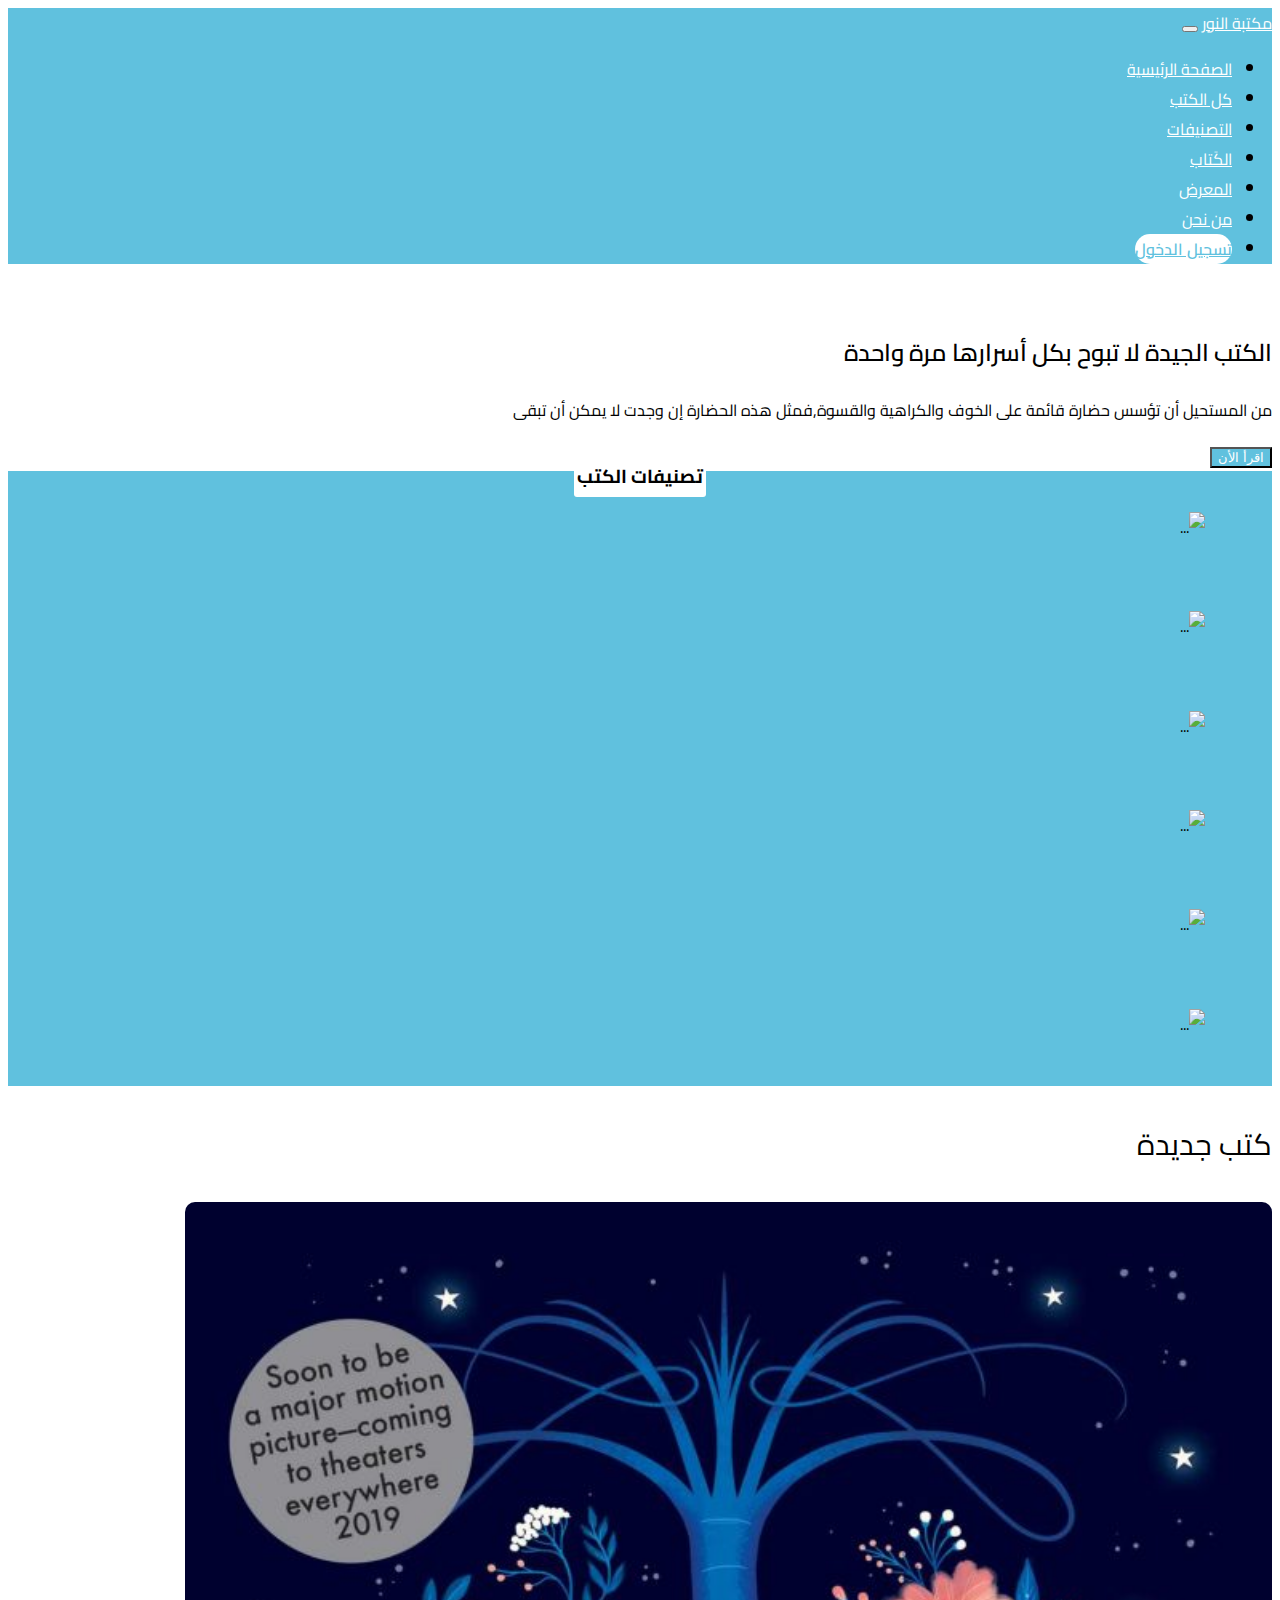
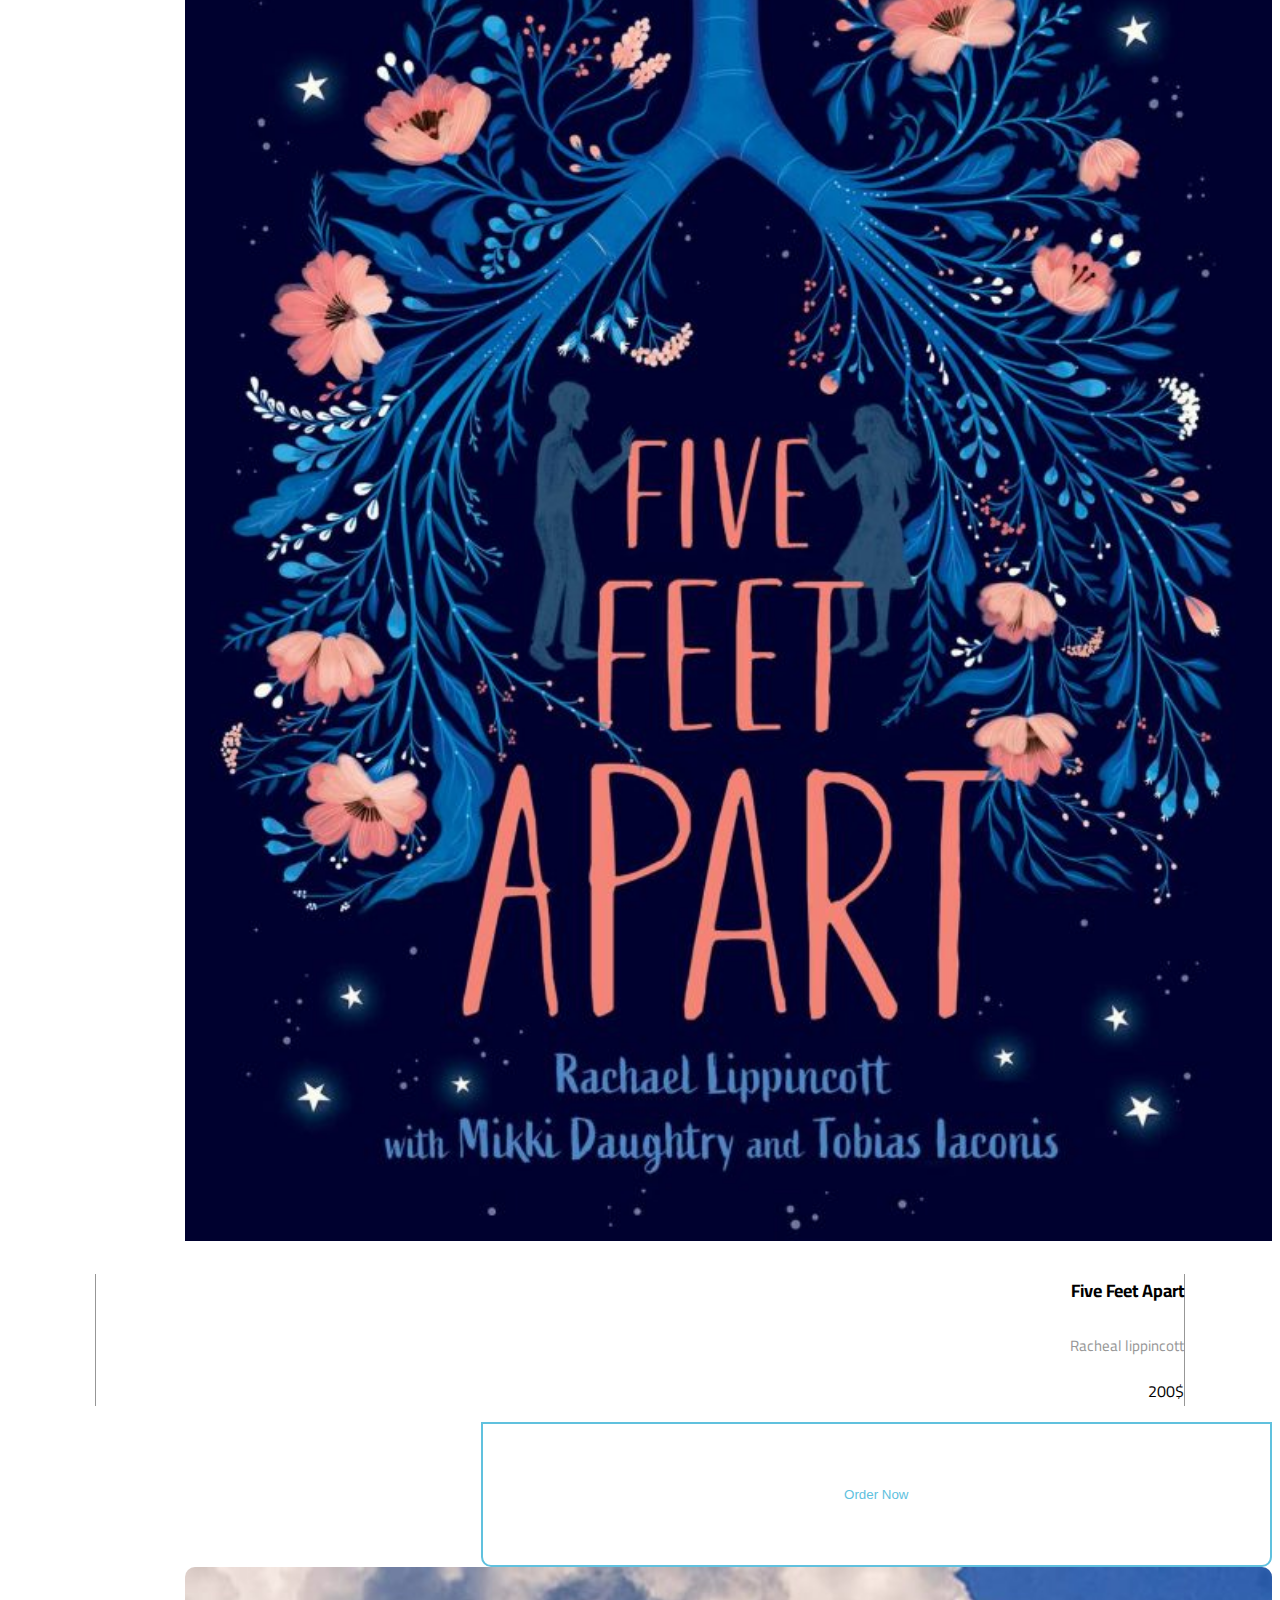
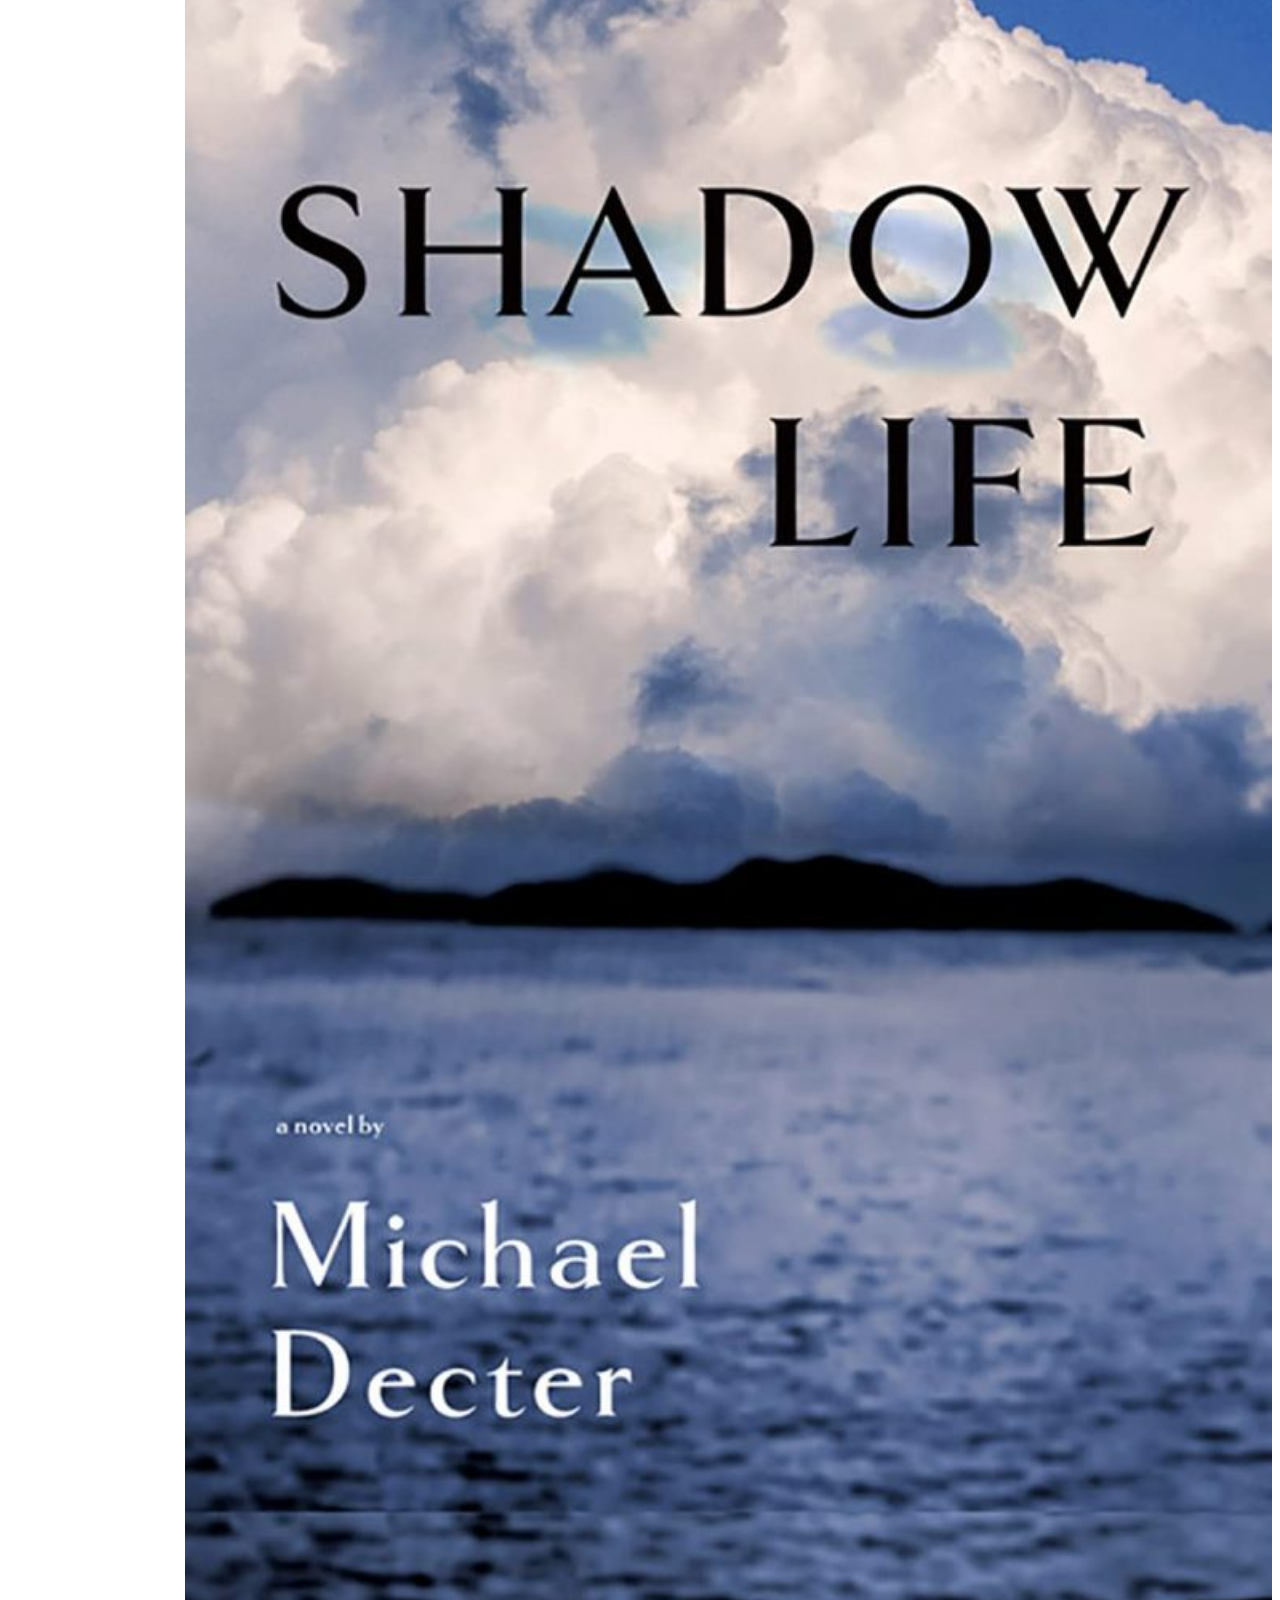
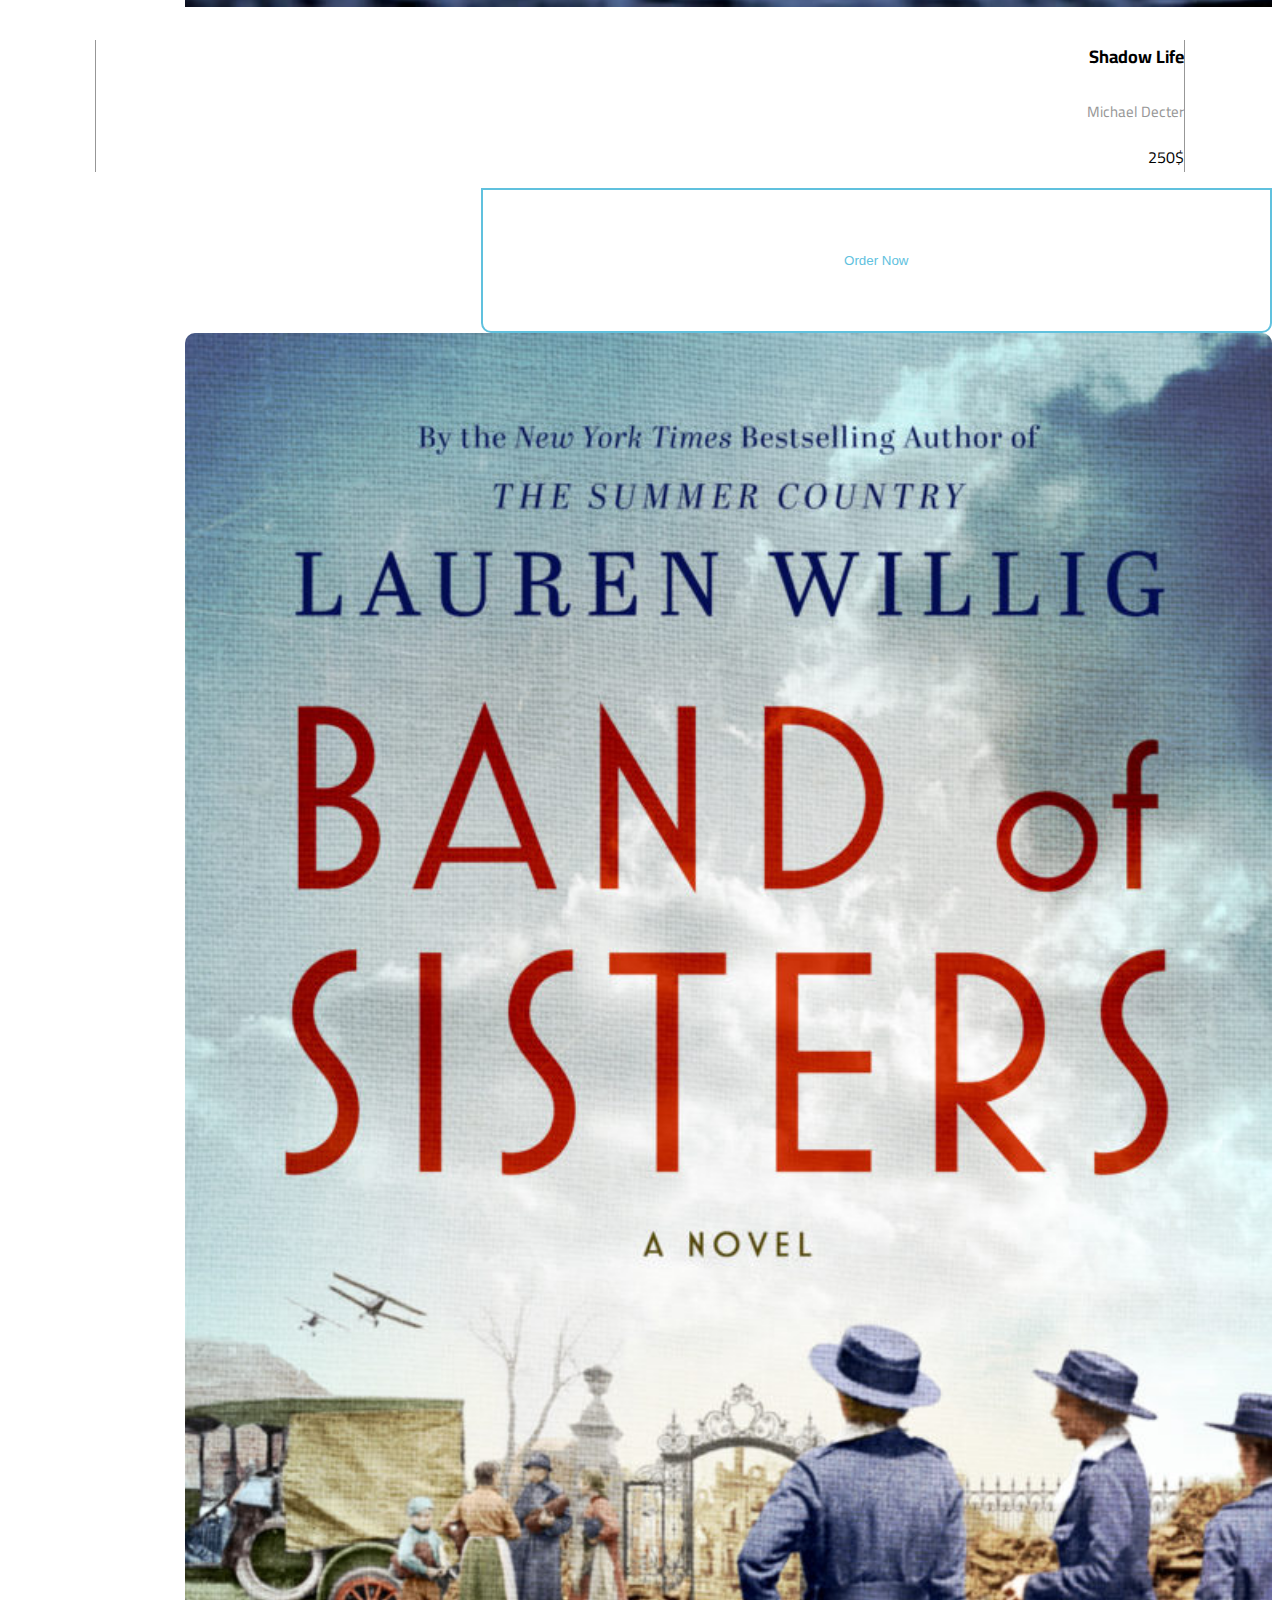
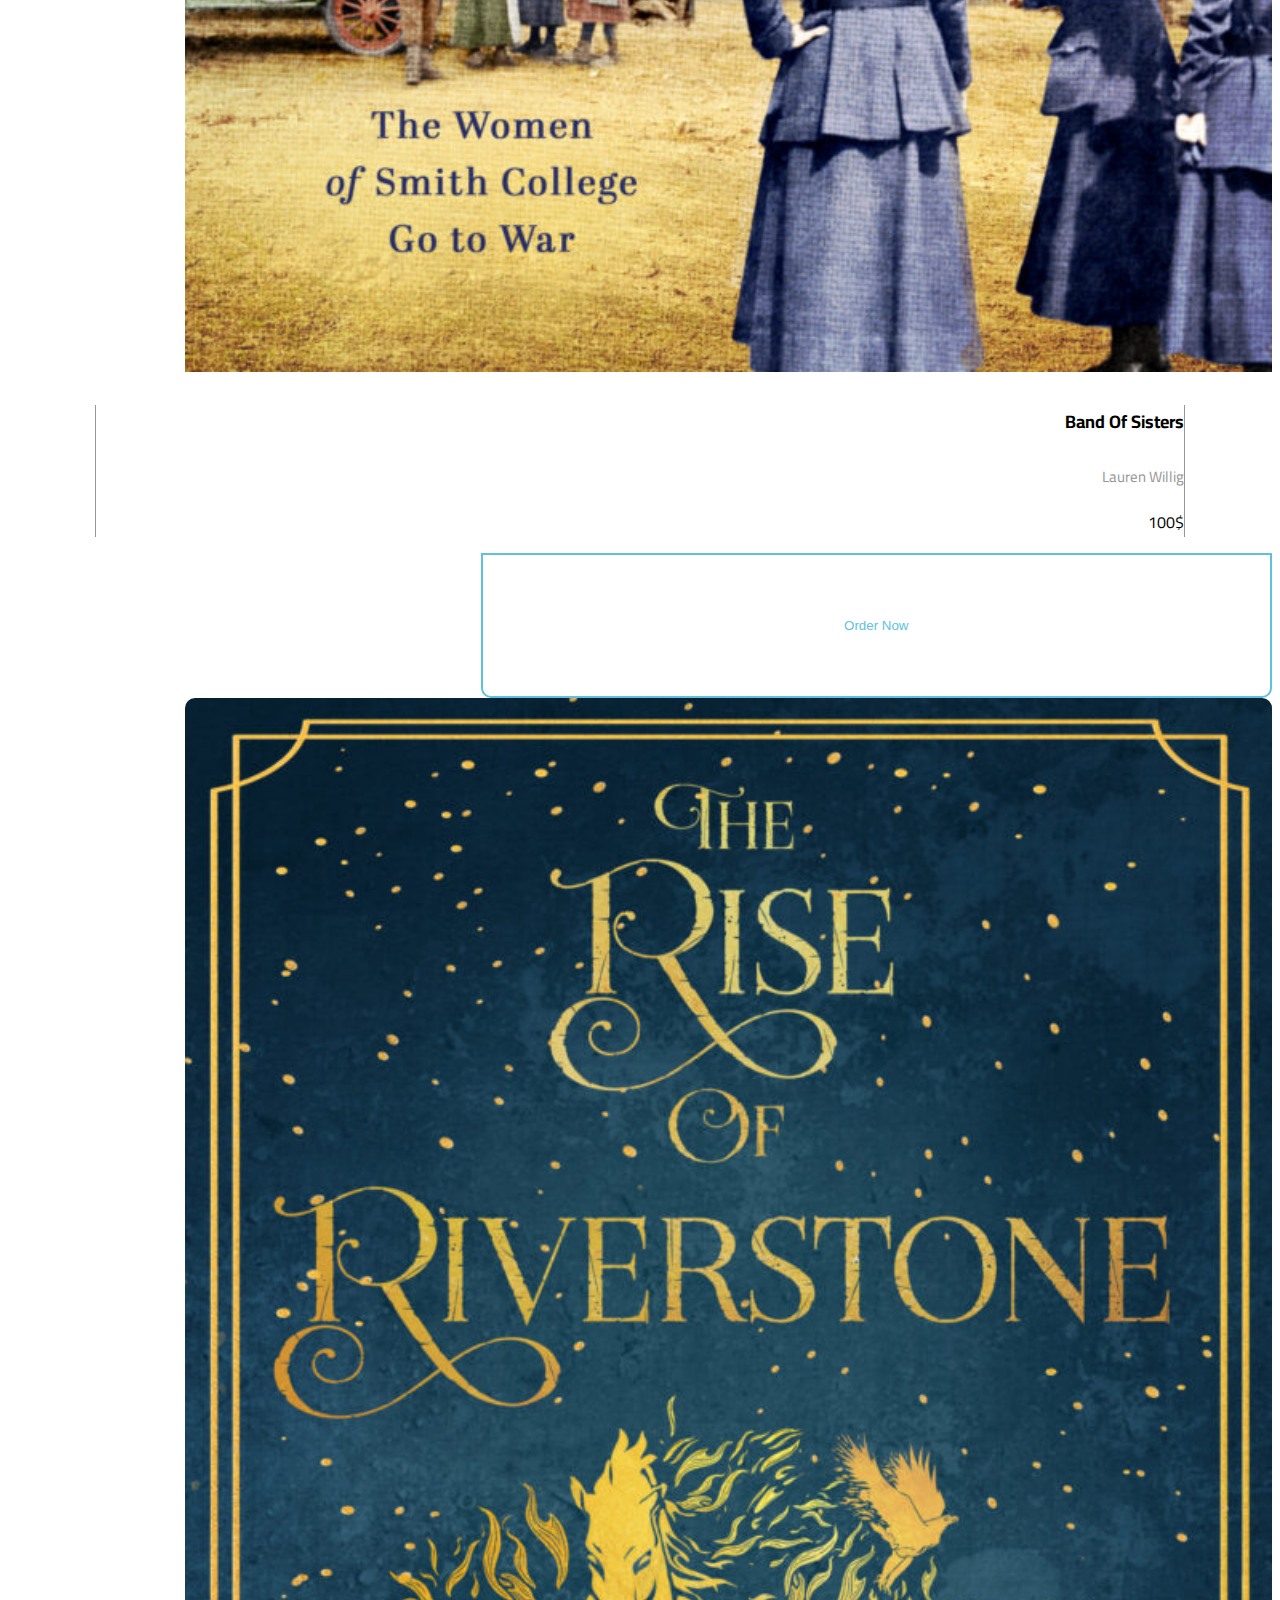
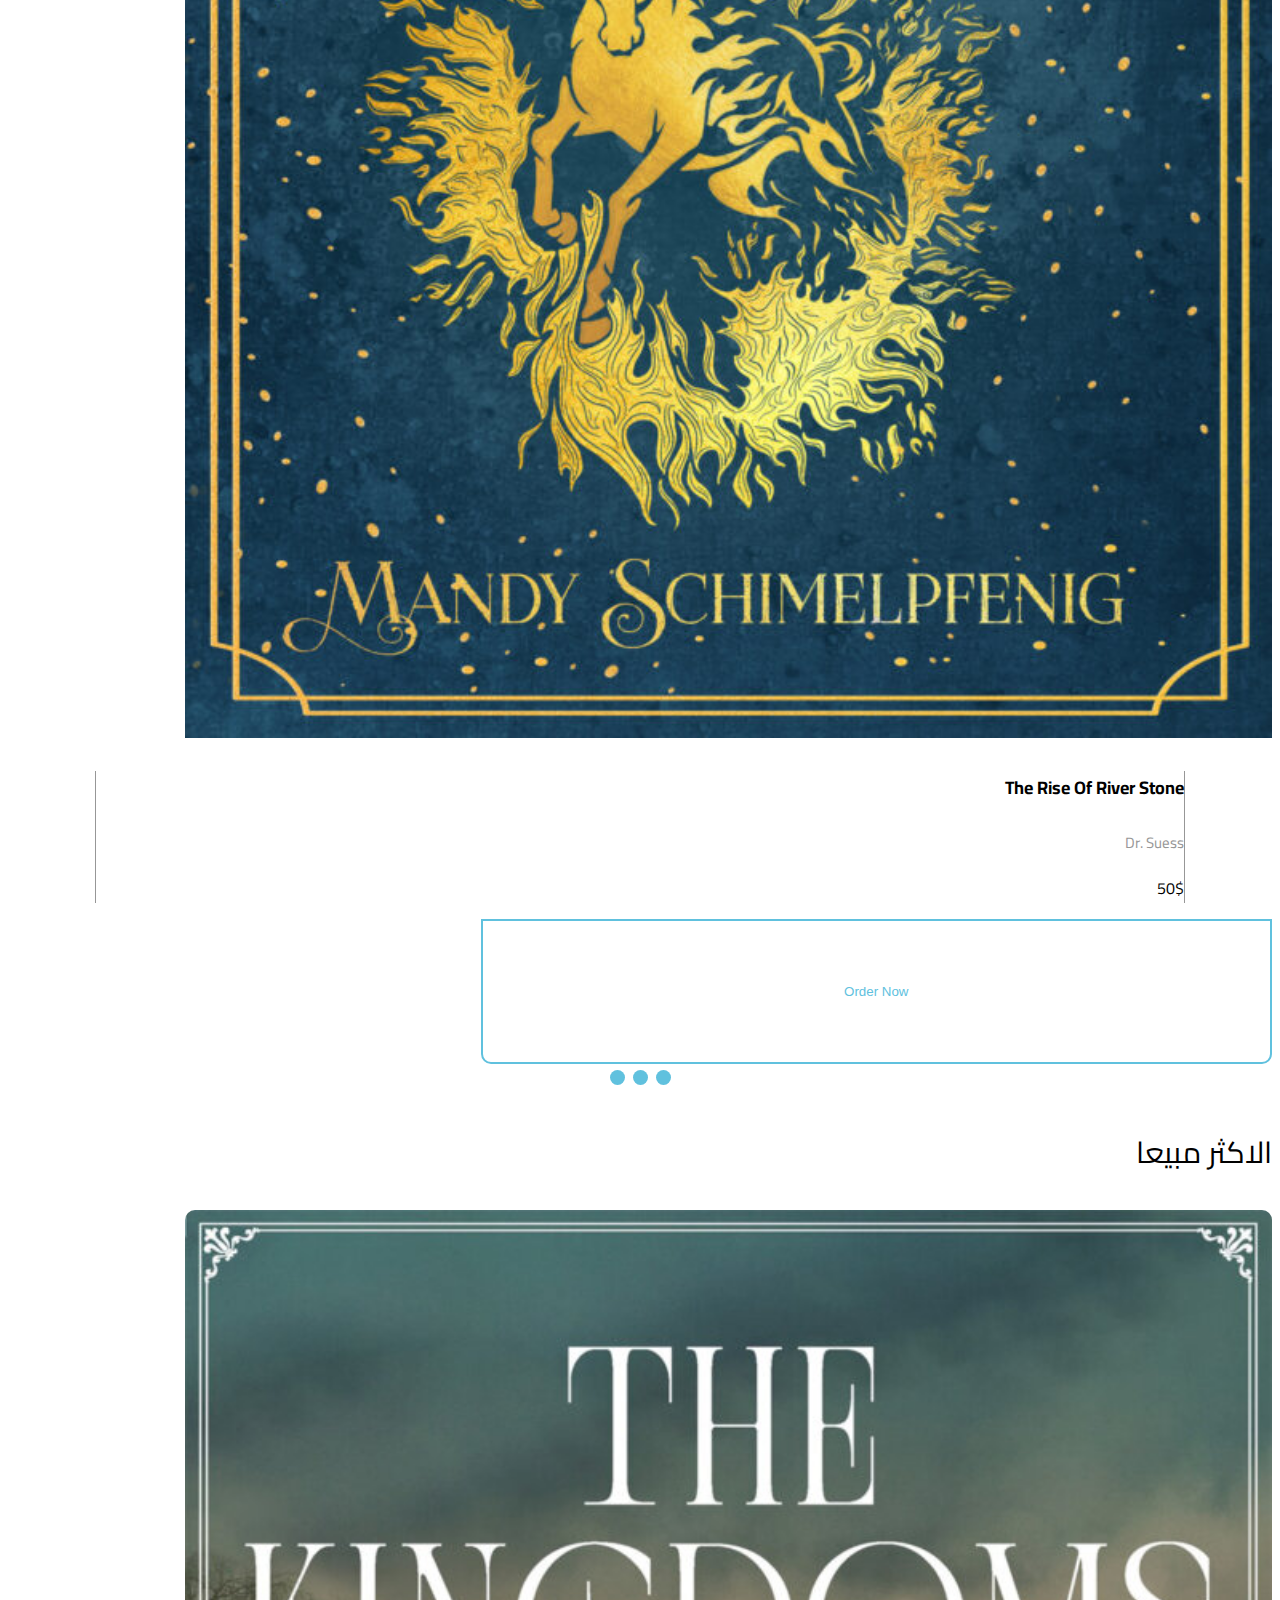
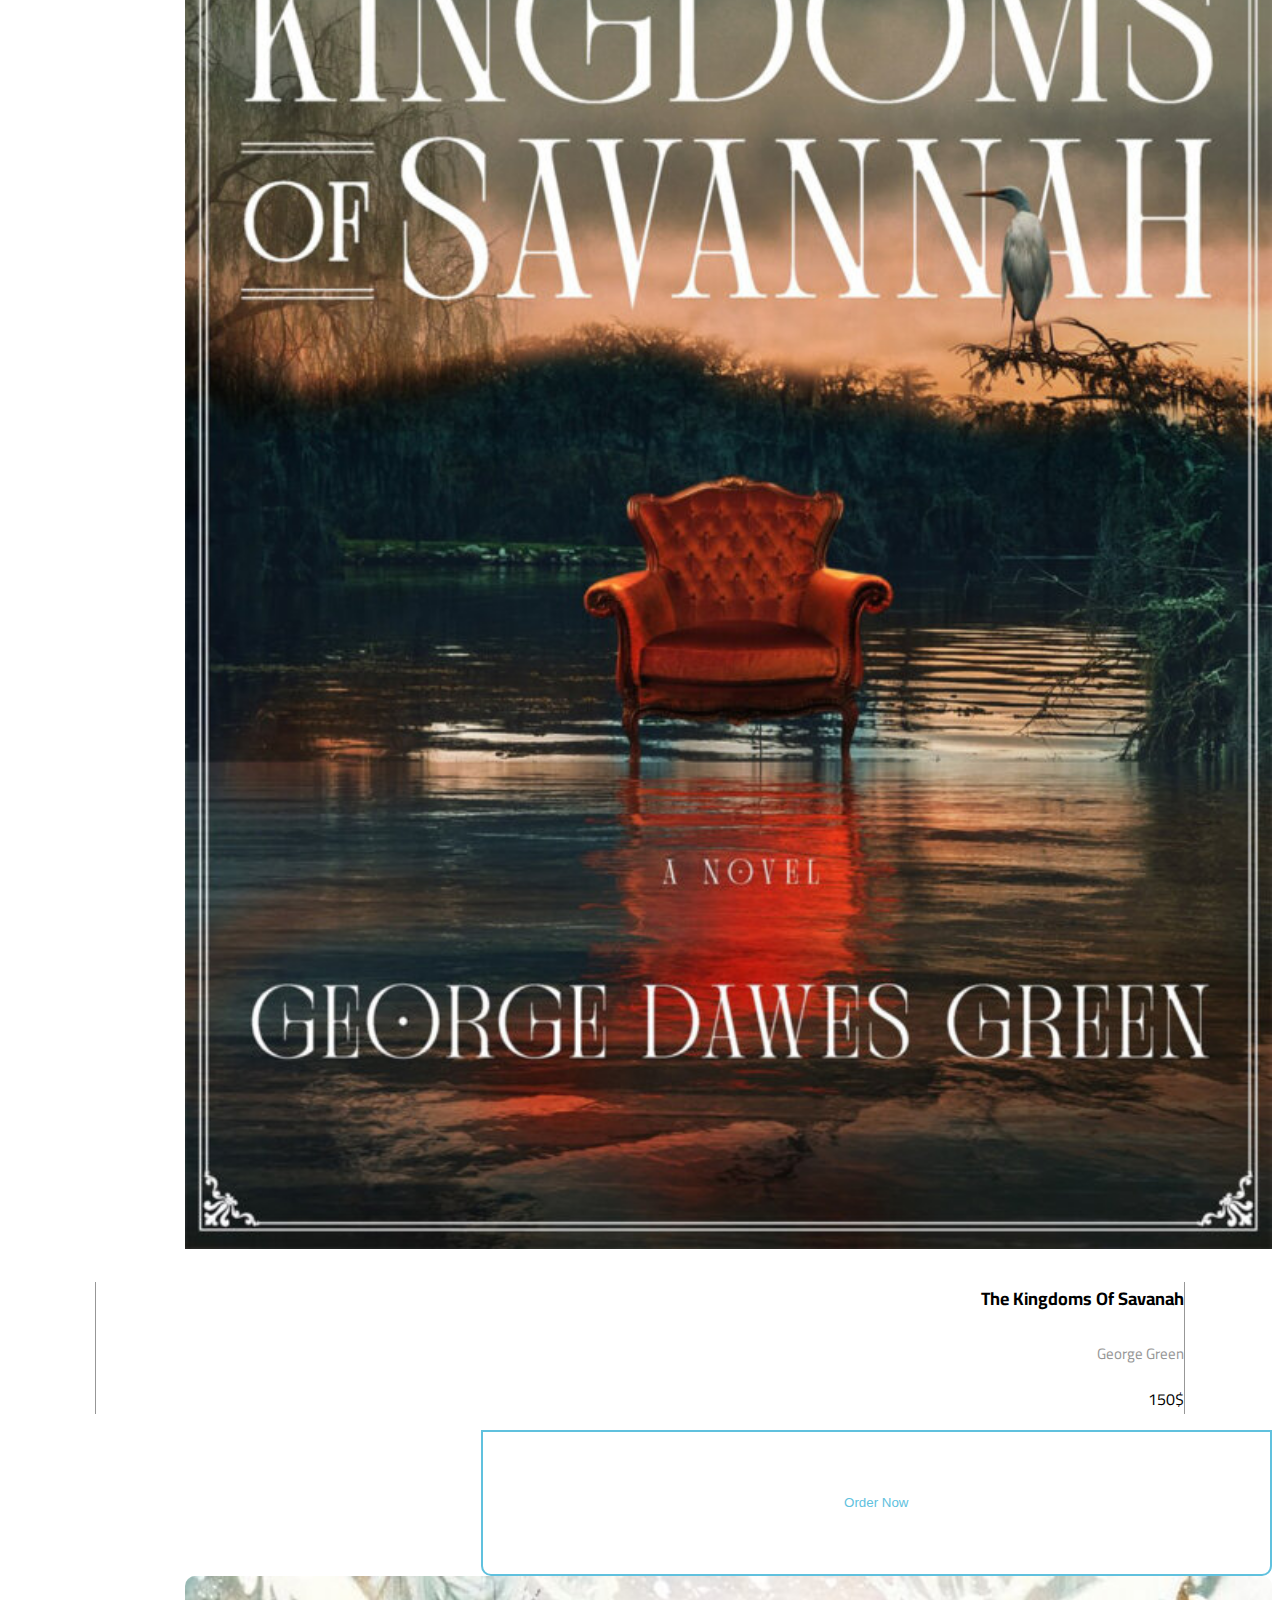
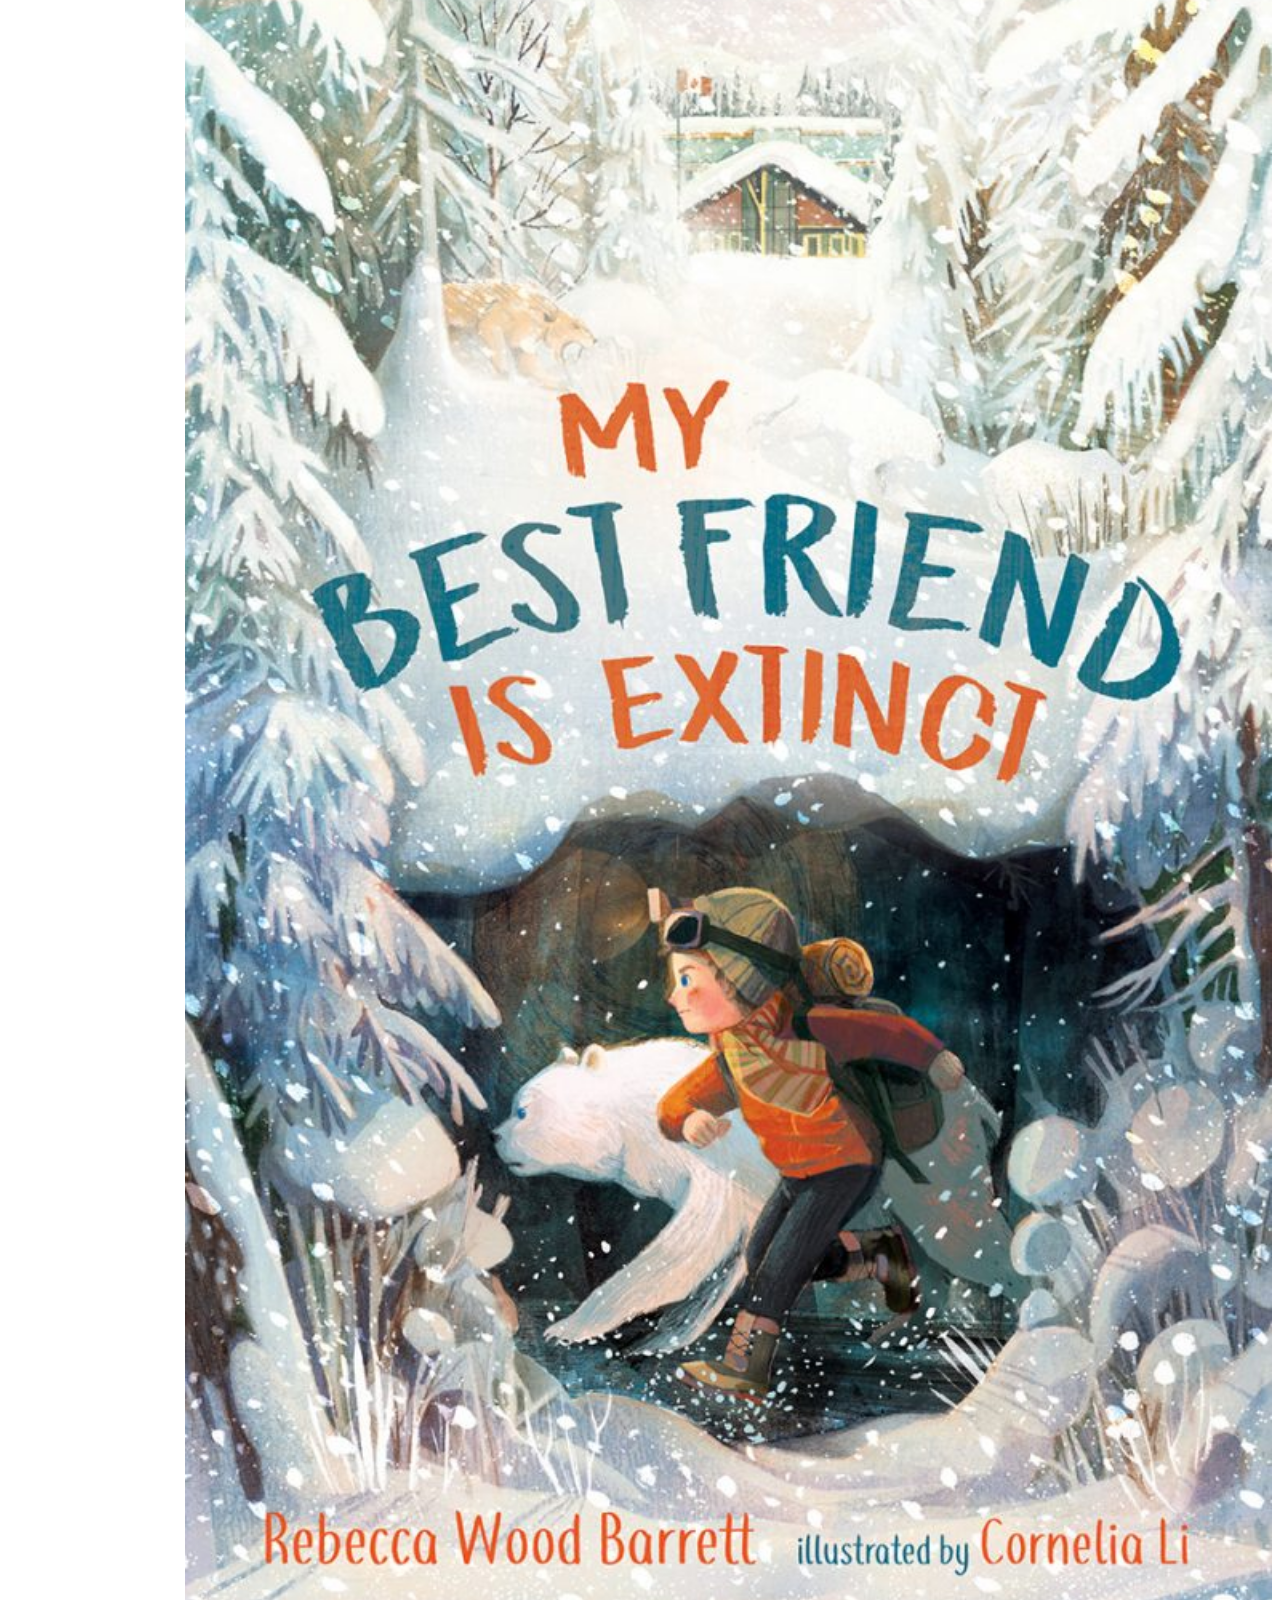
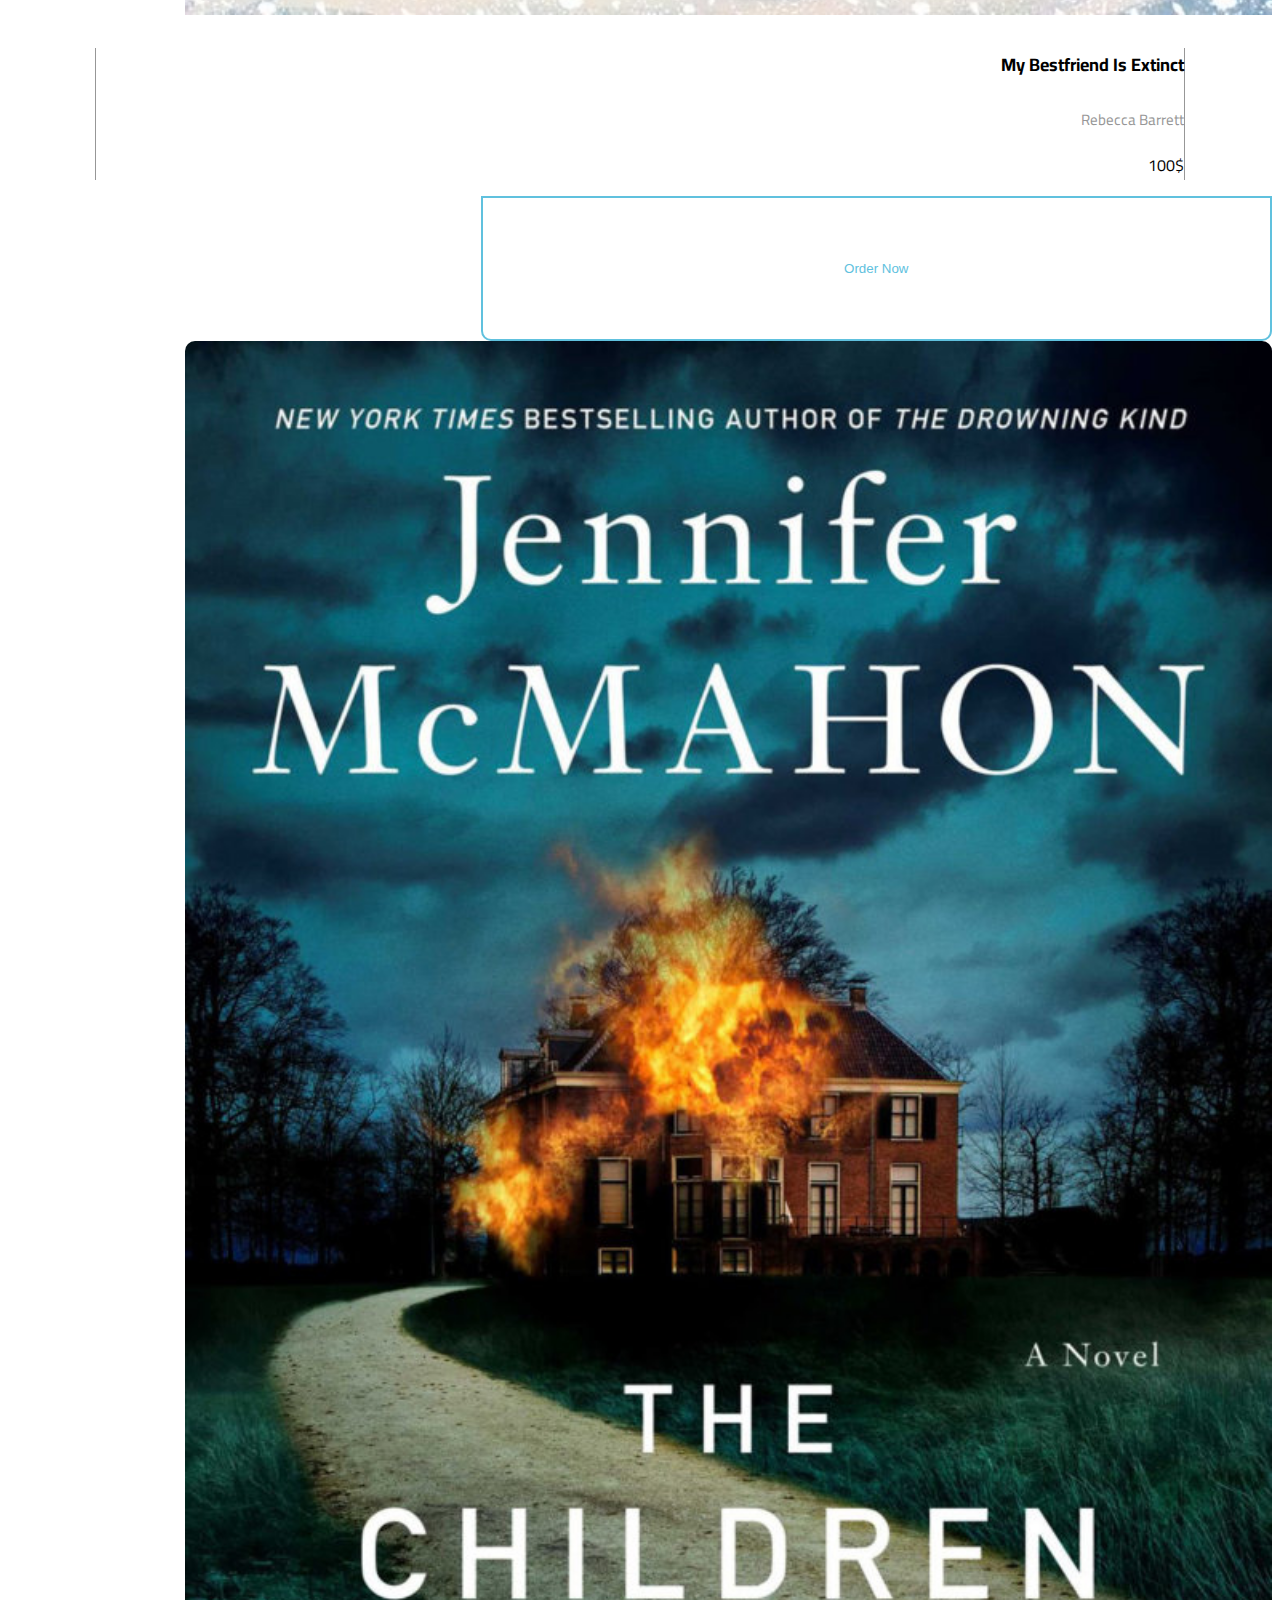
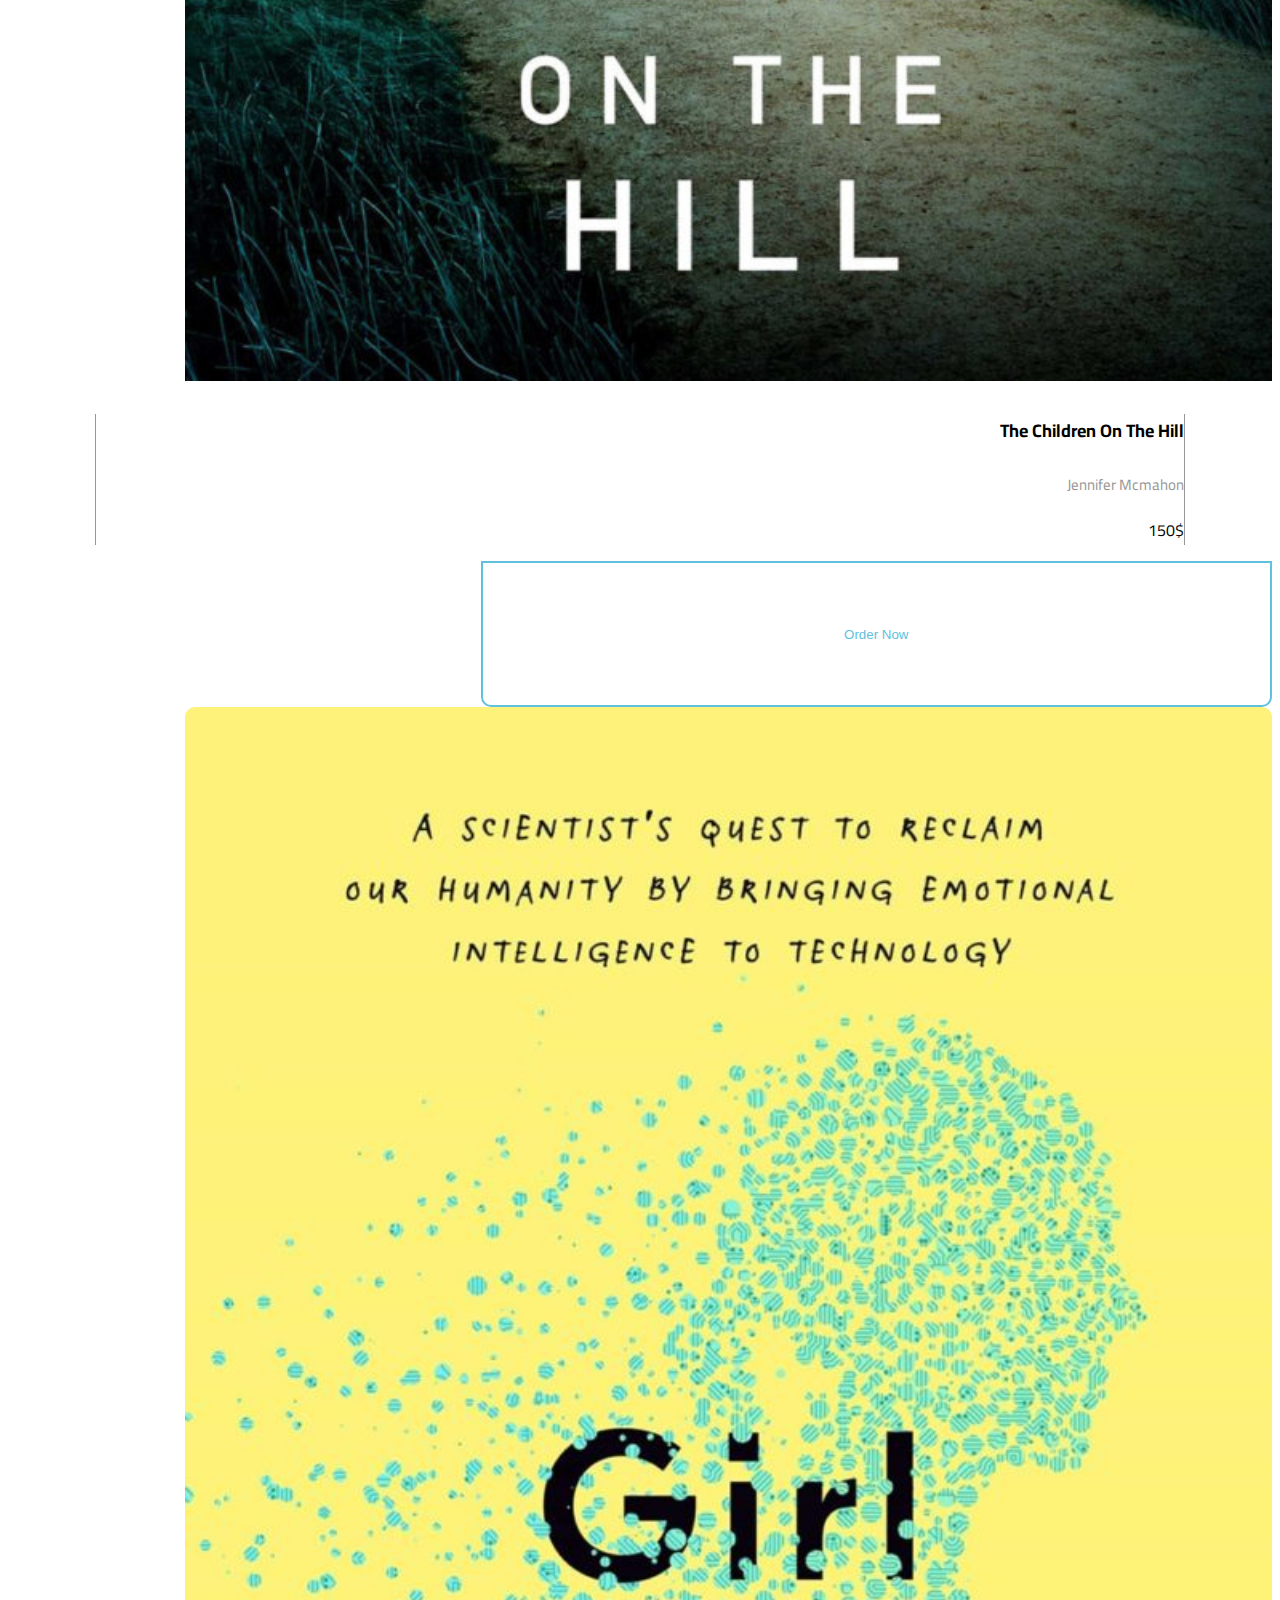
==== index.html @ beeb1935 "new books best seeler books part" ====
<!DOCTYPE html>
<html lang="en">
<head>
    <meta charset="UTF-8">
    <meta http-equiv="X-UA-Compatible" content="IE=edge">
    <meta name="viewport" content="width=device-width, initial-scale=1.0">
    <title>المكتبة</title>
    <link rel="icon" href="assets/img/logo.jpg">
    <link rel="stylesheet" href="assets/css/all.min.css">
    <link rel="stylesheet" href="assets/css/bootstrap.min.css">
    <link rel="stylesheet" href="assets/css/style.css">
</head>
<body>
    <!-- Start nav Section -->
    <nav class="navbar navbar-expand-lg navbar-light py-3">
        <div class="container">
          <a class="navbar-brand" href="#">مكتبة النور</a>
          <button class="navbar-toggler" type="button" data-bs-toggle="collapse" data-bs-target="#navbarSupportedContent" aria-controls="navbarSupportedContent" aria-expanded="false" aria-label="Toggle navigation">
            <span class="navbar-toggler-icon"></span>
          </button>
          <div class="collapse navbar-collapse" id="navbarSupportedContent">
            <ul class="navbar-nav me-auto mb-2 mb-lg-0">
              <li class="nav-item">
                <a class="nav-link" aria-current="page" href="#">الصفحة الرئيسية</a>
              </li>
              <li class="nav-item">
                <a class="nav-link" href="#">كل الكتب</a>
              </li>
              <li class="nav-item">
                <a class="nav-link" href="#cat">التصنيفات</a>
              </li>
              <li class="nav-item">
                <a class="nav-link" href="#writers">الكَتاب</a>
              </li>
              <li class="nav-item">
                <a class="nav-link" href="#gallery">المعرض</a>
              </li>
              <li class="nav-item">
                <a class="nav-link" href="#about">من نحن</a>
              </li>
              <li class="nav-item">
                <a class="nav-link active" href="#">تسجيل الدخول</a>
              </li>


          </div>
        </div>
      </nav>
      <!-- End nav section -->

    <section class="home">
        <div class="container">
            <div class="home-content row d-flex justify-content-center align-items-center">
              <div class="col-md-6">
                <img src="assets/img/921978b8-8f08-481b-81c9-16fd039a4e76.jfif" class="w-100" alt="">
              </div>
                
                <div class="home-content-desc mt-5 col-md-6">
                    <h2 class="home-heading">الكتب الجيدة لا تبوح بكل أسرارها مرة واحدة</h2>
                    <p class="my-4 w-75">من المستحيل أن تؤسس حضارة قائمة على الخوف والكراهية والقسوة,فمثل هذه الحضارة إن وجدت لا يمكن أن تبقى</p>
                    <button class="btn read-btn rounded-pill">اقرأ الأن</button>
                </div>
            </div>
        </div>
    </section>
    <section class="cat mt-2" id="cat">
      <h3>تصنيفات الكتب</h3>
      <div class="container">
      <div class="row mt-3">
        <div class="col-lg-2 col-md-3 col-sm-6">
          <div class="card m-auto mb-3" style="width: 10rem;">
            <img src="assets/img/cats/crime.jpg" class="card-img-top w-75 m-auto pt-2" alt="...">
            <div class="card-body">
              <h5 class="card-title">كتب الجريمة </h5>
            </div>
          </div>
        </div>
        <div class="col-lg-2 col-md-3 col-sm-6">
          <div class="card m-auto mb-3" style="width: 10rem;">
            <img src="assets/img/cats/children.jpg" class="card-img-top w-75 m-auto pt-2" alt="...">
            <div class="card-body">
              <h5 class="card-title">كتب الأطفال</h5>
            </div>
          </div>
        </div>

        <div class="col-lg-2 col-md-3 col-sm-6">
          <div class="card m-auto mb-3" style="width: 10rem;">
            <img src="assets/img/cats/441A237-400.jpg" class="card-img-top w-75 m-auto pt-2" alt="...">
            <div class="card-body">
              <h5 class="card-title">علم النفس</h5>
            </div>
          </div>
        </div>

        <div class="col-lg-2 col-md-3 col-sm-6">
          <div class="card m-auto mb-3" style="width: 10rem;">
            <img src="assets/img/cats/pro.jpg" class="card-img-top w-75 m-auto pt-2" alt="...">
            <div class="card-body">
              <h5 class="card-title">كتب البرمجة</h5>
            </div>
          </div>
        </div>

        <div class="col-lg-2 col-md-3 col-sm-6">
          <div class="card m-auto mb-3" style="width: 10rem;">
            <img src="assets/img/cats/books-library.online-1562961552-931.jpg" class="card-img-top w-75 m-auto pt-2" alt="...">
            <div class="card-body">
              <h5 class="card-title"> الروايات</h5>
            </div>
          </div>
        </div>

        <div class="col-lg-2 col-md-3 col-sm-6">
          <div class="card m-auto mb-3" id="test" style="width: 10rem;">
            <img src="assets/img/cats/food.jpg" class="card-img-top w-75 m-auto pt-2" alt="...">
            <div class="card-body">
              <h5 class="card-title">الطعام</h5>
            </div>
          </div>
        </div>
        
      </div>
      </div>
    </section>
    <section class="book container">
      <div class="title mt-5 text-center">
        <i class="fa-solid fa-book-open"></i>
        <p>كتب جديدة</p>
      </div>
      <div class="row mt-5 flex-row-reverse">
        <div class="col-lg-3 col-md-3 col-sm-6">
          <div class="book-cover text-center">
            <img src="/assets/img/books covers/1.jpg" class=h-100"  alt="Five feet Apart"/>
            <div class="content">
              <h4 class="name">Five Feet Apart</h4>
              <p class="author">Racheal lippincott</p>
              <p class="m-0">200$</p>
            </div>
            <button class="btn order-btn mb-5">Order Now</button>
     
          </div>
        </div>
        <div class="col-lg-3 col-md-3 col-sm-6">
          <div class="book-cover text-center">
            <img src="/assets/img/books covers/2(1).jpeg" class="h-100" alt="Shadow Life"/>
            <div class="content">
            <h4 class="name">Shadow Life</h4>
            <p class="author">Michael Decter</p>
            <p class="m-0">250$</p>
            </div>
            <button class="btn order-btn mb-5">Order Now</button>
          </div>
        </div>
        
        <div class="col-lg-3 col-md-3 col-sm-6">
          <div class="book-cover text-center">
            <img src="/assets/img/books covers/Band-of-Sisters.jpg" class="h-100" alt="Band Of Sisters"/>
            <div class="content">
              <h4 class="name">Band Of Sisters</h4>
              <p class="author">Lauren Willig</p>
              <p class="m-0">100$</p>
            </div>
            <button class="btn order-btn mb-5">Order Now</button>
          </div>
        </div>
        <div class="col-lg-3 col-md-3 col-sm-6">
          <div class="book-cover text-center">
            <img src="/assets/img/books covers/4(1).jpg" class="h-100" alt="The Rise Of River Stone"/>
            <div class="content">
              <h4 class="name">The Rise Of River Stone</h4>
              <p class="author">Dr. Suess</p>
              <p class="m-0">50$</p>
            </div>
            <button class="btn order-btn mb-5">Order Now</button>
          </div>
        </div>

        <div style="text-align:center">
          <span class="dot" onclick="currentSlide(1)"></span>
          <span class="dot" onclick="currentSlide(2)"></span>
          <span class="dot" onclick="currentSlide(3)"></span>
        </div>

      </div>

      <div class="title mt-5 text-center">
        <i class="fa-solid fa-book-open"></i>
        <p>الاكثر مبيعا</p>
      </div>
      <div class="row mt-5 flex-row-reverse">
        <div class="col-lg-3 col-md-3 col-sm-6">
          <div class="book-cover text-center">
            <img src="/assets/img/books covers/5.jpg" class=h-100"  alt="The Kingdoms Of Savanah"/>
            <div class="content">
              <h4 class="name">The Kingdoms Of Savanah</h4>
              <p class="author">George Green</p>
              <p class="m-0">150$</p>
            </div>
            <button class="btn order-btn mb-5">Order Now</button>
     
          </div>
        </div>
        <div class="col-lg-3 col-md-3 col-sm-6">
          <div class="book-cover text-center">
            <img src="/assets/img/books covers/6.jpg" class="h-100" alt="My Bestfriend Is Extinct"/>
            <div class="content">
            <h4 class="name">My Bestfriend Is Extinct</h4>
            <p class="author">Rebecca Barrett</p>
            <p class="m-0">100$</p>
            </div>
            <button class="btn order-btn mb-5">Order Now</button>
          </div>
        </div>
        
        <div class="col-lg-3 col-md-3 col-sm-6">
          <div class="book-cover text-center">
            <img src="/assets/img/books covers/7.jpeg" class="h-100" alt="The Children On The Hill"/>
            <div class="content">
              <h4 class="name">The Children On The Hill</h4>
              <p class="author">Jennifer Mcmahon</p>
              <p class="m-0">150$</p>
            </div>
            <button class="btn order-btn mb-5">Order Now</button>
          </div>
        </div>
        <div class="col-lg-3 col-md-3 col-sm-6">
          <div class="book-cover text-center">
            <img src="/assets/img/books covers/8.jpg" class="h-100" alt="Girl Decoded"/>
            <div class="content">
              <h4 class="name">Girl Decoded</h4>
              <p class="author">Rana elKaliouby</p>
              <p class="m-0">250$</p>
            </div>
            <button class="btn order-btn mb-5">Order Now</button>
          </div>
        </div>
        <div style="text-align:center">
          <span class="dot" onclick="currentSlide(1)"></span>
          <span class="dot" onclick="currentSlide(2)"></span>
          <span class="dot" onclick="currentSlide(3)"></span>
        </div>
      </div>
    </section>
    <!-- end of books section -->

    <script src="assets/js/bootstrap.bundle.min.js"></script>
    <script src="assets/js/main.js"></script>
</body>
</html>
---- assets/css/style.css ----
@import url('https://fonts.googleapis.com/css2?family=Cairo:wght@300;400;500;600;700;800&display=swap');
html{
    scroll-behavior: smooth;
}
:root{
    --mainColor:rgb(96,193,222);
    --whiteColor:#fff;
    --blackColor:#000;
}
body{
    direction: rtl;
    font-family: 'Cairo', sans-serif;
}
/* Start nav Section */
.navbar-expand-lg{
    background-color: var(--mainColor);
}
.navbar-brand{
    color: var(--whiteColor);
}
.navbar-brand:hover{
    color: var(--whiteColor);
}
.nav-link{
    color: var(--whiteColor);
}
.nav-link:hover{
    color: var(--whiteColor);
}
.navbar-nav .nav-link.active{
    background-color: var(--whiteColor);
    color: var(--mainColor);
    border-radius: 20px;
    font-weight: 600;
    width: fit-content;
}
/* End nav Secton */
/* Start Home Section */
.home{
    background-image: url(../img/light_dot.jpg);
}
.home-heading{
    font-weight: 600;
}
.read-btn{
    background-color: var(--mainColor);
    color: var(--whiteColor);
}
/* End Home Section */
/* Start cats Section */
.cat{
    background-color: var(--mainColor);
}
.card{
    text-align: center;
    transition: 0.5s;
}
.card:hover{
    transform: translateY(-10px);
}
.cat h3{
    background-color: var(--whiteColor);
    text-align: center;
    width: fit-content;
    border-radius: 3px;
    padding: 3px;
    margin: auto;
    transform: translateY(-15px);
    z-index: 999;
    position: relative;
}
.card h5{
    color: var(--mainColor);
}
/* End Cats Section */
/* Start Books Section */
.book .title{
    font-size: 30px;
    color: var(--mainColor);
}
.title p{
    color: #000;
}

.book-cover img{
    width: 86%;
    border-radius: 10px 10px 0px 0px;
}
.content{
    width: 86%;
    margin: 0 auto;
    border-left: 1px solid #979797;
    border-right: 1px solid #979797;
}
.book-cover .content .name{
    font-size: 18px;
    font-weight: 700;
}
.book-cover .content .author{
    color: #979797;
    font-size: 15px;
}
.book-cover .order-btn{
    background-color: #fff;
    padding: 5% 28.6%;
    border: 2px solid var(--mainColor);
    border-radius: 0px 0px 10px 10px;
    color: var(--mainColor);
}
.order-btn:hover{
    background-color: var(--mainColor);
    color: #fff;
}
.dot {
    cursor: pointer;
    height: 15px;
    width: 15px;
    margin: 0 2px;
    background-color: var(--mainColor);
    border-radius: 50%;
    display: inline-block;
    transition: background-color 0.6s ease;
  }
  
  .active, .dot:hover {
    background-color:#979797;
  }


/* End Books Section */
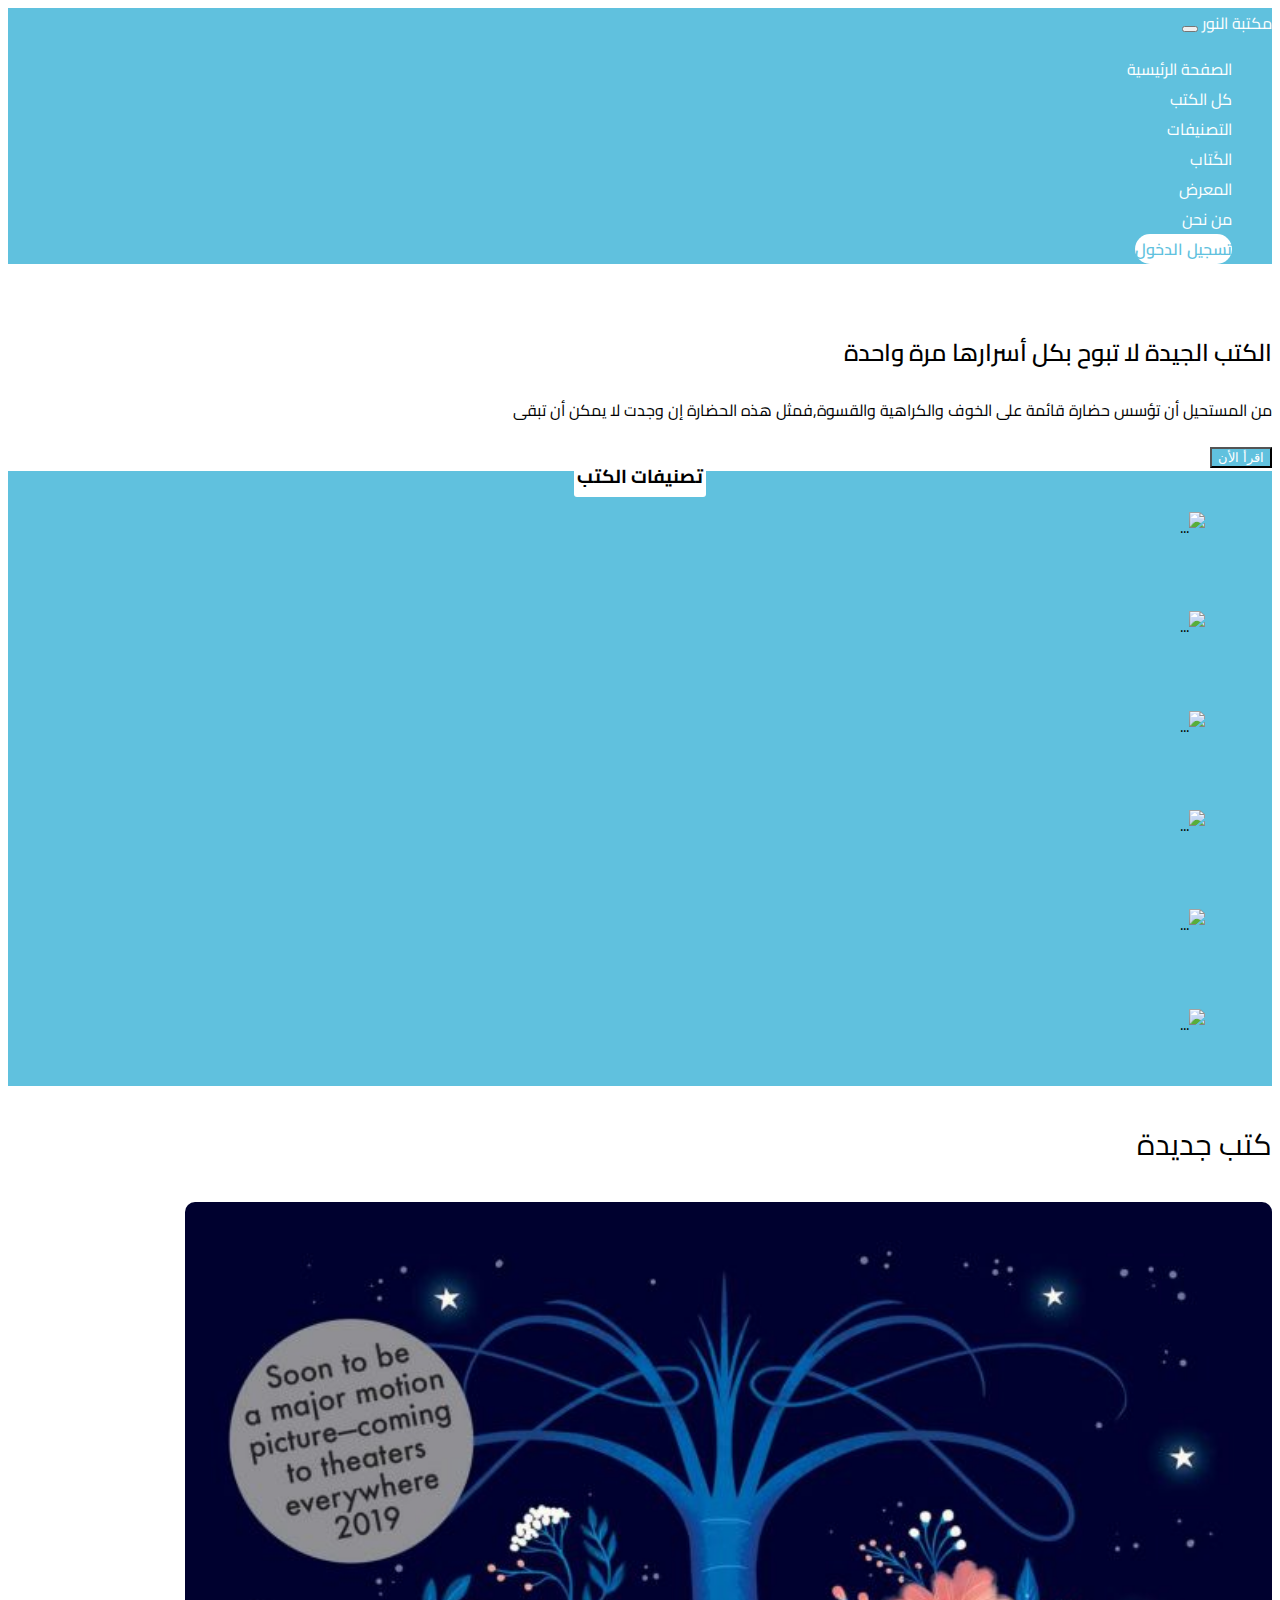
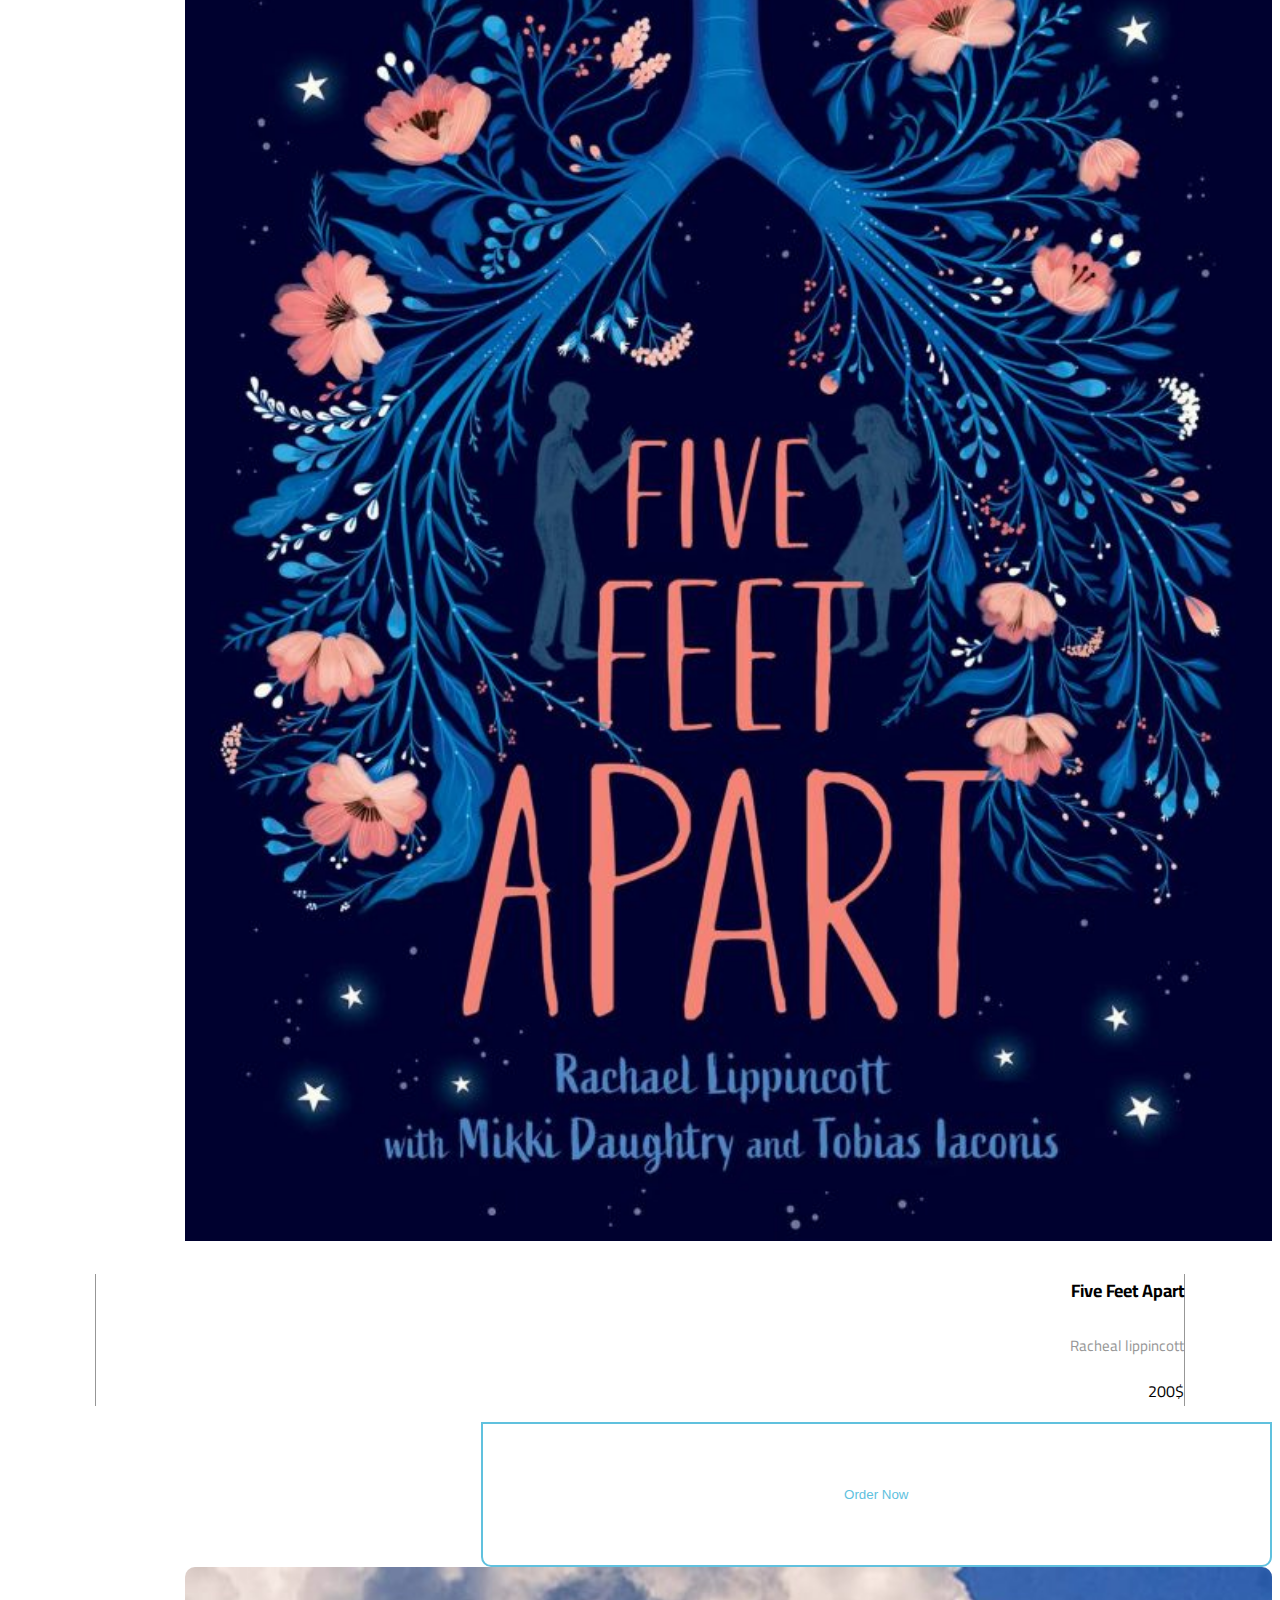
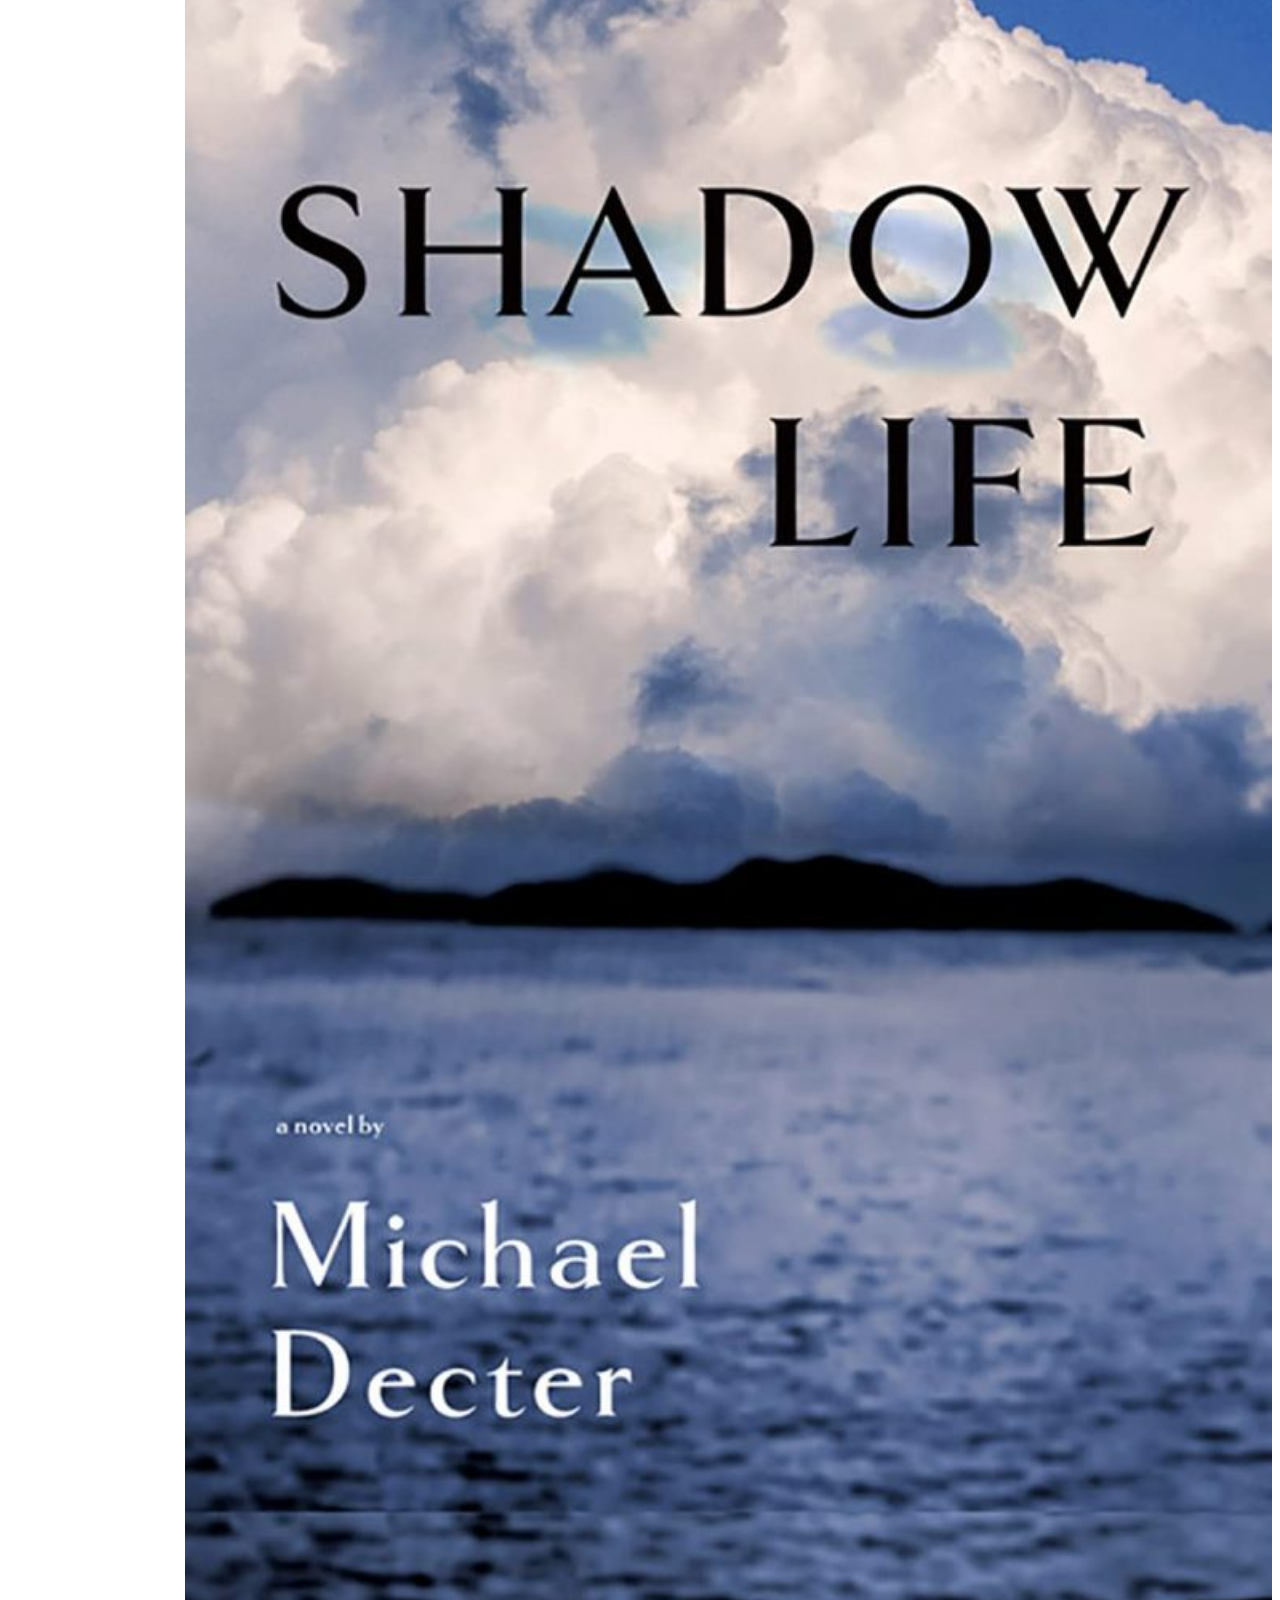
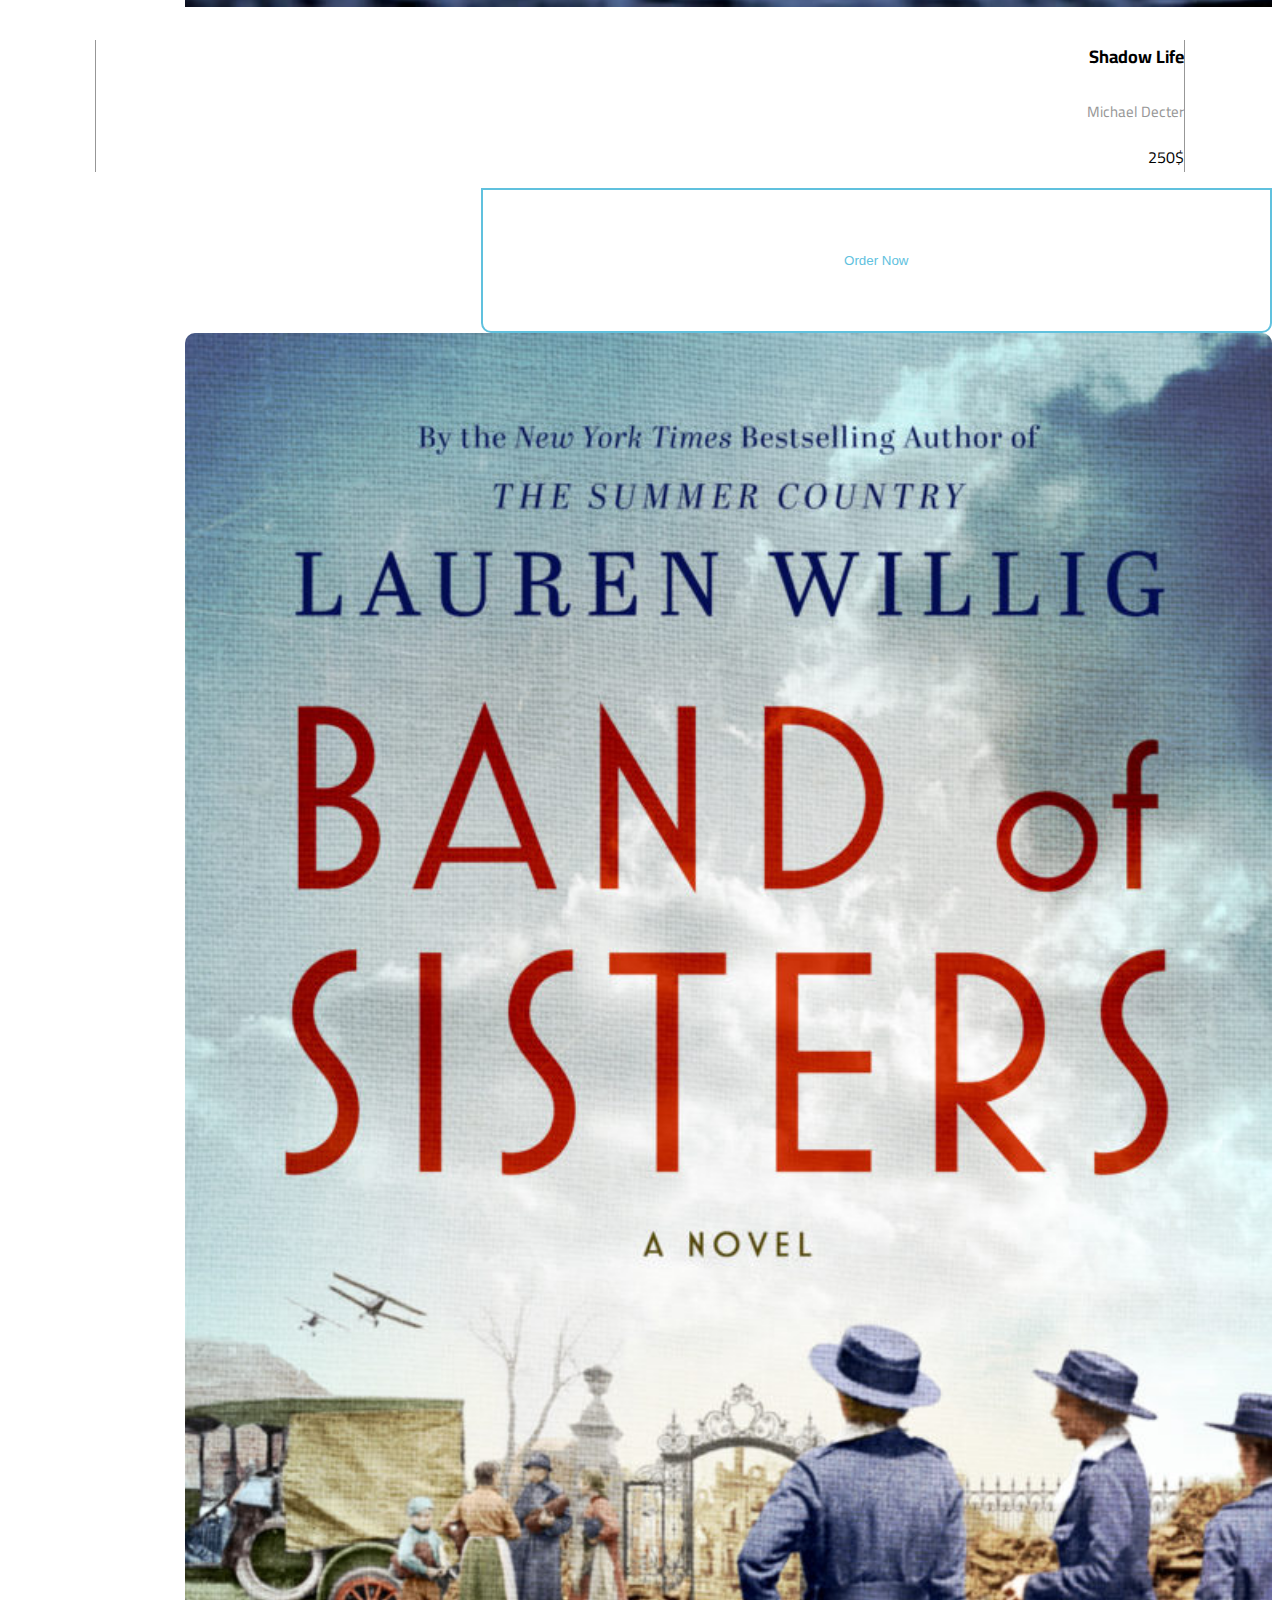
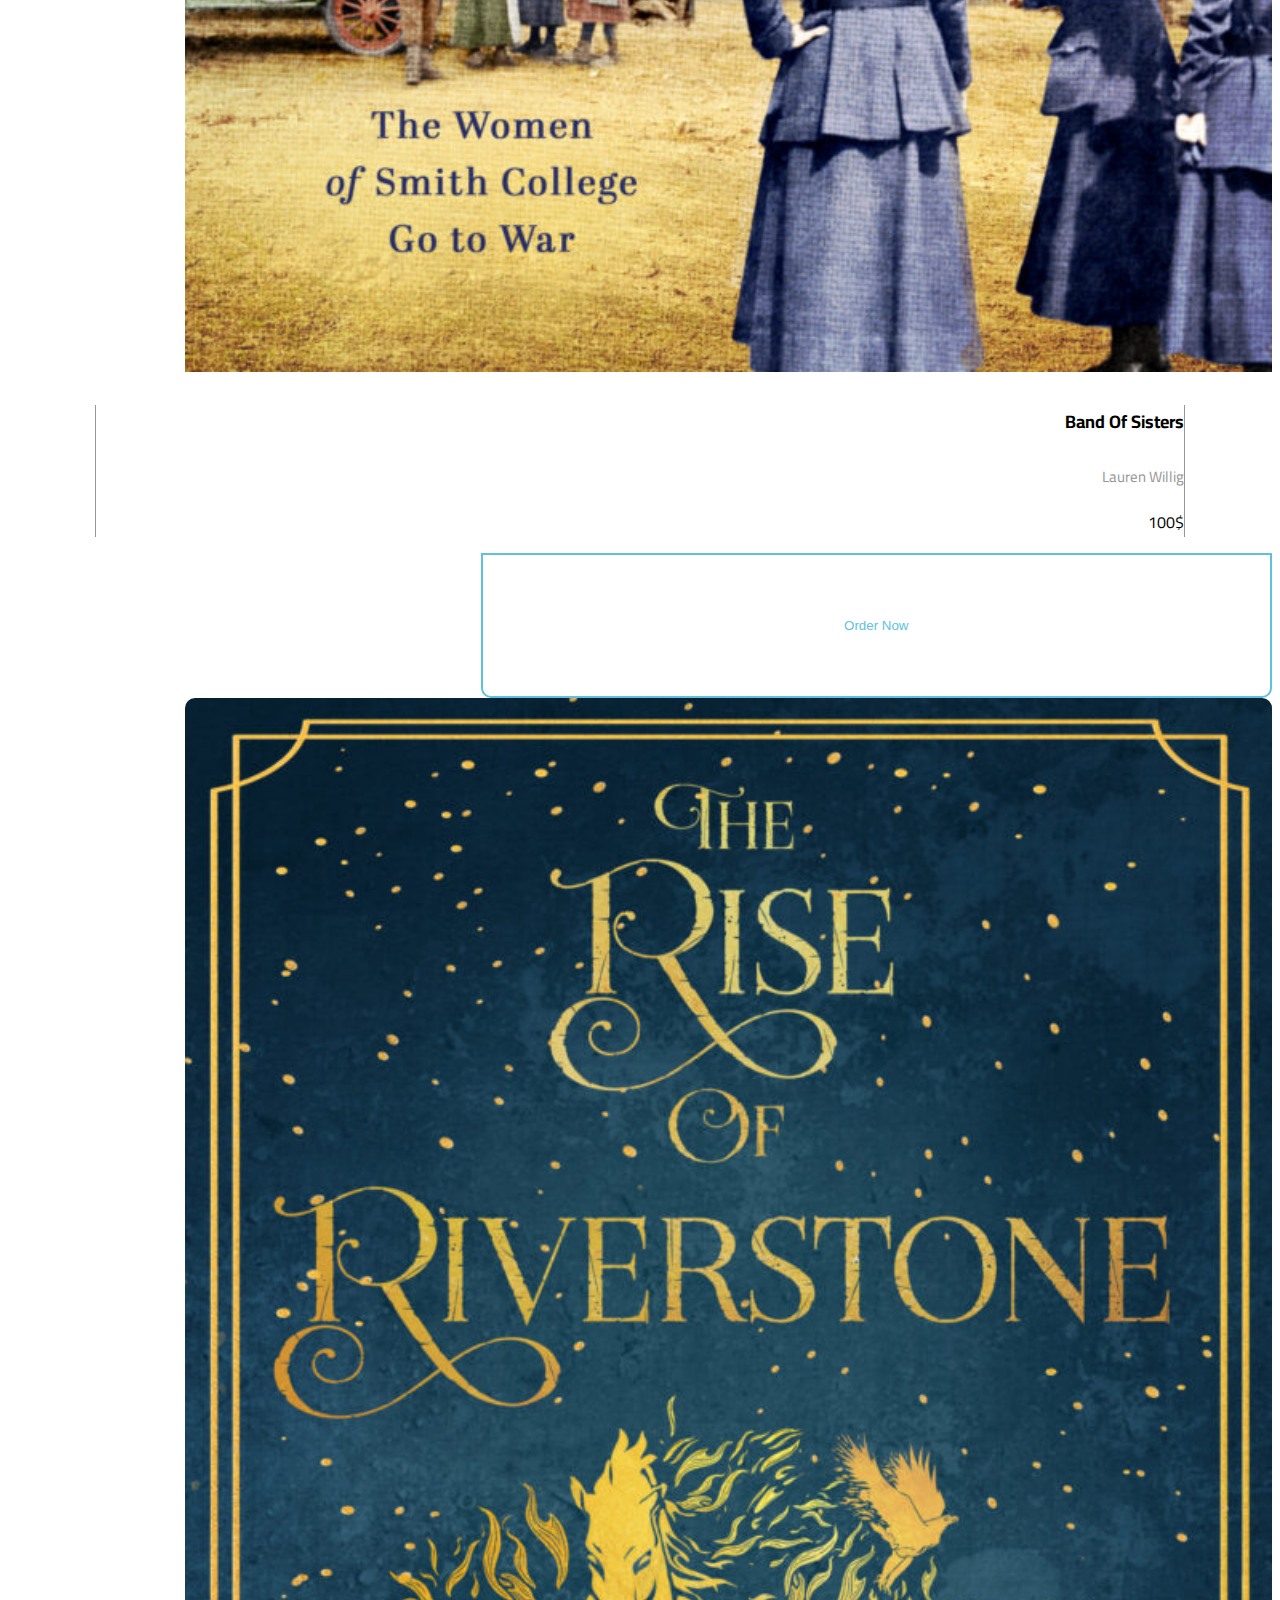
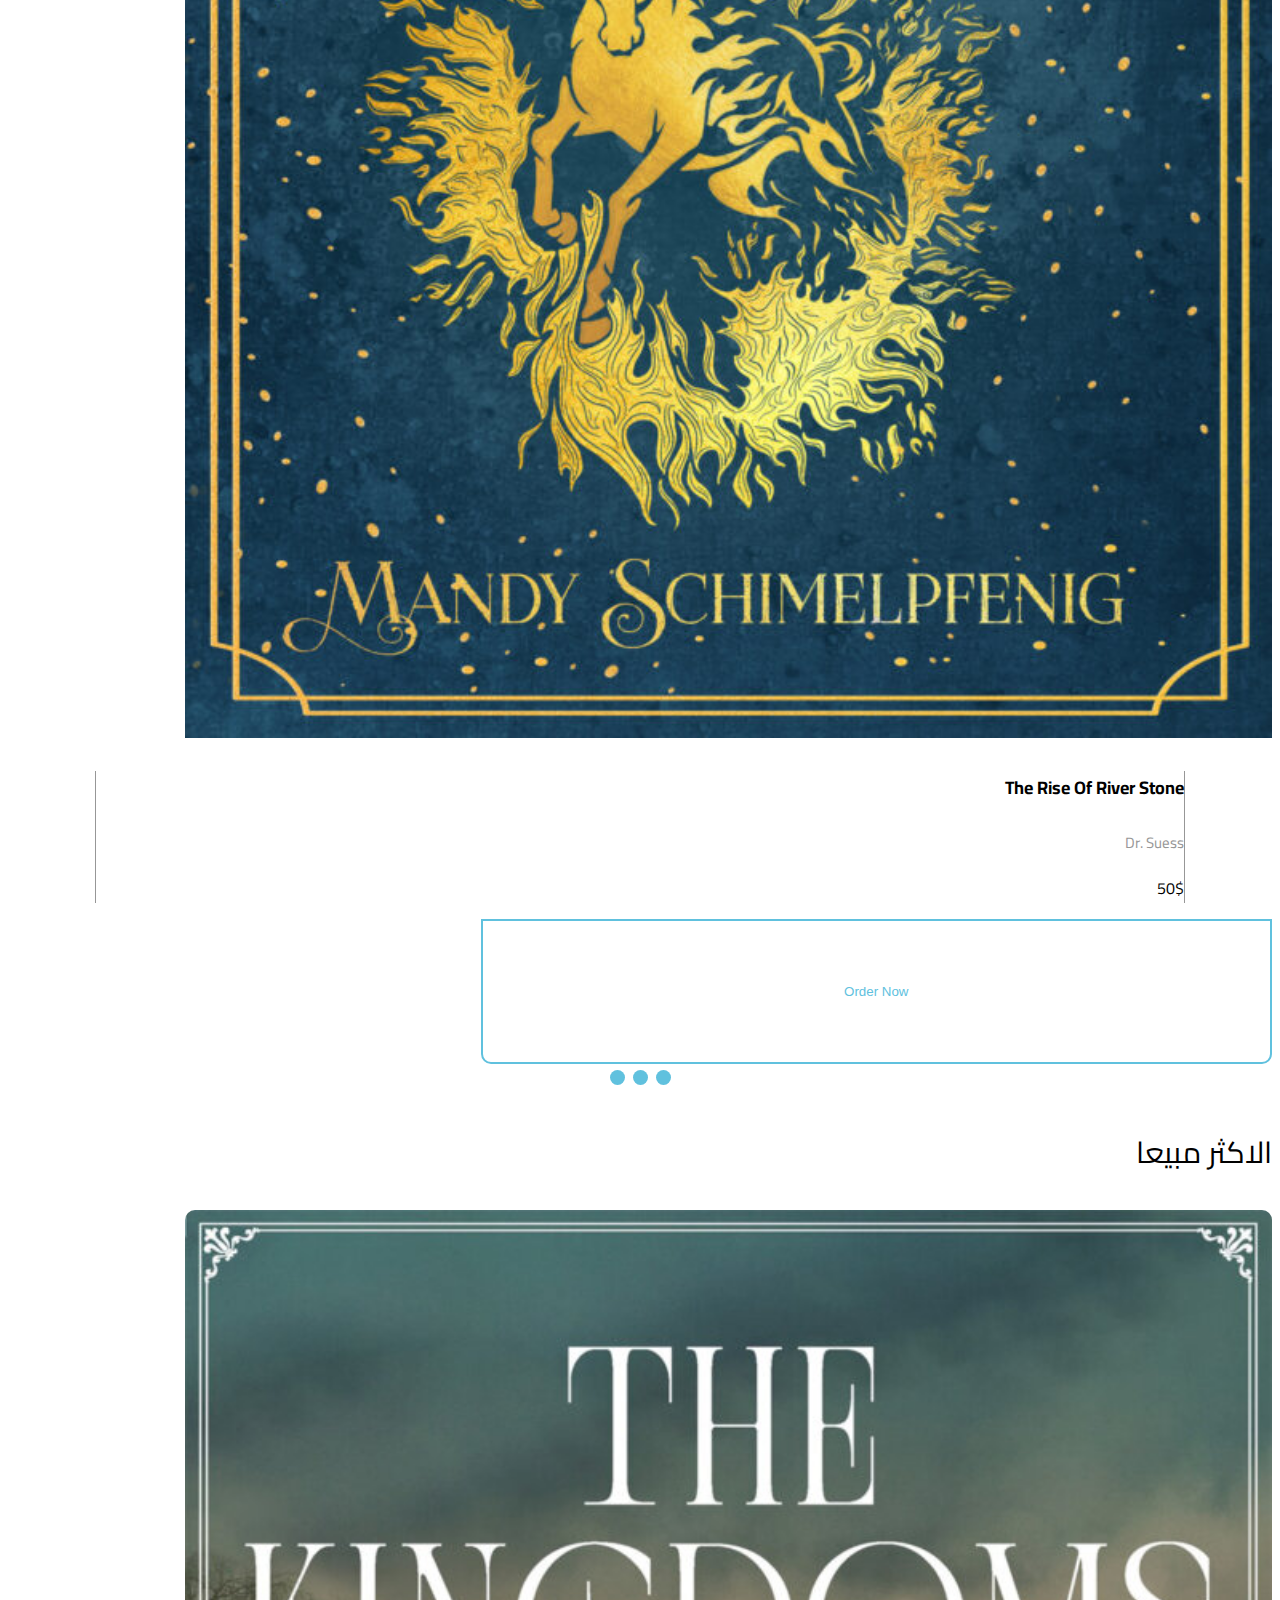
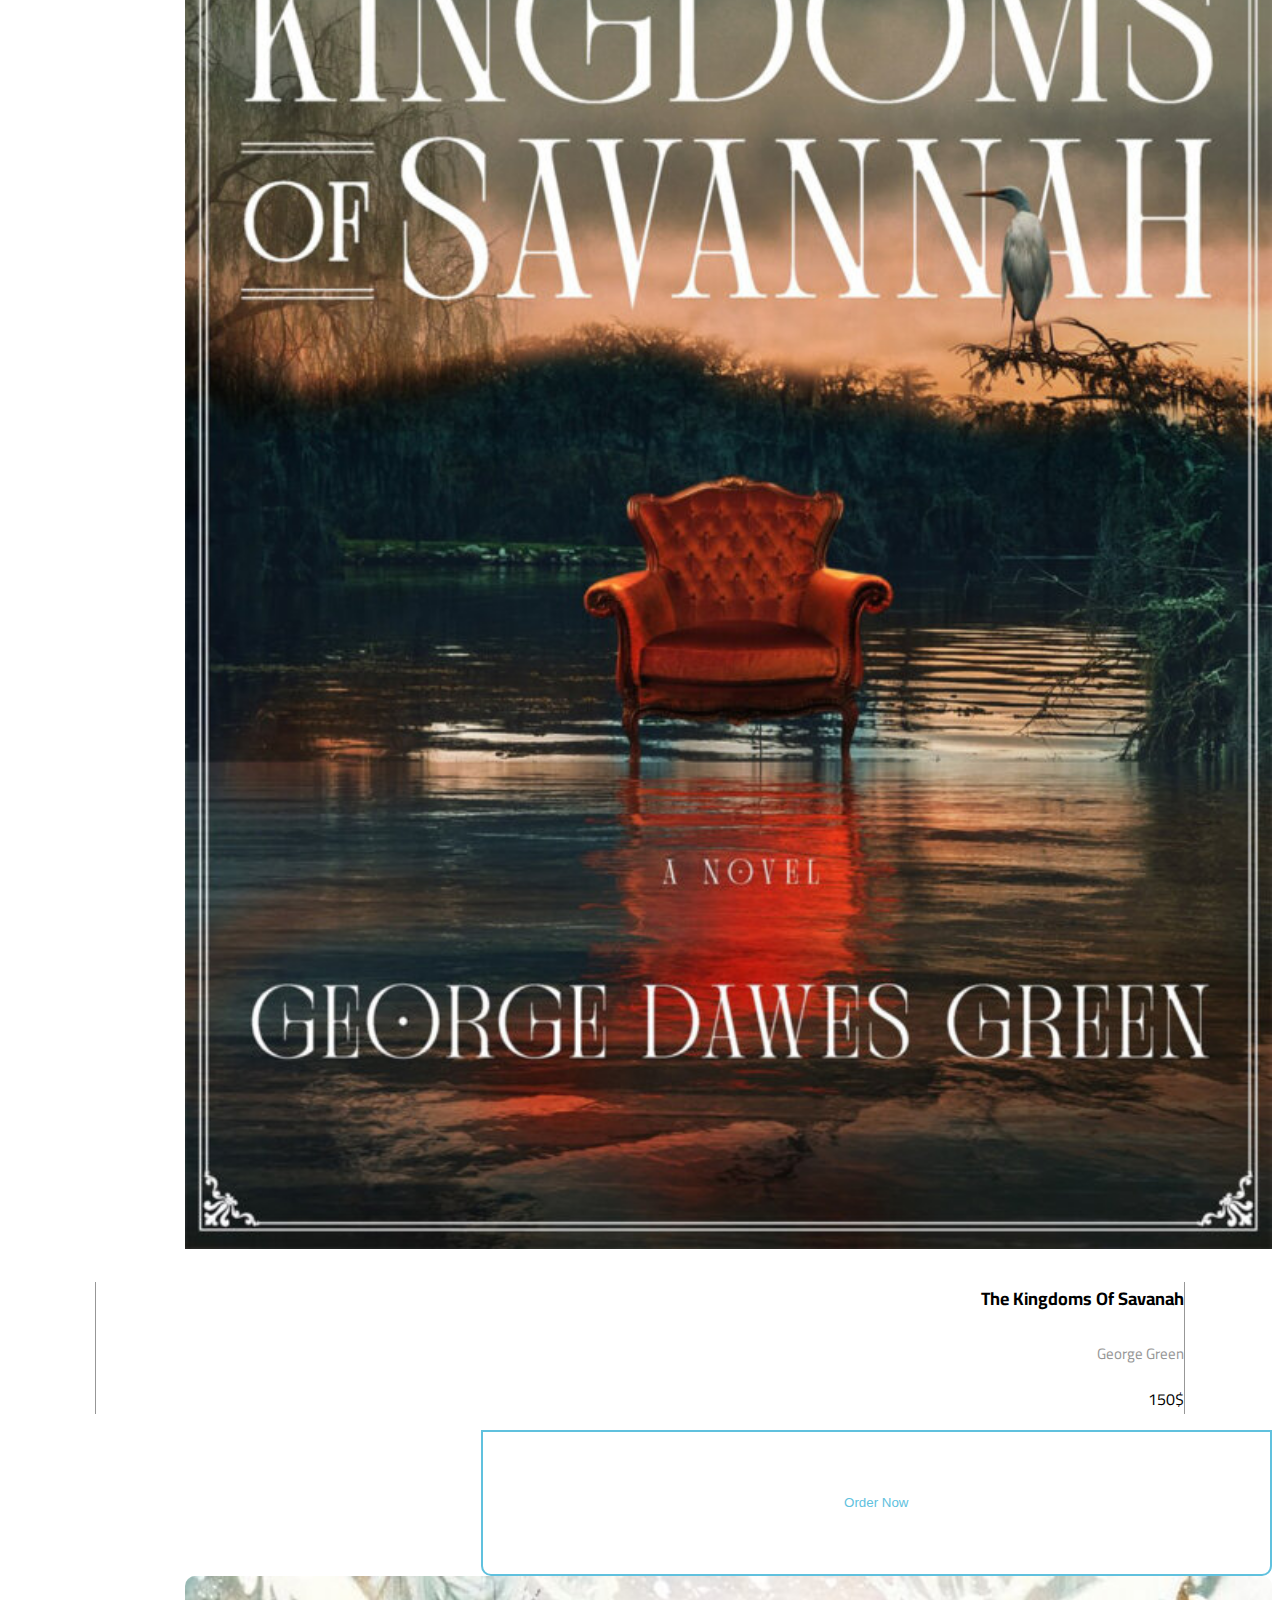
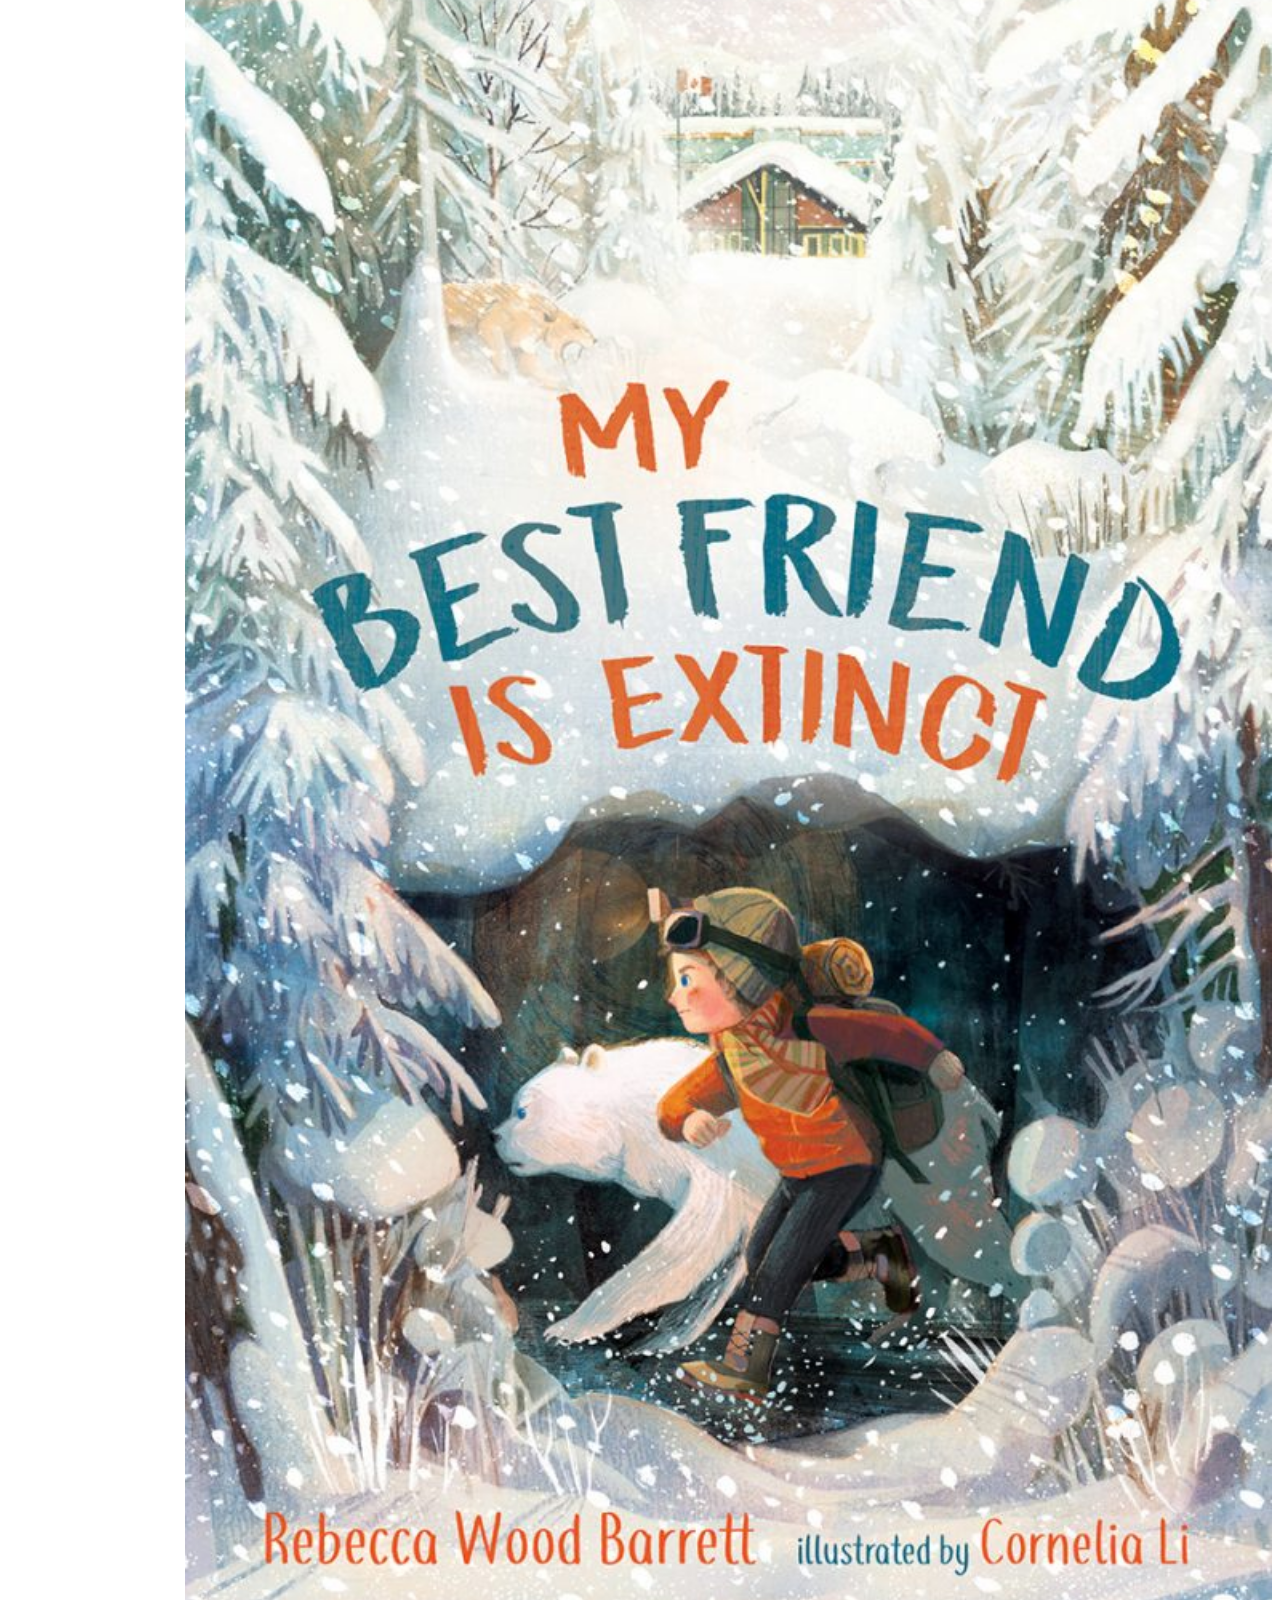
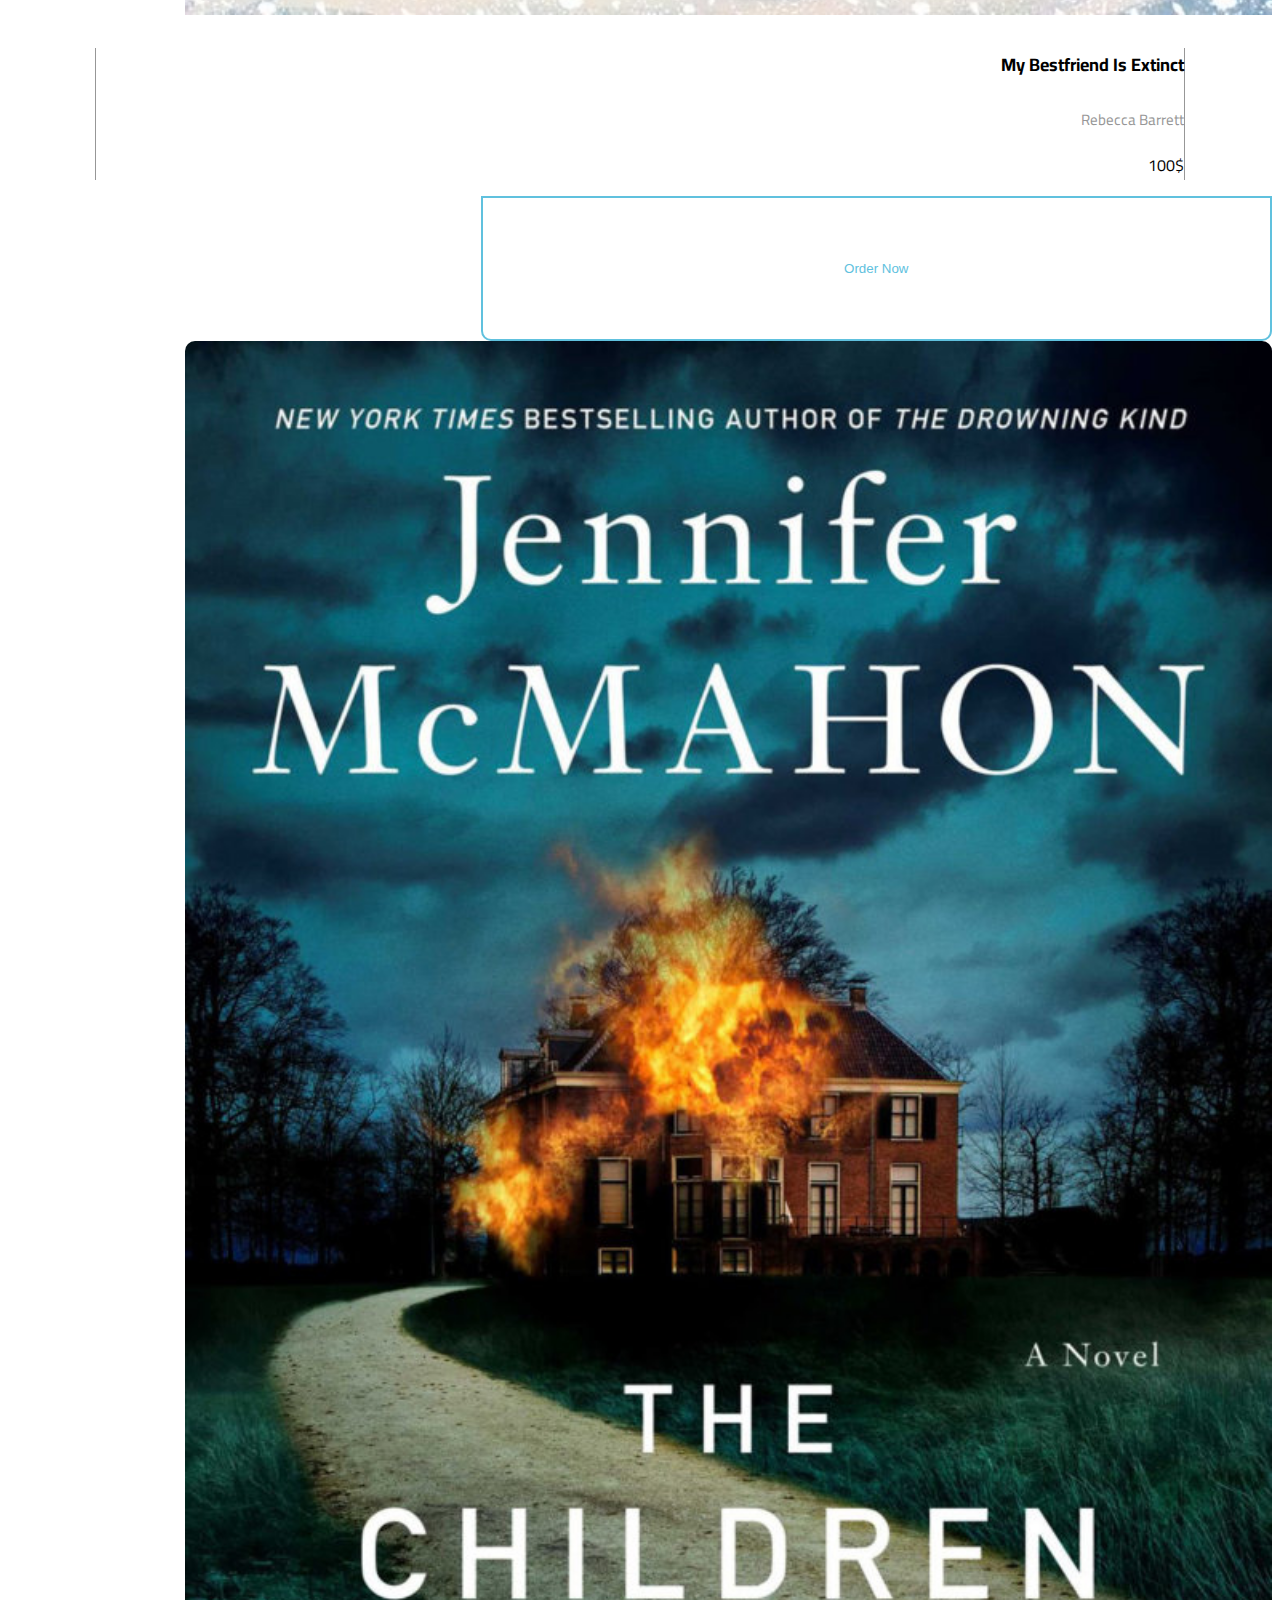
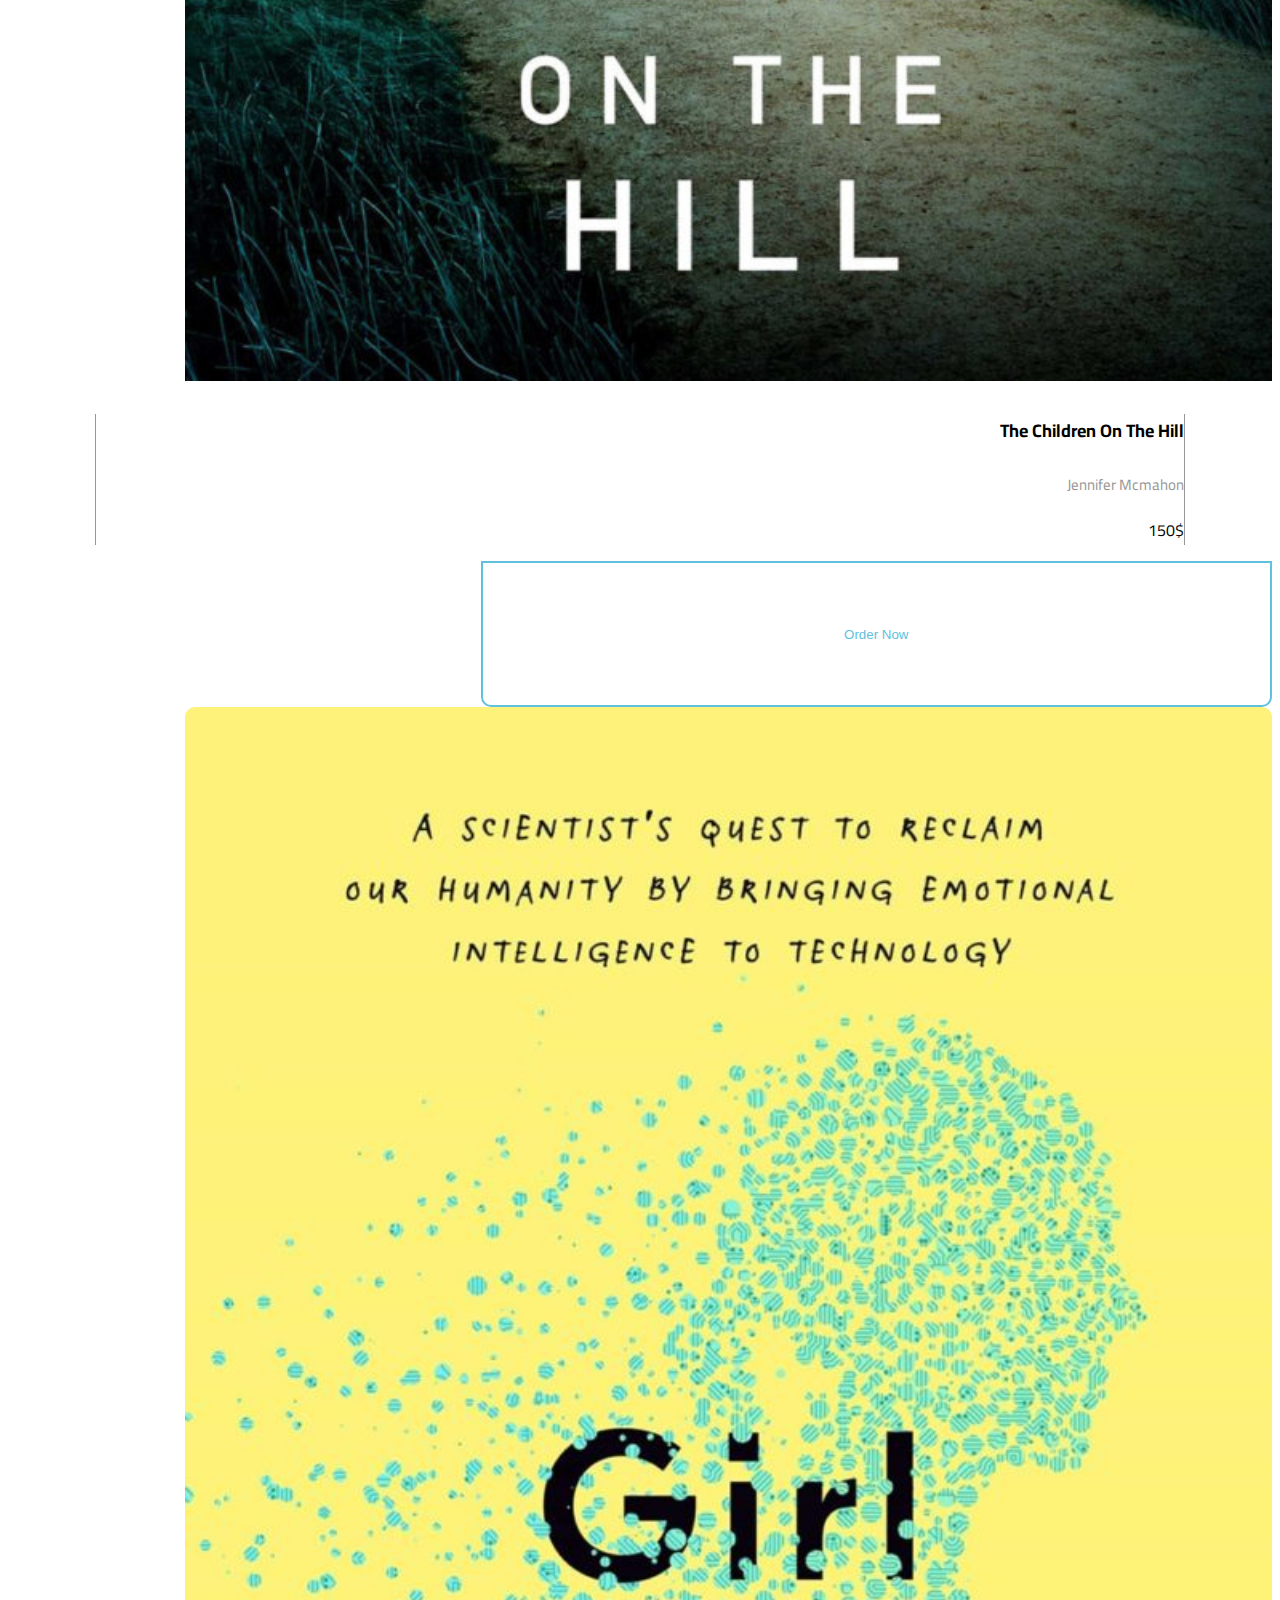
==== commit c70ec7b9: "writer and about sections" ====
--- a/index.html
+++ b/index.html
@@ -1,71 +1,74 @@
 <!DOCTYPE html>
 <html lang="en">
+
 <head>
-    <meta charset="UTF-8">
-    <meta http-equiv="X-UA-Compatible" content="IE=edge">
-    <meta name="viewport" content="width=device-width, initial-scale=1.0">
-    <title>المكتبة</title>
-    <link rel="icon" href="assets/img/logo.jpg">
-    <link rel="stylesheet" href="assets/css/all.min.css">
-    <link rel="stylesheet" href="assets/css/bootstrap.min.css">
-    <link rel="stylesheet" href="assets/css/style.css">
+  <meta charset="UTF-8">
+  <meta http-equiv="X-UA-Compatible" content="IE=edge">
+  <meta name="viewport" content="width=device-width, initial-scale=1.0">
+  <title>المكتبة</title>
+  <link rel="icon" href="assets/img/logo.jpg">
+  <link rel="stylesheet" href="assets/css/all.min.css">
+  <link rel="stylesheet" href="assets/css/bootstrap.min.css">
+  <link rel="stylesheet" href="assets/css/style.css">
 </head>
+
 <body>
-    <!-- Start nav Section -->
-    <nav class="navbar navbar-expand-lg navbar-light py-3">
-        <div class="container">
-          <a class="navbar-brand" href="#">مكتبة النور</a>
-          <button class="navbar-toggler" type="button" data-bs-toggle="collapse" data-bs-target="#navbarSupportedContent" aria-controls="navbarSupportedContent" aria-expanded="false" aria-label="Toggle navigation">
-            <span class="navbar-toggler-icon"></span>
-          </button>
-          <div class="collapse navbar-collapse" id="navbarSupportedContent">
-            <ul class="navbar-nav me-auto mb-2 mb-lg-0">
-              <li class="nav-item">
-                <a class="nav-link" aria-current="page" href="#">الصفحة الرئيسية</a>
-              </li>
-              <li class="nav-item">
-                <a class="nav-link" href="#">كل الكتب</a>
-              </li>
-              <li class="nav-item">
-                <a class="nav-link" href="#cat">التصنيفات</a>
-              </li>
-              <li class="nav-item">
-                <a class="nav-link" href="#writers">الكَتاب</a>
-              </li>
-              <li class="nav-item">
-                <a class="nav-link" href="#gallery">المعرض</a>
-              </li>
-              <li class="nav-item">
-                <a class="nav-link" href="#about">من نحن</a>
-              </li>
-              <li class="nav-item">
-                <a class="nav-link active" href="#">تسجيل الدخول</a>
-              </li>
-
-
-          </div>
-        </div>
-      </nav>
-      <!-- End nav section -->
-
-    <section class="home">
-        <div class="container">
-            <div class="home-content row d-flex justify-content-center align-items-center">
-              <div class="col-md-6">
-                <img src="assets/img/921978b8-8f08-481b-81c9-16fd039a4e76.jfif" class="w-100" alt="">
-              </div>
-                
-                <div class="home-content-desc mt-5 col-md-6">
-                    <h2 class="home-heading">الكتب الجيدة لا تبوح بكل أسرارها مرة واحدة</h2>
-                    <p class="my-4 w-75">من المستحيل أن تؤسس حضارة قائمة على الخوف والكراهية والقسوة,فمثل هذه الحضارة إن وجدت لا يمكن أن تبقى</p>
-                    <button class="btn read-btn rounded-pill">اقرأ الأن</button>
-                </div>
-            </div>
-        </div>
-    </section>
-    <section class="cat mt-2" id="cat">
-      <h3>تصنيفات الكتب</h3>
-      <div class="container">
+  <!-- Start nav Section -->
+  <nav class="navbar navbar-expand-lg navbar-light py-3">
+    <div class="container">
+      <a class="navbar-brand" href="#">مكتبة النور</a>
+      <button class="navbar-toggler" type="button" data-bs-toggle="collapse" data-bs-target="#navbarSupportedContent"
+        aria-controls="navbarSupportedContent" aria-expanded="false" aria-label="Toggle navigation">
+        <span class="navbar-toggler-icon"></span>
+      </button>
+      <div class="collapse navbar-collapse" id="navbarSupportedContent">
+        <ul class="navbar-nav me-auto mb-2 mb-lg-0">
+          <li class="nav-item">
+            <a class="nav-link" aria-current="page" href="#">الصفحة الرئيسية</a>
+          </li>
+          <li class="nav-item">
+            <a class="nav-link" href="#">كل الكتب</a>
+          </li>
+          <li class="nav-item">
+            <a class="nav-link" href="#cat">التصنيفات</a>
+          </li>
+          <li class="nav-item">
+            <a class="nav-link" href="#writers">الكَتاب</a>
+          </li>
+          <li class="nav-item">
+            <a class="nav-link" href="#gallery">المعرض</a>
+          </li>
+          <li class="nav-item">
+            <a class="nav-link" href="#about">من نحن</a>
+          </li>
+          <li class="nav-item">
+            <a class="nav-link active" href="#">تسجيل الدخول</a>
+          </li>
+
+
+      </div>
+    </div>
+  </nav>
+  <!-- End nav section -->
+  <section class="home">
+    <div class="container">
+      <div class="home-content row d-flex justify-content-center align-items-center">
+        <div class="col-md-6">
+          <img src="assets/img/921978b8-8f08-481b-81c9-16fd039a4e76.jfif" class="w-100" alt="">
+        </div>
+
+        <div class="home-content-desc mt-5 col-md-6">
+          <h2 class="home-heading">الكتب الجيدة لا تبوح بكل أسرارها مرة واحدة</h2>
+          <p class="my-4 w-75">من المستحيل أن تؤسس حضارة قائمة على الخوف والكراهية والقسوة,فمثل هذه الحضارة إن وجدت لا
+            يمكن أن تبقى</p>
+          <button class="btn read-btn rounded-pill">اقرأ الأن</button>
+        </div>
+      </div>
+    </div>
+  </section>
+  <section class="cat mt-2" id="cat">
+    <h3>تصنيفات الكتب</h3>
+    <div class="container">
       <div class="row mt-3">
         <div class="col-lg-2 col-md-3 col-sm-6">
           <div class="card m-auto mb-3" style="width: 10rem;">
@@ -104,7 +107,8 @@
 
         <div class="col-lg-2 col-md-3 col-sm-6">
           <div class="card m-auto mb-3" style="width: 10rem;">
-            <img src="assets/img/cats/books-library.online-1562961552-931.jpg" class="card-img-top w-75 m-auto pt-2" alt="...">
+            <img src="assets/img/cats/books-library.online-1562961552-931.jpg" class="card-img-top w-75 m-auto pt-2"
+              alt="...">
             <div class="card-body">
               <h5 class="card-title"> الروايات</h5>
             </div>
@@ -119,132 +123,338 @@
             </div>
           </div>
         </div>
-        
-      </div>
-      </div>
-    </section>
-    <section class="book container">
-      <div class="title mt-5 text-center">
-        <i class="fa-solid fa-book-open"></i>
-        <p>كتب جديدة</p>
-      </div>
-      <div class="row mt-5 flex-row-reverse">
-        <div class="col-lg-3 col-md-3 col-sm-6">
-          <div class="book-cover text-center">
-            <img src="/assets/img/books covers/1.jpg" class=h-100"  alt="Five feet Apart"/>
-            <div class="content">
-              <h4 class="name">Five Feet Apart</h4>
-              <p class="author">Racheal lippincott</p>
-              <p class="m-0">200$</p>
-            </div>
-            <button class="btn order-btn mb-5">Order Now</button>
-     
-          </div>
-        </div>
-        <div class="col-lg-3 col-md-3 col-sm-6">
-          <div class="book-cover text-center">
-            <img src="/assets/img/books covers/2(1).jpeg" class="h-100" alt="Shadow Life"/>
-            <div class="content">
+
+      </div>
+    </div>
+  </section>
+  <section class="book container">
+    <div class="title mt-5 text-center">
+      <i class="fa-solid fa-book-open"></i>
+      <p>كتب جديدة</p>
+    </div>
+    <div class="row mt-5 flex-row-reverse">
+      <div class="col-lg-3 col-md-3 col-sm-6">
+        <div class="book-cover text-center">
+          <img src="assets/img/books covers/1.jpg" class=h-100" alt="Five feet Apart" />
+          <div class="content">
+            <h4 class="name">Five Feet Apart</h4>
+            <p class="author">Racheal lippincott</p>
+            <p class="m-0">200$</p>
+          </div>
+          <button class="btn order-btn mb-5">Order Now</button>
+
+        </div>
+      </div>
+      <div class="col-lg-3 col-md-3 col-sm-6">
+        <div class="book-cover text-center">
+          <img src="assets/img/books covers/2(1).jpeg" class="h-100" alt="Shadow Life" />
+          <div class="content">
             <h4 class="name">Shadow Life</h4>
             <p class="author">Michael Decter</p>
             <p class="m-0">250$</p>
-            </div>
-            <button class="btn order-btn mb-5">Order Now</button>
-          </div>
-        </div>
-        
-        <div class="col-lg-3 col-md-3 col-sm-6">
-          <div class="book-cover text-center">
-            <img src="/assets/img/books covers/Band-of-Sisters.jpg" class="h-100" alt="Band Of Sisters"/>
-            <div class="content">
-              <h4 class="name">Band Of Sisters</h4>
-              <p class="author">Lauren Willig</p>
-              <p class="m-0">100$</p>
-            </div>
-            <button class="btn order-btn mb-5">Order Now</button>
-          </div>
-        </div>
-        <div class="col-lg-3 col-md-3 col-sm-6">
-          <div class="book-cover text-center">
-            <img src="/assets/img/books covers/4(1).jpg" class="h-100" alt="The Rise Of River Stone"/>
-            <div class="content">
-              <h4 class="name">The Rise Of River Stone</h4>
-              <p class="author">Dr. Suess</p>
-              <p class="m-0">50$</p>
-            </div>
-            <button class="btn order-btn mb-5">Order Now</button>
-          </div>
-        </div>
-
-        <div style="text-align:center">
-          <span class="dot" onclick="currentSlide(1)"></span>
-          <span class="dot" onclick="currentSlide(2)"></span>
-          <span class="dot" onclick="currentSlide(3)"></span>
-        </div>
-
-      </div>
-
-      <div class="title mt-5 text-center">
-        <i class="fa-solid fa-book-open"></i>
-        <p>الاكثر مبيعا</p>
-      </div>
-      <div class="row mt-5 flex-row-reverse">
-        <div class="col-lg-3 col-md-3 col-sm-6">
-          <div class="book-cover text-center">
-            <img src="/assets/img/books covers/5.jpg" class=h-100"  alt="The Kingdoms Of Savanah"/>
-            <div class="content">
-              <h4 class="name">The Kingdoms Of Savanah</h4>
-              <p class="author">George Green</p>
-              <p class="m-0">150$</p>
-            </div>
-            <button class="btn order-btn mb-5">Order Now</button>
-     
-          </div>
-        </div>
-        <div class="col-lg-3 col-md-3 col-sm-6">
-          <div class="book-cover text-center">
-            <img src="/assets/img/books covers/6.jpg" class="h-100" alt="My Bestfriend Is Extinct"/>
-            <div class="content">
+          </div>
+          <button class="btn order-btn mb-5">Order Now</button>
+        </div>
+      </div>
+
+      <div class="col-lg-3 col-md-3 col-sm-6">
+        <div class="book-cover text-center">
+          <img src="assets/img/books covers/Band-of-Sisters.jpg" class="h-100" alt="Band Of Sisters" />
+          <div class="content">
+            <h4 class="name">Band Of Sisters</h4>
+            <p class="author">Lauren Willig</p>
+            <p class="m-0">100$</p>
+          </div>
+          <button class="btn order-btn mb-5">Order Now</button>
+        </div>
+      </div>
+      <div class="col-lg-3 col-md-3 col-sm-6">
+        <div class="book-cover text-center">
+          <img src="assets/img/books covers/4(1).jpg" class="h-100" alt="The Rise Of River Stone" />
+          <div class="content">
+            <h4 class="name">The Rise Of River Stone</h4>
+            <p class="author">Dr. Suess</p>
+            <p class="m-0">50$</p>
+          </div>
+          <button class="btn order-btn mb-5">Order Now</button>
+        </div>
+      </div>
+
+      <div style="text-align:center">
+        <span class="dot" onclick="currentSlide(1)"></span>
+        <span class="dot" onclick="currentSlide(2)"></span>
+        <span class="dot" onclick="currentSlide(3)"></span>
+      </div>
+
+    </div>
+
+    <div class="title mt-5 text-center">
+      <i class="fa-solid fa-book-open"></i>
+      <p>الاكثر مبيعا</p>
+    </div>
+    <div class="row mt-5 flex-row-reverse">
+      <div class="col-lg-3 col-md-3 col-sm-6">
+        <div class="book-cover text-center">
+          <img src="assets/img/books covers/5.jpg" class=h-100" alt="The Kingdoms Of Savanah" />
+          <div class="content">
+            <h4 class="name">The Kingdoms Of Savanah</h4>
+            <p class="author">George Green</p>
+            <p class="m-0">150$</p>
+          </div>
+          <button class="btn order-btn mb-5">Order Now</button>
+
+        </div>
+      </div>
+      <div class="col-lg-3 col-md-3 col-sm-6">
+        <div class="book-cover text-center">
+          <img src="assets/img/books covers/6.jpg" class="h-100" alt="My Bestfriend Is Extinct" />
+          <div class="content">
             <h4 class="name">My Bestfriend Is Extinct</h4>
             <p class="author">Rebecca Barrett</p>
             <p class="m-0">100$</p>
-            </div>
-            <button class="btn order-btn mb-5">Order Now</button>
-          </div>
-        </div>
-        
-        <div class="col-lg-3 col-md-3 col-sm-6">
-          <div class="book-cover text-center">
-            <img src="/assets/img/books covers/7.jpeg" class="h-100" alt="The Children On The Hill"/>
-            <div class="content">
-              <h4 class="name">The Children On The Hill</h4>
-              <p class="author">Jennifer Mcmahon</p>
-              <p class="m-0">150$</p>
-            </div>
-            <button class="btn order-btn mb-5">Order Now</button>
-          </div>
-        </div>
-        <div class="col-lg-3 col-md-3 col-sm-6">
-          <div class="book-cover text-center">
-            <img src="/assets/img/books covers/8.jpg" class="h-100" alt="Girl Decoded"/>
-            <div class="content">
-              <h4 class="name">Girl Decoded</h4>
-              <p class="author">Rana elKaliouby</p>
-              <p class="m-0">250$</p>
-            </div>
-            <button class="btn order-btn mb-5">Order Now</button>
-          </div>
-        </div>
-        <div style="text-align:center">
-          <span class="dot" onclick="currentSlide(1)"></span>
-          <span class="dot" onclick="currentSlide(2)"></span>
-          <span class="dot" onclick="currentSlide(3)"></span>
-        </div>
-      </div>
-    </section>
-    <!-- end of books section -->
-
-    <script src="assets/js/bootstrap.bundle.min.js"></script>
-    <script src="assets/js/main.js"></script>
+          </div>
+          <button class="btn order-btn mb-5">Order Now</button>
+        </div>
+      </div>
+
+      <div class="col-lg-3 col-md-3 col-sm-6">
+        <div class="book-cover text-center">
+          <img src="assets/img/books covers/7.jpeg" class="h-100" alt="The Children On The Hill" />
+          <div class="content">
+            <h4 class="name">The Children On The Hill</h4>
+            <p class="author">Jennifer Mcmahon</p>
+            <p class="m-0">150$</p>
+          </div>
+          <button class="btn order-btn mb-5">Order Now</button>
+        </div>
+      </div>
+      <div class="col-lg-3 col-md-3 col-sm-6">
+        <div class="book-cover text-center">
+          <img src="assets/img/books covers/8.jpg" class="h-100" alt="Girl Decoded" />
+          <div class="content">
+            <h4 class="name">Girl Decoded</h4>
+            <p class="author">Rana elKaliouby</p>
+            <p class="m-0">250$</p>
+          </div>
+          <button class="btn order-btn mb-5">Order Now</button>
+        </div>
+      </div>
+      <div style="text-align:center">
+        <span class="dot" onclick="currentSlide(1)"></span>
+        <span class="dot" onclick="currentSlide(2)"></span>
+        <span class="dot" onclick="currentSlide(3)"></span>
+      </div>
+    </div>
+  </section>
+  <!-- end of books section -->
+
+  <!-- start of writer section -->
+  <section class="writer">
+    <h2 id="writer" class="heading text-capitalize  m-0 p-0">writer</h2>
+    <div class="contentt position-relative m-auto">
+
+      <div class="container-fluid">
+        <div class="profile row">
+          <div class="col p-0 ">
+            <a href="#" class="btn Button leftButton"> <i class="fa-solid fa-chevron-right icon"></i></a>
+          </div>
+          <div class="col-md-2 p-0 outline ">
+            <a href="#" class="frame">
+              <div class="hash">
+                <img src="./assets/img/writers/1.jpg" class="image p-2" alt="Jonson DJ">
+                <p class=" d-block text-capitalize ms-2 mb-2 para"> jonson dJ</p>
+              </div>
+            </a>
+          </div>
+
+          <div class="col-md-2 me-5 p-0 outline x1 ">
+            <a href="#" class="frame">
+              <div class="hash">
+                <img src="./assets/img/writers/2.jpg" class="image p-2" alt="mawlana sofiq">
+                <p class=" d-block text-capitalize ms-2 mb-2 para">mawlana sofiq</p>
+              </div>
+            </a>
+          </div>
+
+          <div class="col-md-2 me-5 p-0 outline x1 ">
+            <a href="#" class="frame">
+              <div class="hash">
+                <img src="./assets/img/writers/3.jpg" class="image p-2" alt="brandon mia">
+                <p class="d-block text-capitalize ms-2 mb-2 para">brandon mia</p>
+              </div>
+            </a>
+          </div>
+
+          <div class="col-md-2 me-5 p-0 outline x1 x2 ">
+            <a href="#" class="frame">
+              <div class="hash">
+                <img src="./assets/img/writers/4.jpg" class="image p-2" alt="Abdu Mijainna">
+                <p class="d-block text-capitalize ms-2 mb-2 para">abdu mijainna</p>
+              </div>
+            </a>
+          </div>
+
+          <div class="col-md-2 me-5 p-0 outline x1 x2 x4">
+            <a href="#" class="frame">
+              <div class="hash">
+                <img src="./assets/img/writers/5.jpg" class="image p-2" alt="Josef Sorkazi">
+                <p class="d-block text-capitalize ms-2 mb-2 para">josef sorkazi</p>
+              </div>
+            </a>
+          </div>
+          <div class="col-md-2 me-5 p-0 outline x1 x2 x3">
+            <a href="#" class="frame">
+              <div class="hash">
+                <img src="./assets/img/writers/6.jpg" class="image p-2" alt="Danial Do">
+                <p class="d-block text-capitalize ms-2 mb-2 para">danial do</p>
+              </div>
+            </a>
+          </div>
+          <div class="col p-0">
+            <a href="#" class="btn Button rightButton"> <i class="fa-solid fa-chevron-left icon"></i></a>
+
+          </div>
+
+
+
+        </div>
+      </div>
+    </div>
+
+
+
+
+  </section>
+  <!-- End of writer section -->
+
+  <!-- start of about section  -->
+  <section class="about pb-5 my-5 ">
+    <div class="container">
+      <div class="row">
+        <div class="col-md-3 ">
+          <div class="library">
+            <i class="fa-solid fa-book-open-reader"></i>
+            <span>المكتبة</span>
+          </div>
+
+          <p class="par">مشروع تقني يهدف لتوفير قالب تقني أنيق وحديث يليق بالمحتوى الثري للمكتبة الشاملة، وقد تم التركيز
+            على توفير محرك بحث سريع ودقيق لكافة أجزاء المحتوى، وأيضا توفير تصفح سلس وسهل لمحتوى المكتبة ومتوافق تماما مع
+            أجهزة الجوال، كما تم عمل بعض المميزات الفريدة كميزة التلوين التلقائي للنصوص والتي تم بناء خوارزمية برمجية
+            مخصصة لهذا الغرض. </p>
+
+
+          <div class="row">
+            <div class="col-md-1 social facebook">
+              <a href="">
+                <i class="fa-brands fa-facebook-f"></i>
+              </a>
+            </div>
+
+            <div class="col-md-1 social twitter">
+              <a href="#">
+                <i class="fa-brands fa-twitter"></i>
+              </a>
+            </div>
+            <div class="col-md-1 social youtube">
+              <a href=""> <i class="fa-brands fa-youtube"></i></a>
+            </div>
+
+          </div>
+
+        </div>
+        <div class="col-md-3 quickLinks">
+          <p class="text-capitalize  head">
+            روابط سريعة </p>
+          <ul class="p-0">
+            <li class="text-capitalize mb-4">
+              <a href="#">
+                الصفحة الرئيسية
+              </a>
+            </li>
+            <li class="text-capitalize my-4">
+              <a href="#">
+                جميع الكتب </a>
+            </li>
+            <li class="text-capitalize my-4">
+              <a href="#">
+                التصنيف
+              </a>
+            </li>
+            <li class="text-capitalize my-4">
+              <a href="#">
+                الكاتب
+              </a>
+            </li>
+            <li class="text-capitalize my-4">
+              <a href="#">
+                الناشر
+              </a>
+            </li>
+          </ul>
+
+        </div>
+
+        <div class="col-md-3 contact">
+          <p class="text-capitalize head">اتصل بنا </p>
+
+          <ul class="p-0">
+            <li class="mb-3">
+              <a href="#">
+                <i class="fa-solid fa-location-dot ms-3"></i>
+                كاليفورنيا, الولايات المتحدة الامريكية
+              </a>
+            </li>
+
+            <li class="my-3">
+              <a href="#">
+                <i class="fa-solid fa-phone ms-3"></i>
+                +99012345678
+              </a>
+            </li>
+
+            <li class="my-3">
+              <a href="">
+                <i class="fa-solid fa-envelope ms-3"></i>
+                info@gmail.com
+              </a>
+            </li>
+          </ul>
+        </div>
+
+        <div class="col-md-3">
+          <p class="head">المدونات الحديثة </p>
+
+          <ul class="recentBlog p-0">
+            <li class="mb-3">
+              كن نفسك؛ تم اخذ الجميع بالفعل </li>
+            <li class="my-3">
+              كثير من الكتب وقليل من الوقت </li>
+            <li class="my-3">
+              غرفة بدون كتب مثل الجسد بدونها </li>
+            <li class="my-3">
+              أنت تعيش مرة واحدة فقط ، ولكن إذا فعلت ذلك بشكل صحيح </li>
+            <li class="my-3">
+              كن أنت التغيير الذي تتمنى أن تراه في العالم </li>
+
+          </ul>
+        </div>
+
+
+
+      </div>
+
+
+
+    </div>
+  </section>
+  <!-- end of about section  -->
+
+
+
+
+
+  <script src="assets/js/bootstrap.bundle.min.js"></script>
+  <script src="assets/js/main.js"></script>
 </body>
+
 </html>--- a/assets/css/style.css
+++ b/assets/css/style.css
@@ -1,64 +1,91 @@
 @import url('https://fonts.googleapis.com/css2?family=Cairo:wght@300;400;500;600;700;800&display=swap');
-html{
+@import url('https://fonts.googleapis.com/css2?family=Baloo+Tammudu+2:wght@400;600;700&display=swap');
+
+a {
+    text-decoration: none;
+    color: inherit;
+}
+
+li {
+    list-style: none;
+}
+
+html {
     scroll-behavior: smooth;
 }
-:root{
-    --mainColor:rgb(96,193,222);
-    --whiteColor:#fff;
-    --blackColor:#000;
-}
-body{
+
+:root {
+    --mainColor: rgb(96, 193, 222);
+    --whiteColor: #fff;
+    --blackColor: #000;
+}
+
+body {
     direction: rtl;
     font-family: 'Cairo', sans-serif;
 }
+
 /* Start nav Section */
-.navbar-expand-lg{
-    background-color: var(--mainColor);
-}
-.navbar-brand{
-    color: var(--whiteColor);
-}
-.navbar-brand:hover{
-    color: var(--whiteColor);
-}
-.nav-link{
-    color: var(--whiteColor);
-}
-.nav-link:hover{
-    color: var(--whiteColor);
-}
-.navbar-nav .nav-link.active{
+.navbar-expand-lg {
+    background-color: var(--mainColor);
+}
+
+.navbar-brand {
+    color: var(--whiteColor);
+}
+
+.navbar-brand:hover {
+    color: var(--whiteColor);
+}
+
+.nav-link {
+    color: var(--whiteColor);
+}
+
+.nav-link:hover {
+    color: var(--whiteColor);
+}
+
+.navbar-nav .nav-link.active {
     background-color: var(--whiteColor);
     color: var(--mainColor);
     border-radius: 20px;
     font-weight: 600;
     width: fit-content;
 }
-/* End nav Secton */
+
+/* End nav Section */
+
 /* Start Home Section */
-.home{
+.home {
     background-image: url(../img/light_dot.jpg);
 }
-.home-heading{
+
+.home-heading {
     font-weight: 600;
 }
-.read-btn{
-    background-color: var(--mainColor);
-    color: var(--whiteColor);
-}
+
+.read-btn {
+    background-color: var(--mainColor);
+    color: var(--whiteColor);
+}
+
 /* End Home Section */
 /* Start cats Section */
-.cat{
-    background-color: var(--mainColor);
-}
-.card{
+.cat {
+    background-color: var(--mainColor);
+}
+
+.card {
     text-align: center;
     transition: 0.5s;
 }
-.card:hover{
+
+.card:hover {
     transform: translateY(-10px);
 }
-.cat h3{
+
+.cat h3 {
     background-color: var(--whiteColor);
     text-align: center;
     width: fit-content;
@@ -69,48 +96,57 @@
     z-index: 999;
     position: relative;
 }
-.card h5{
-    color: var(--mainColor);
-}
+
+.card h5 {
+    color: var(--mainColor);
+}
+
 /* End Cats Section */
 /* Start Books Section */
-.book .title{
+.book .title {
     font-size: 30px;
     color: var(--mainColor);
 }
-.title p{
+
+.title p {
     color: #000;
 }
 
-.book-cover img{
+.book-cover img {
     width: 86%;
     border-radius: 10px 10px 0px 0px;
 }
-.content{
+
+.content {
     width: 86%;
     margin: 0 auto;
     border-left: 1px solid #979797;
     border-right: 1px solid #979797;
 }
-.book-cover .content .name{
+
+.book-cover .content .name {
     font-size: 18px;
     font-weight: 700;
 }
-.book-cover .content .author{
+
+.book-cover .content .author {
     color: #979797;
     font-size: 15px;
 }
-.book-cover .order-btn{
+
+.book-cover .order-btn {
     background-color: #fff;
     padding: 5% 28.6%;
     border: 2px solid var(--mainColor);
     border-radius: 0px 0px 10px 10px;
     color: var(--mainColor);
 }
-.order-btn:hover{
+
+.order-btn:hover {
     background-color: var(--mainColor);
     color: #fff;
 }
+
 .dot {
     cursor: pointer;
     height: 15px;
@@ -120,11 +156,268 @@
     border-radius: 50%;
     display: inline-block;
     transition: background-color 0.6s ease;
-  }
-  
-  .active, .dot:hover {
-    background-color:#979797;
-  }
-
-
-/* End Books Section */+}
+
+.active,
+.dot:hover {
+    background-color: #979797;
+}
+
+/* End Books Section */
+
+
+
+
+/* start of writer */
+
+
+.writer {
+    text-align: center;
+}
+
+.heading {
+    font-family: 'Baloo Tammudu 2';
+    font-weight: 600;
+    margin: 2rem;
+    display: inline-block;
+    background-color: var(--whiteColor);
+    border-radius: 5px;
+    font-size: 1.7rem;
+    height: 3rem;
+    width: 6.5rem;
+    line-height: 4rem;
+    text-align: center;
+    position: relative;
+    top: 1.5rem;
+    z-index: 1;
+    box-shadow: 1px 1px 5px rgb(191, 189, 189);
+}
+
+.Button {
+    background-color: var(--whiteColor);
+    color: var(--mainColor);
+    transform: translateY(150%);
+}
+
+.Button:hover {
+    color: var(--whiteColor);
+}
+
+.leftButton {
+    left: 5rem;
+    top: 2rem;
+}
+
+.rightButton {
+    right: 14rem;
+    top: 2rem;
+}
+
+
+.icon {
+    font-size: 1.5rem;
+    transform: translateY(5%);
+
+}
+
+.contentt {
+    background-color: var(--mainColor);
+    padding: 50px 0;
+}
+
+.outline {
+    background-color: var(--whiteColor);
+    border-radius: 10px;
+    width: 140px;
+    transition: 0.6s all;
+}
+
+.outline:hover {
+    transform: scale(1.2);
+}
+
+.para {
+    text-align: left;
+    color: var(--mainColor);
+    transition: 0.6s all;
+}
+
+.outline:hover .para {
+    color: var(--blackColor);
+}
+
+
+.image {
+    border-radius: 10px;
+    width: 100%;
+}
+
+@media only screen and (max-width: 745px) {
+    .x1 {
+        display: none;
+    }
+
+}
+
+@media only screen and (max-width: 930px) {
+    .x2 {
+        display: none;
+    }
+}
+
+@media only screen and (min-width: 930px) and (max-width:1120px) {
+
+    .x3,
+    .x4 {
+        display: none;
+    }
+}
+
+
+@media only screen and (min-width: 1120px) and (max-width:1500px) {
+    .x4 {
+        display: none;
+    }
+}
+
+/* end of writer */
+
+
+
+/* start of about section */
+
+.about .social {
+    background-color: var(--whiteColor);
+    margin: 5px;
+    border-radius: 100%;
+    height: 40px;
+    width: 40px;
+    line-height: 40px;
+    font-size: 20px;
+    color: var(--mainColor);
+    text-align: center;
+    cursor: pointer;
+    transition: all 0.5s;
+}
+
+.about .social:hover {
+    color: var(--whiteColor);
+}
+
+.about .social a:hover {
+    color: var(--whiteColor);
+}
+
+.fa-youtube,
+.fa-twitter {
+    position: relative;
+    left: 2.7px;
+}
+
+.about .youtube:hover {
+    background-color: #FF0000;
+}
+
+.about .twitter:hover {
+    background-color: #1DA1F2;
+}
+
+.about .facebook:hover {
+    background-color: #1877F2;
+}
+
+
+.about .head {
+    border-bottom: var(--whiteColor) solid 2px;
+    display: inline-block;
+    width: 130px;
+    text-align: right;
+    font-size: 1.2rem;
+    margin-top: 75px;
+}
+
+
+.recentBlog li {
+    list-style: inside;
+}
+
+.quickLinks {
+    padding-right: 5rem;
+}
+
+
+@media only screen and (max-width:770px) {
+    .quickLinks {
+        padding-left: 0;
+    }
+}
+
+.about .library {
+    font-size: 1.5rem;
+    margin: 20px 0 20px 0;
+}
+
+.about .library i {
+    font-size: 1.7rem;
+}
+
+.about .par {
+    font-size: 16px;
+    width: 90%;
+    padding-bottom: 10px;
+    line-height: 35px;
+    word-spacing: 3px;
+}
+
+.about {
+    color: var(--whiteColor);
+    background-color: var(--mainColor);
+}
+
+.about a {
+    transition: all 0.6s;
+    display: inline-block;
+}
+
+.about .contact a:hover {
+    color: var(--blackColor);
+    animation: border 2s alternate;
+}
+
+.about .quickLinks a:hover {
+    color: var(--blackColor);
+    animation: border 2s alternate;
+}
+
+.about .quickLinks  a::after {
+    content: '';
+    width: 0;
+    height: 2px;
+    display: block;
+    margin: auto;
+    background: transparent;
+    transition: all 0.6s ease;
+}
+
+.about .contact  a::after {
+    content: '';
+    width: 0;
+    height: 2px;
+    display: block;
+    margin: auto;
+    background: transparent;
+    transition: all 0.6s ease;
+}
+
+
+.about .quickLinks a:hover::after {
+    width: 100%;
+    background-color: var(--whiteColor);
+}
+
+.about .contact a:hover::after {
+    width: 100%;
+    background-color: var(--whiteColor);
+}
+
+/* end of about section */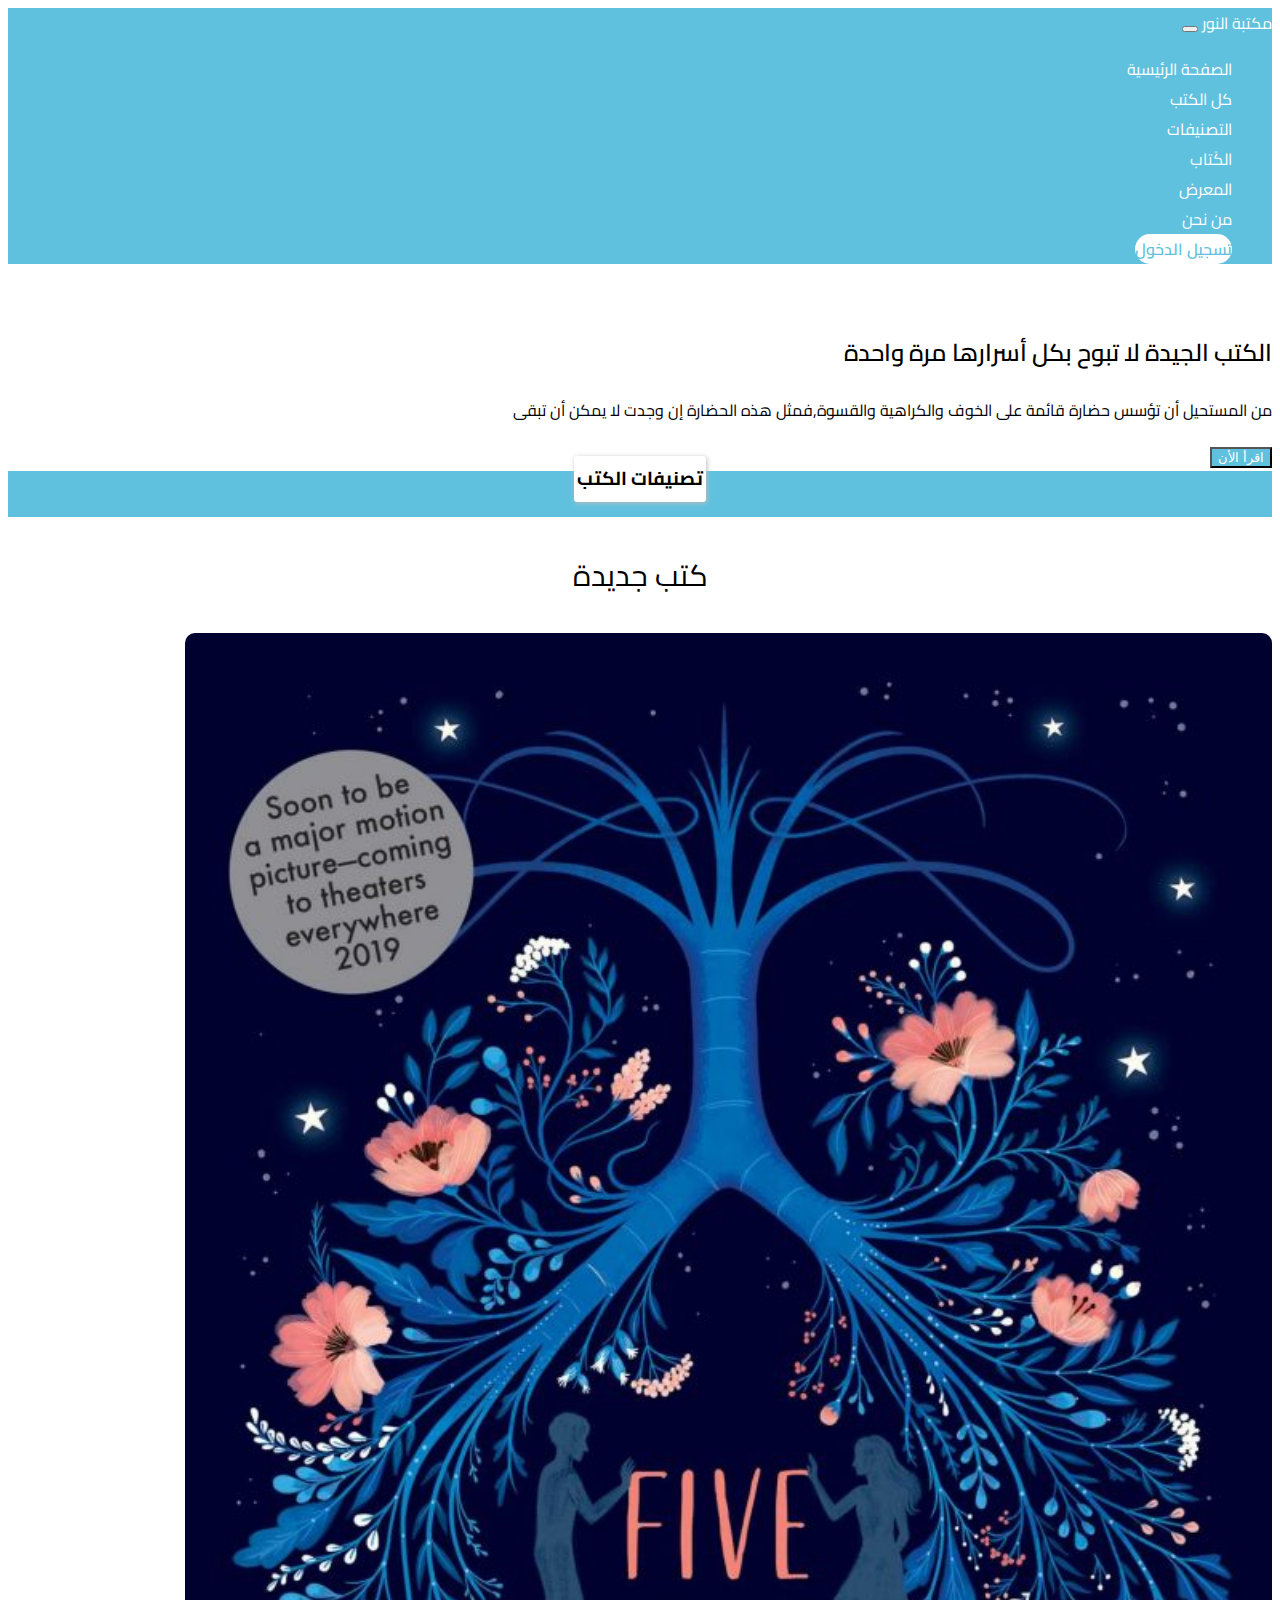
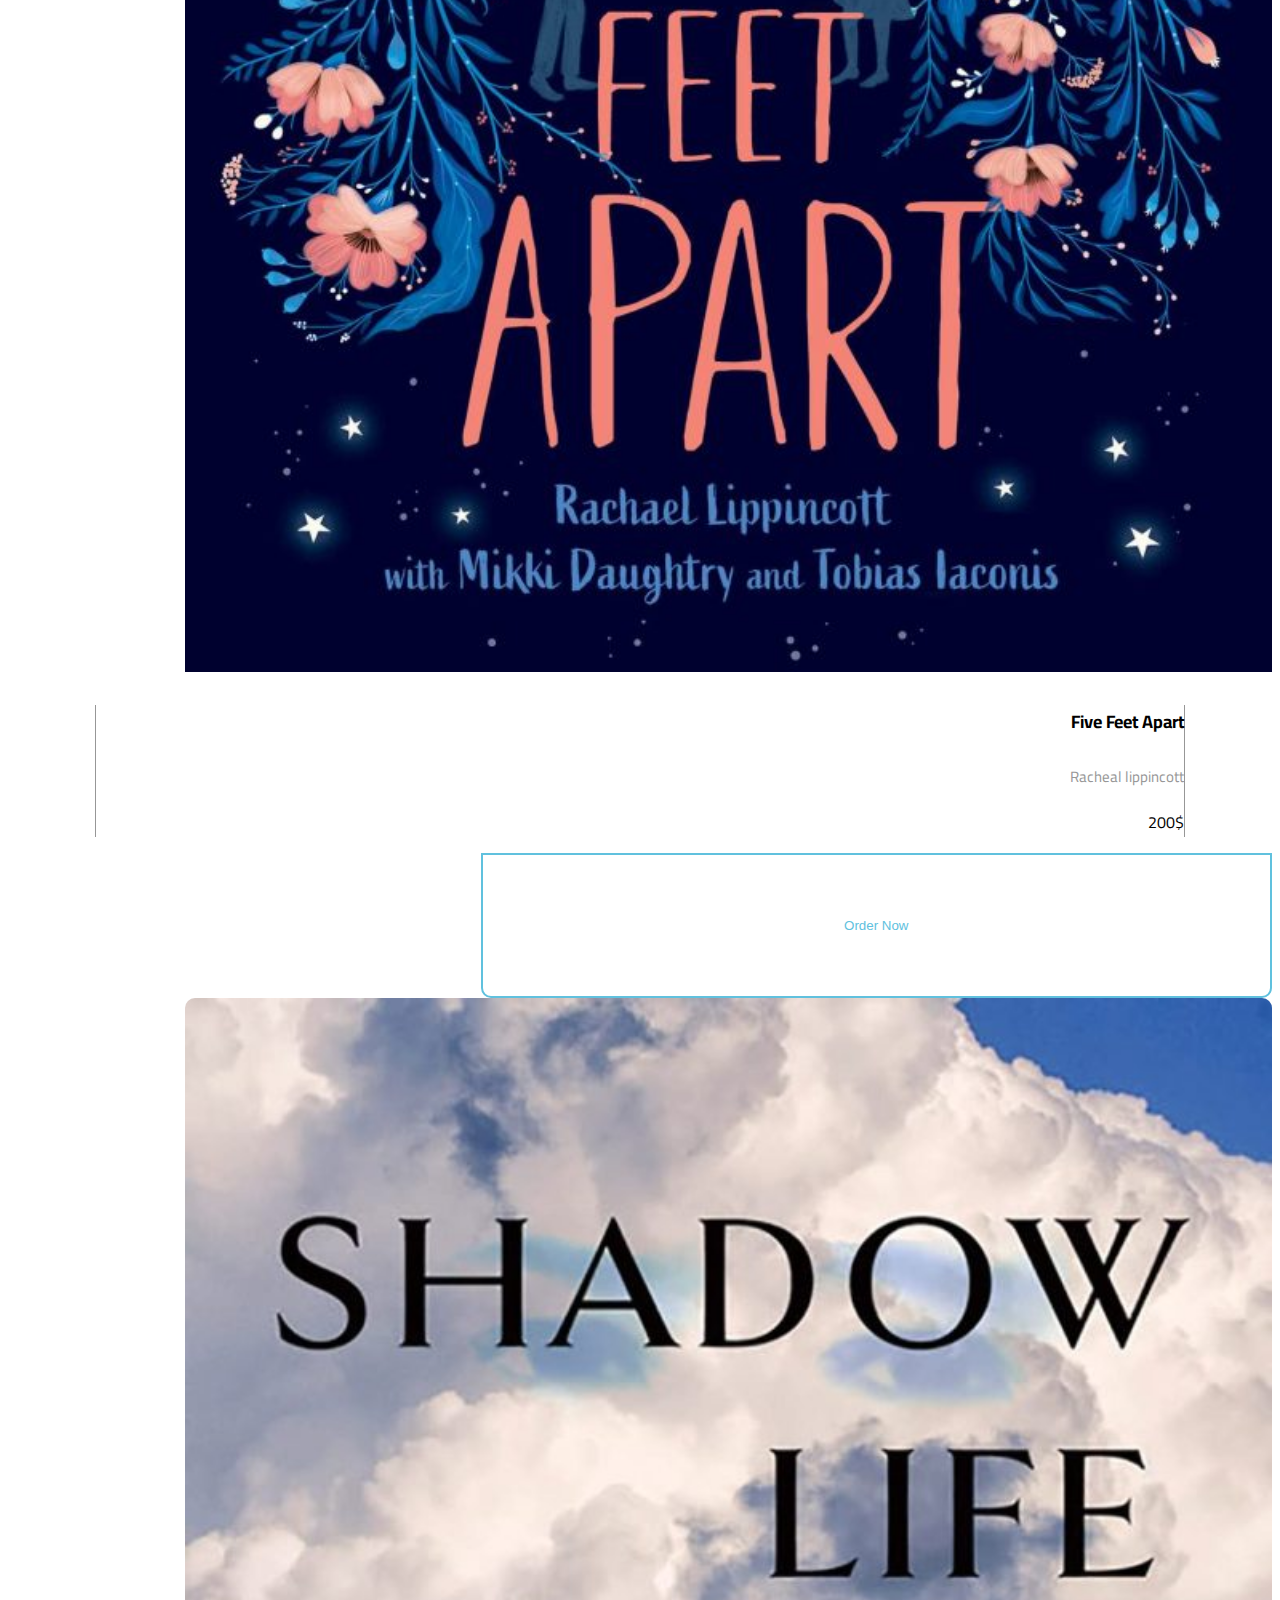
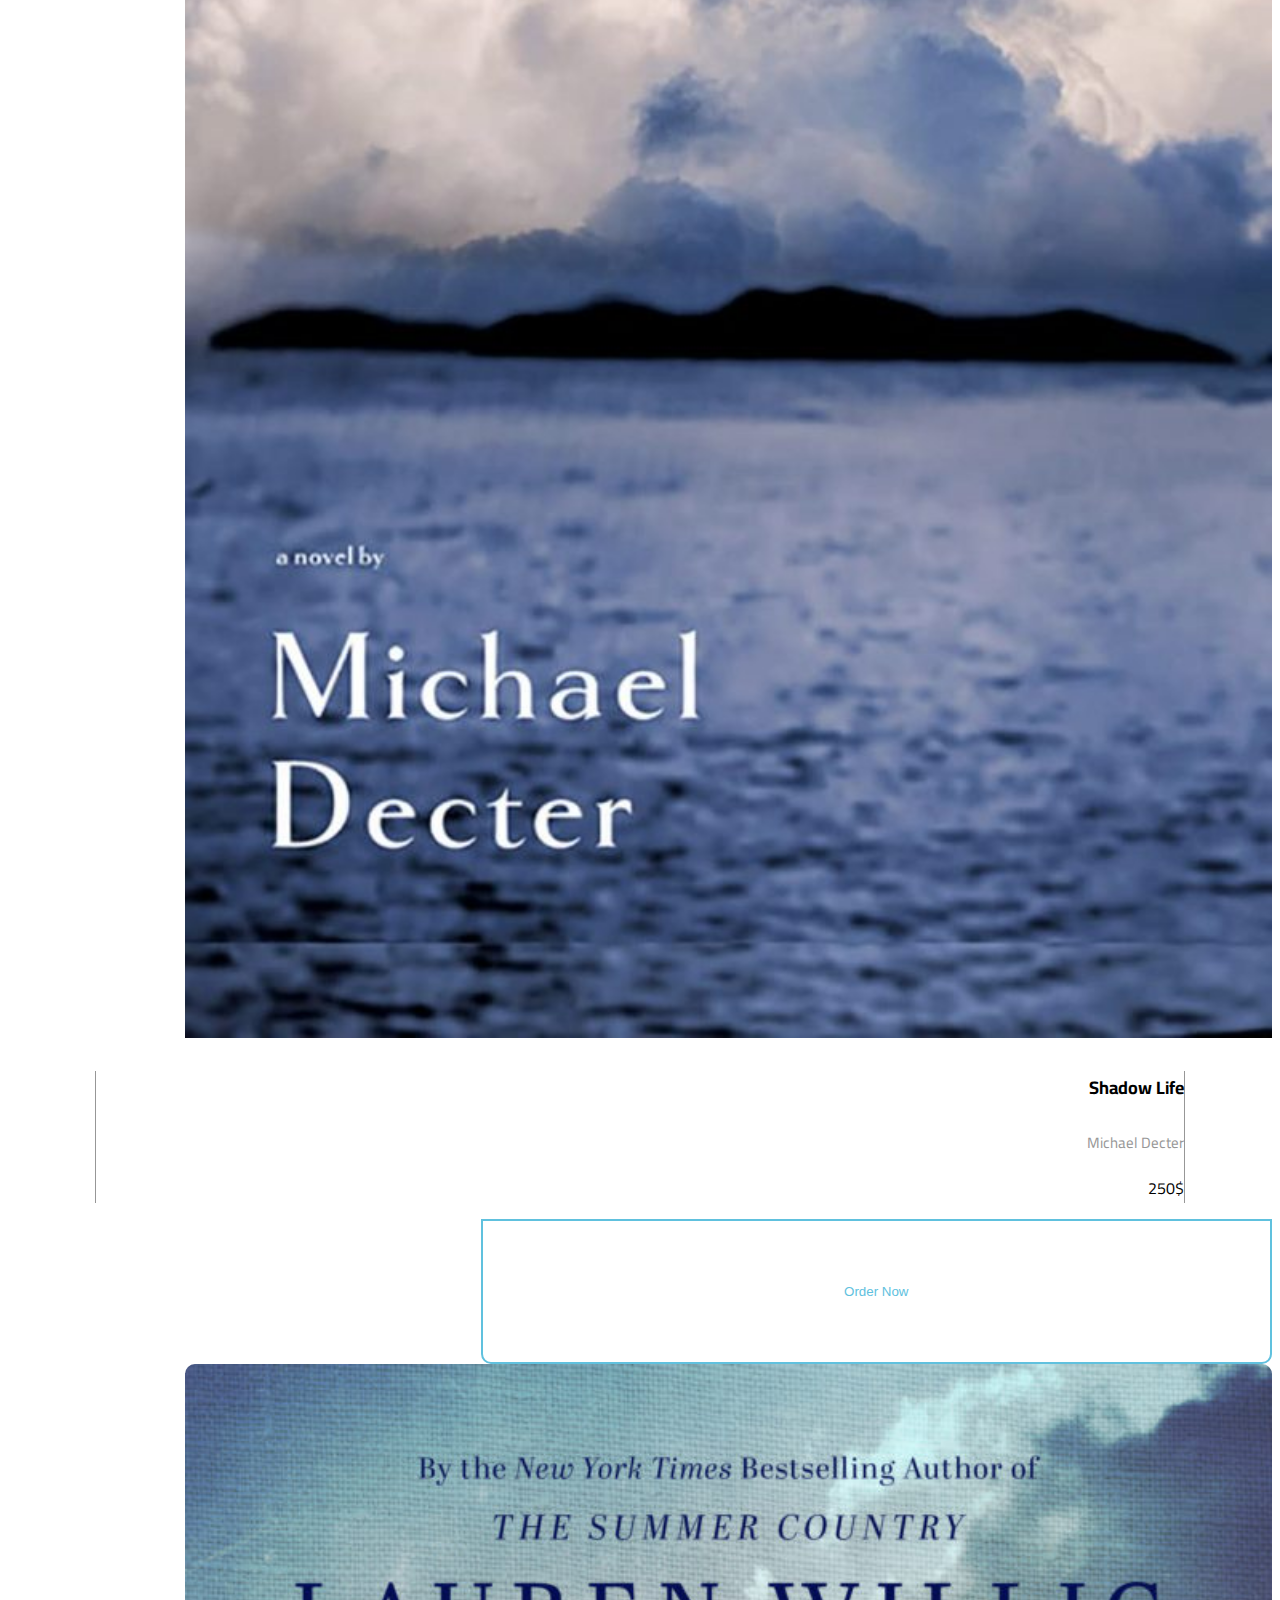
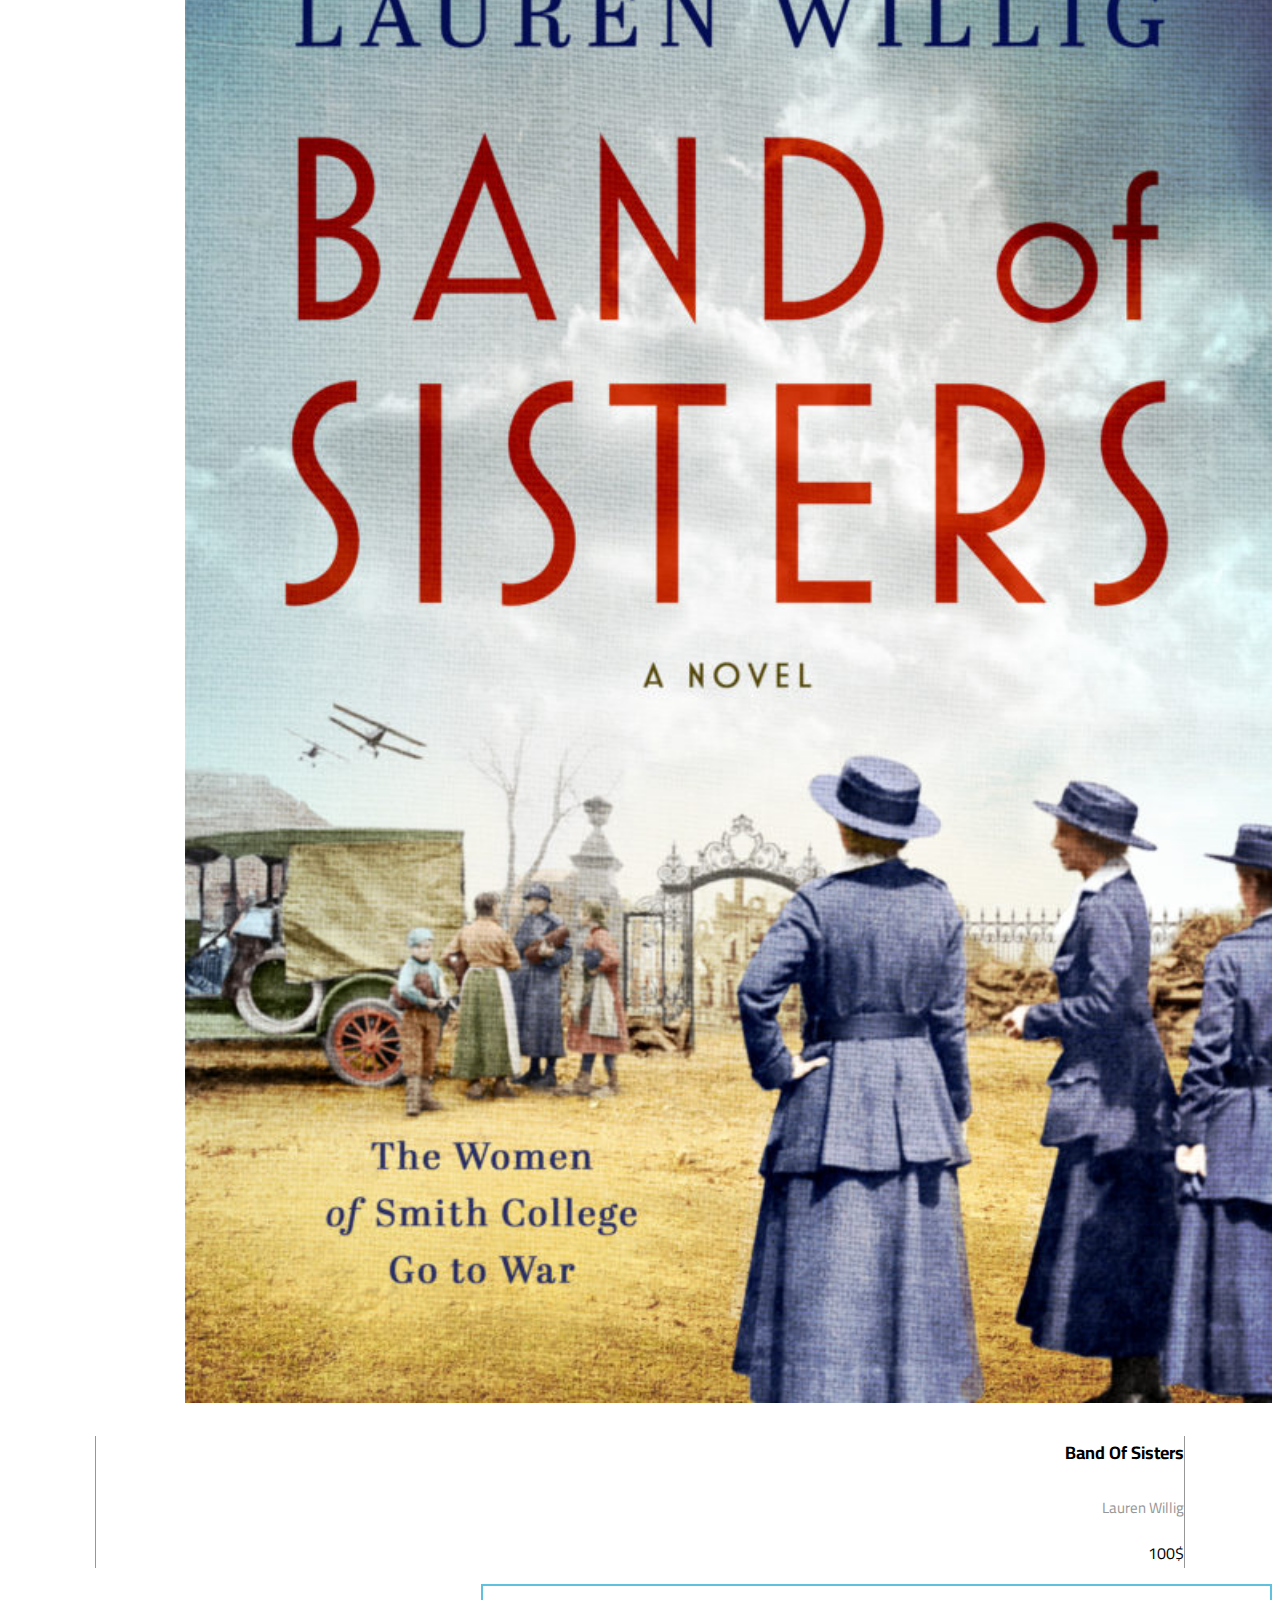
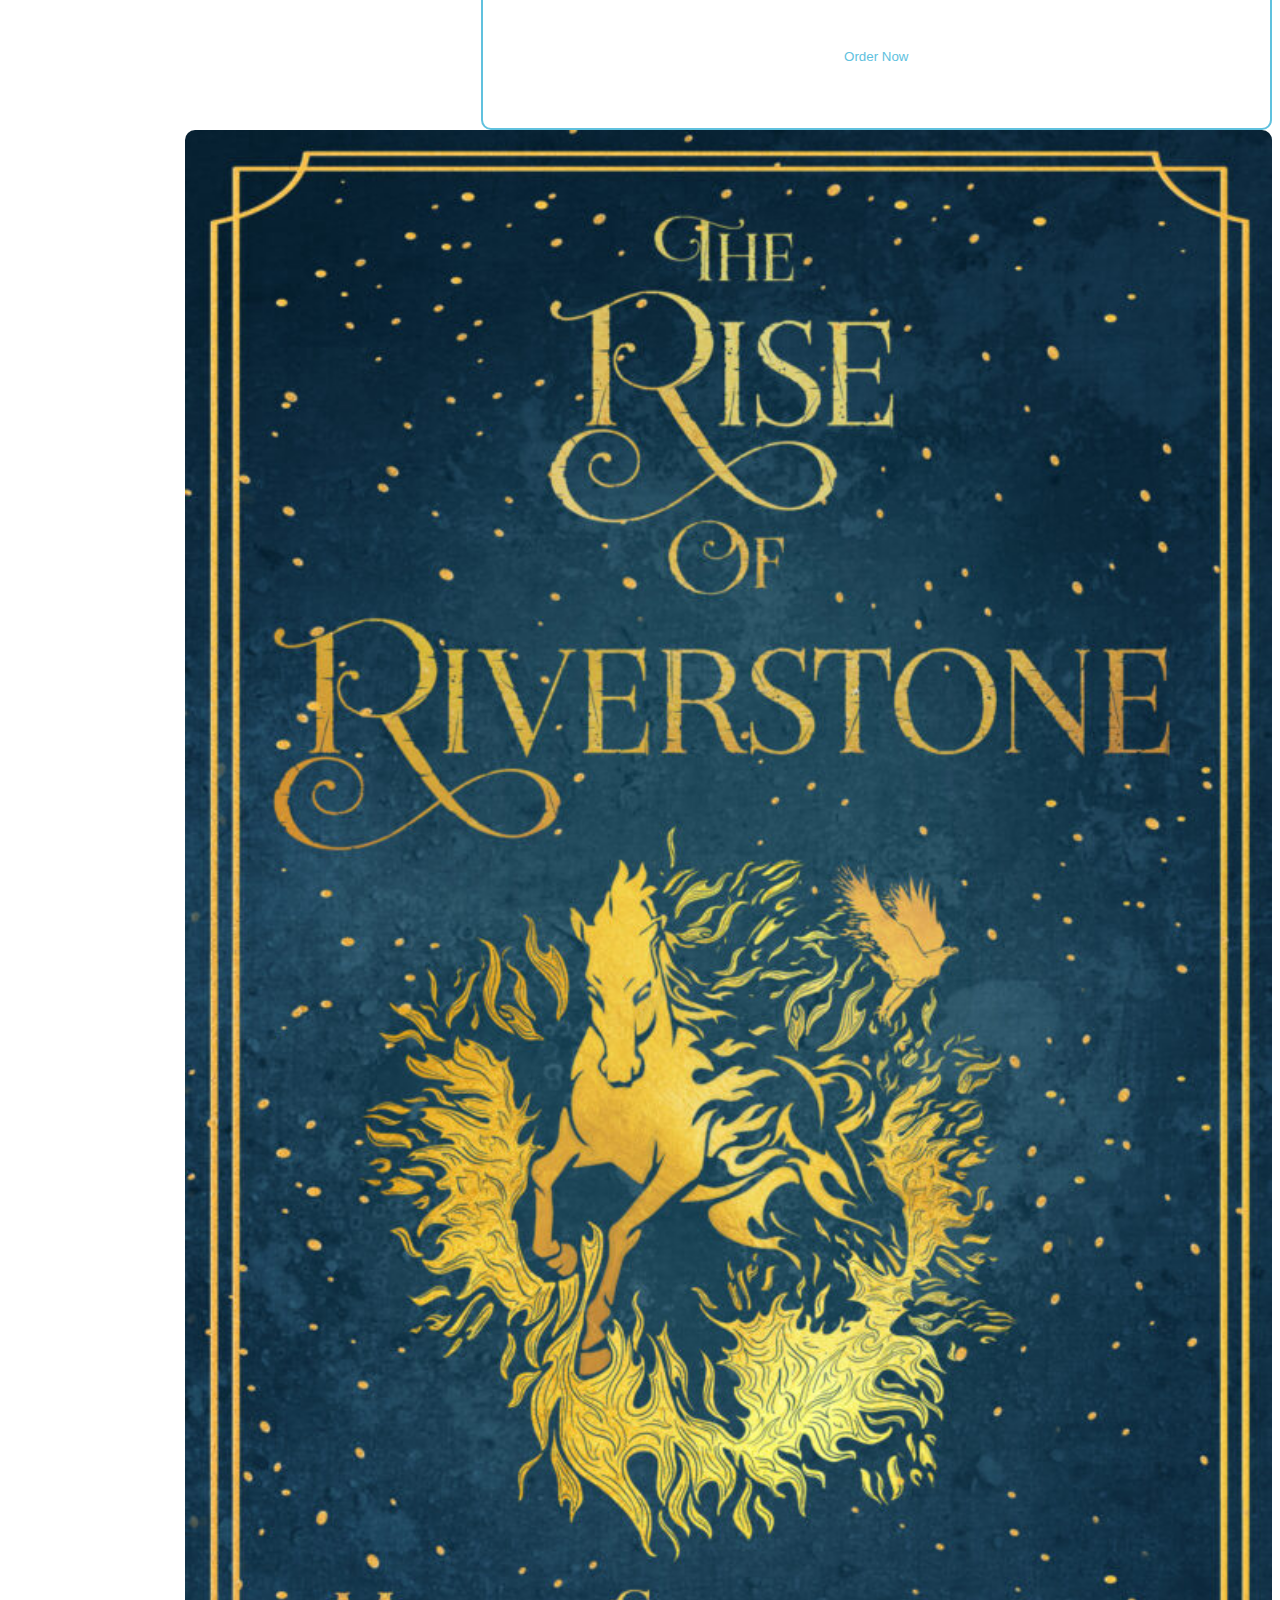
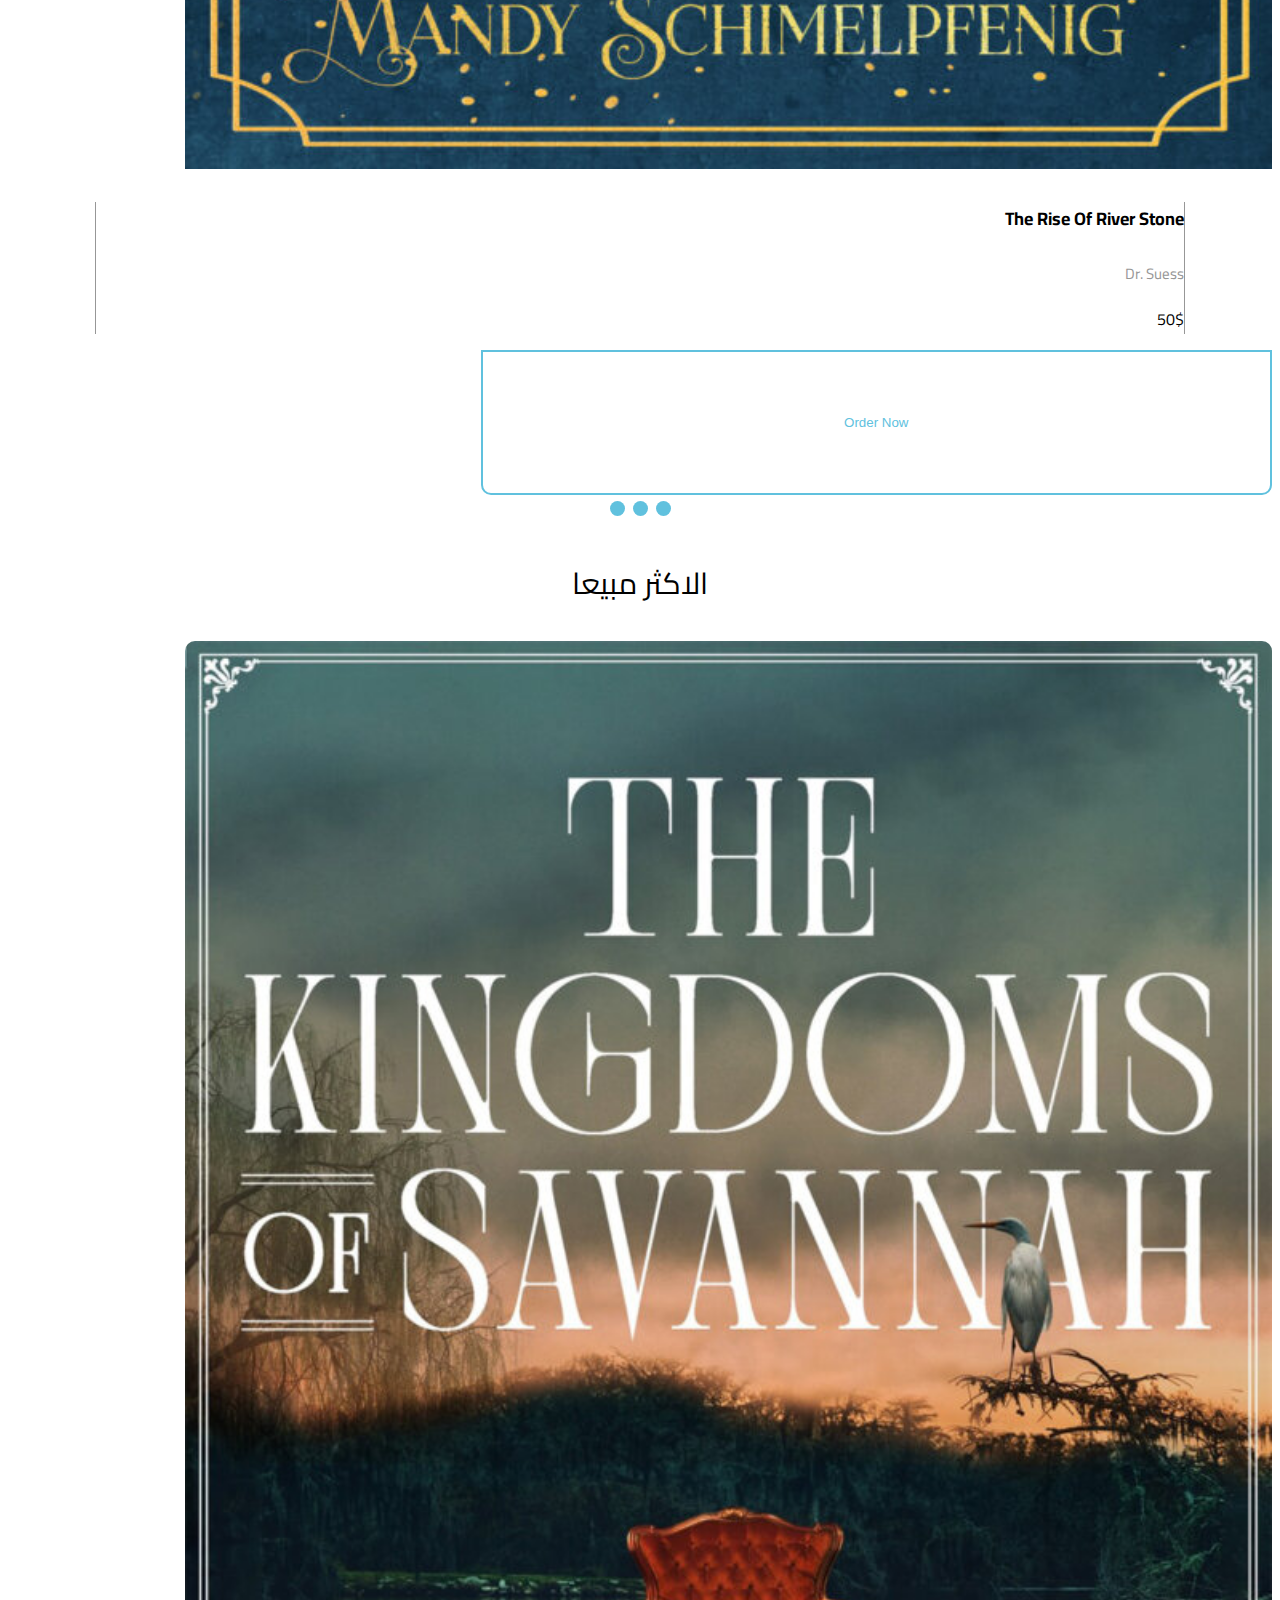
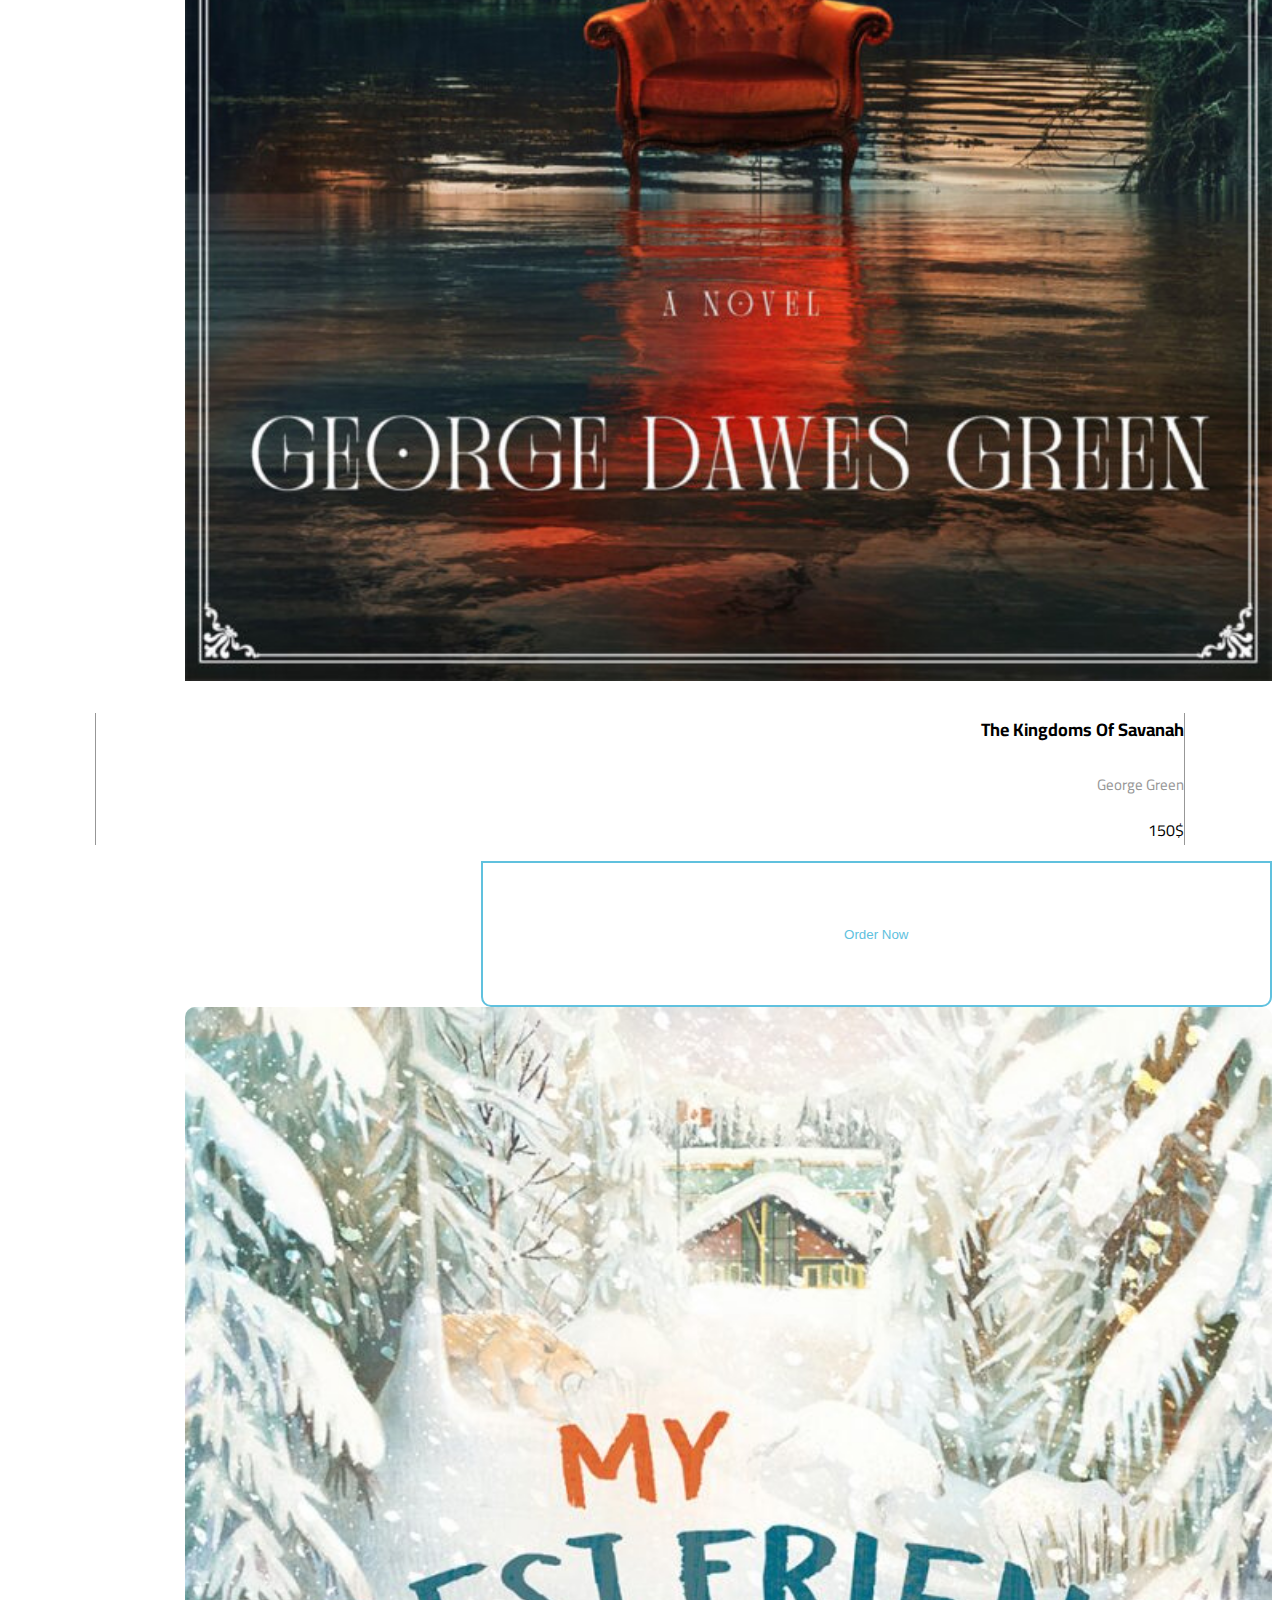
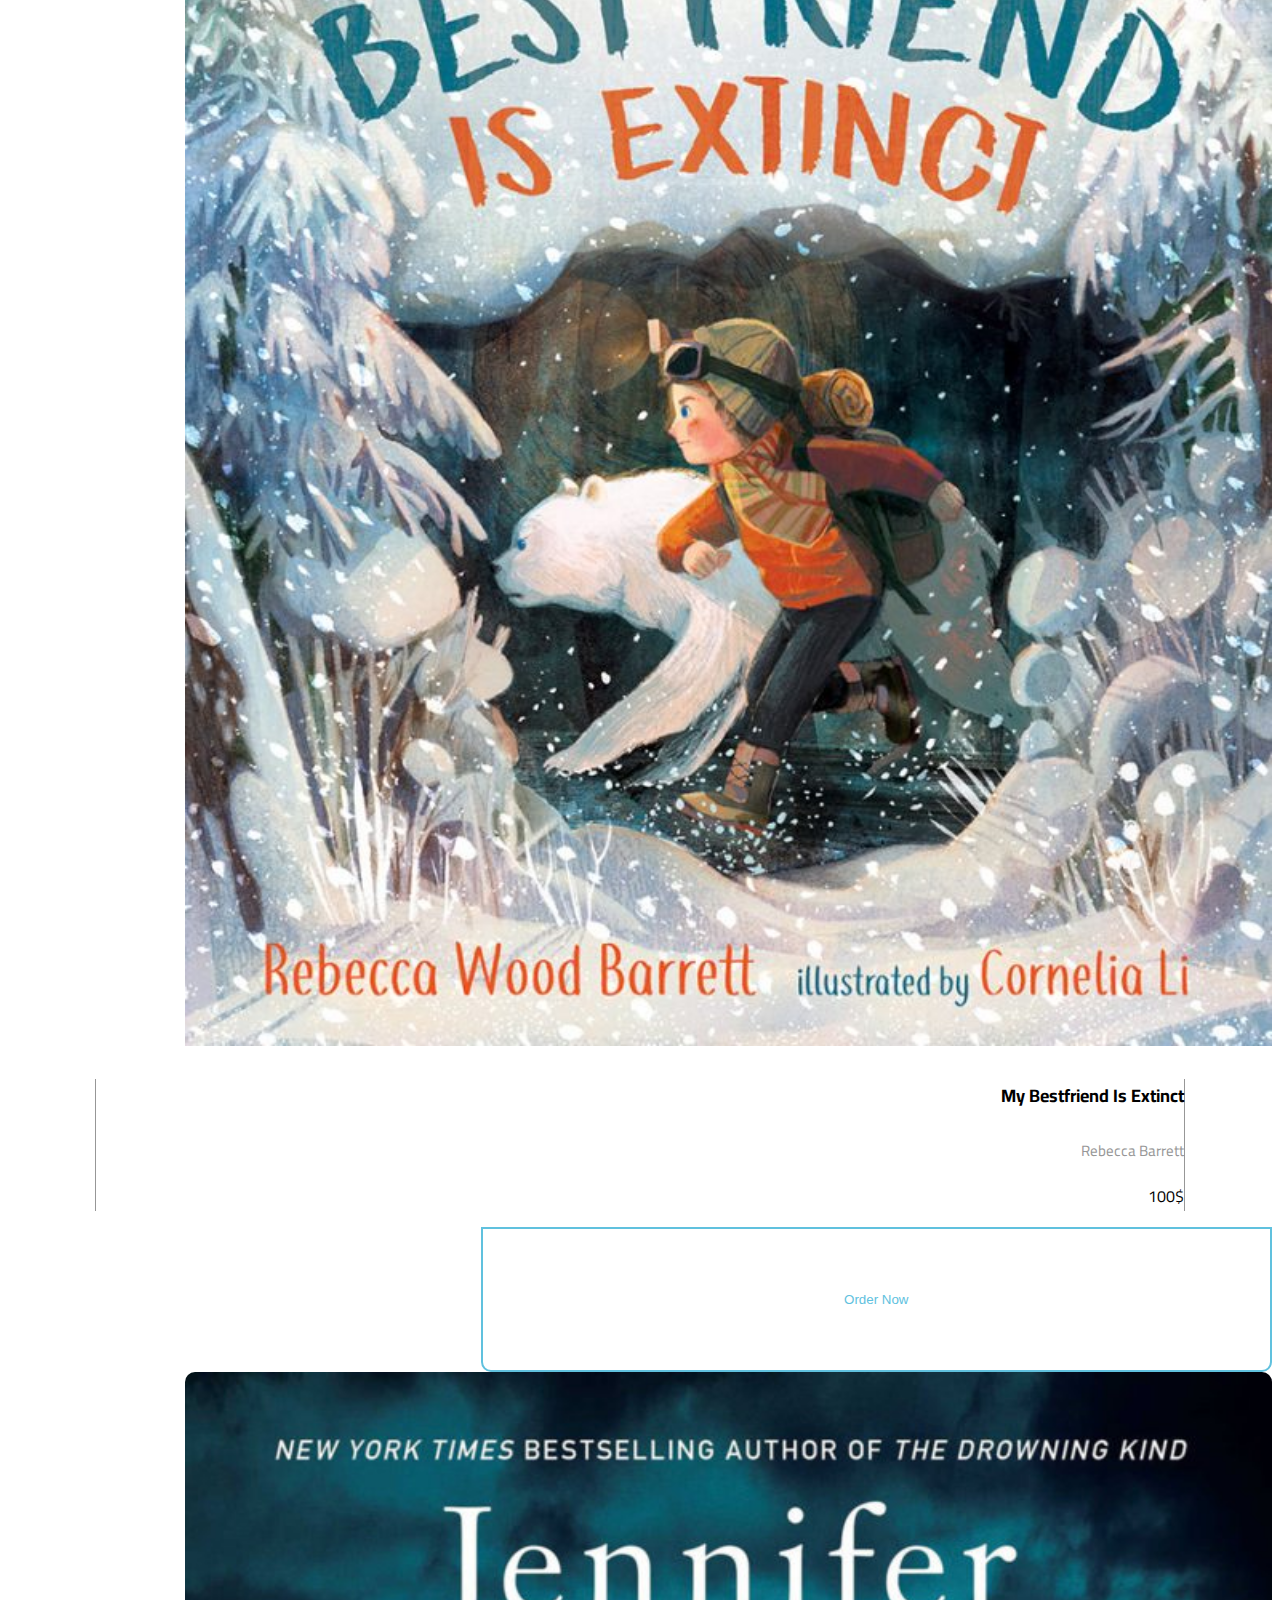
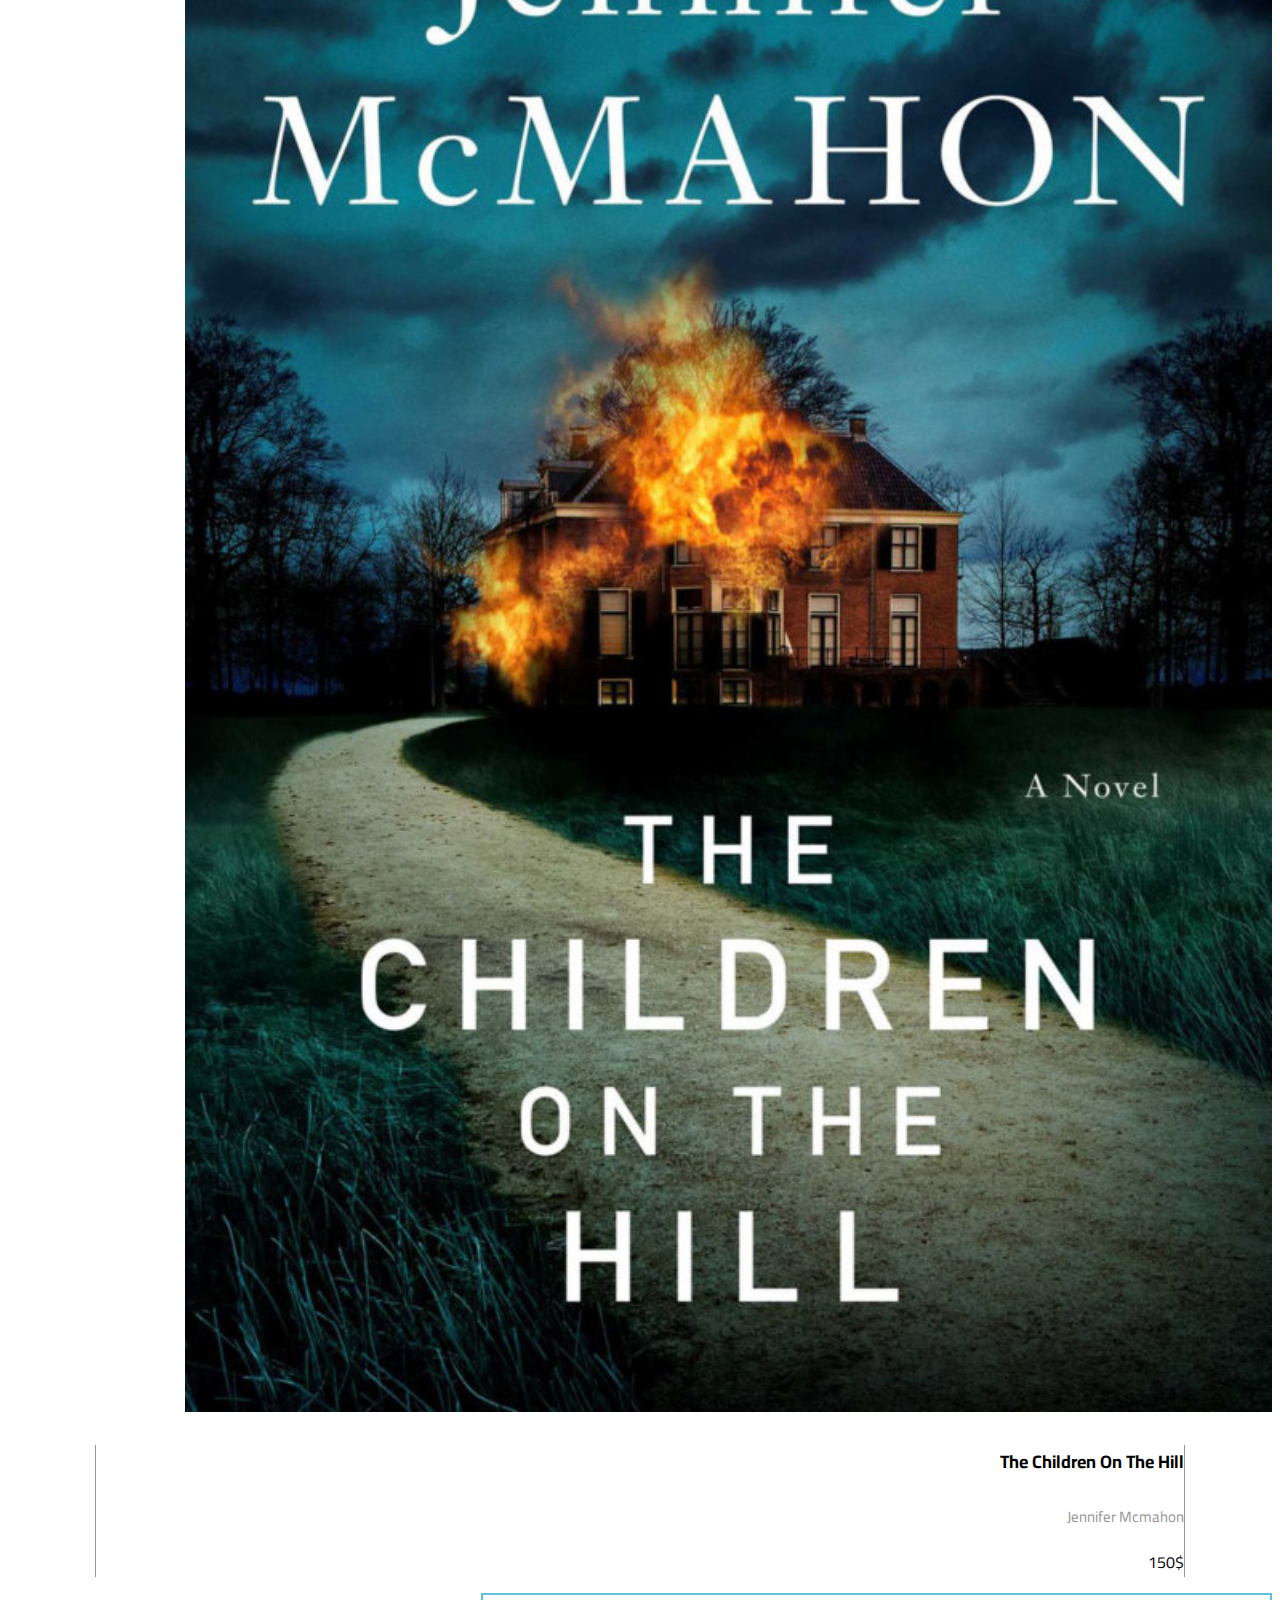
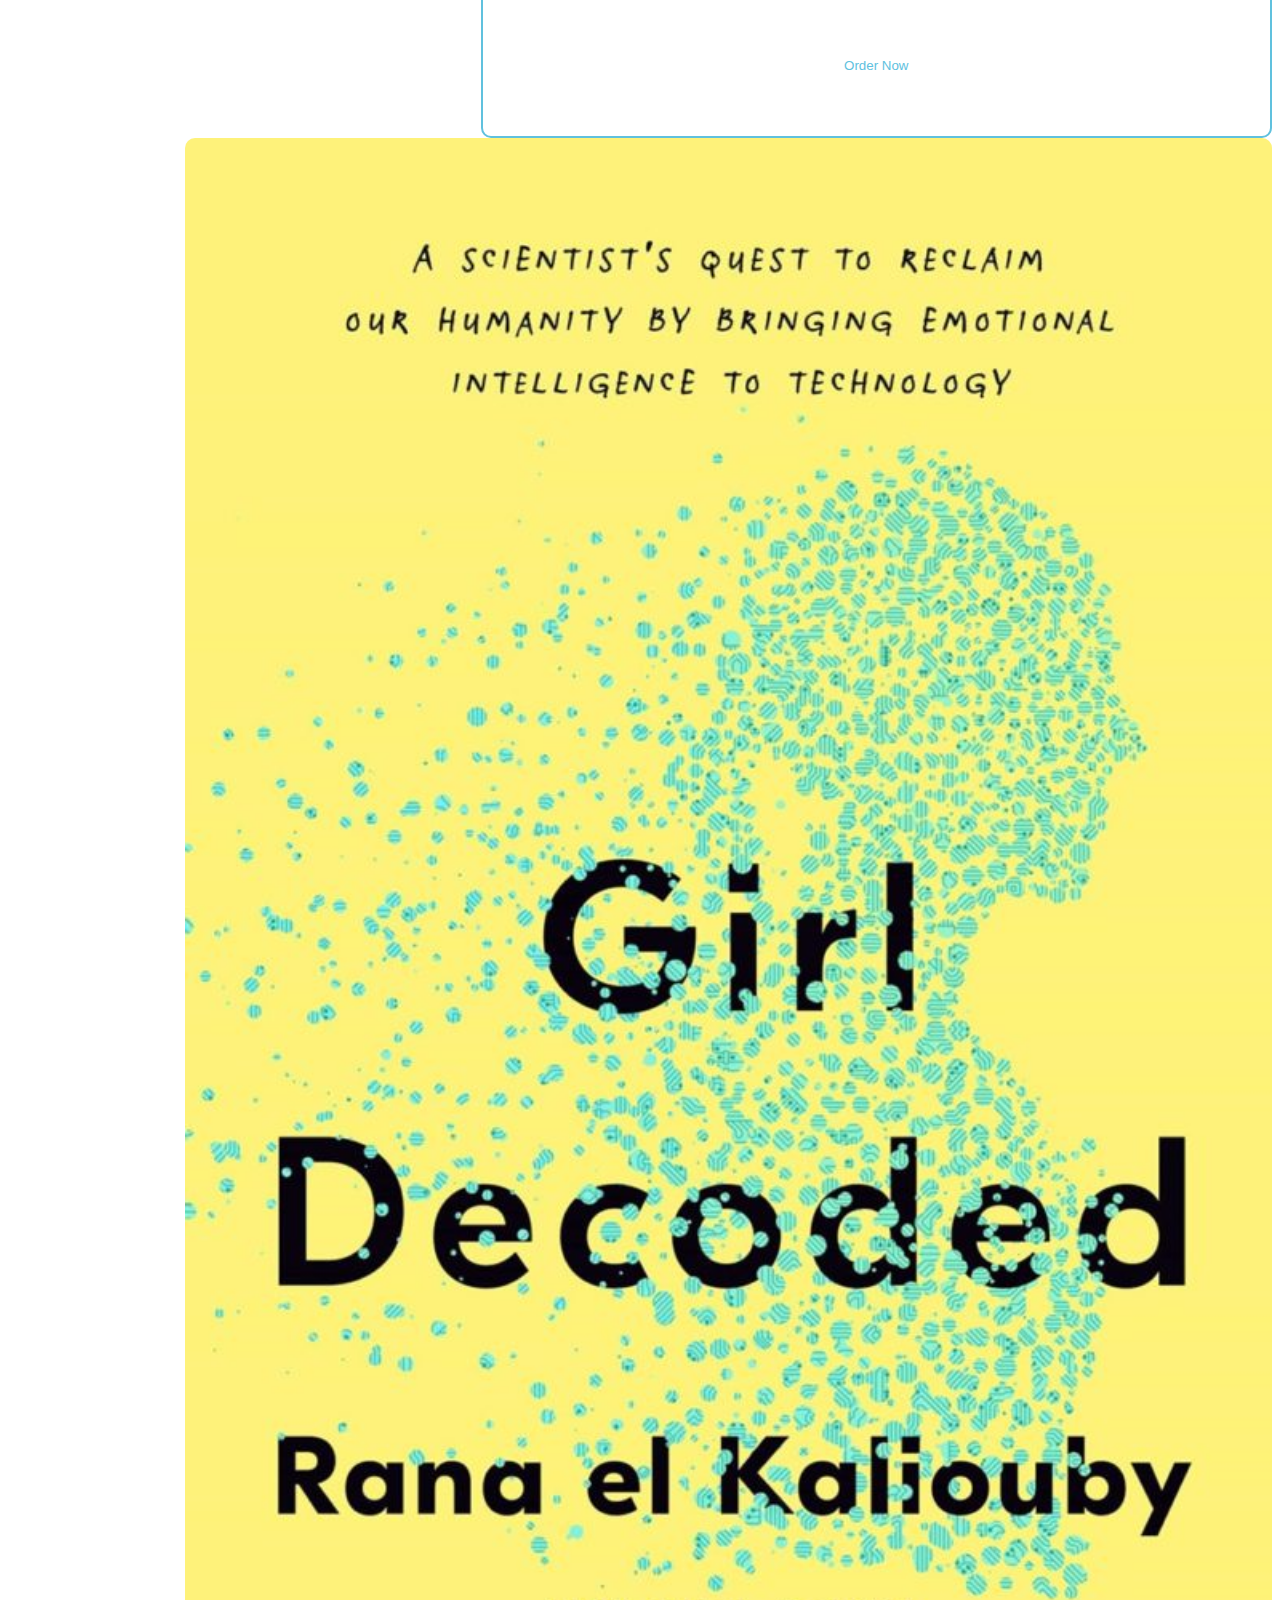
==== commit 063b132a: "cats" ====
--- a/index.html
+++ b/index.html
@@ -10,6 +10,7 @@
   <link rel="stylesheet" href="assets/css/all.min.css">
   <link rel="stylesheet" href="assets/css/bootstrap.min.css">
   <link rel="stylesheet" href="assets/css/style.css">
+  <link rel="stylesheet" href="assets/css/lightbox.css">
 </head>
 
 <body>
@@ -69,8 +70,8 @@
   <section class="cat mt-2" id="cat">
     <h3>تصنيفات الكتب</h3>
     <div class="container">
-      <div class="row mt-3">
-        <div class="col-lg-2 col-md-3 col-sm-6">
+      <div class="row mt-3" id="catsShow">
+        <!-- <div class="col-lg-2 col-md-3 col-sm-6">
           <div class="card m-auto mb-3" style="width: 10rem;">
             <img src="assets/img/cats/crime.jpg" class="card-img-top w-75 m-auto pt-2" alt="...">
             <div class="card-body">
@@ -122,7 +123,7 @@
               <h5 class="card-title">الطعام</h5>
             </div>
           </div>
-        </div>
+        </div> -->
 
       </div>
     </div>
@@ -247,6 +248,57 @@
     </div>
   </section>
   <!-- end of books section -->
+
+  <!-- start of slider section -->
+  <section class="slider">
+    <div id="carouselExampleIndicators" class="carousel slide" data-bs-ride="carousel">
+        <div class="carousel-indicators">
+          <button type="button" data-bs-target="#carouselExampleIndicators" data-bs-slide-to="0" class="active" aria-current="true" aria-label="Slide 1"></button>
+          <button type="button" data-bs-target="#carouselExampleIndicators" data-bs-slide-to="1" aria-label="Slide 2"></button>
+          <button type="button" data-bs-target="#carouselExampleIndicators" data-bs-slide-to="2" aria-label="Slide 3"></button>
+        </div>
+        <div class="carousel-inner">
+          <div class="carousel-item active slide1">
+            <div class="slide-content">
+                <p>
+                    " هناك ثمة وقت في حياة الإنسان إذا انتفع به نال فوزاً ومجداً، وإذا لم ينتهز الفرصة أصبحت حياته عديمة الفائدة وبائسة. "
+                </p>
+                <p>وليام شكسبير</p>
+            </div>
+          </div>
+          <div class="carousel-item slide2">
+            <div class="slide-content">
+                <p>
+                  " إذا لم تقرأ سوى الكتب التي يقرؤها سواك، فلن تفكر سوى بما يفكر به سواك. "
+
+                </p>
+                <p>
+                    هاروكي موراكامي
+                </p>
+            </div>
+          </div>
+          <div class="carousel-item slide3">
+            <div class="slide-content">
+                <p>
+                   "  قد تكون أفضل الطرق أصعبها و لكن عليك دائماً اتباعها ، إذ أنّ الاعتياد عليها سيجعل الأمور تبدو سهلة .  "
+                </p>
+                <p>
+                    أبو الطيب المتنبي
+                </p>
+            </div>
+          </div>
+        </div>
+        <button class="carousel-control-prev " type="button" data-bs-target="#carouselExampleIndicators" data-bs-slide="prev">
+          <span class="carousel-control-prev-icon" aria-hidden="true"></span>
+          <span class="visually-hidden">Previous</span>
+        </button>
+        <button class="carousel-control-next" type="button" data-bs-target="#carouselExampleIndicators" data-bs-slide="next">
+          <span class="carousel-control-next-icon" aria-hidden="true"></span>
+          <span class="visually-hidden">Next</span>
+        </button>
+      </div>
+    </section>
+  <!-- end of slider section -->
 
   <!-- start of writer section -->
   <section class="writer">
@@ -327,8 +379,42 @@
   </section>
   <!-- End of writer section -->
 
+  <!-- start of gallery section -->
+  <section class="image-gallery">
+    <div class="container">
+      <div class="my-4 title">
+          <i class="fa-regular fa-images"></i>
+          <h2>Gallery</h2>
+      </div>
+      <div class="gallery">
+              <a href="assets/img/gallery/pic1.jpg" data-lightbox="models" data-title="Caption1" class="pic1">
+              </a>
+              <a href="assets/img/gallery/pic2.jpg" data-lightbox="models" data-title="Caption2" class="pic2">
+              </a>
+              <a href="assets/img/gallery/pic3.jpg" data-lightbox="models" data-title="Caption3" class="pic3">
+              </a>
+              <a href="assets/img/gallery/pic4.jpg" data-lightbox="models" data-title="Caption4" class="pic4">
+              </a>
+              <a href="assets/img/gallery/pic5.jpg" data-lightbox="models" data-title="Caption5" class="pic5">
+              </a>
+              <a href="assets/img/gallery/pic6.jpg" data-lightbox="models" data-title="Caption6" class="pic6">
+              </a>
+              <a href="assets/img/gallery/pic7.jpg" data-lightbox="models" data-title="Caption7" class="pic7">
+              </a>
+              <a href="assets/img/gallery/pic8.jpg" data-lightbox="models" data-title="Caption8" class="pic8">
+              </a>
+              <a href="assets/img/gallery/pic9.jpg" data-lightbox="models" data-title="Caption9" class="pic9">
+              </a>
+          
+      </div>
+    </div>
+  </section>
+  <!-- start of gallery section -->
+
+  
+
   <!-- start of about section  -->
-  <section class="about pb-5 my-5 ">
+  <section class="about pb-5 mt-5 ">
     <div class="container">
       <div class="row">
         <div class="col-md-3 ">
@@ -449,12 +535,9 @@
   </section>
   <!-- end of about section  -->
 
-
-
-
-
   <script src="assets/js/bootstrap.bundle.min.js"></script>
-  <script src="assets/js/main.js"></script>
+  <script src="assets/js/lightbox-plus-jquery.js"></script>
+  <script src="assets/js/main.js" type="module"></script>
 </body>
 
 </html>--- a/assets/css/style.css
+++ b/assets/css/style.css
@@ -23,6 +23,7 @@
 body {
     direction: rtl;
     font-family: 'Cairo', sans-serif;
+    overflow-x: hidden;
 }
 
 /* Start nav Section */
@@ -95,6 +96,8 @@
     transform: translateY(-15px);
     z-index: 999;
     position: relative;
+    box-shadow: 1px 1px 5px rgb(191, 189, 189);
+    line-height: 40px;
 }
 
 .card h5 {
@@ -165,8 +168,172 @@
 
 /* End Books Section */
 
-
-
+/* Start Slider Section */
+.slider{
+    margin: 4rem 0;
+    box-shadow: rgba(0, 0, 0, 0.4) 0px 5px, rgba(0, 0, 0, 0.3) 0px 10px, rgba(0, 0, 0, 0.2) 0px 15px, rgba(0, 0, 0, 0.1) 0px 20px, rgba(0, 0, 0, 0.05) 0px 25px,
+    rgba(0, 0, 0, 0.4) 0px -5px, rgba(0, 0, 0, 0.3) 0px -10px, rgba(0, 0, 0, 0.2) 0px -15px, rgba(0, 0, 0, 0.1) 0px -20px, rgba(0, 0, 0, 0.05) 0px -25px;
+    
+}
+.slider .carousel-item{
+    height: 80vh;
+    min-height: 300px;
+    min-width: 290px;
+    position: relative;
+}
+.slider .carousel-item .slide-content{
+    position: absolute;
+    left: 50%;
+    top:50%;
+    transform: translate(-50%,-50%);
+    width: 70vw;
+    text-align: center;
+    font-size: 2rem;
+    font-weight: 600;
+    color: rgb(0, 0, 0);
+}
+.slider .carousel-item .slide-content p{
+    direction: rtl;
+}
+
+.slide1 , .slide2, .slide3{
+    background-image: url(../img/slider/slide.jpg);
+    background-repeat: repeat;
+    
+}
+@media screen and (max-width: 991px) {
+    .slider .carousel-item{
+        height: 50vh;
+    }
+    .slider .carousel-item .slide-content{
+        width: 90vw;
+        font-size: 1.7rem;
+    } 
+    .carousel-control-prev,.carousel-control-next{
+        display: none;
+    }
+}
+/* End Slider Section */
+
+/* Start Gallery Section */
+.image-gallery{
+    height: 70vh;
+    min-height:650px;
+}
+.title{
+    text-align: center;
+}
+.title i{
+    font-size: 1.5rem;
+    color: var(--mainColor);
+}
+.gallery{
+    display: grid;
+    grid-template-columns: repeat(4, 1fr);
+    grid-template-rows: auto;
+    grid-gap: 1rem;
+    grid-template-areas: 
+    'pic1 pic1 pic2 pic3'
+    'pic4 pic5 pic5 pic6'
+    'pic7 pic8 pic9 pic9';
+}
+.gallery a{
+    text-decoration: none;
+    width: 100%;
+    height: 9.5rem;
+    background-size: cover;
+    background-position: center;
+    background-repeat: no-repeat;
+    display: flex;
+    align-items: center;
+    justify-content: center;
+    border-radius: 1rem;
+}
+
+.gallery a::before{
+    width: 100%;
+    height: 100%;
+    content: "";
+    color: black;
+    font-size: 1.3rem;
+    border-radius: 1rem;
+    display: flex;
+    justify-content: center;
+    align-items: center;
+    background-color: rgba(255, 228, 196,0.5);
+    opacity: 0;
+    transition: all 0.6s;
+}
+.gallery a:hover::before{
+    content: "<< See Image >>";
+    opacity: 1;
+}
+
+.pic1{
+    grid-area: pic1;
+    background-image: url("../img/gallery/pic1.jpg");
+}
+.pic2{
+    grid-area: pic2;
+    background-image: url("../img/gallery/pic2.jpg");
+}
+.pic3{
+    grid-area: pic3;
+    background-image: url("../img/gallery/pic3.jpg");
+}
+.pic4{
+    grid-area: pic4;
+    background-image: url("../img/gallery/pic4.jpg");
+}
+.pic5{
+    grid-area: pic5;
+    background-image: url("../img/gallery/pic5.jpg");
+}
+.pic6{
+    grid-area: pic6;
+    background-image: url("../img/gallery/pic6.jpg");
+}
+.pic7{
+    grid-area: pic7;
+    background-image: url("../img/gallery/pic7.jpg");
+}
+.pic8{
+    grid-area: pic8;
+    background-image: url("../img/gallery/pic8.jpg");
+}
+.pic9{
+    grid-area: pic9;
+    background-image: url("../img/gallery/pic9.jpg");
+}
+@media screen and (max-width: 991px) {
+    .gallery a::before{
+        font-size: 1rem;
+    }  
+}
+
+@media screen and (max-width: 767px) {
+    .gallery a::before{
+        font-size: 1.5rem;
+    }  
+    .gallery a:hover::before{
+        content: "\2725";
+    }  
+}
+@media screen and (max-width: 575px) {
+    .image-gallery{
+        min-height:800px;
+    }
+    .gallery{
+        grid-template-columns: repeat(3, 1fr);
+        grid-template-rows: auto;
+        grid-template-areas: 
+        'pic1 pic1 pic2'
+        'pic3 pic5 pic5'
+        'pic4 pic6 pic8'
+        'pic9 pic9 pic7';
+    }
+}
+/* End Gallery Section */
 
 /* start of writer */
 
@@ -389,7 +556,7 @@
     animation: border 2s alternate;
 }
 
-.about .quickLinks  a::after {
+.about .quickLinks a::after {
     content: '';
     width: 0;
     height: 2px;
@@ -399,7 +566,7 @@
     transition: all 0.6s ease;
 }
 
-.about .contact  a::after {
+.about .contact a::after {
     content: '';
     width: 0;
     height: 2px;
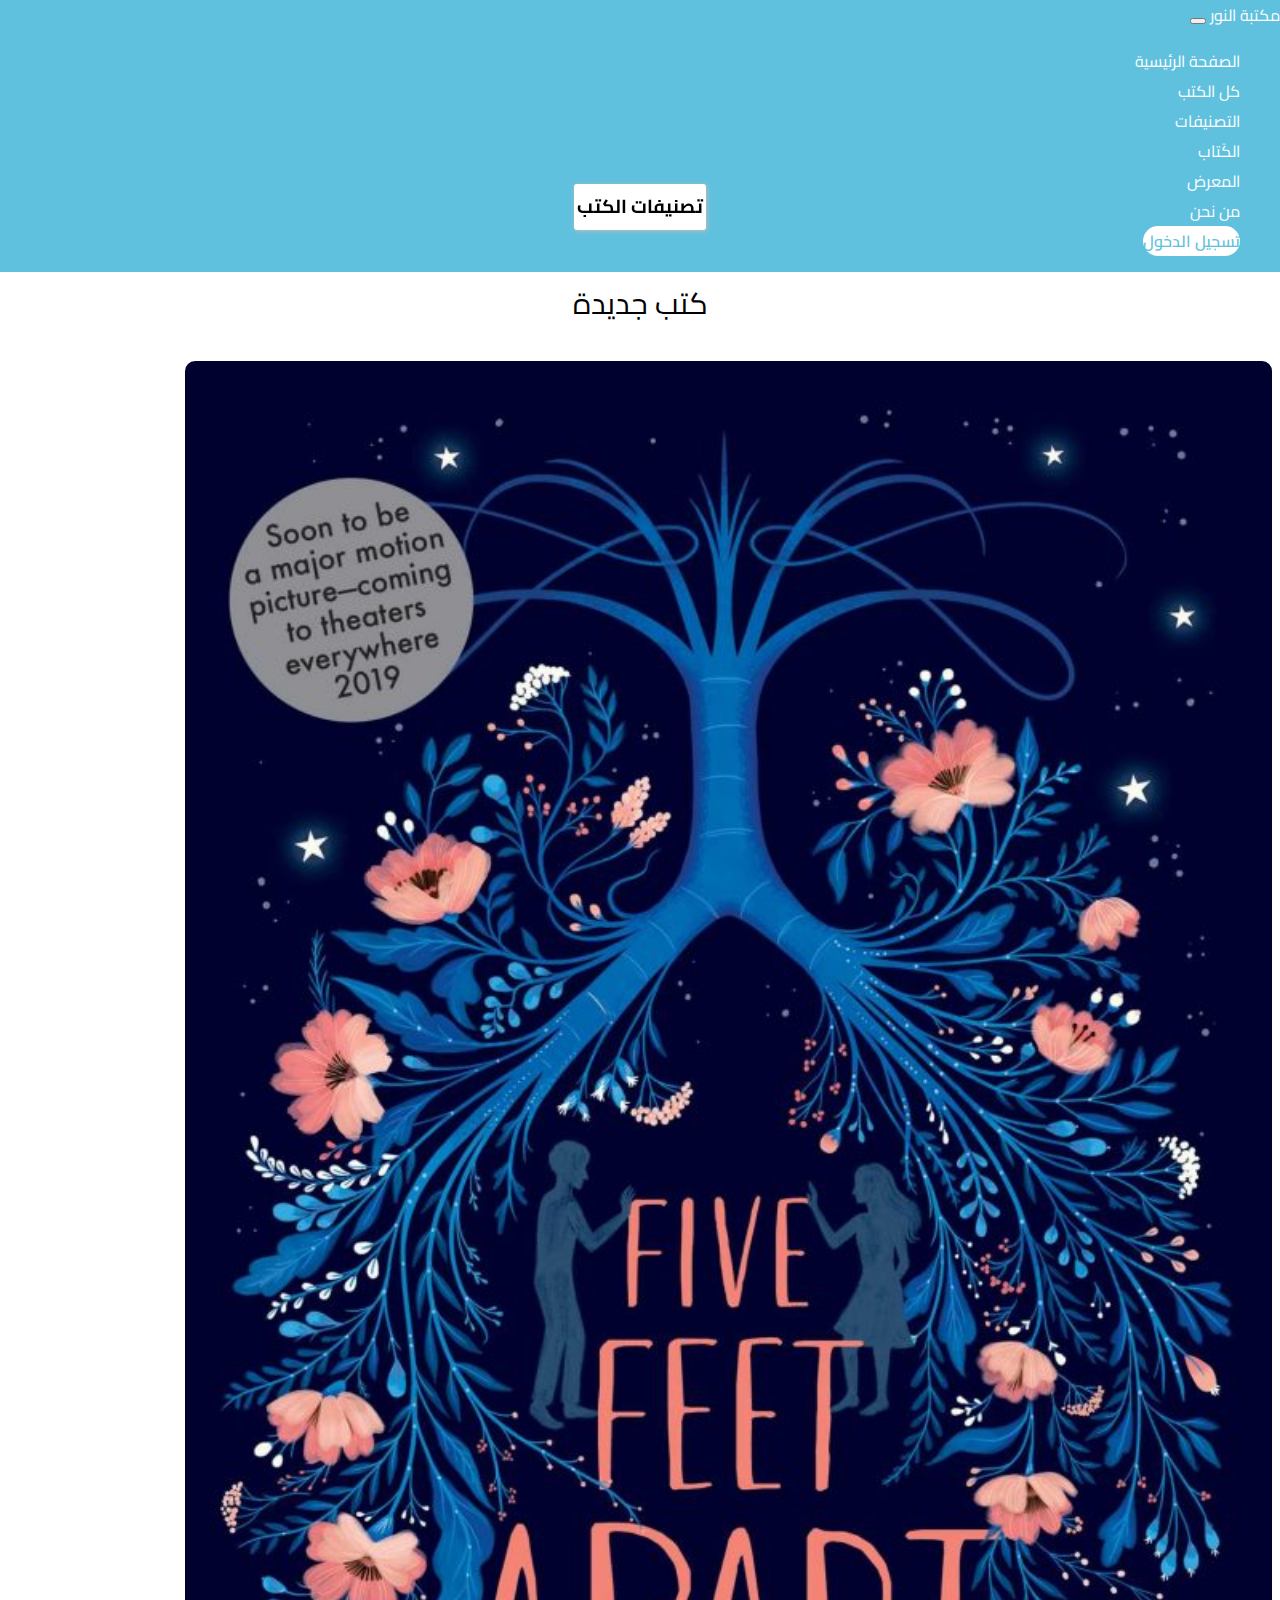
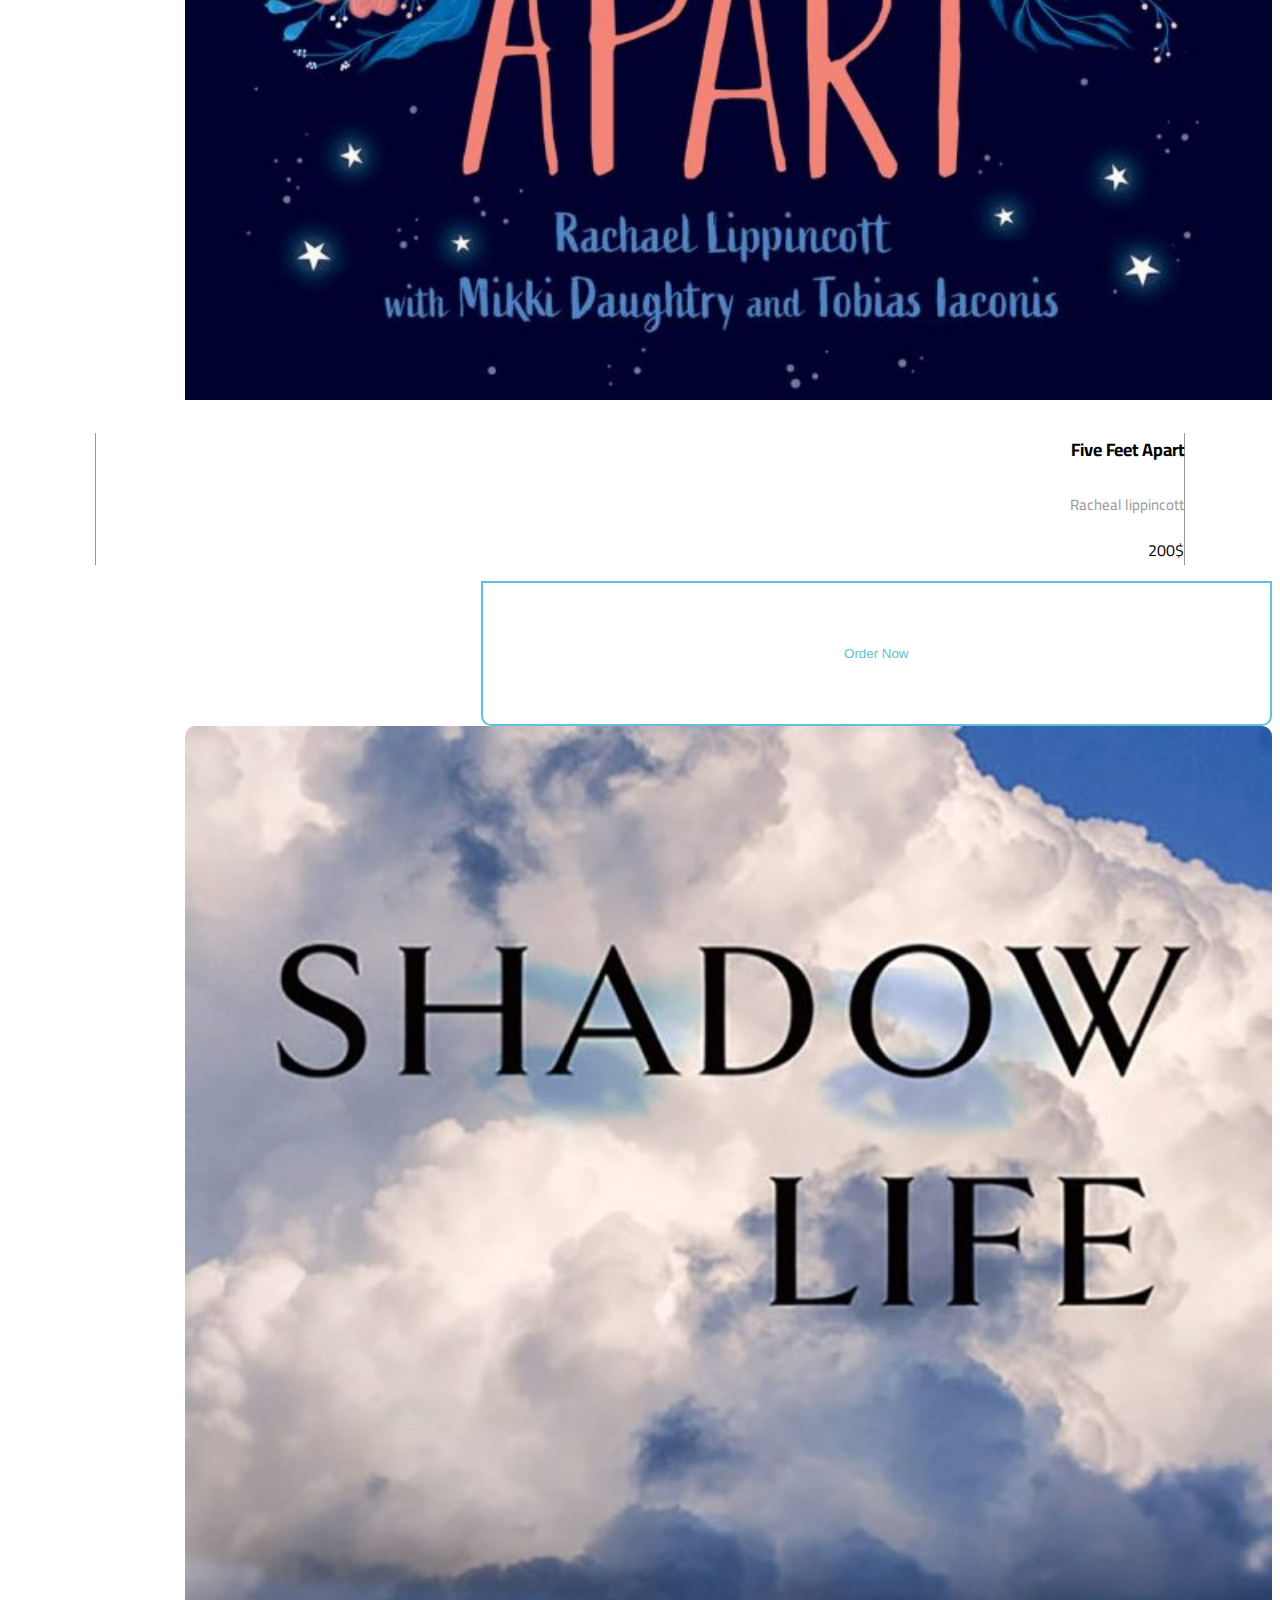
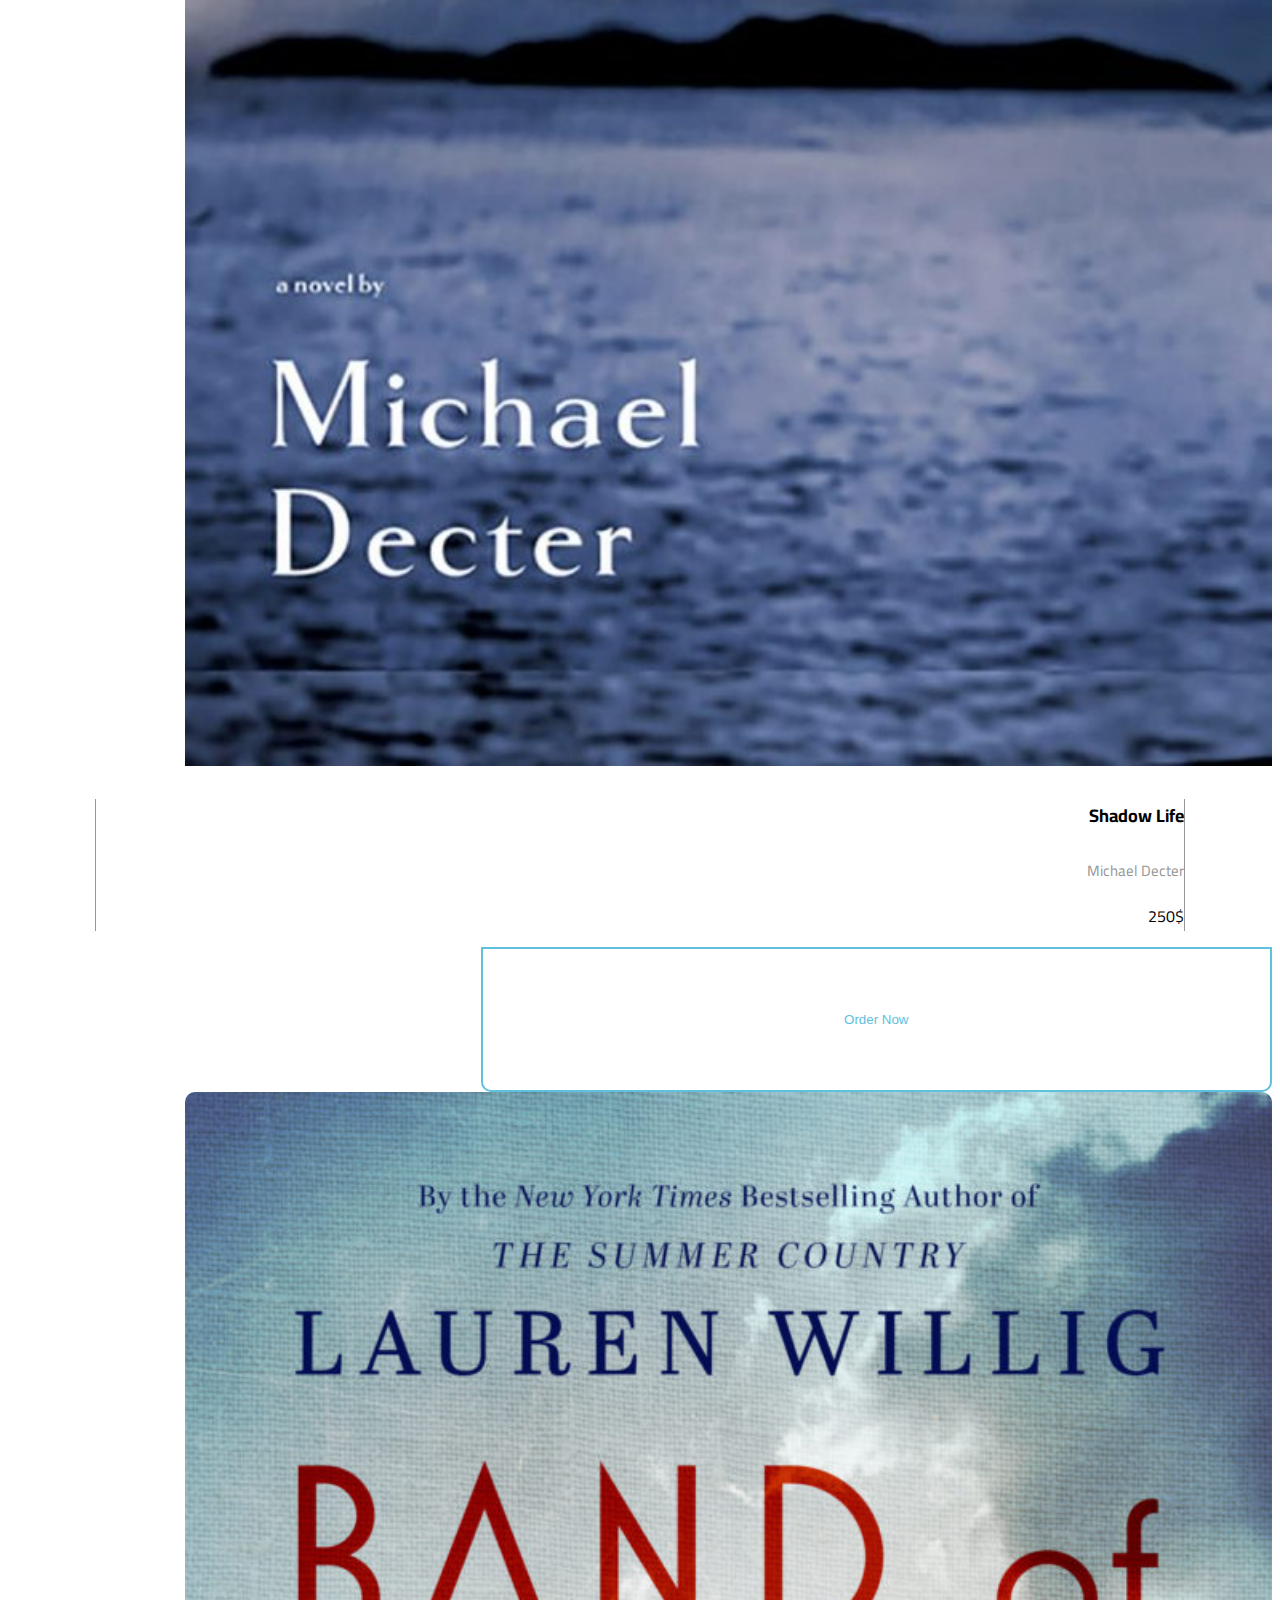
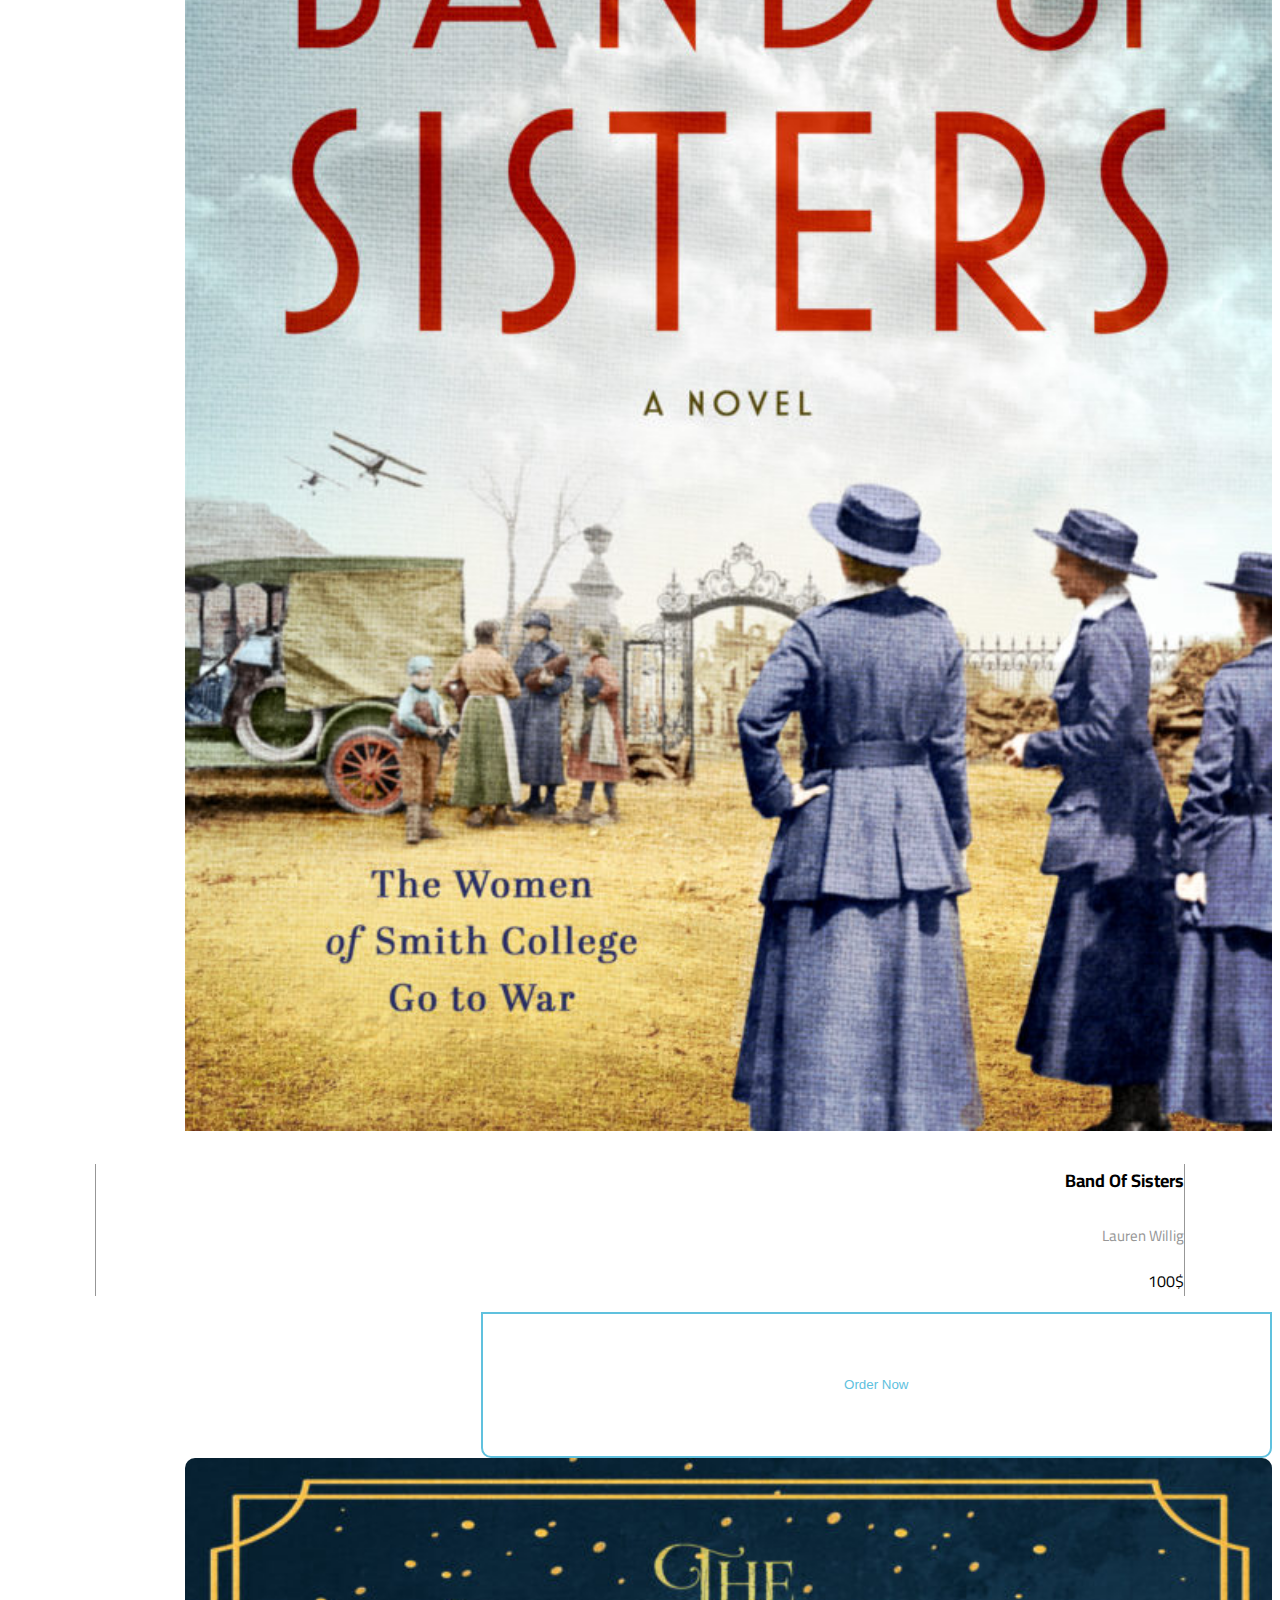
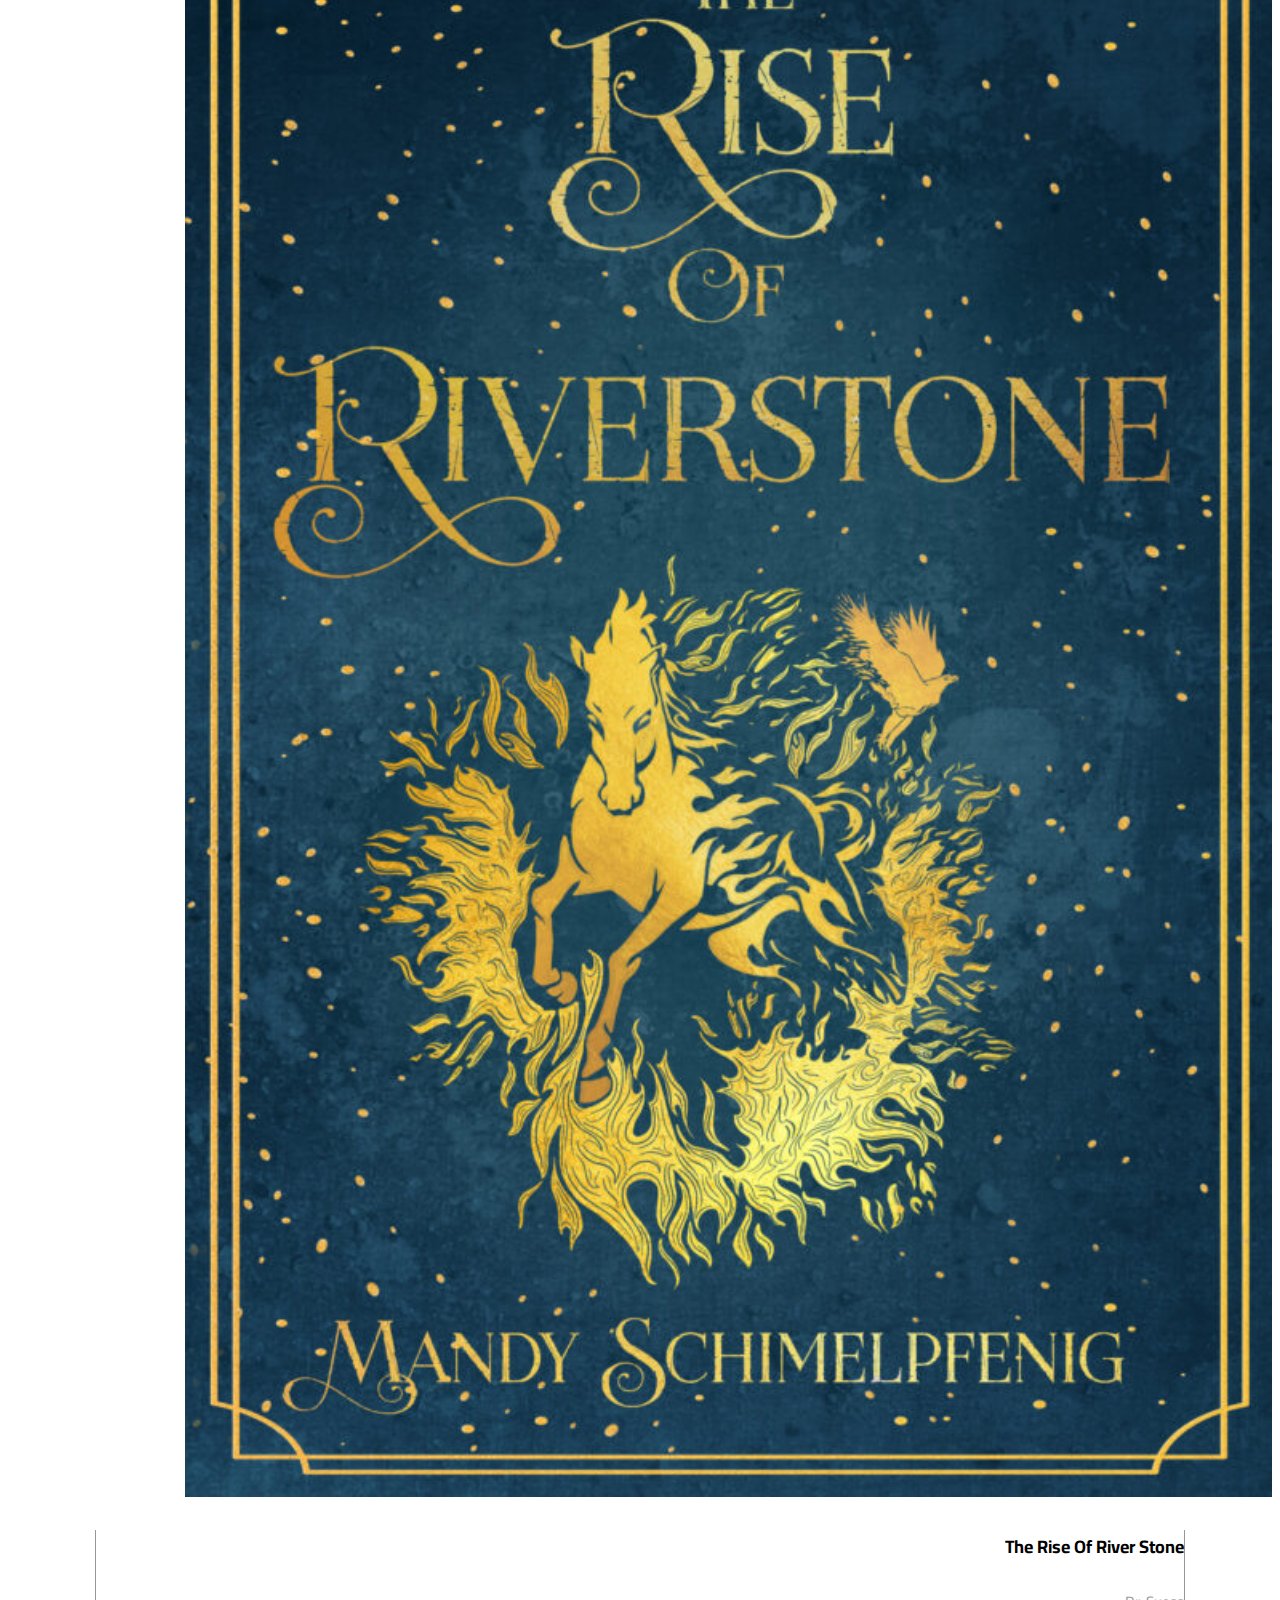
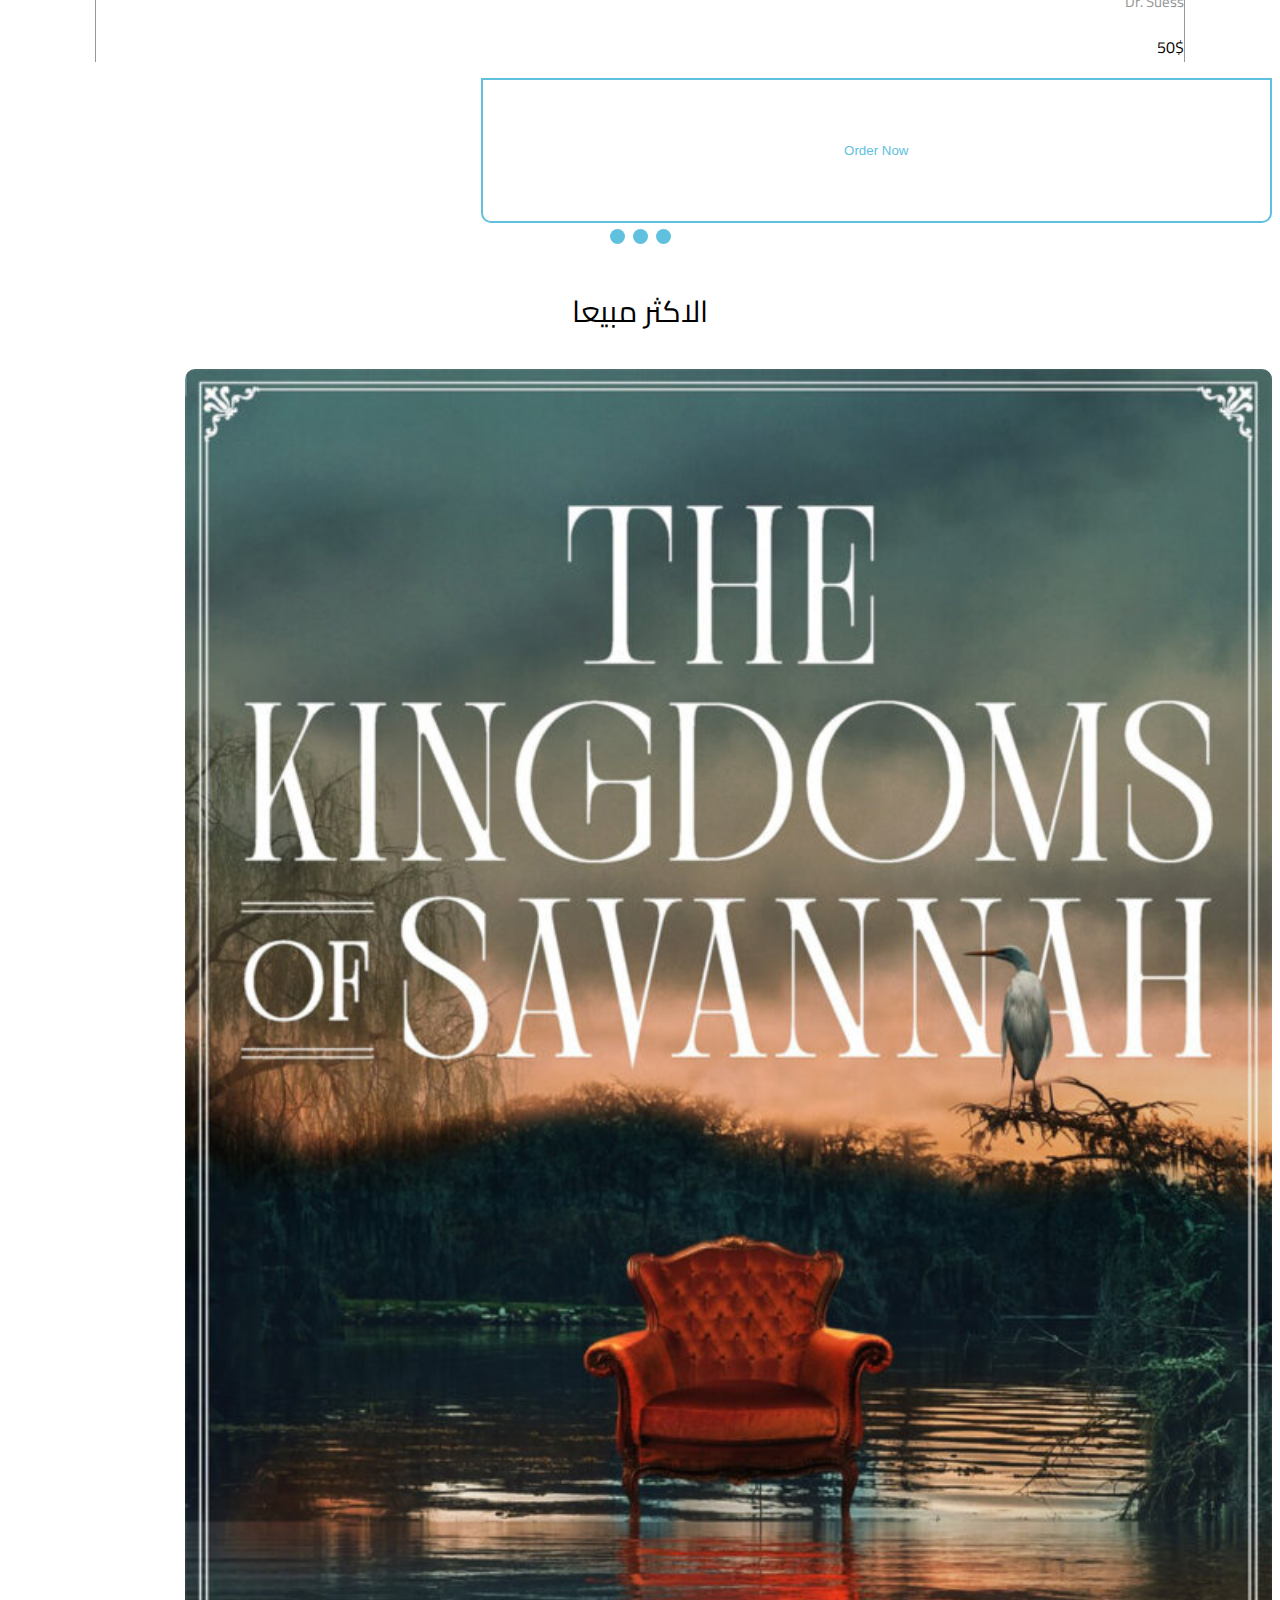
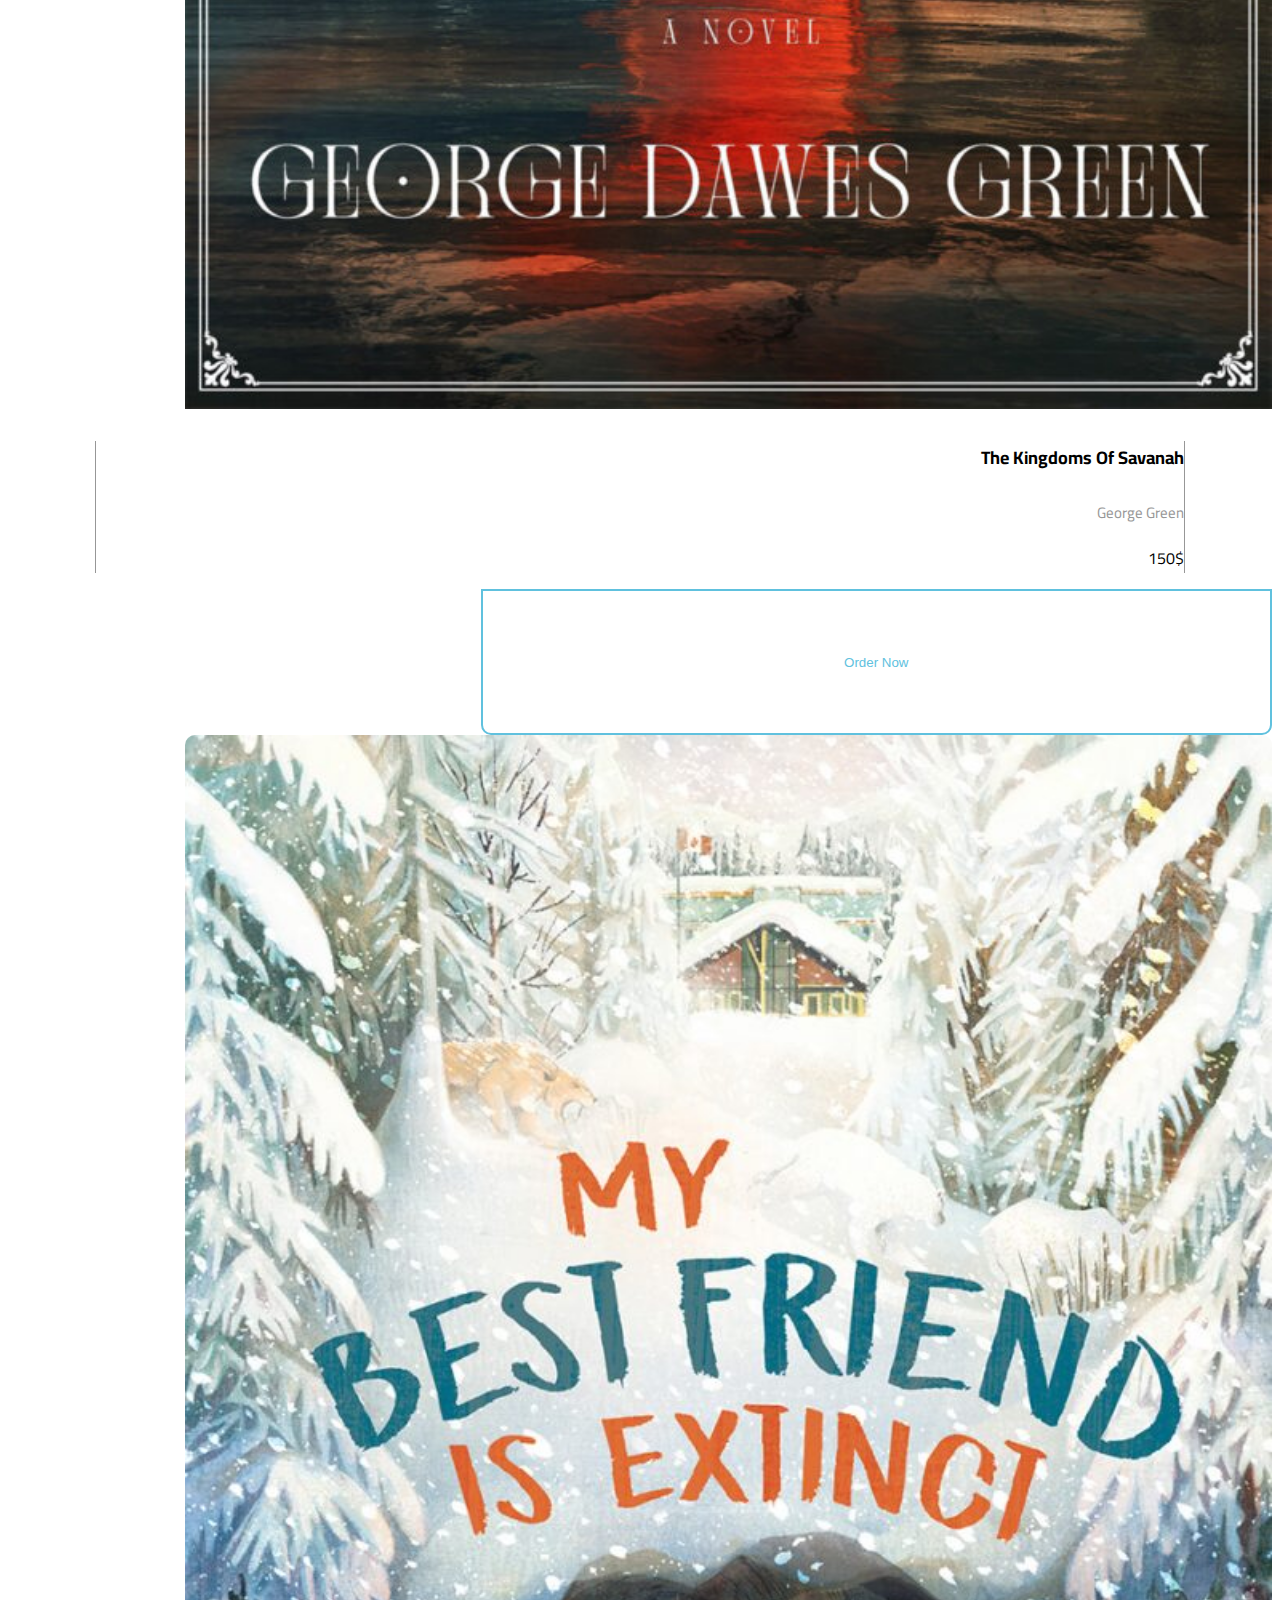
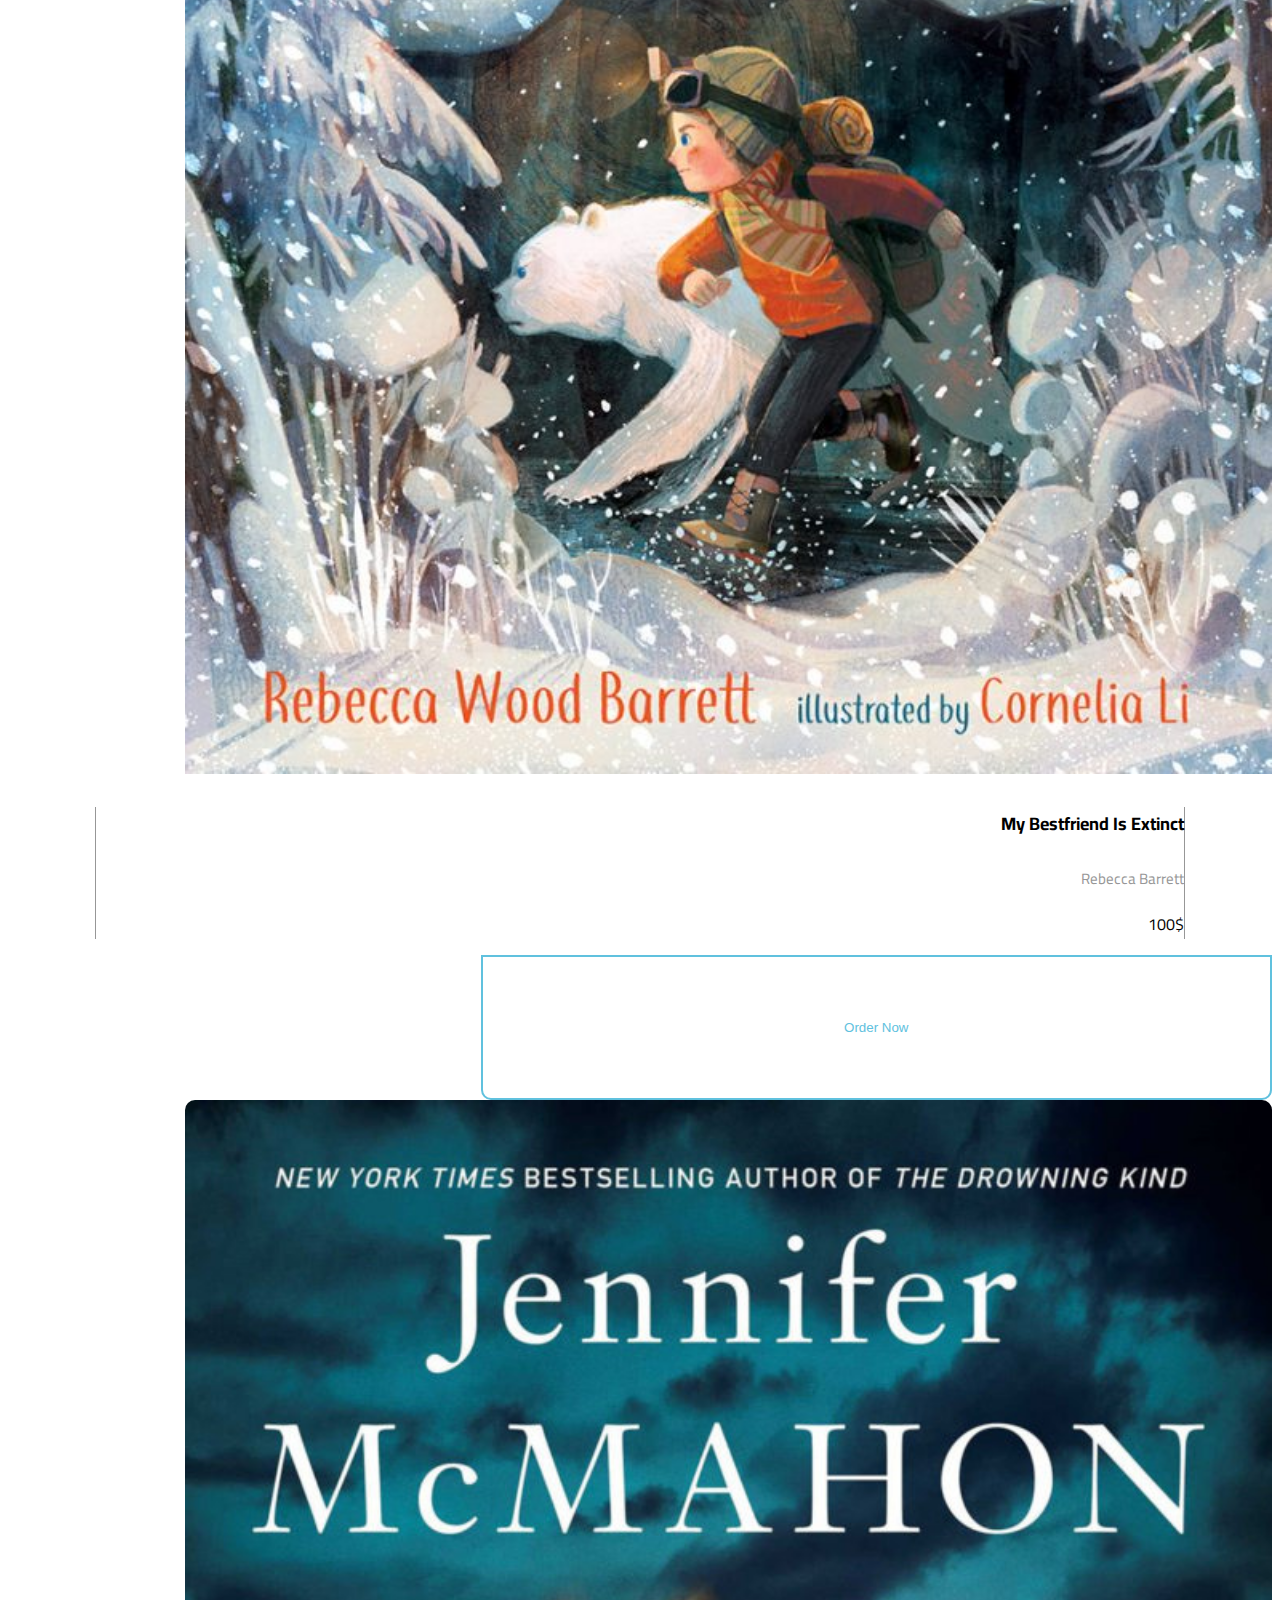
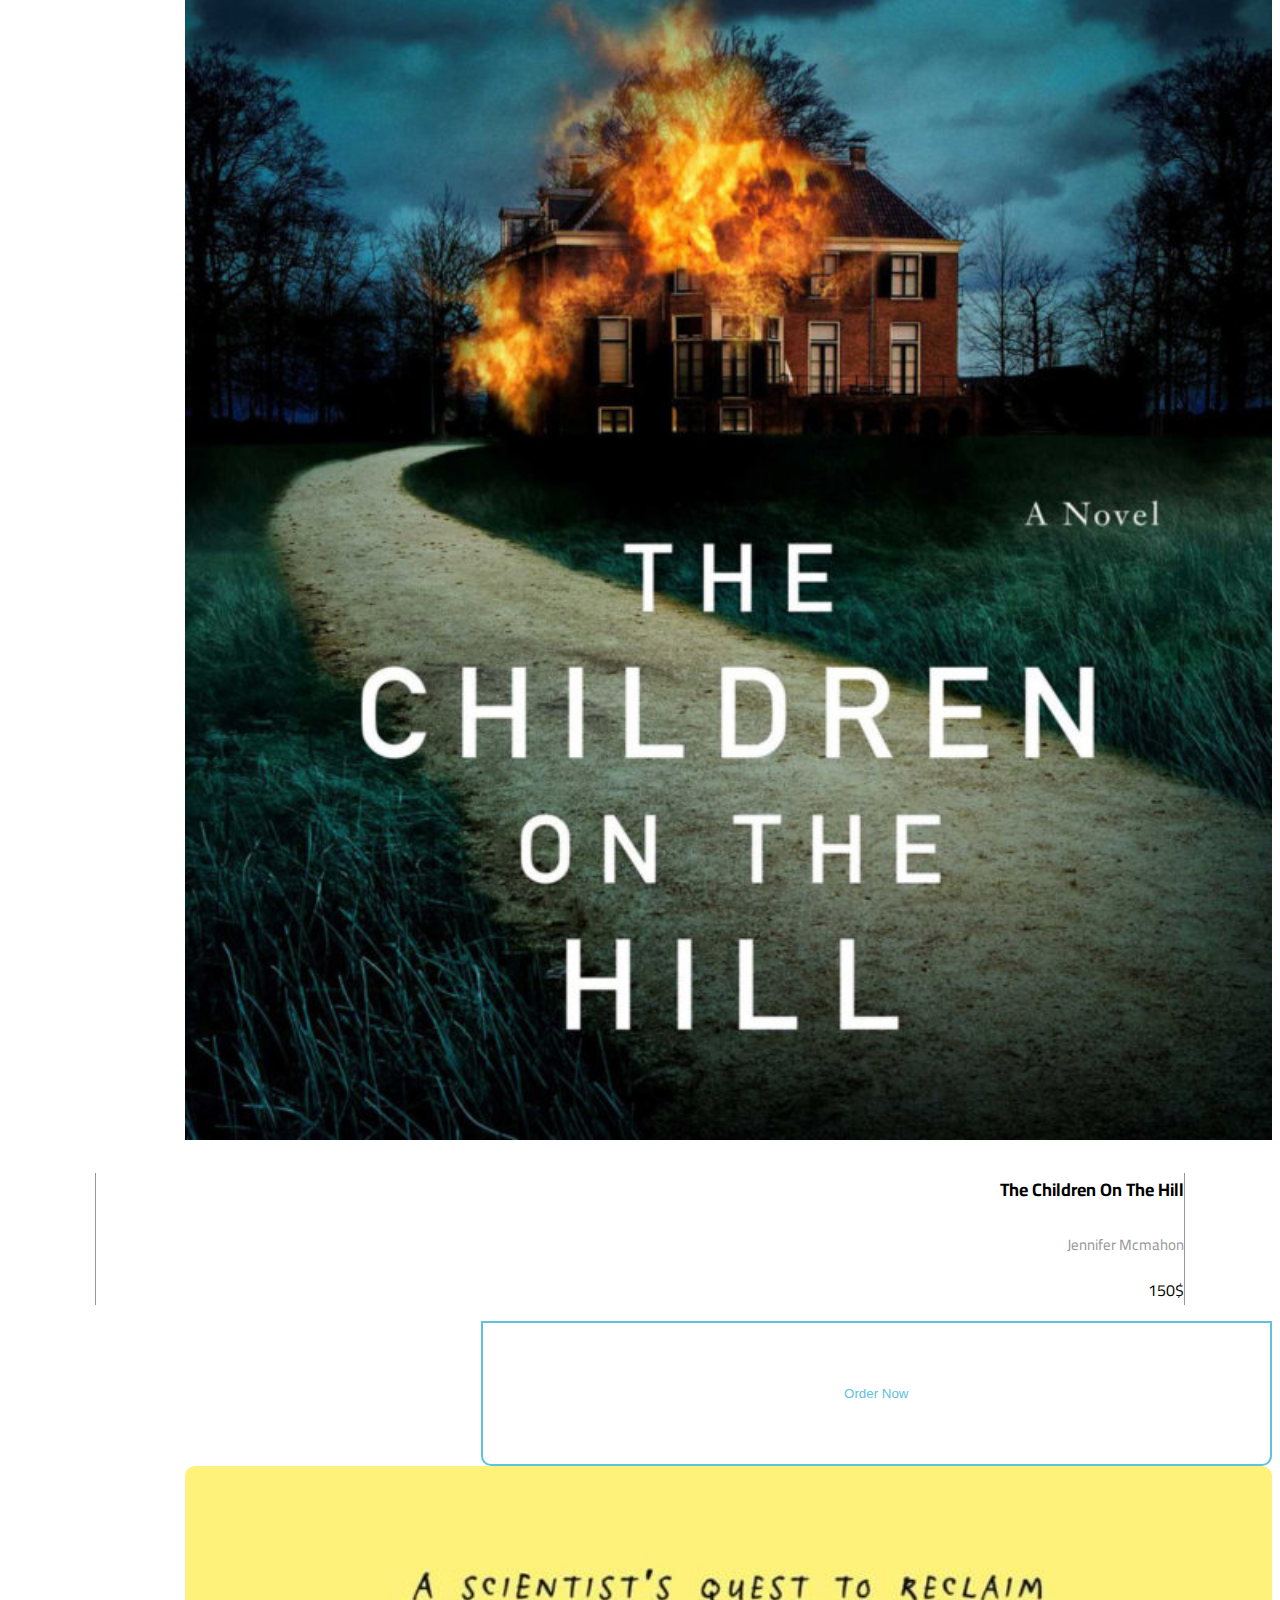
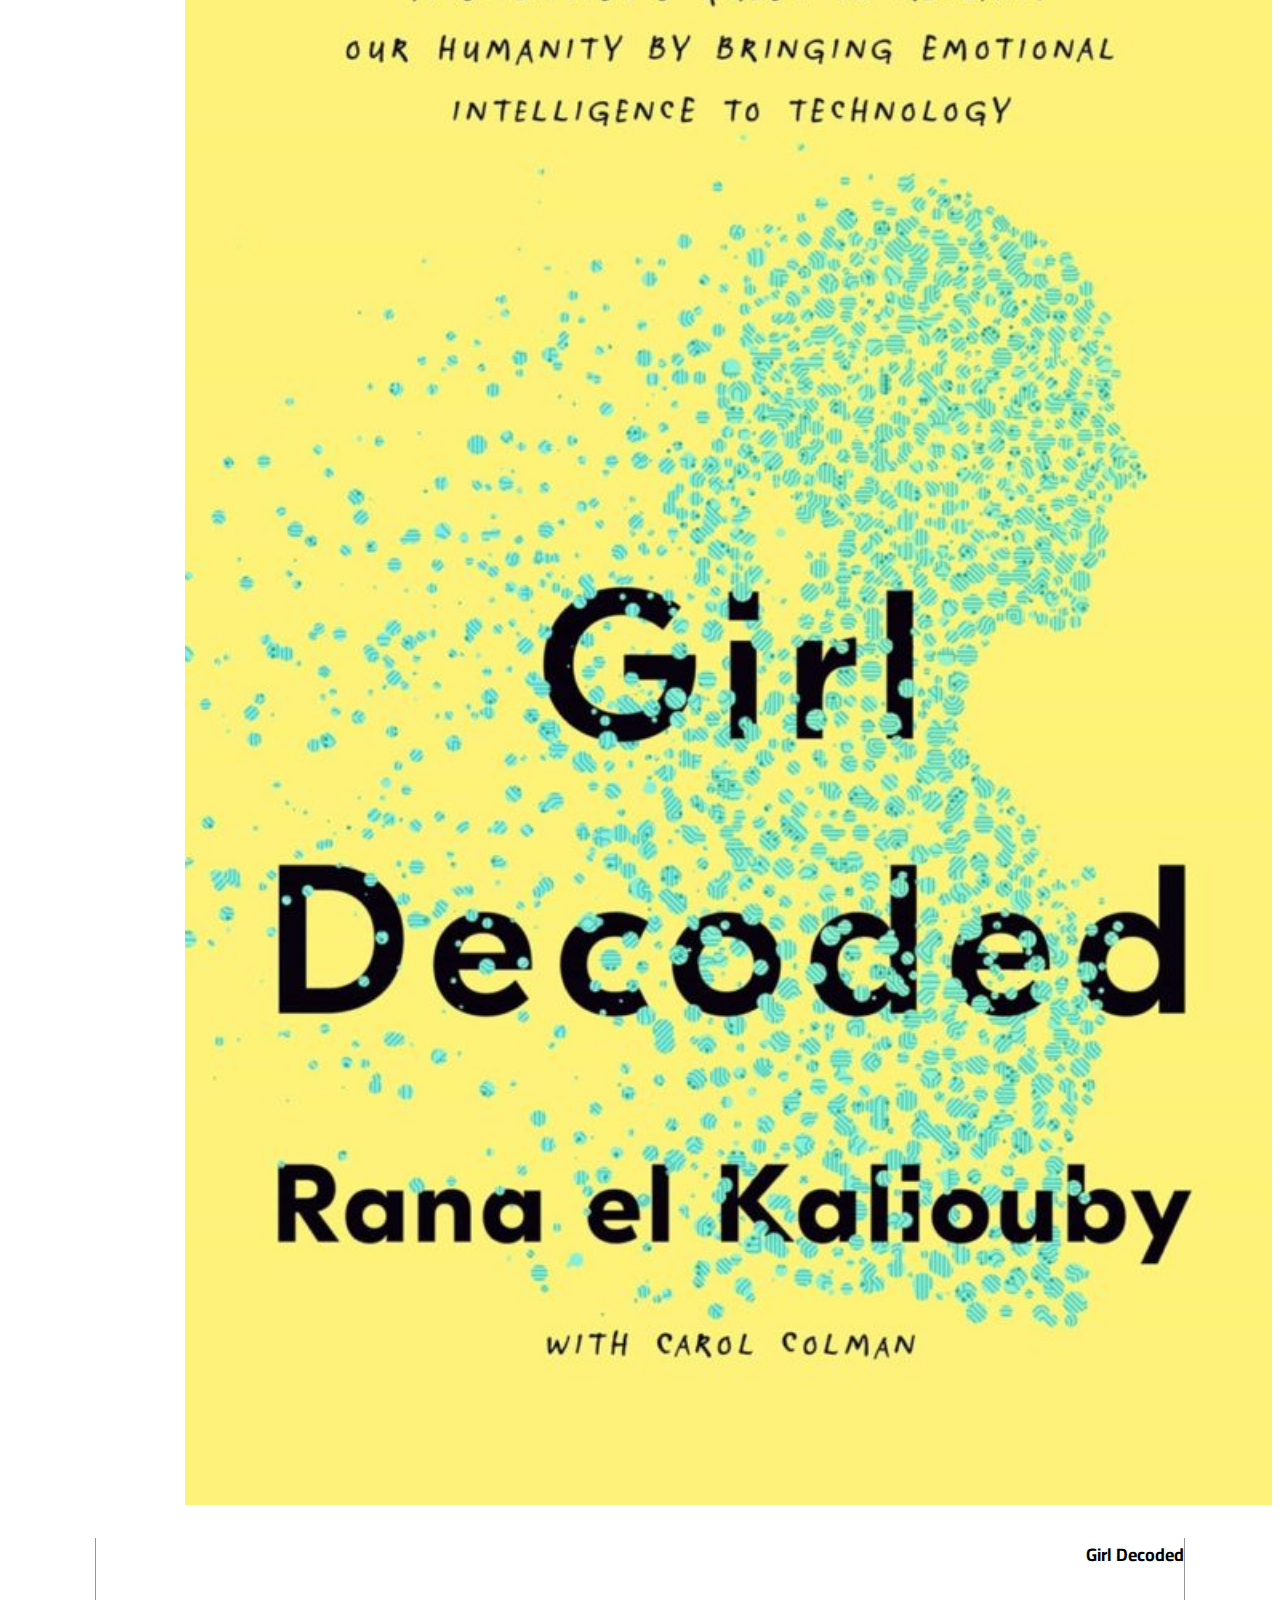
==== commit 47998a1f: "ameer changes" ====
--- a/index.html
+++ b/index.html
@@ -9,15 +9,36 @@
   <link rel="icon" href="assets/img/logo.jpg">
   <link rel="stylesheet" href="assets/css/all.min.css">
   <link rel="stylesheet" href="assets/css/bootstrap.min.css">
+  <!-- LightBox CSS -->
+  <link rel="stylesheet" href="assets/css/lightbox.css">
+  <!-- Swiper CSS -->
+  <link rel="stylesheet" href="assets/css/swiper-bundle.min.css">
   <link rel="stylesheet" href="assets/css/style.css">
-  <link rel="stylesheet" href="assets/css/lightbox.css">
+
 </head>
 
 <body>
+
+
+  <!-- start loader -->
+  <div class="loader">
+    <div class="spinner">
+      <div class="rect1"></div>
+      <div class="rect2"></div>
+      <div class="rect3"></div>
+      <div class="rect4"></div>
+      <div class="rect5"></div>
+    </div>
+  </div>
+
+
+
+  <!-- end loader -->
+
   <!-- Start nav Section -->
   <nav class="navbar navbar-expand-lg navbar-light py-3">
     <div class="container">
-      <a class="navbar-brand" href="#">مكتبة النور</a>
+      <a class="navbar-brand heads" href="#">مكتبة النور</a>
       <button class="navbar-toggler" type="button" data-bs-toggle="collapse" data-bs-target="#navbarSupportedContent"
         aria-controls="navbarSupportedContent" aria-expanded="false" aria-label="Toggle navigation">
         <span class="navbar-toggler-icon"></span>
@@ -25,28 +46,28 @@
       <div class="collapse navbar-collapse" id="navbarSupportedContent">
         <ul class="navbar-nav me-auto mb-2 mb-lg-0">
           <li class="nav-item">
-            <a class="nav-link" aria-current="page" href="#">الصفحة الرئيسية</a>
-          </li>
-          <li class="nav-item">
-            <a class="nav-link" href="#">كل الكتب</a>
-          </li>
-          <li class="nav-item">
-            <a class="nav-link" href="#cat">التصنيفات</a>
-          </li>
-          <li class="nav-item">
-            <a class="nav-link" href="#writers">الكَتاب</a>
-          </li>
-          <li class="nav-item">
-            <a class="nav-link" href="#gallery">المعرض</a>
-          </li>
-          <li class="nav-item">
-            <a class="nav-link" href="#about">من نحن</a>
+            <a class="nav-link heads" aria-current="page" href="#">الصفحة الرئيسية</a>
+          </li>
+          <li class="nav-item">
+            <a class="nav-link heads" href="#">كل الكتب</a>
+          </li>
+          <li class="nav-item">
+            <a class="nav-link heads" href="#cat">التصنيفات</a>
+          </li>
+          <li class="nav-item">
+            <a class="nav-link heads" href="#writers">الكَتاب</a>
+          </li>
+          <li class="nav-item">
+            <a class="nav-link heads" href="#gallery">المعرض</a>
+          </li>
+          <li class="nav-item">
+            <a class="nav-link heads" href="#about">من نحن</a>
           </li>
           <li class="nav-item">
             <a class="nav-link active" href="#">تسجيل الدخول</a>
           </li>
 
-
+        </ul>
       </div>
     </div>
   </nav>
@@ -252,57 +273,74 @@
   <!-- start of slider section -->
   <section class="slider">
     <div id="carouselExampleIndicators" class="carousel slide" data-bs-ride="carousel">
-        <div class="carousel-indicators">
-          <button type="button" data-bs-target="#carouselExampleIndicators" data-bs-slide-to="0" class="active" aria-current="true" aria-label="Slide 1"></button>
-          <button type="button" data-bs-target="#carouselExampleIndicators" data-bs-slide-to="1" aria-label="Slide 2"></button>
-          <button type="button" data-bs-target="#carouselExampleIndicators" data-bs-slide-to="2" aria-label="Slide 3"></button>
-        </div>
-        <div class="carousel-inner">
-          <div class="carousel-item active slide1">
-            <div class="slide-content">
-                <p>
-                    " هناك ثمة وقت في حياة الإنسان إذا انتفع به نال فوزاً ومجداً، وإذا لم ينتهز الفرصة أصبحت حياته عديمة الفائدة وبائسة. "
-                </p>
-                <p>وليام شكسبير</p>
-            </div>
-          </div>
-          <div class="carousel-item slide2">
-            <div class="slide-content">
-                <p>
-                  " إذا لم تقرأ سوى الكتب التي يقرؤها سواك، فلن تفكر سوى بما يفكر به سواك. "
-
-                </p>
-                <p>
-                    هاروكي موراكامي
-                </p>
-            </div>
-          </div>
-          <div class="carousel-item slide3">
-            <div class="slide-content">
-                <p>
-                   "  قد تكون أفضل الطرق أصعبها و لكن عليك دائماً اتباعها ، إذ أنّ الاعتياد عليها سيجعل الأمور تبدو سهلة .  "
-                </p>
-                <p>
-                    أبو الطيب المتنبي
-                </p>
-            </div>
-          </div>
-        </div>
-        <button class="carousel-control-prev " type="button" data-bs-target="#carouselExampleIndicators" data-bs-slide="prev">
-          <span class="carousel-control-prev-icon" aria-hidden="true"></span>
-          <span class="visually-hidden">Previous</span>
-        </button>
-        <button class="carousel-control-next" type="button" data-bs-target="#carouselExampleIndicators" data-bs-slide="next">
-          <span class="carousel-control-next-icon" aria-hidden="true"></span>
-          <span class="visually-hidden">Next</span>
-        </button>
-      </div>
-    </section>
+      <div class="carousel-indicators">
+        <button type="button" data-bs-target="#carouselExampleIndicators" data-bs-slide-to="0" class="active"
+          aria-current="true" aria-label="Slide 1"></button>
+        <button type="button" data-bs-target="#carouselExampleIndicators" data-bs-slide-to="1"
+          aria-label="Slide 2"></button>
+        <button type="button" data-bs-target="#carouselExampleIndicators" data-bs-slide-to="2"
+          aria-label="Slide 3"></button>
+      </div>
+      <div class="carousel-inner">
+        <div class="carousel-item active slide1">
+          <div class="slide-content">
+            <p>
+              " هناك ثمة وقت في حياة الإنسان إذا انتفع به نال فوزاً ومجداً، وإذا لم ينتهز الفرصة أصبحت حياته عديمة
+              الفائدة وبائسة. "
+            </p>
+            <p>وليام شكسبير</p>
+          </div>
+        </div>
+        <div class="carousel-item slide2">
+          <div class="slide-content">
+            <p>
+              " إذا لم تقرأ سوى الكتب التي يقرؤها سواك، فلن تفكر سوى بما يفكر به سواك. "
+
+            </p>
+            <p>
+              هاروكي موراكامي
+            </p>
+          </div>
+        </div>
+        <div class="carousel-item slide3">
+          <div class="slide-content">
+            <p>
+              " قد تكون أفضل الطرق أصعبها و لكن عليك دائماً اتباعها ، إذ أنّ الاعتياد عليها سيجعل الأمور تبدو سهلة . "
+            </p>
+            <p>
+              أبو الطيب المتنبي
+            </p>
+          </div>
+        </div>
+      </div>
+      <button class="carousel-control-prev " type="button" data-bs-target="#carouselExampleIndicators"
+        data-bs-slide="prev">
+        <span class="carousel-control-prev-icon" aria-hidden="true"></span>
+        <span class="visually-hidden">Previous</span>
+      </button>
+      <button class="carousel-control-next" type="button" data-bs-target="#carouselExampleIndicators"
+        data-bs-slide="next">
+        <span class="carousel-control-next-icon" aria-hidden="true"></span>
+        <span class="visually-hidden">Next</span>
+      </button>
+    </div>
+  </section>
   <!-- end of slider section -->
 
   <!-- start of writer section -->
   <section class="writer">
-    <h2 id="writer" class="heading text-capitalize  m-0 p-0">writer</h2>
+    <h2 id="writer" class="heading text-capitalize  m-0 p-0">writers</h2>
+    <div class="slide-container swiper">
+      <div class="slide-content">
+        <div class="card-wrapper swiper-wrapper" id="writers">
+        </div>
+
+      </div>
+      <div class="swiper-button-next swiper-navBtn"></div>
+      <div class="swiper-button-prev swiper-navBtn"></div>
+      <div class="swiper-pagination"></div>
+    </div>
+    <!-- <h2 id="writer" class="heading text-capitalize  m-0 p-0">writer</h2>
     <div class="contentt position-relative m-auto">
 
       <div class="container-fluid">
@@ -371,7 +409,7 @@
 
         </div>
       </div>
-    </div>
+    </div> -->
 
 
 
@@ -383,35 +421,35 @@
   <section class="image-gallery">
     <div class="container">
       <div class="my-4 title">
-          <i class="fa-regular fa-images"></i>
-          <h2>Gallery</h2>
+        <i class="fa-regular fa-images"></i>
+        <h2>Gallery</h2>
       </div>
       <div class="gallery">
-              <a href="assets/img/gallery/pic1.jpg" data-lightbox="models" data-title="Caption1" class="pic1">
-              </a>
-              <a href="assets/img/gallery/pic2.jpg" data-lightbox="models" data-title="Caption2" class="pic2">
-              </a>
-              <a href="assets/img/gallery/pic3.jpg" data-lightbox="models" data-title="Caption3" class="pic3">
-              </a>
-              <a href="assets/img/gallery/pic4.jpg" data-lightbox="models" data-title="Caption4" class="pic4">
-              </a>
-              <a href="assets/img/gallery/pic5.jpg" data-lightbox="models" data-title="Caption5" class="pic5">
-              </a>
-              <a href="assets/img/gallery/pic6.jpg" data-lightbox="models" data-title="Caption6" class="pic6">
-              </a>
-              <a href="assets/img/gallery/pic7.jpg" data-lightbox="models" data-title="Caption7" class="pic7">
-              </a>
-              <a href="assets/img/gallery/pic8.jpg" data-lightbox="models" data-title="Caption8" class="pic8">
-              </a>
-              <a href="assets/img/gallery/pic9.jpg" data-lightbox="models" data-title="Caption9" class="pic9">
-              </a>
-          
+        <a href="assets/img/gallery/pic1.jpg" data-lightbox="models" data-title="Caption1" class="pic1">
+        </a>
+        <a href="assets/img/gallery/pic2.jpg" data-lightbox="models" data-title="Caption2" class="pic2">
+        </a>
+        <a href="assets/img/gallery/pic3.jpg" data-lightbox="models" data-title="Caption3" class="pic3">
+        </a>
+        <a href="assets/img/gallery/pic4.jpg" data-lightbox="models" data-title="Caption4" class="pic4">
+        </a>
+        <a href="assets/img/gallery/pic5.jpg" data-lightbox="models" data-title="Caption5" class="pic5">
+        </a>
+        <a href="assets/img/gallery/pic6.jpg" data-lightbox="models" data-title="Caption6" class="pic6">
+        </a>
+        <a href="assets/img/gallery/pic7.jpg" data-lightbox="models" data-title="Caption7" class="pic7">
+        </a>
+        <a href="assets/img/gallery/pic8.jpg" data-lightbox="models" data-title="Caption8" class="pic8">
+        </a>
+        <a href="assets/img/gallery/pic9.jpg" data-lightbox="models" data-title="Caption9" class="pic9">
+        </a>
+
       </div>
     </div>
   </section>
   <!-- start of gallery section -->
 
-  
+
 
   <!-- start of about section  -->
   <section class="about pb-5 mt-5 ">
@@ -537,6 +575,12 @@
 
   <script src="assets/js/bootstrap.bundle.min.js"></script>
   <script src="assets/js/lightbox-plus-jquery.js"></script>
+  <!-- Swiper JS -->
+  <script src="assets/js/swiper-bundle.min.js"></script>
+  <!-- jquery -->
+  <script src="assets/js/jquery-3.6.1.min.js"></script>
+  <script src="assets/js/jquery.js"></script>
+  <!-- main Js file  -->
   <script src="assets/js/main.js" type="module"></script>
 </body>
 
--- a/assets/css/style.css
+++ b/assets/css/style.css
@@ -23,10 +23,94 @@
 body {
     direction: rtl;
     font-family: 'Cairo', sans-serif;
-    overflow-x: hidden;
-}
+    overflow: hidden;
+}
+
+
+/* Start loader */
+
+
+
+.spinner {
+    margin: 100px auto;
+    width: 50px;
+    height: 40px;
+    text-align: center;
+    font-size: 10px;
+    position: absolute;
+    top: 50%;
+    left: 50%;
+}
+
+.spinner>div {
+    background-color: var(--mainColor);
+    height: 100%;
+    width: 6px;
+    display: inline-block;
+    -webkit-animation: sk-stretchdelay 1.2s infinite ease-in-out;
+    animation: sk-stretchdelay 1.2s infinite ease-in-out;
+}
+
+.spinner .rect2 {
+    -webkit-animation-delay: -1.1s;
+    animation-delay: -1.1s;
+}
+
+.spinner .rect3 {
+    -webkit-animation-delay: -1.0s;
+    animation-delay: -1.0s;
+}
+
+.spinner .rect4 {
+    -webkit-animation-delay: -0.9s;
+    animation-delay: -0.9s;
+}
+
+.spinner .rect5 {
+    -webkit-animation-delay: -0.8s;
+    animation-delay: -0.8s;
+}
+
+@-webkit-keyframes sk-stretchdelay {
+
+    0%,
+    40%,
+    100% {
+        -webkit-transform: scaleY(0.4)
+    }
+
+    20% {
+        -webkit-transform: scaleY(1.0)
+    }
+}
+
+@keyframes sk-stretchdelay {
+
+    0%,
+    40%,
+    100% {
+        transform: scaleY(0.4);
+        -webkit-transform: scaleY(0.4);
+    }
+
+    20% {
+        transform: scaleY(1.0);
+        -webkit-transform: scaleY(1.0);
+    }
+}
+
+/* End loader */
+
 
 /* Start nav Section */
+
+.navbar {
+    position: fixed;
+    top: 0;
+    left: 0;
+    right: 0;
+}
+
 .navbar-expand-lg {
     background-color: var(--mainColor);
 }
@@ -41,10 +125,12 @@
 
 .nav-link {
     color: var(--whiteColor);
+    transition: all 0.75s;
 }
 
 .nav-link:hover {
-    color: var(--whiteColor);
+    color: var(--blackColor);
+    scale: 1.1;
 }
 
 .navbar-nav .nav-link.active {
@@ -336,8 +422,138 @@
 /* End Gallery Section */
 
 /* start of writer */
-
-
+.writer{
+    background-color: rgba(96, 193, 222,0.1);
+    position: relative;
+    padding: 30px 0;
+    margin: 100px 0 60px 0;
+    border-top: 4px solid var(--mainColor);
+    border-bottom: 4px solid var(--mainColor);
+}
+.heading {
+    font-family: 'Baloo Tammudu 2';
+    font-weight: 600;
+    margin: 2rem;
+    display: inline-block;
+    background-color: var(--whiteColor);
+    border-radius: 5px;
+    font-size: 1.7rem;
+    height: 3rem;
+    width: 6.5rem;
+    line-height: 4rem;
+    text-align: center;
+    position: absolute;
+    top: -1.5rem;
+    left: calc(50% - 3.25rem);
+    z-index: 1;
+    box-shadow: 1px 1px 5px rgb(54, 53, 53);
+}
+
+.slide-container{
+    max-width: 1120px;
+    width: 100%;
+    padding: 40px 0;
+}
+.slide-content{
+    margin: 0 40px;
+    overflow: hidden;
+    border-radius: 25px 25px 0px 25px;
+    cursor: grab;
+
+}
+.card{
+    border-radius: 25px 25px 0px 25px;
+    background-color: var(--mainColor);
+}
+.image-content , .card-content{
+    display: flex;
+    flex-direction: column;
+    align-items: center;
+    padding: 10px 14px;
+
+}
+.image-content{
+    row-gap: 5px;
+    position: relative;
+    padding: 25px 0;
+    
+}
+.overlay{
+    position: absolute;
+    left: 0;
+    top: 0;
+    background-color: rgb(127, 130, 131);
+    height: 100%;
+    width: 100%;
+    border-radius: 25px 25px 0 25px;
+
+}
+.overlay::before , .overlay::after{
+    content: '';
+    position: absolute;
+    right: 0;
+    bottom: -40px;
+    height: 40px;
+    width: 40px;
+    background-color: rgb(127, 130, 131);
+
+}
+.overlay::after{
+    border-radius: 0 25px 0 0;
+    background-color: var(--mainColor);
+}
+.card-image{
+    position: relative;
+    height: 150px;
+    width: 150px;
+    border-radius: 50%;
+    background-color: rgb(31, 110, 134);
+    padding: 3px;
+}
+.card-image .card-img{
+    height: 100%;
+    width: 100%;
+    object-fit: cover;
+    border-radius: 50%;
+    border: 4px solid var(--mainColor);;
+}
+.name{
+    font-size: 18px;
+    font-weight: 500;
+    color: black;
+}
+.swiper-navBtn{
+    color: black;
+    transition: all 0.3s ease;
+}
+.swiper-navBtn:hover{
+    color: var(--mainColor);;
+}
+.swiper-navBtn::before, .swiper-navBtn::after{
+    font-size: 40px;
+}
+.swiper-button-next{
+    right: 0;
+}
+.swiper-button-prev{
+    left: 0;
+}
+.swiper-pagination-bullet{
+    background-color: rgba(96, 193, 222,0.5);
+    opacity: 1;
+}
+.swiper-pagination-bullet-active{
+    background-color: var(--mainColor);
+}
+@media screen and (max-width: 768px){
+    .slide-content{
+        margin: 0 10px;
+    }
+    .swiper-navBtn{
+        display: none;
+    }
+}
+/* 
 .writer {
     text-align: center;
 }
@@ -445,7 +661,7 @@
     .x4 {
         display: none;
     }
-}
+} */
 
 /* end of writer */
 
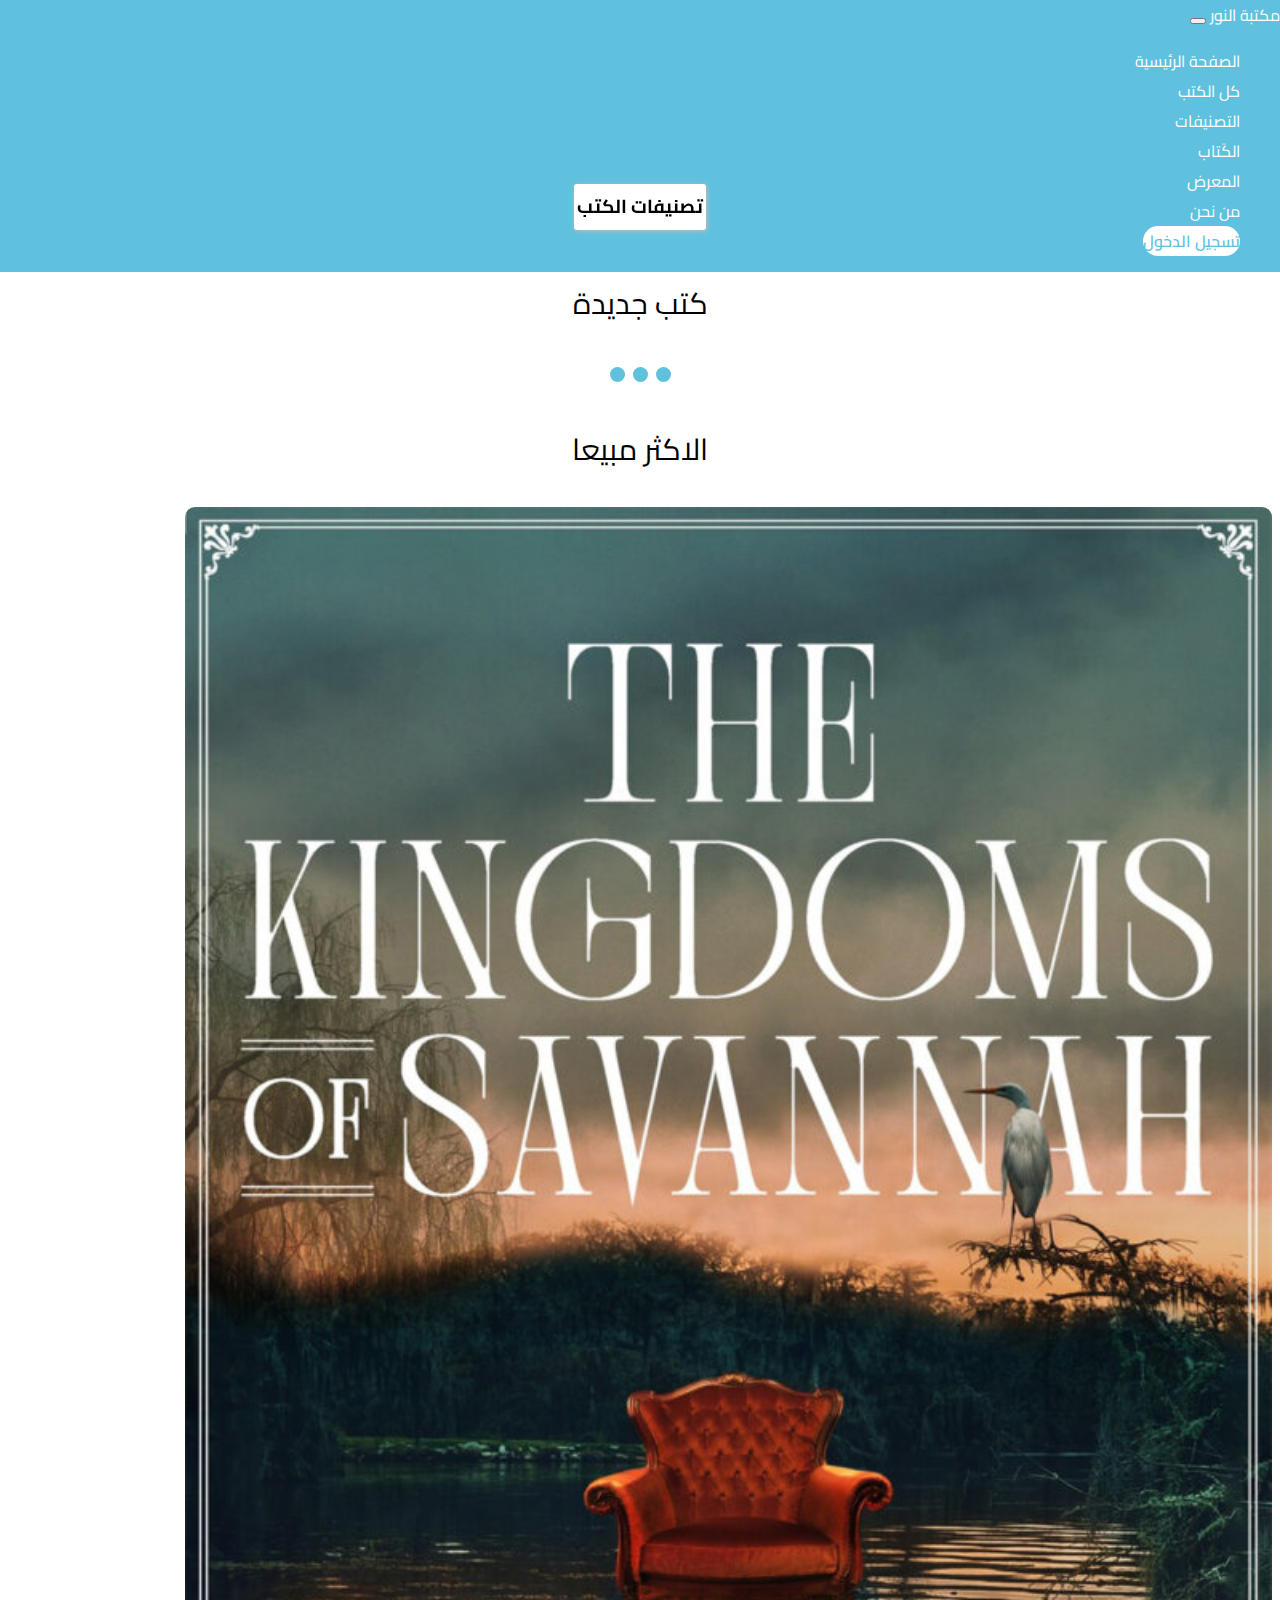
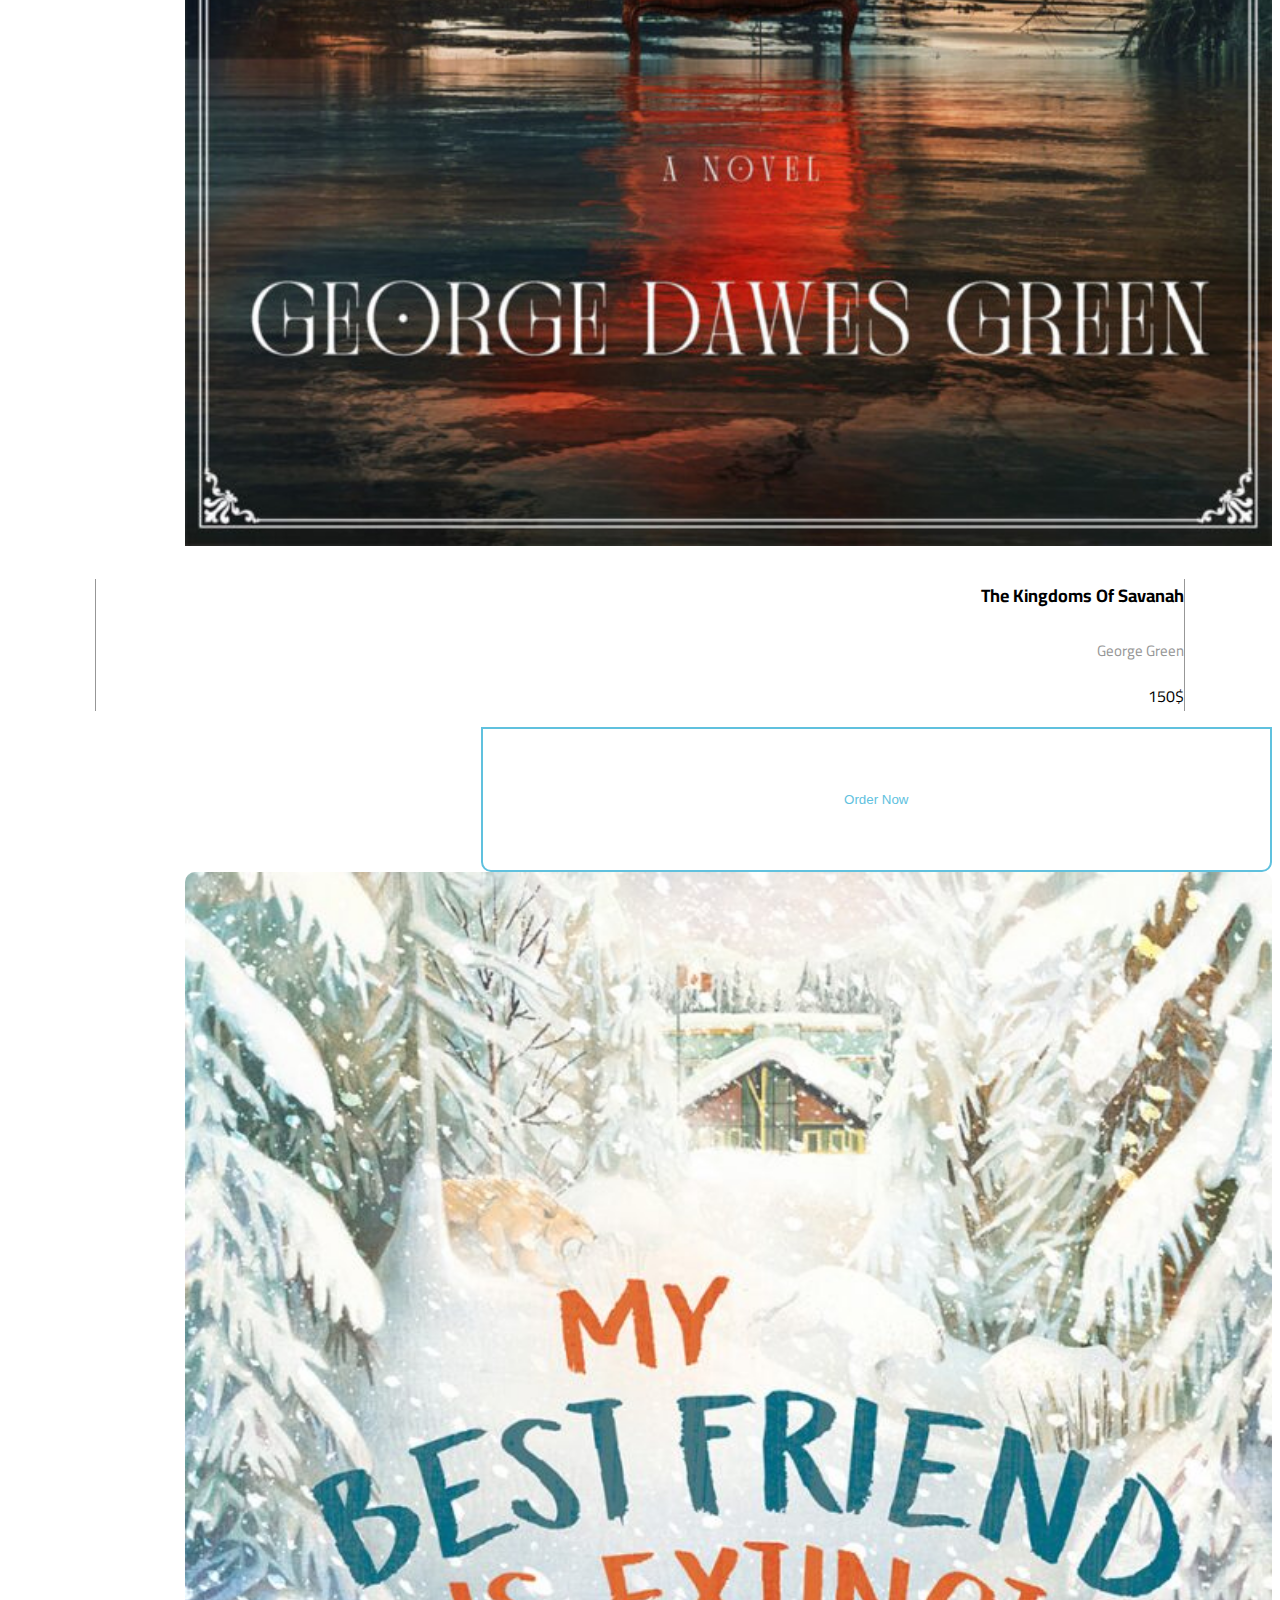
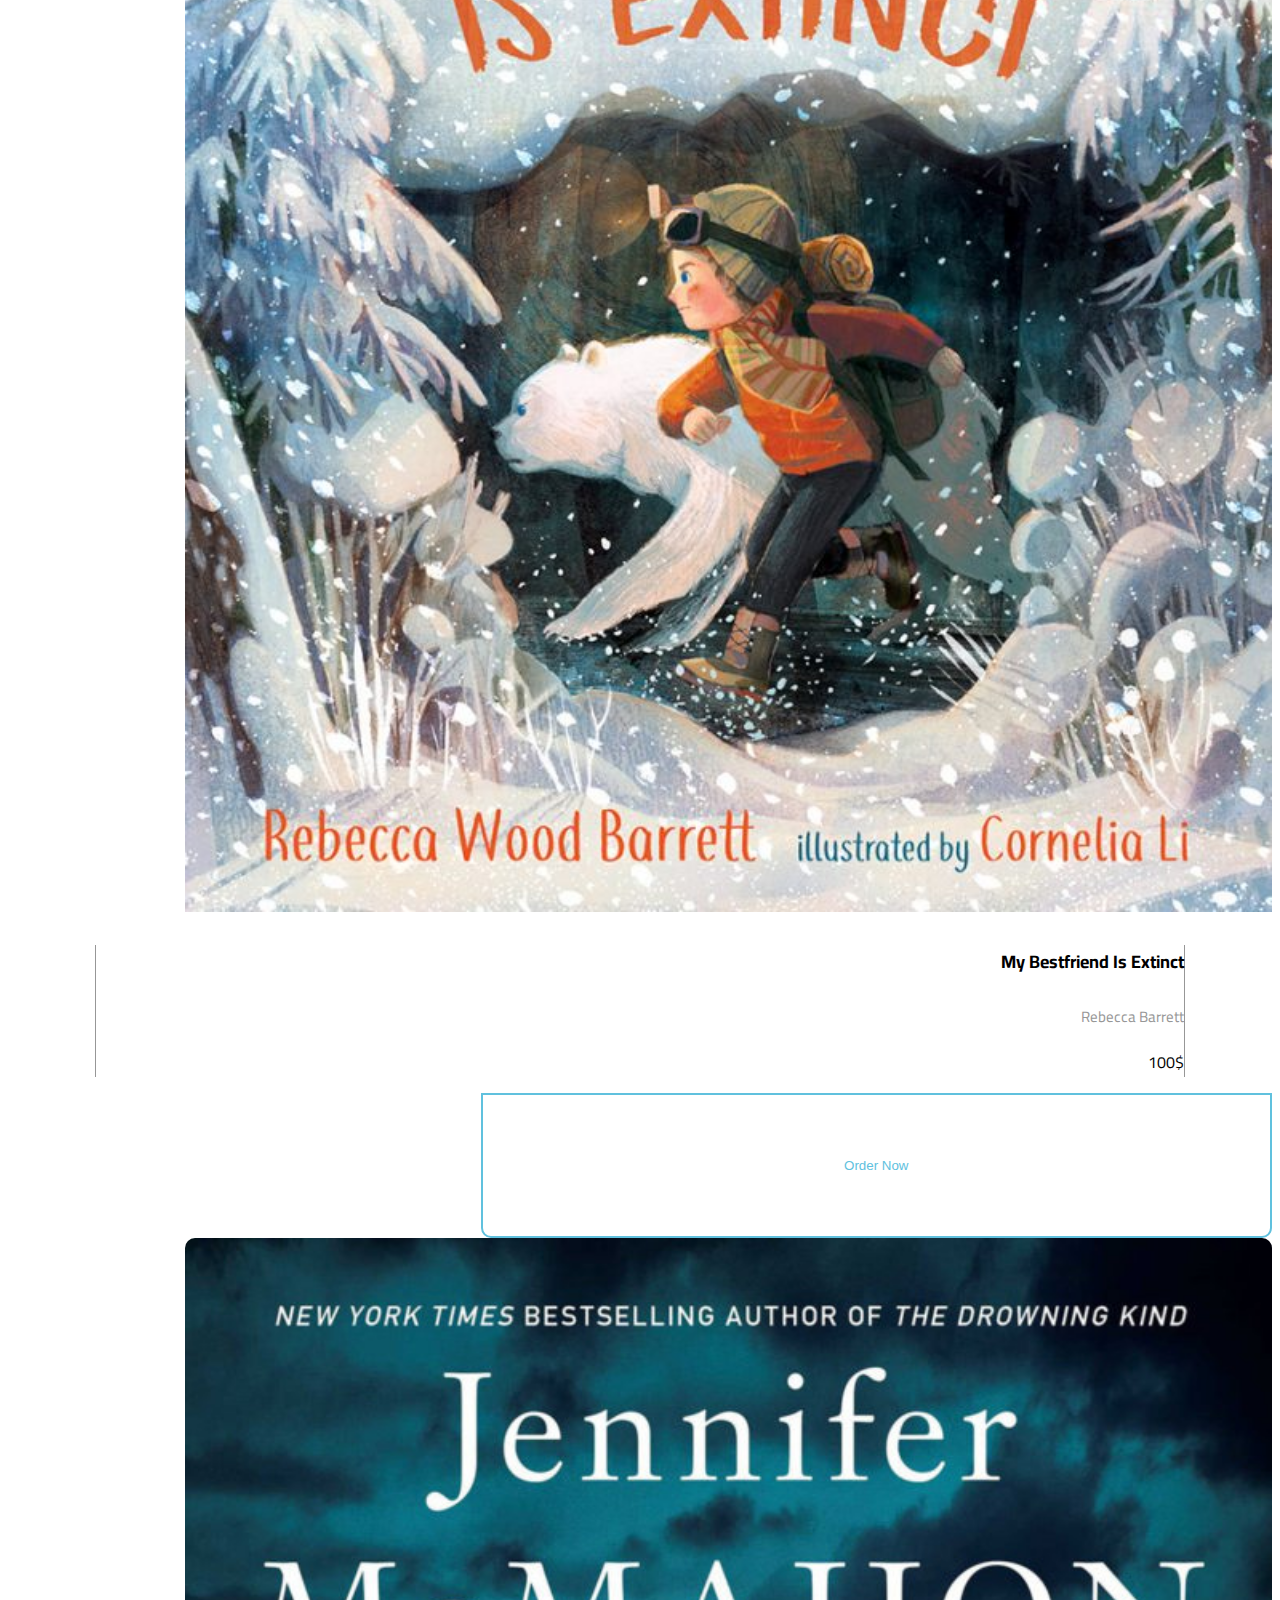
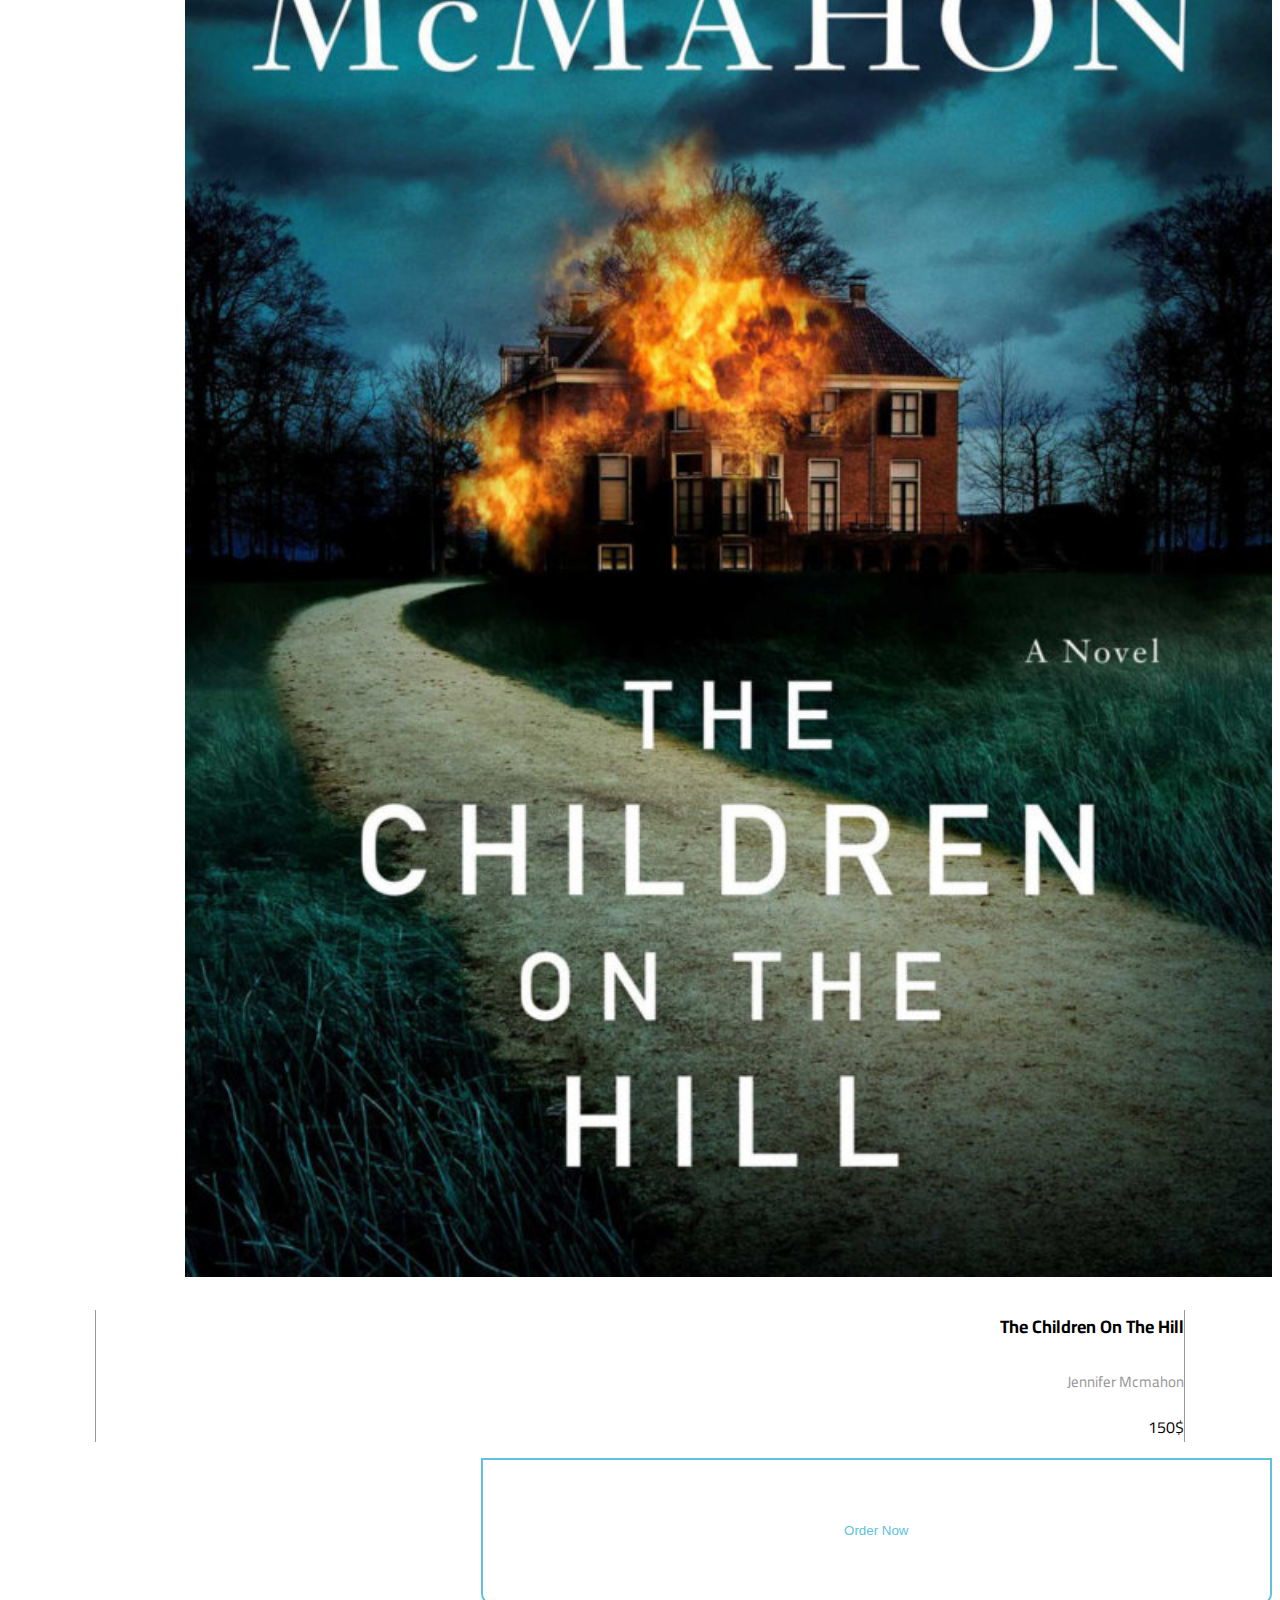
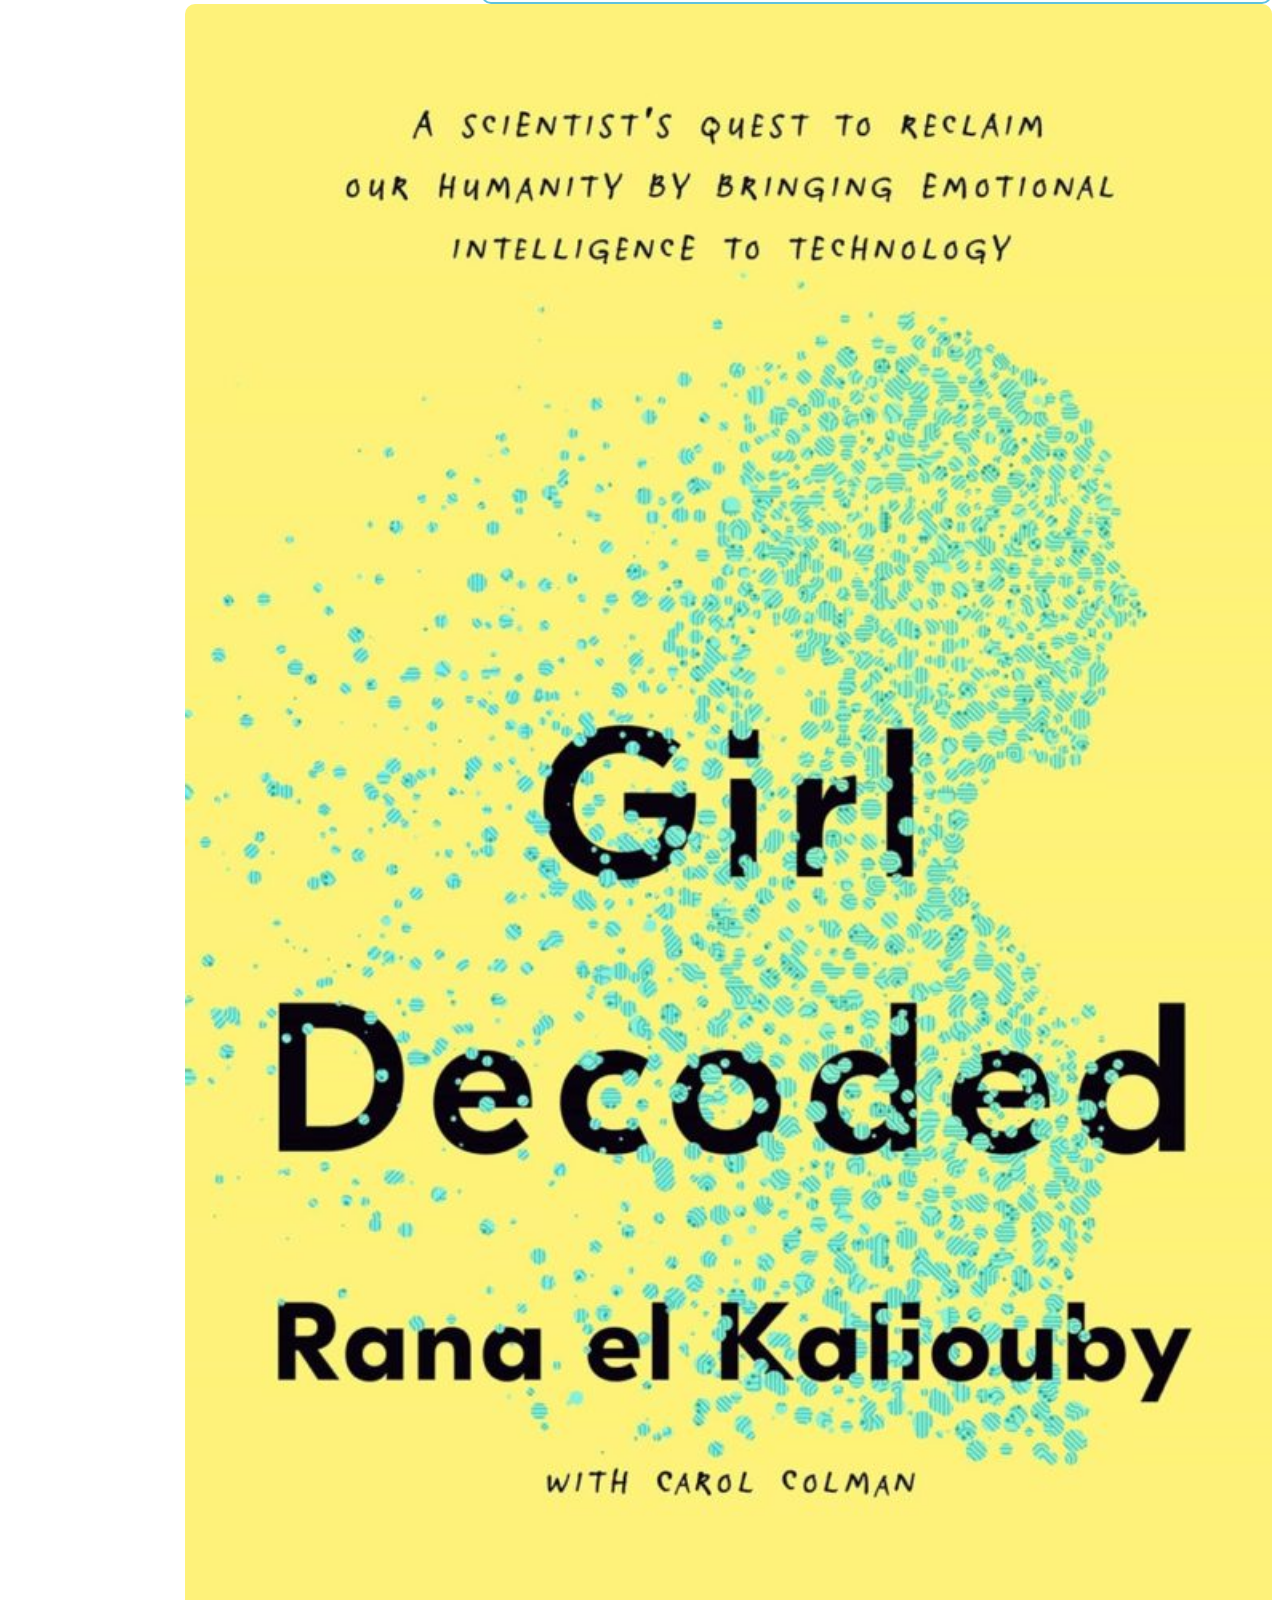
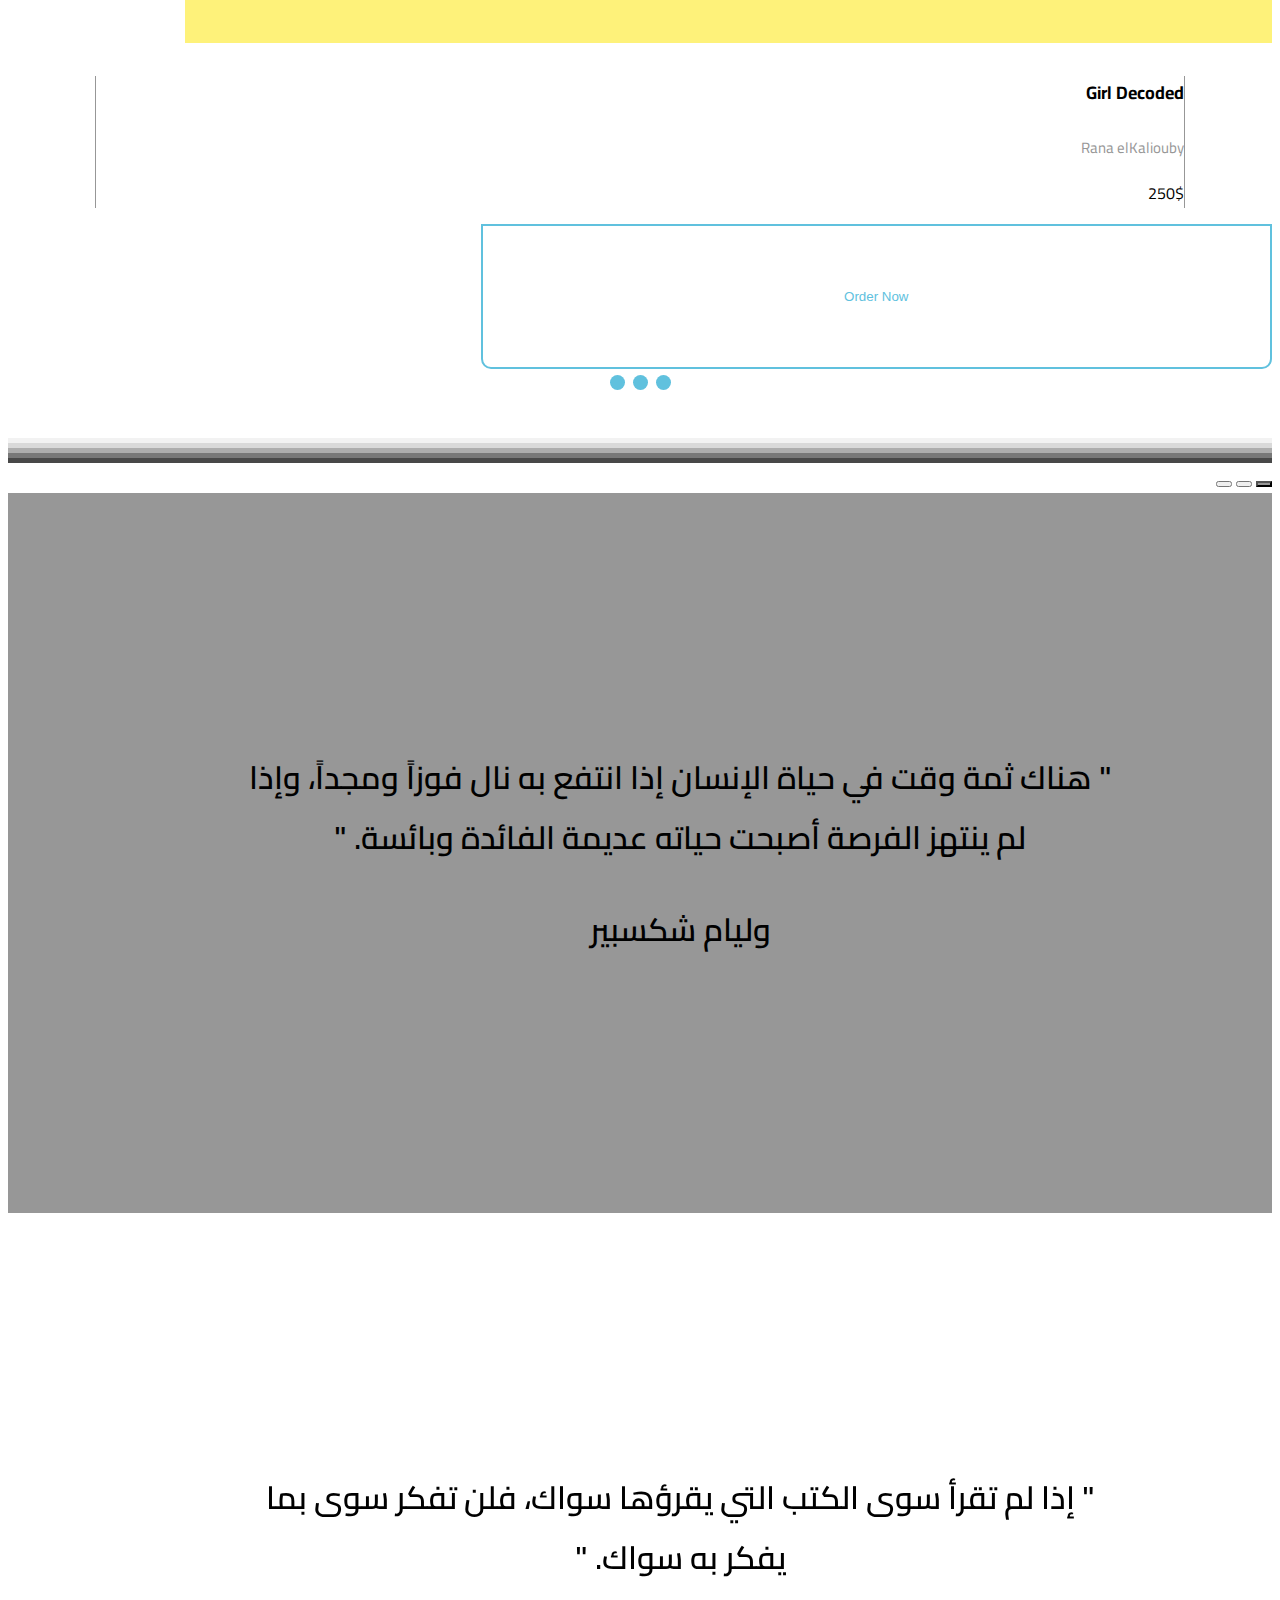
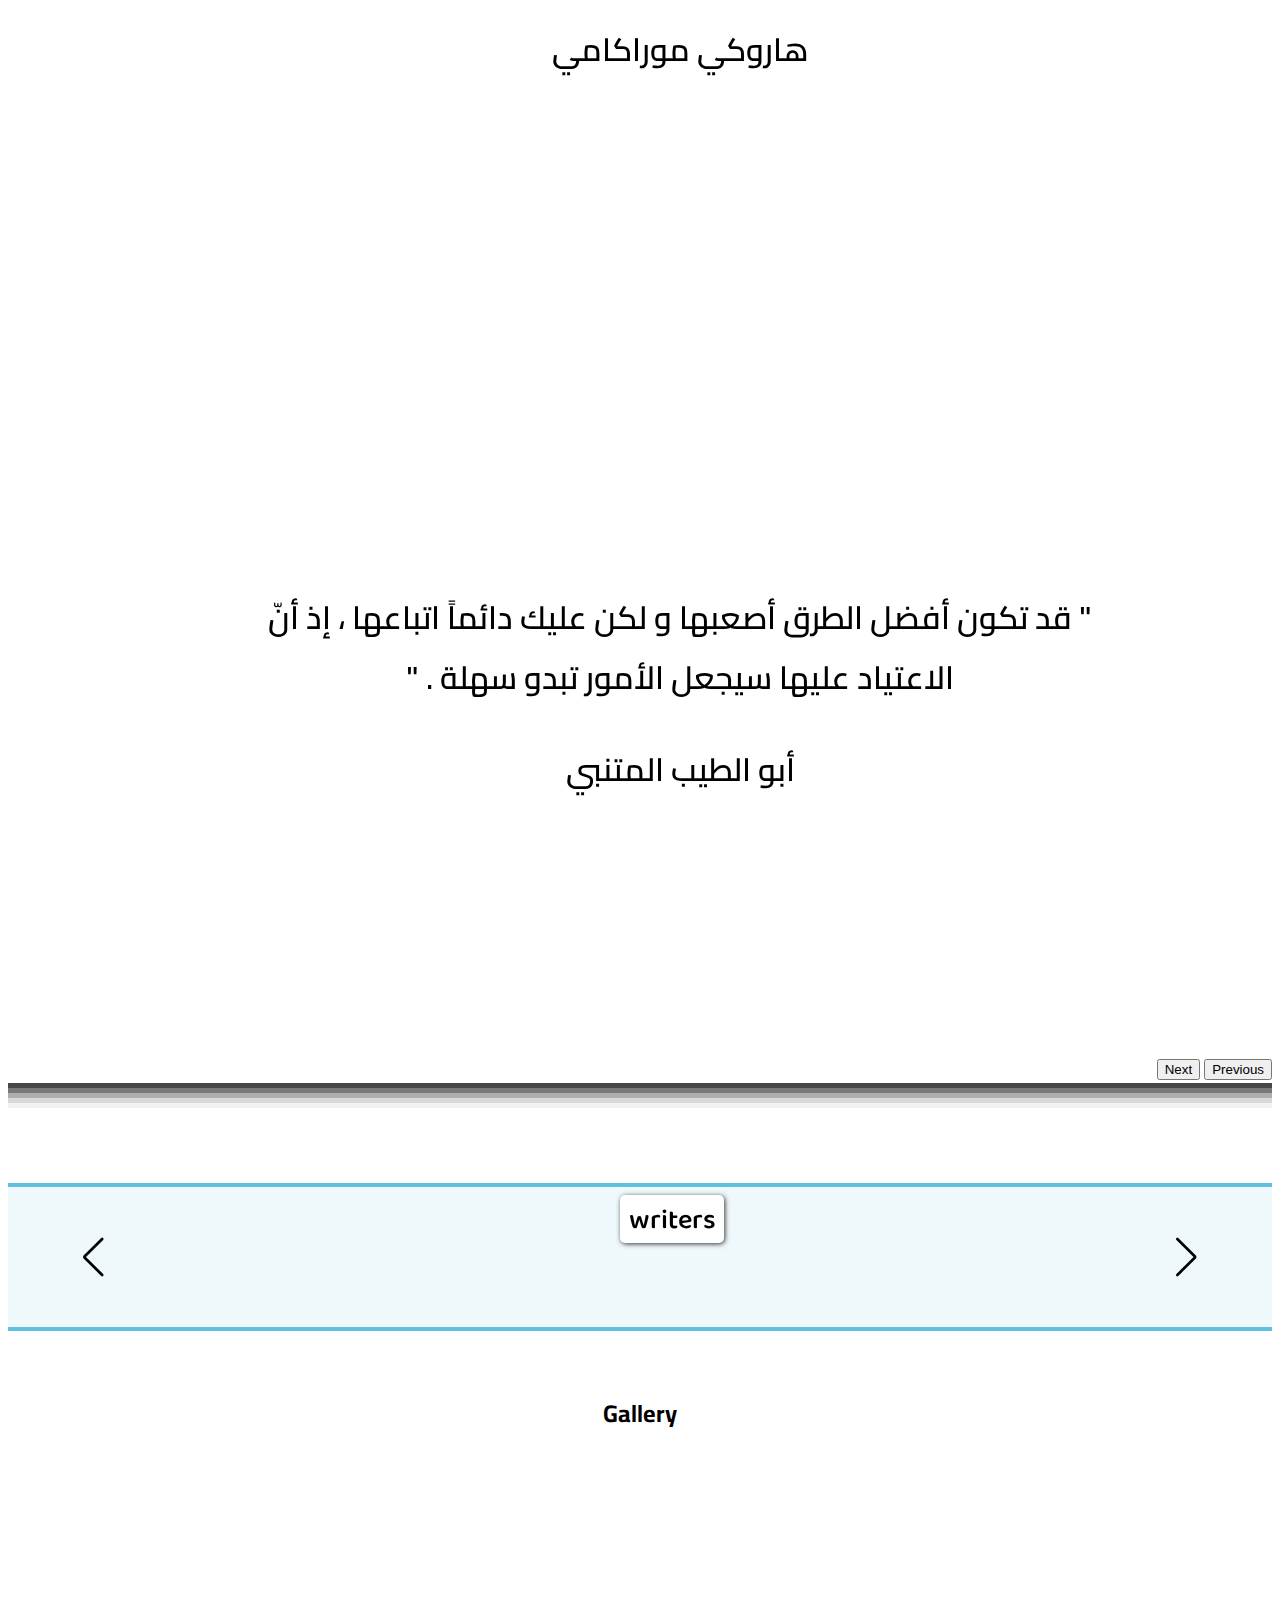
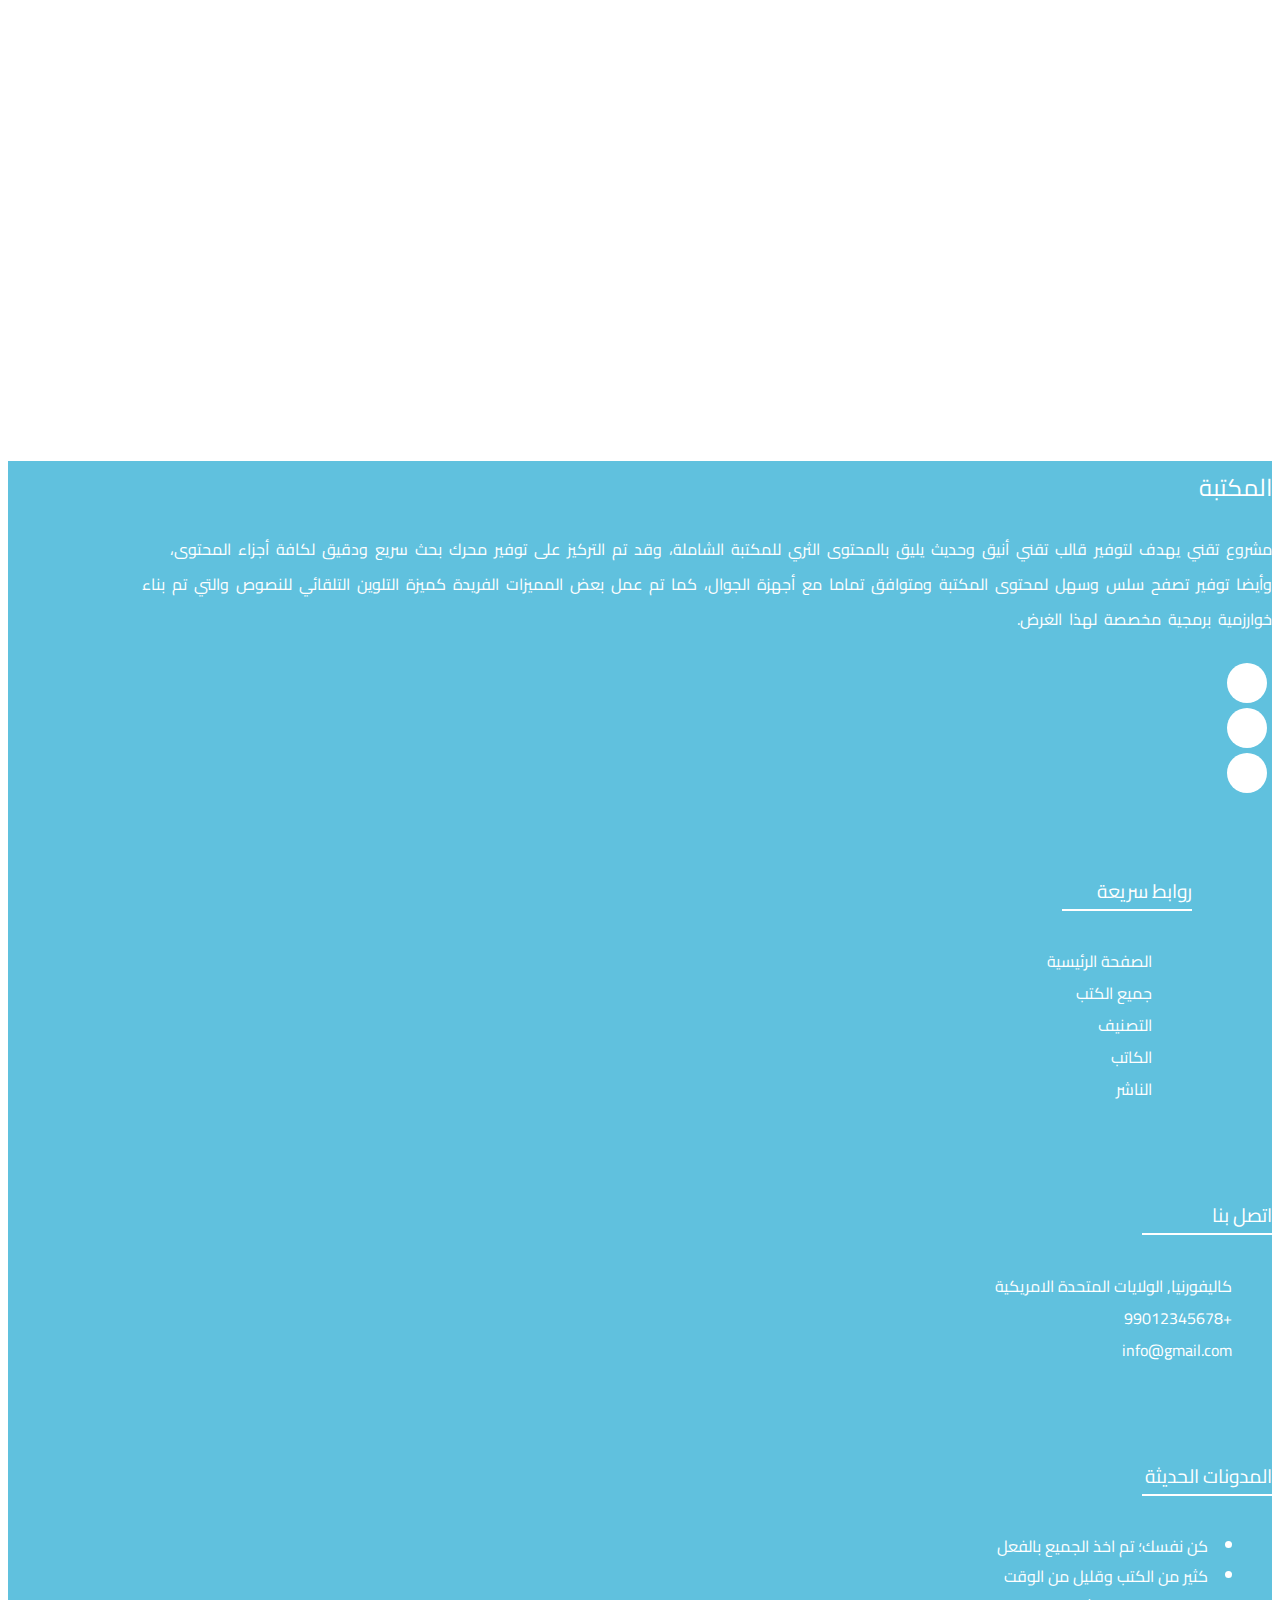
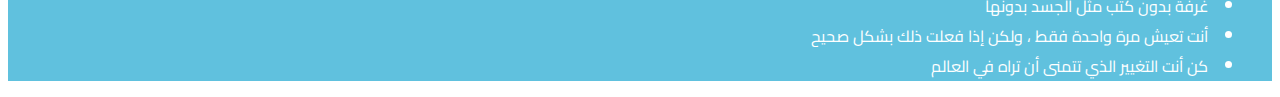
==== commit 684ba691: "fix conflict" ====
--- a/index.html
+++ b/index.html
@@ -154,10 +154,10 @@
       <i class="fa-solid fa-book-open"></i>
       <p>كتب جديدة</p>
     </div>
-    <div class="row mt-5 flex-row-reverse">
-      <div class="col-lg-3 col-md-3 col-sm-6">
-        <div class="book-cover text-center">
-          <img src="assets/img/books covers/1.jpg" class=h-100" alt="Five feet Apart" />
+    <div class="row mt-5 flex-row-reverse" id="bookshow" >
+      <!-- <div class="col-lg-3 col-md-3 col-sm-6">
+        <div class="book-cover text-center">
+          <img src="assets/img/books covers/1.jpg" class=booksImg h-100" alt="Five feet Apart" />
           <div class="content">
             <h4 class="name">Five Feet Apart</h4>
             <p class="author">Racheal lippincott</p>
@@ -169,7 +169,7 @@
       </div>
       <div class="col-lg-3 col-md-3 col-sm-6">
         <div class="book-cover text-center">
-          <img src="assets/img/books covers/2(1).jpeg" class="h-100" alt="Shadow Life" />
+          <img src="assets/img/books covers/2(1).jpeg" class="booksImg h-100" alt="Shadow Life" />
           <div class="content">
             <h4 class="name">Shadow Life</h4>
             <p class="author">Michael Decter</p>
@@ -181,7 +181,7 @@
 
       <div class="col-lg-3 col-md-3 col-sm-6">
         <div class="book-cover text-center">
-          <img src="assets/img/books covers/Band-of-Sisters.jpg" class="h-100" alt="Band Of Sisters" />
+          <img src="assets/img/books covers/Band-of-Sisters.jpg" class="booksImg h-100" alt="Band Of Sisters" />
           <div class="content">
             <h4 class="name">Band Of Sisters</h4>
             <p class="author">Lauren Willig</p>
@@ -192,7 +192,7 @@
       </div>
       <div class="col-lg-3 col-md-3 col-sm-6">
         <div class="book-cover text-center">
-          <img src="assets/img/books covers/4(1).jpg" class="h-100" alt="The Rise Of River Stone" />
+          <img src="assets/img/books covers/4(1).jpg" class="booksImg h-100" alt="The Rise Of River Stone" />
           <div class="content">
             <h4 class="name">The Rise Of River Stone</h4>
             <p class="author">Dr. Suess</p>
@@ -200,7 +200,7 @@
           </div>
           <button class="btn order-btn mb-5">Order Now</button>
         </div>
-      </div>
+      </div> -->
 
       <div style="text-align:center">
         <span class="dot" onclick="currentSlide(1)"></span>
@@ -217,7 +217,7 @@
     <div class="row mt-5 flex-row-reverse">
       <div class="col-lg-3 col-md-3 col-sm-6">
         <div class="book-cover text-center">
-          <img src="assets/img/books covers/5.jpg" class=h-100" alt="The Kingdoms Of Savanah" />
+          <img src="assets/img/books covers/5.jpg" class=booksImg h-100" alt="The Kingdoms Of Savanah" />
           <div class="content">
             <h4 class="name">The Kingdoms Of Savanah</h4>
             <p class="author">George Green</p>
@@ -229,7 +229,7 @@
       </div>
       <div class="col-lg-3 col-md-3 col-sm-6">
         <div class="book-cover text-center">
-          <img src="assets/img/books covers/6.jpg" class="h-100" alt="My Bestfriend Is Extinct" />
+          <img src="assets/img/books covers/6.jpg" class="booksImg h-100" alt="My Bestfriend Is Extinct" />
           <div class="content">
             <h4 class="name">My Bestfriend Is Extinct</h4>
             <p class="author">Rebecca Barrett</p>
@@ -241,7 +241,7 @@
 
       <div class="col-lg-3 col-md-3 col-sm-6">
         <div class="book-cover text-center">
-          <img src="assets/img/books covers/7.jpeg" class="h-100" alt="The Children On The Hill" />
+          <img src="assets/img/books covers/7.jpeg" class="booksImg h-100" alt="The Children On The Hill" />
           <div class="content">
             <h4 class="name">The Children On The Hill</h4>
             <p class="author">Jennifer Mcmahon</p>
@@ -252,7 +252,7 @@
       </div>
       <div class="col-lg-3 col-md-3 col-sm-6">
         <div class="book-cover text-center">
-          <img src="assets/img/books covers/8.jpg" class="h-100" alt="Girl Decoded" />
+          <img src="assets/img/books covers/8.jpg" class="booksImg h-100" alt="Girl Decoded" />
           <div class="content">
             <h4 class="name">Girl Decoded</h4>
             <p class="author">Rana elKaliouby</p>
--- a/assets/css/style.css
+++ b/assets/css/style.css
@@ -201,7 +201,7 @@
     color: #000;
 }
 
-.book-cover img {
+.book-cover .booksImg {
     width: 86%;
     border-radius: 10px 10px 0px 0px;
 }
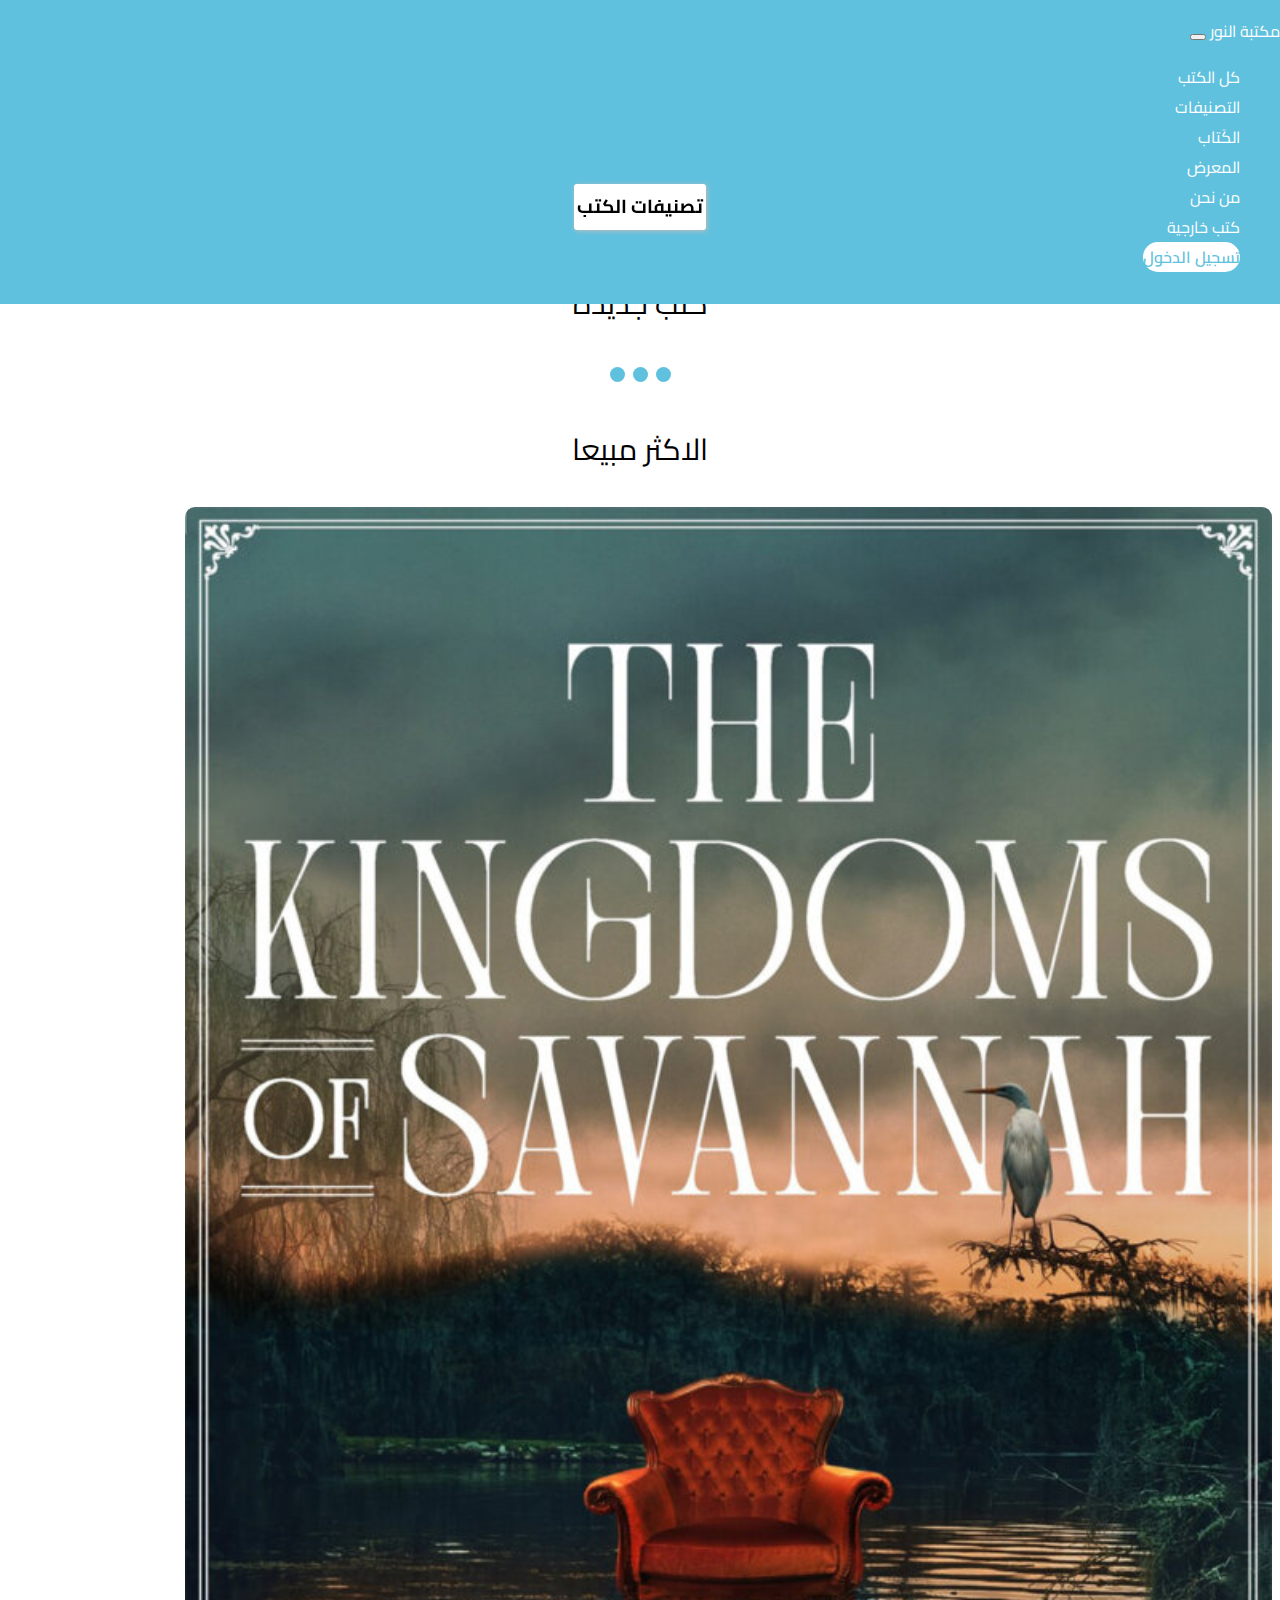
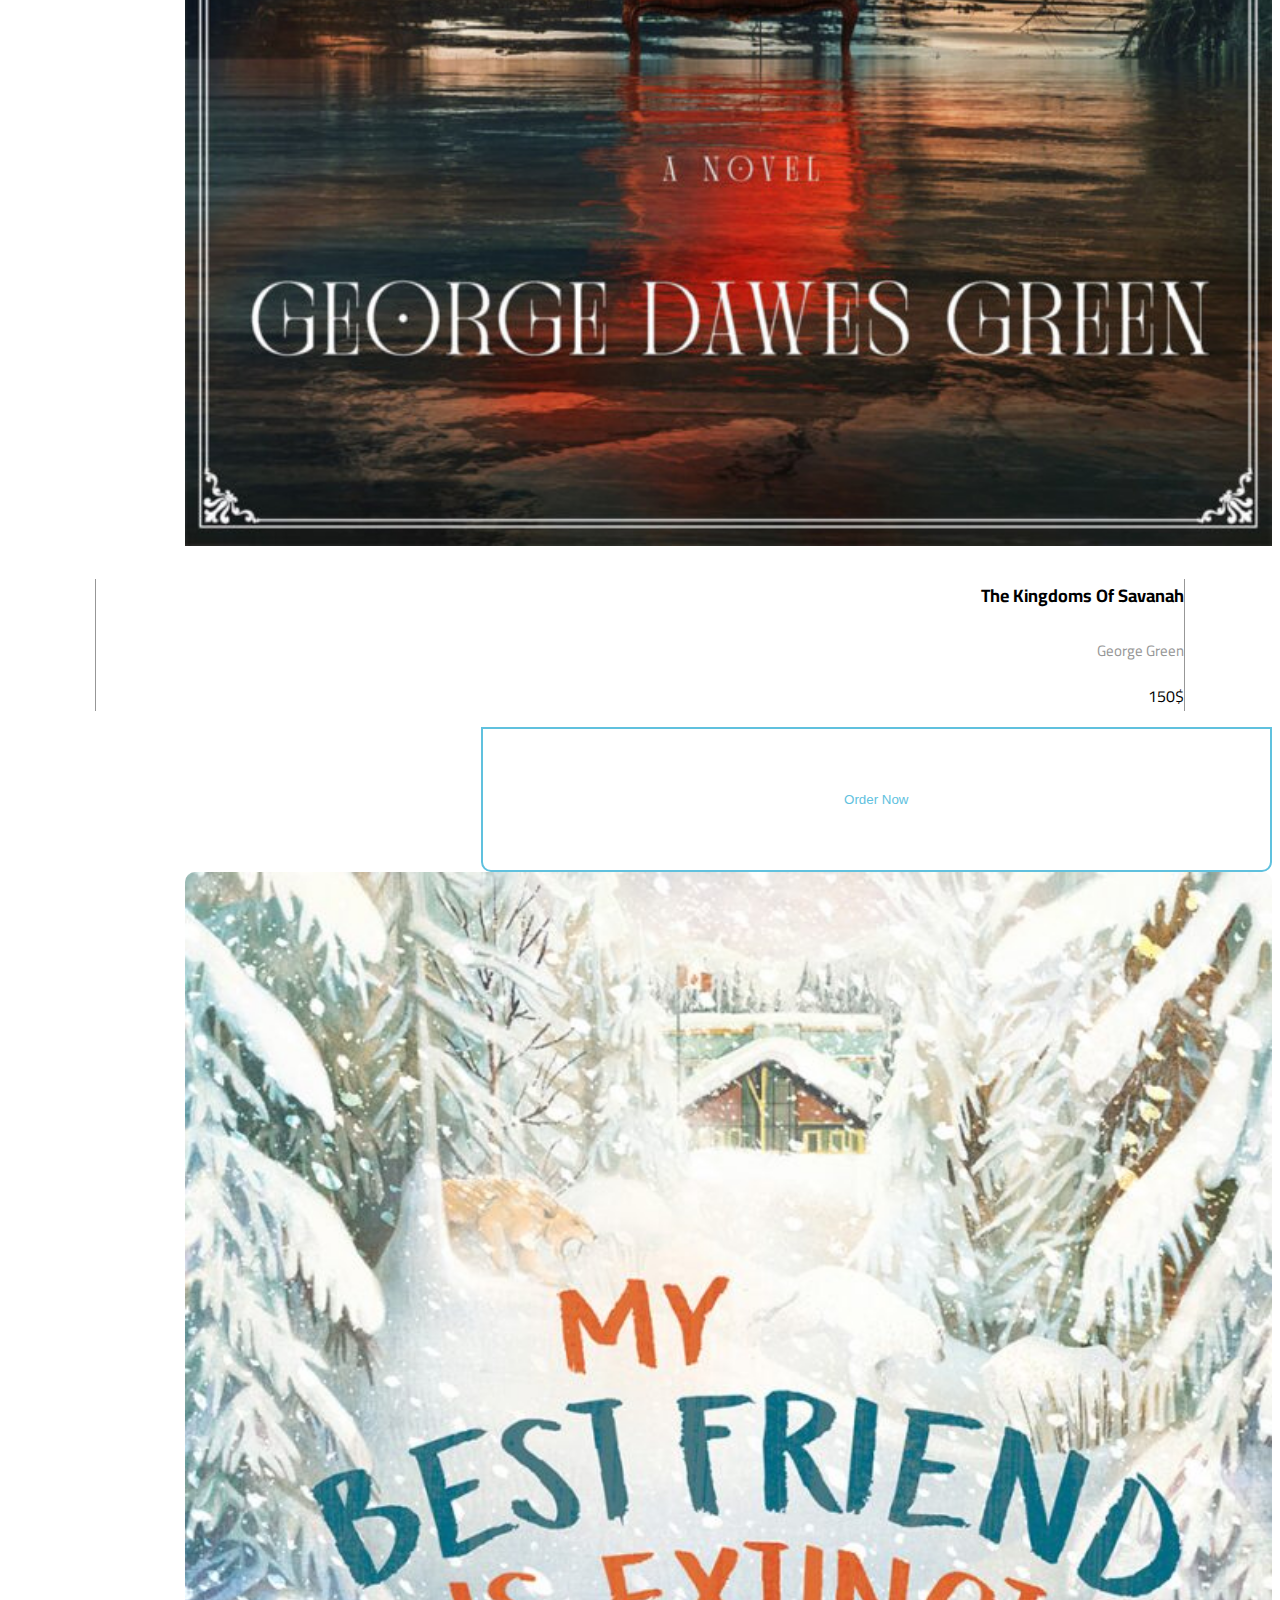
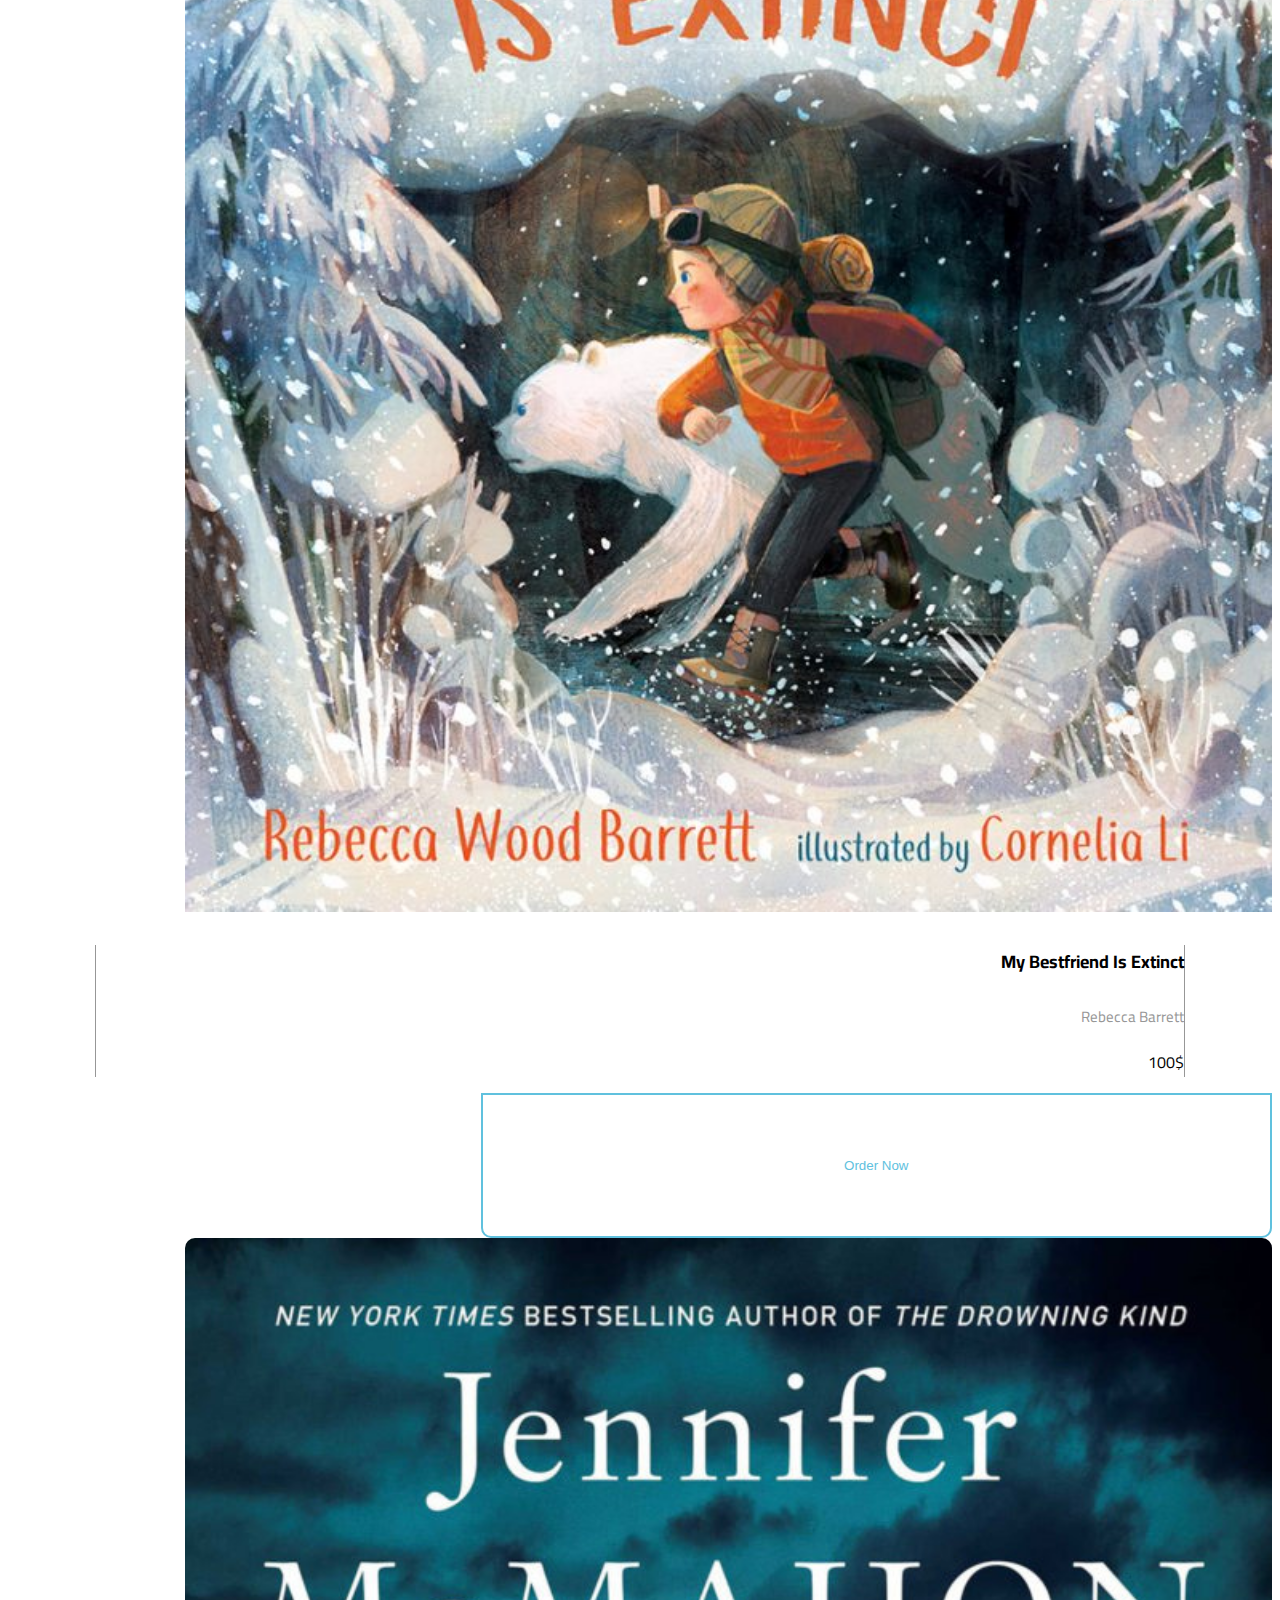
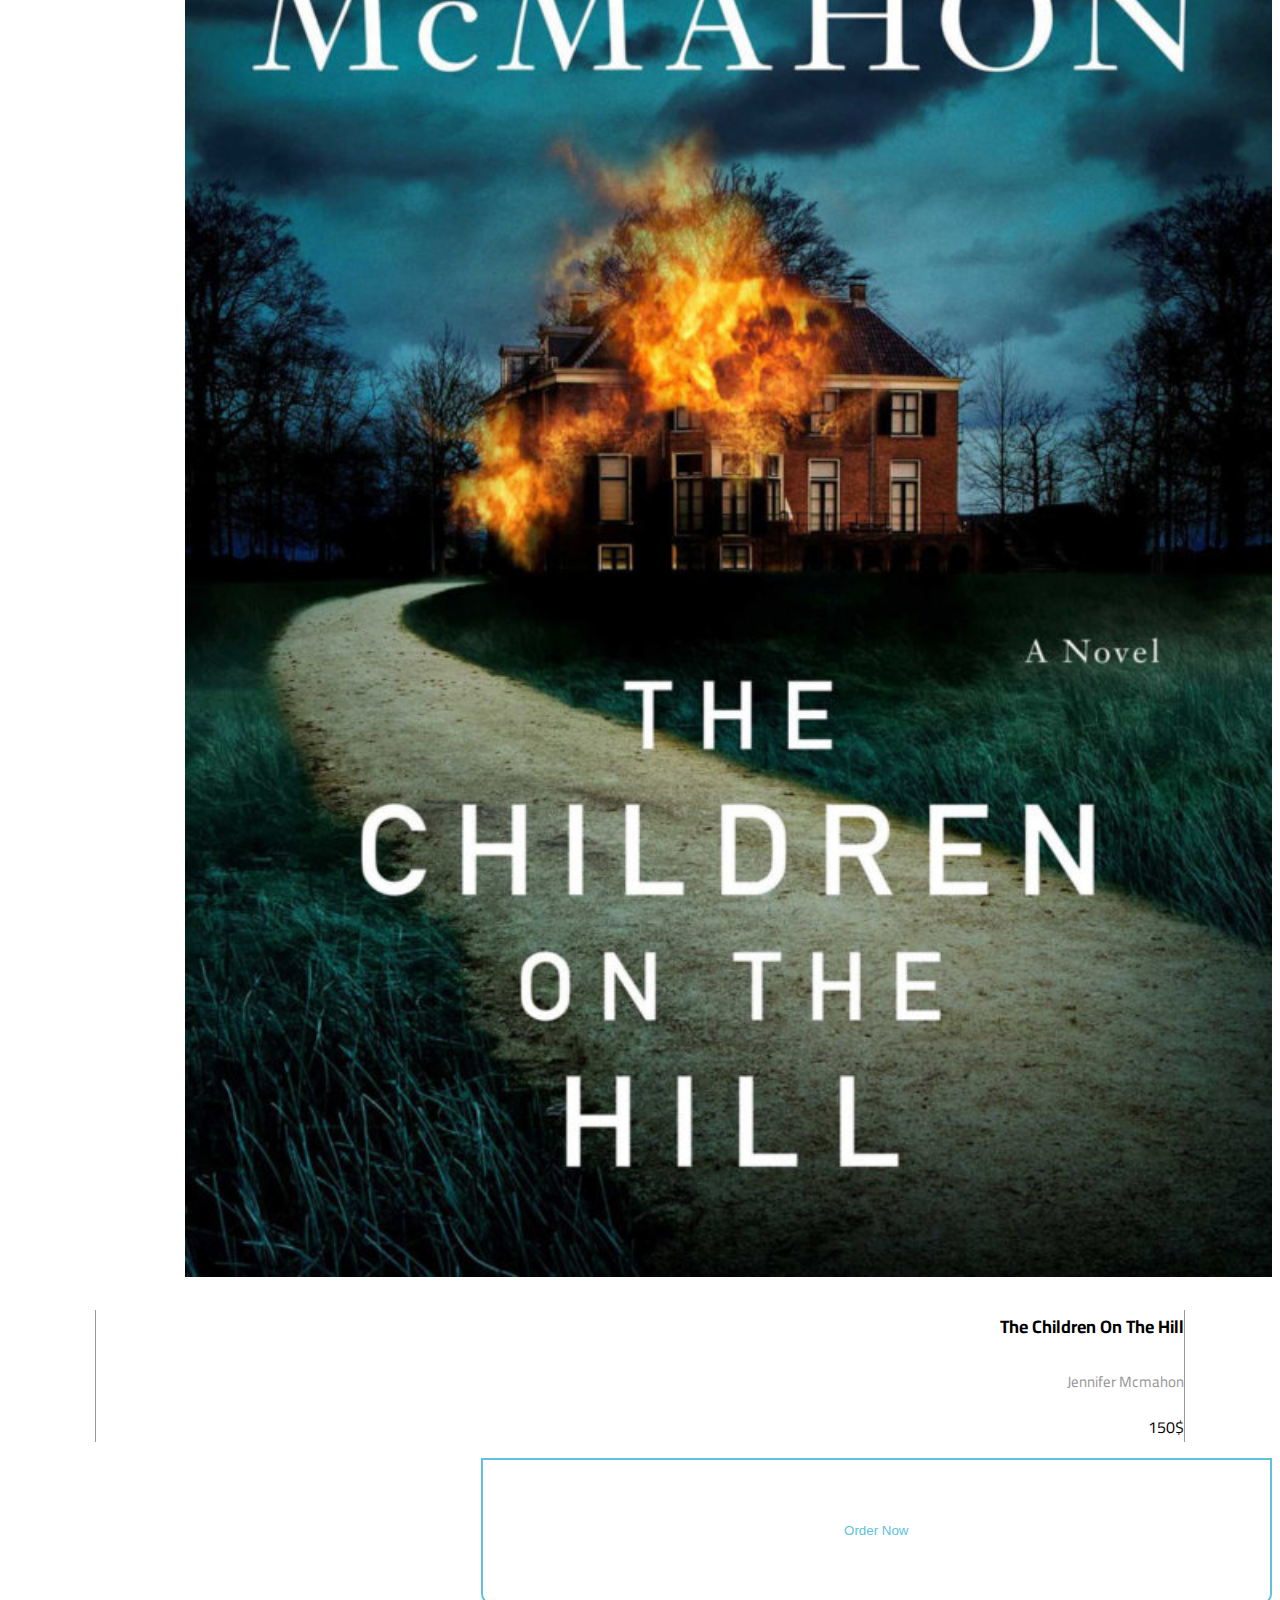
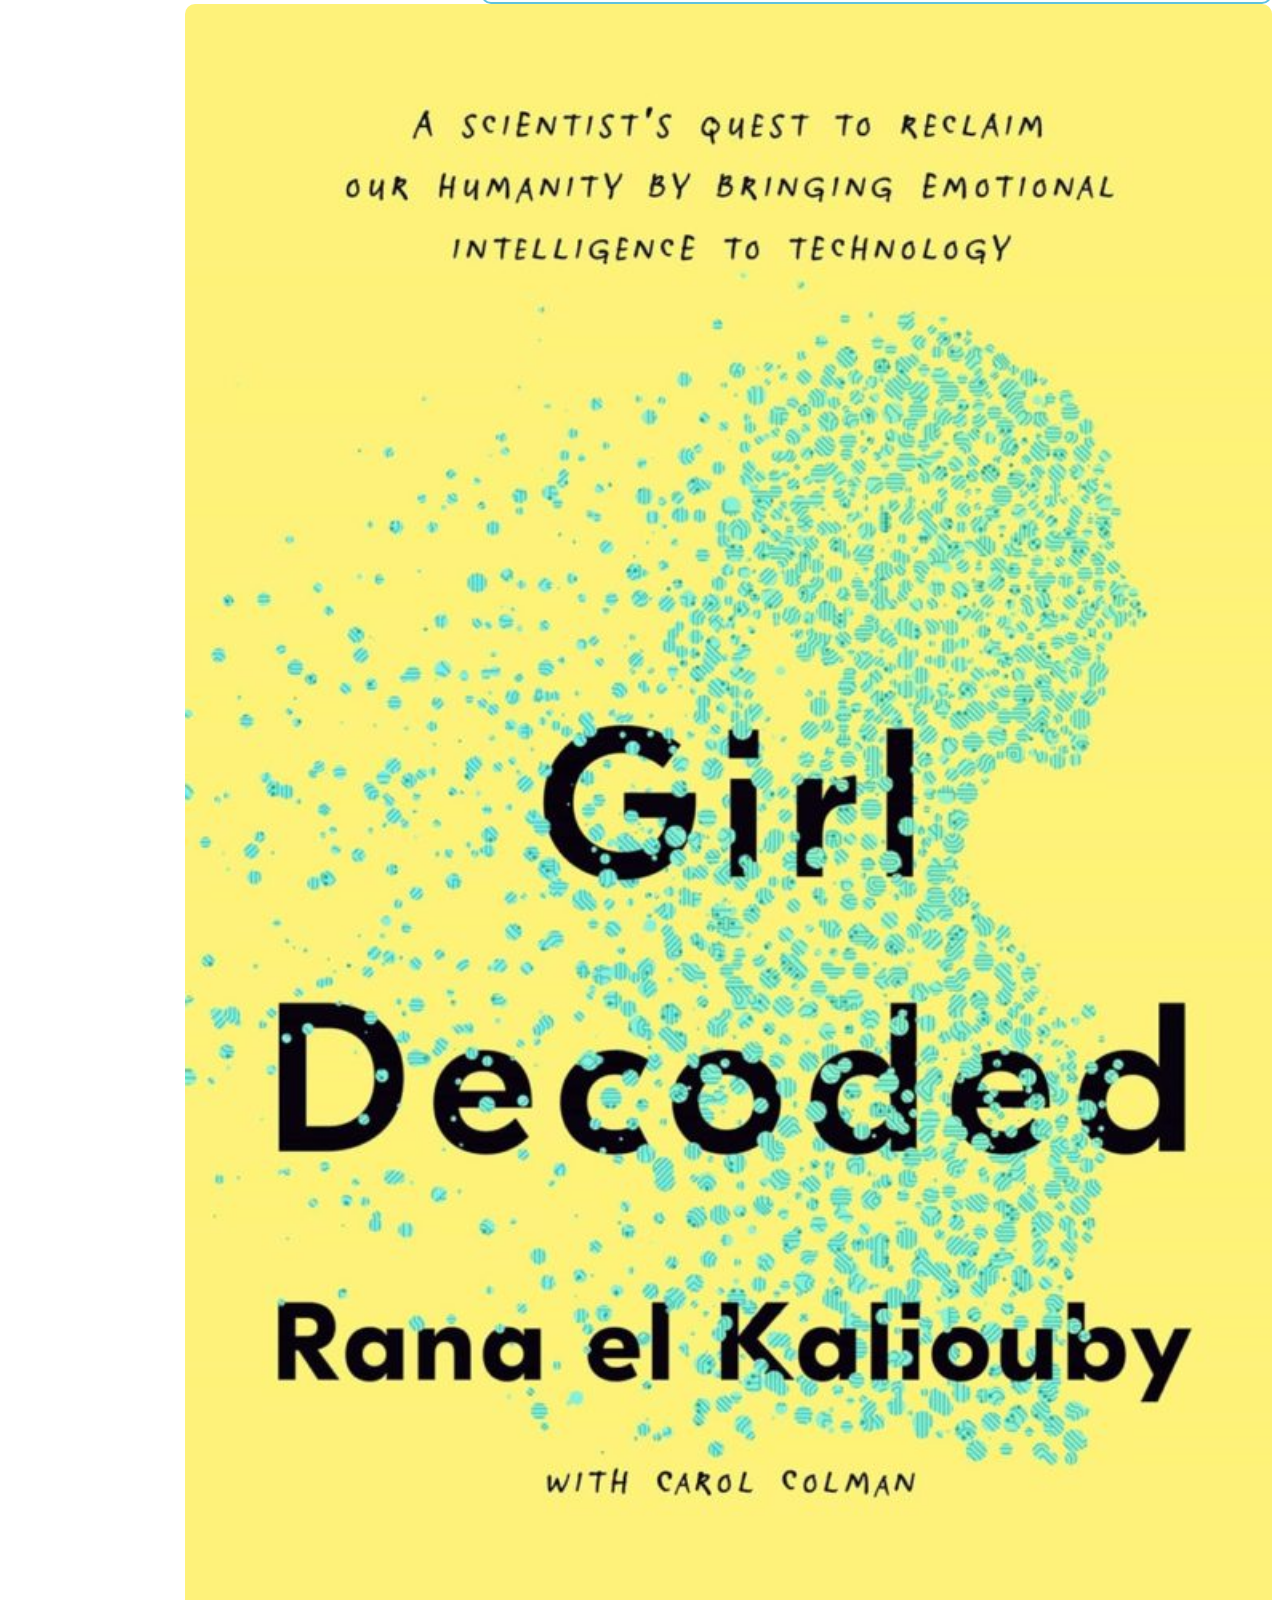
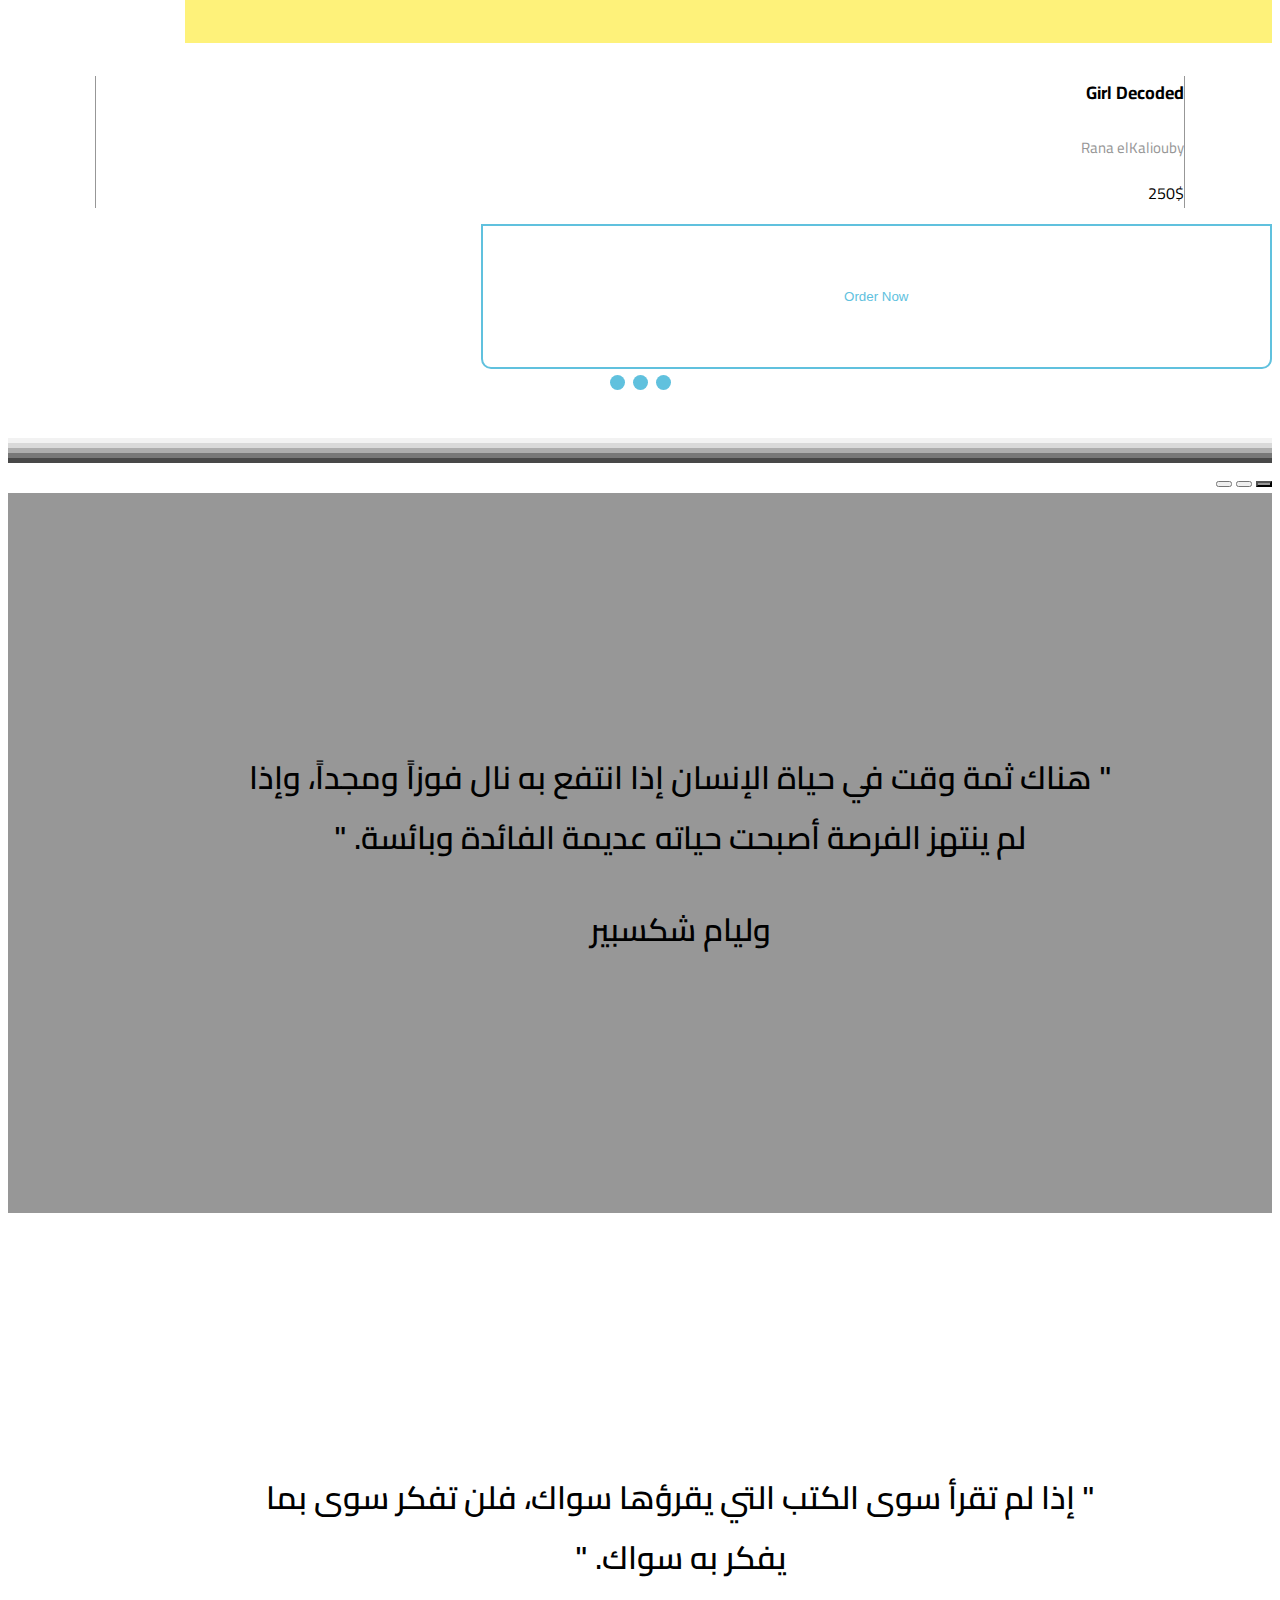
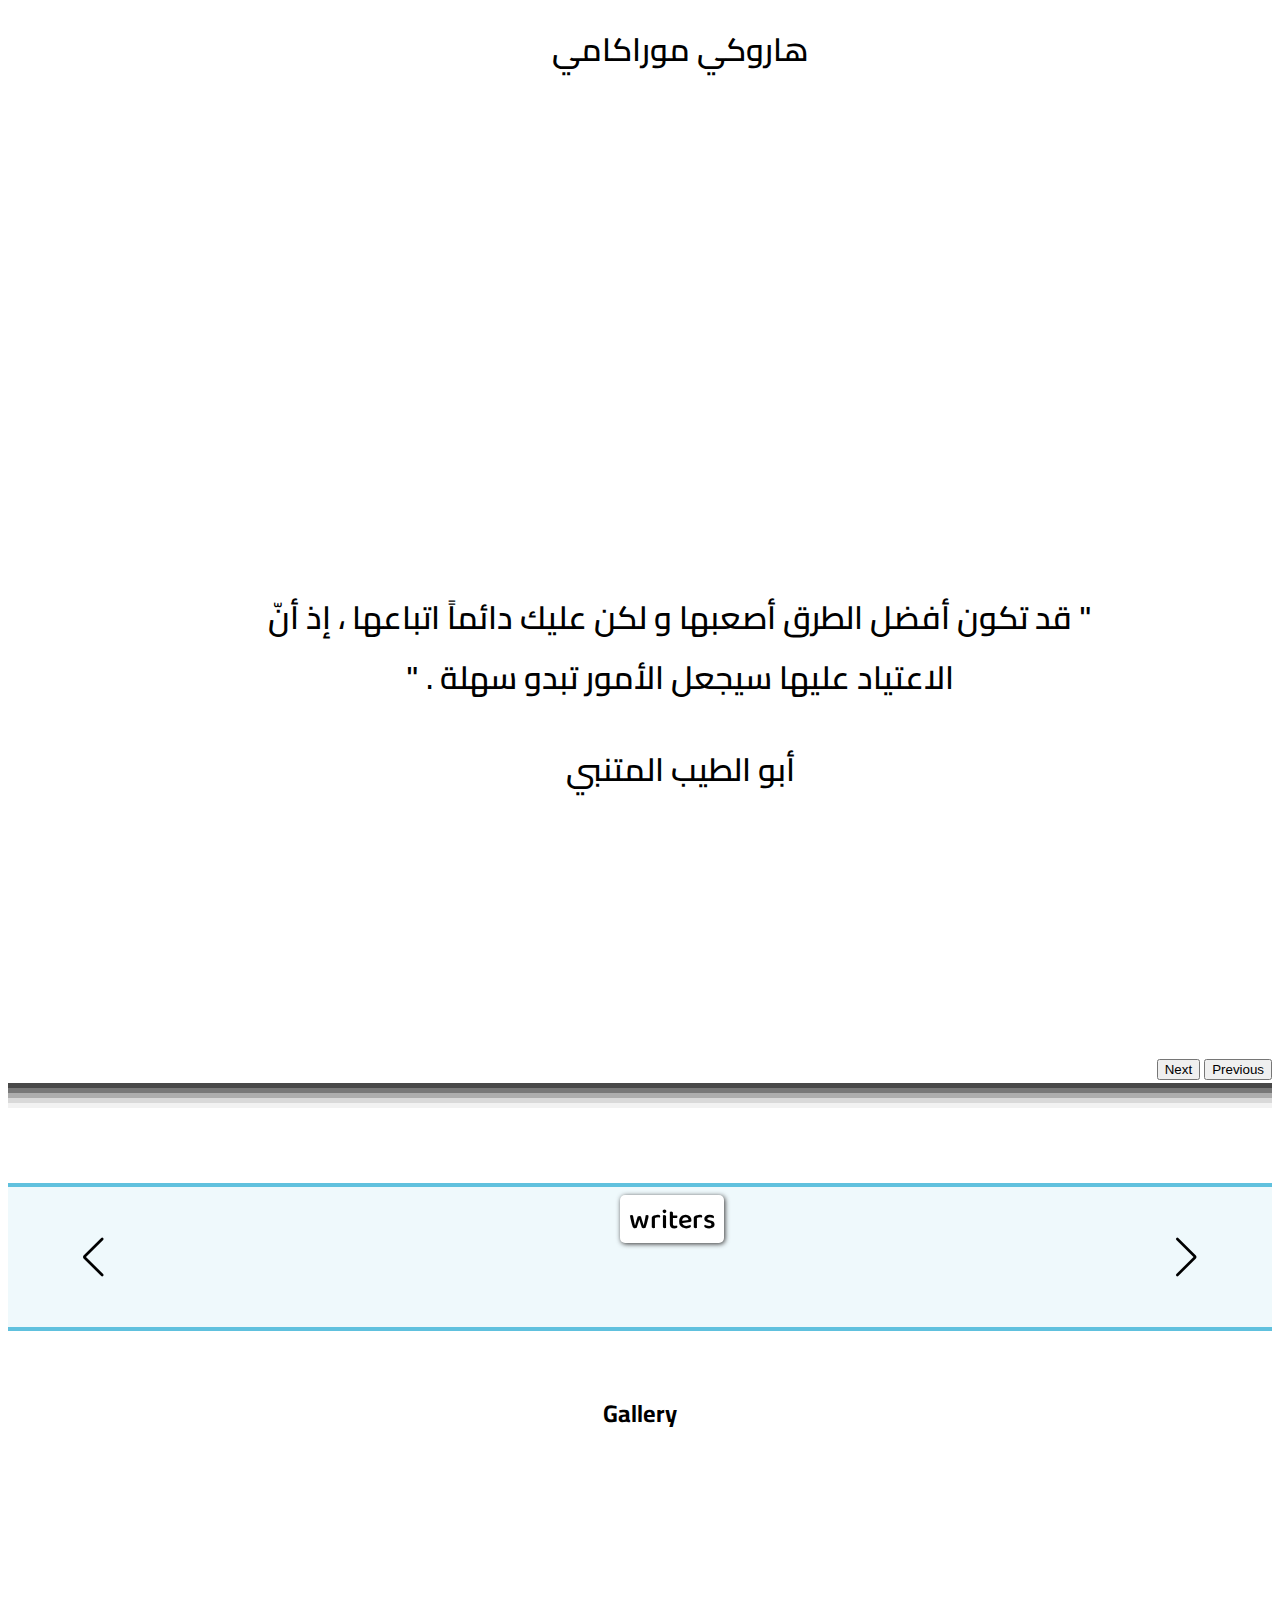
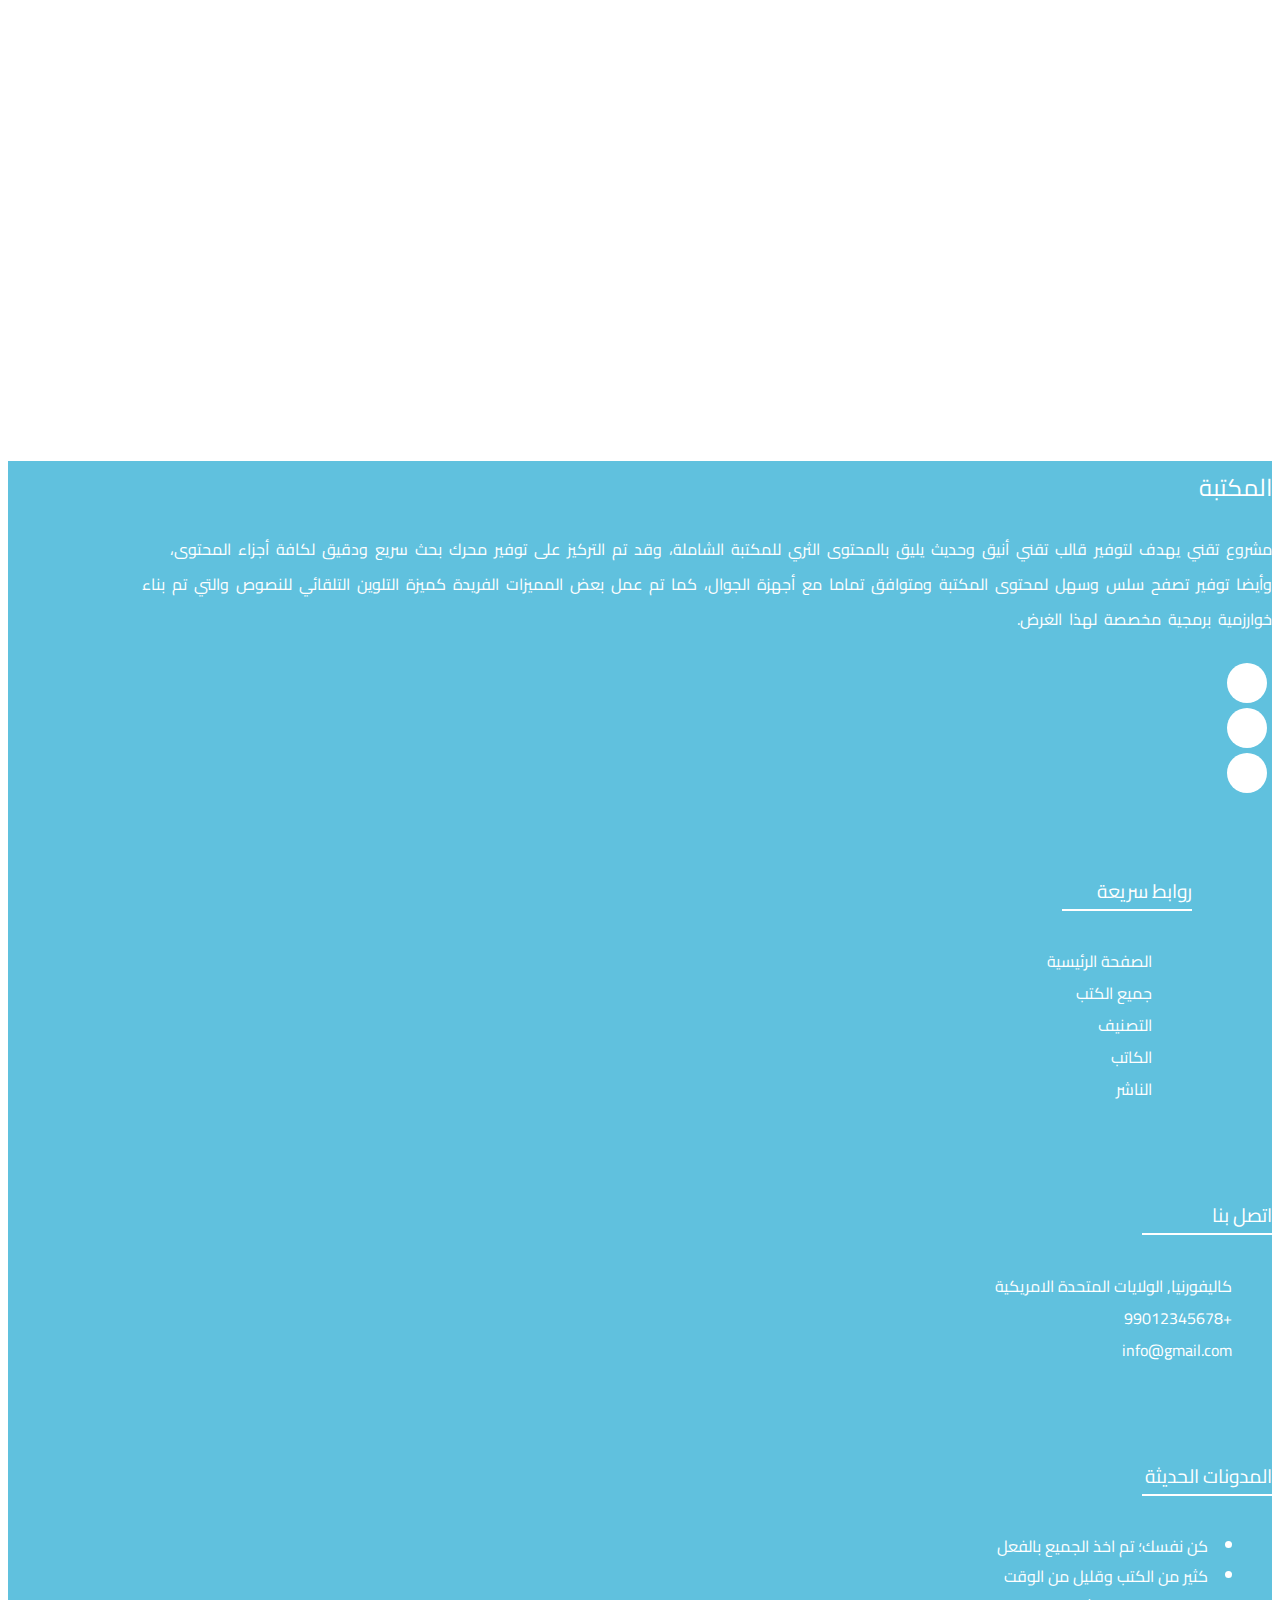
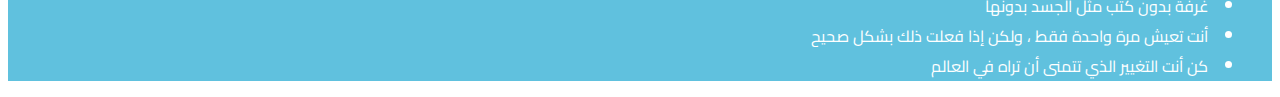
==== commit 7201b3a7: "last v 1" ====
--- a/index.html
+++ b/index.html
@@ -6,6 +6,9 @@
   <meta http-equiv="X-UA-Compatible" content="IE=edge">
   <meta name="viewport" content="width=device-width, initial-scale=1.0">
   <title>المكتبة</title>
+  <!-- animate.css -->
+  <link rel="stylesheet" href="assets/css/animate.css">
+
   <link rel="icon" href="assets/img/logo.jpg">
   <link rel="stylesheet" href="assets/css/all.min.css">
   <link rel="stylesheet" href="assets/css/bootstrap.min.css">
@@ -20,6 +23,15 @@
 <body>
 
 
+
+  <!-- button to the Top -->
+  <a href="#" class="btnTop">
+    <i class="fa-solid fa-angles-up"></i>
+  </a>
+  <!-- button to the Top -->
+
+
+
   <!-- start loader -->
   <div class="loader">
     <div class="spinner">
@@ -36,9 +48,10 @@
   <!-- end loader -->
 
   <!-- Start nav Section -->
-  <nav class="navbar navbar-expand-lg navbar-light py-3">
+  <nav class="navbar navbar-expand-lg navbar-light">
     <div class="container">
-      <a class="navbar-brand heads" href="#">مكتبة النور</a>
+      <a class="navbar-brand heads animate__animated animate__backInRight wow" data-wow-duration="1s" href="#">مكتبة
+        النور</a>
       <button class="navbar-toggler" type="button" data-bs-toggle="collapse" data-bs-target="#navbarSupportedContent"
         aria-controls="navbarSupportedContent" aria-expanded="false" aria-label="Toggle navigation">
         <span class="navbar-toggler-icon"></span>
@@ -46,25 +59,32 @@
       <div class="collapse navbar-collapse" id="navbarSupportedContent">
         <ul class="navbar-nav me-auto mb-2 mb-lg-0">
           <li class="nav-item">
-            <a class="nav-link heads" aria-current="page" href="#">الصفحة الرئيسية</a>
+            <a class="nav-link heads animate__animated animate__backInLeft wow" data-wow-duration="1s" href="#books">كل
+              الكتب</a>
           </li>
           <li class="nav-item">
-            <a class="nav-link heads" href="#">كل الكتب</a>
+            <a class="nav-link heads  animate__animated animate__backInLeft wow" data-wow-duration="1s"
+              href="#cat">التصنيفات</a>
           </li>
           <li class="nav-item">
-            <a class="nav-link heads" href="#cat">التصنيفات</a>
+            <a class="nav-link heads animate__animated animate__backInLeft wow" data-wow-duration="1s"
+              href="#writersScroll">الكَتاب</a>
           </li>
           <li class="nav-item">
-            <a class="nav-link heads" href="#writers">الكَتاب</a>
+            <a class="nav-link heads animate__animated animate__backInLeft wow" data-wow-duration="1s"
+              href="#gallery">المعرض</a>
           </li>
           <li class="nav-item">
-            <a class="nav-link heads" href="#gallery">المعرض</a>
+            <a class="nav-link heads animate__animated animate__backInLeft wow" data-wow-duration="1s" href="#about">من
+              نحن</a>
           </li>
           <li class="nav-item">
-            <a class="nav-link heads" href="#about">من نحن</a>
+            <a class="nav-link heads animate__animated animate__backInLeft wow" data-wow-duration="1s"
+              href="ApiBooks.html" target="_blank">كتب خارجية</a>
           </li>
           <li class="nav-item">
-            <a class="nav-link active" href="#">تسجيل الدخول</a>
+            <a class="nav-link active animate__animated animate__flip wow" data-wow-duration="1s" href="./sign_in.html">تسجيل
+              الدخول</a>
           </li>
 
         </ul>
@@ -73,23 +93,29 @@
   </nav>
   <!-- End nav section -->
   <section class="home">
-    <div class="container">
+    <div class="container" id="home">
       <div class="home-content row d-flex justify-content-center align-items-center">
         <div class="col-md-6">
-          <img src="assets/img/921978b8-8f08-481b-81c9-16fd039a4e76.jfif" class="w-100" alt="">
-        </div>
-
-        <div class="home-content-desc mt-5 col-md-6">
-          <h2 class="home-heading">الكتب الجيدة لا تبوح بكل أسرارها مرة واحدة</h2>
-          <p class="my-4 w-75">من المستحيل أن تؤسس حضارة قائمة على الخوف والكراهية والقسوة,فمثل هذه الحضارة إن وجدت لا
+          <img src="assets/img/921978b8-8f08-481b-81c9-16fd039a4e76.jfif" class="w-100" alt="books">
+        </div>
+
+        <div class="home-content-desc mt-5 col-md-6 animate__animated animate__lightSpeedInLeft wow"
+          data-wow-duration="1s">
+          <h2 class="home-heading animate__animated animate__lightSpeedInLeft wow" data-wow-duration="1s"
+            data-wow-delay="1s">الكتب الجيدة لا تبوح بكل أسرارها مرة واحدة</h2>
+          <p class="my-4 w-75 animate__animated animate__lightSpeedInLeft wow" data-wow-duration="1s"
+            data-wow-delay="1s">من المستحيل أن تؤسس حضارة قائمة على الخوف والكراهية والقسوة,فمثل هذه الحضارة إن وجدت لا
             يمكن أن تبقى</p>
-          <button class="btn read-btn rounded-pill">اقرأ الأن</button>
-        </div>
+          <button class="btn read-btn rounded-pill animate__animated animate__lightSpeedInLeft wow"
+            data-wow-duration="1s" data-wow-delay="1.5s">اقرأ الأن</button>
+        </div>
+
+
       </div>
     </div>
   </section>
   <section class="cat mt-2" id="cat">
-    <h3>تصنيفات الكتب</h3>
+    <h3 class="animate__animated animate__zoomInDown wow" data-wow-duration="1s">تصنيفات الكتب</h3>
     <div class="container">
       <div class="row mt-3" id="catsShow">
         <!-- <div class="col-lg-2 col-md-3 col-sm-6">
@@ -149,12 +175,12 @@
       </div>
     </div>
   </section>
-  <section class="book container">
-    <div class="title mt-5 text-center">
+  <section class="book container" id="books">
+    <div class="title mt-5 text-centeranimate__animated animate__bounceInUp wow" data-wow-duration="1s">
       <i class="fa-solid fa-book-open"></i>
       <p>كتب جديدة</p>
     </div>
-    <div class="row mt-5 flex-row-reverse" id="bookshow" >
+    <div moveclass="row mt-5 flex-row-reverse" id="bookshow">
       <!-- <div class="col-lg-3 col-md-3 col-sm-6">
         <div class="book-cover text-center">
           <img src="assets/img/books covers/1.jpg" class=booksImg h-100" alt="Five feet Apart" />
@@ -328,7 +354,7 @@
   <!-- end of slider section -->
 
   <!-- start of writer section -->
-  <section class="writer">
+  <section class="writer" id="writersScroll">
     <h2 id="writer" class="heading text-capitalize  m-0 p-0">writers</h2>
     <div class="slide-container swiper">
       <div class="slide-content">
@@ -418,7 +444,7 @@
   <!-- End of writer section -->
 
   <!-- start of gallery section -->
-  <section class="image-gallery">
+  <section class="image-gallery" id="gallery">
     <div class="container">
       <div class="my-4 title">
         <i class="fa-regular fa-images"></i>
@@ -452,10 +478,10 @@
 
 
   <!-- start of about section  -->
-  <section class="about pb-5 mt-5 ">
+  <section class="about pb-5 mt-5" id="about">
     <div class="container">
       <div class="row">
-        <div class="col-md-3 ">
+        <div class="col-md-3  move">
           <div class="library">
             <i class="fa-solid fa-book-open-reader"></i>
             <span>المكتبة</span>
@@ -486,7 +512,7 @@
           </div>
 
         </div>
-        <div class="col-md-3 quickLinks">
+        <div class="col-md-3 quickLinks move">
           <p class="text-capitalize  head">
             روابط سريعة </p>
           <ul class="p-0">
@@ -518,7 +544,7 @@
 
         </div>
 
-        <div class="col-md-3 contact">
+        <div class="col-md-3 contact move">
           <p class="text-capitalize head">اتصل بنا </p>
 
           <ul class="p-0">
@@ -545,7 +571,7 @@
           </ul>
         </div>
 
-        <div class="col-md-3">
+        <div class="col-md-3 move">
           <p class="head">المدونات الحديثة </p>
 
           <ul class="recentBlog p-0">
@@ -580,6 +606,13 @@
   <!-- jquery -->
   <script src="assets/js/jquery-3.6.1.min.js"></script>
   <script src="assets/js/jquery.js"></script>
+
+  <!-- wow.js library -->
+  <script src="assets/js/wow.js"></script>
+  <script>
+    new WOW().init();
+  </script>
+
   <!-- main Js file  -->
   <script src="assets/js/main.js" type="module"></script>
 </body>
--- a/assets/css/style.css
+++ b/assets/css/style.css
@@ -23,7 +23,7 @@
 body {
     direction: rtl;
     font-family: 'Cairo', sans-serif;
-    overflow: hidden;
+    overflow-x: hidden;
 }
 
 
@@ -109,6 +109,9 @@
     top: 0;
     left: 0;
     right: 0;
+    padding-top: 1rem;
+    padding-bottom: 1rem;
+    z-index: 1;
 }
 
 .navbar-expand-lg {
@@ -187,7 +190,7 @@
 }
 
 .card h5 {
-    color: var(--mainColor);
+    color: var(--whiteColor);
 }
 
 /* End Cats Section */
@@ -729,11 +732,21 @@
 }
 
 
+
 @media only screen and (max-width:770px) {
     .quickLinks {
-        padding-left: 0;
-    }
-}
+        padding-right: calc(var(--bs-gutter-x) * .5);
+    }
+}
+
+
+@media only screen and (min-width:770px) and (max-width:1000px) {
+    .quickLinks {
+        padding-right: 0;
+    }
+}
+
+
 
 .about .library {
     font-size: 1.5rem;
@@ -803,4 +816,58 @@
     background-color: var(--whiteColor);
 }
 
-/* end of about section */+/* end of about section */
+
+/* Api Section */
+.searchBtn{
+    background-color: var(--mainColor);
+    border-color: var(--mainColor);
+    color: var(--whiteColor);
+    font-size: 20px;
+}
+.no-card{
+    border-radius: 0;
+}
+.no-card:hover{
+    transform: translateX(0);
+}
+
+
+/* media query */
+
+@media only screen and (max-width:1000px) {
+
+    .home {
+        margin-top: 50px !important;
+    }
+
+    .cat {
+        margin-top: 50px !important;
+    }
+
+
+}
+
+/* media query */
+
+
+
+
+/* button top */
+
+.btnTop {
+    position: fixed;
+    bottom: 1%;
+    right: 1%;
+    width: 40px;
+    height: 40px;
+    border-radius: 50%;
+    text-align: center;
+    line-height: 40px;
+    cursor: pointer;
+    z-index: 2;
+    display: none;
+}
+.sidebar{
+    height: 100vh;
+}